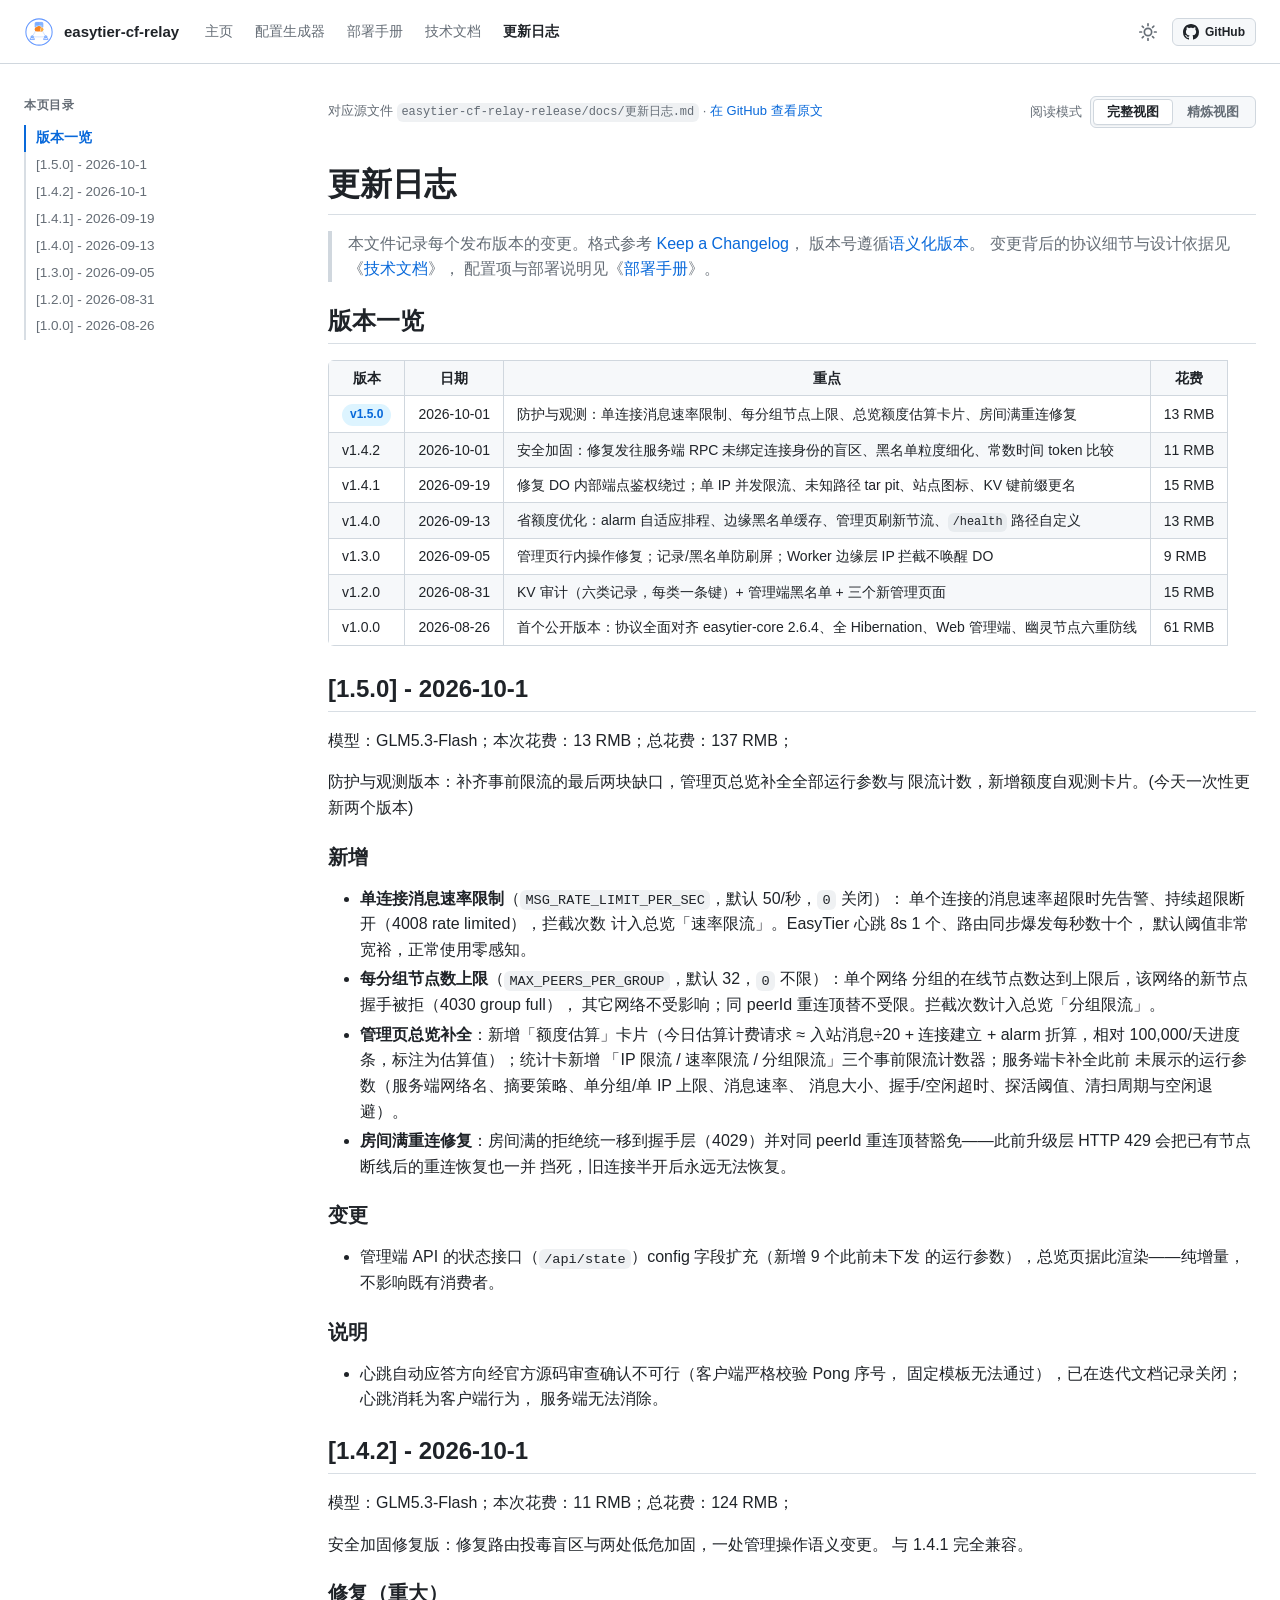
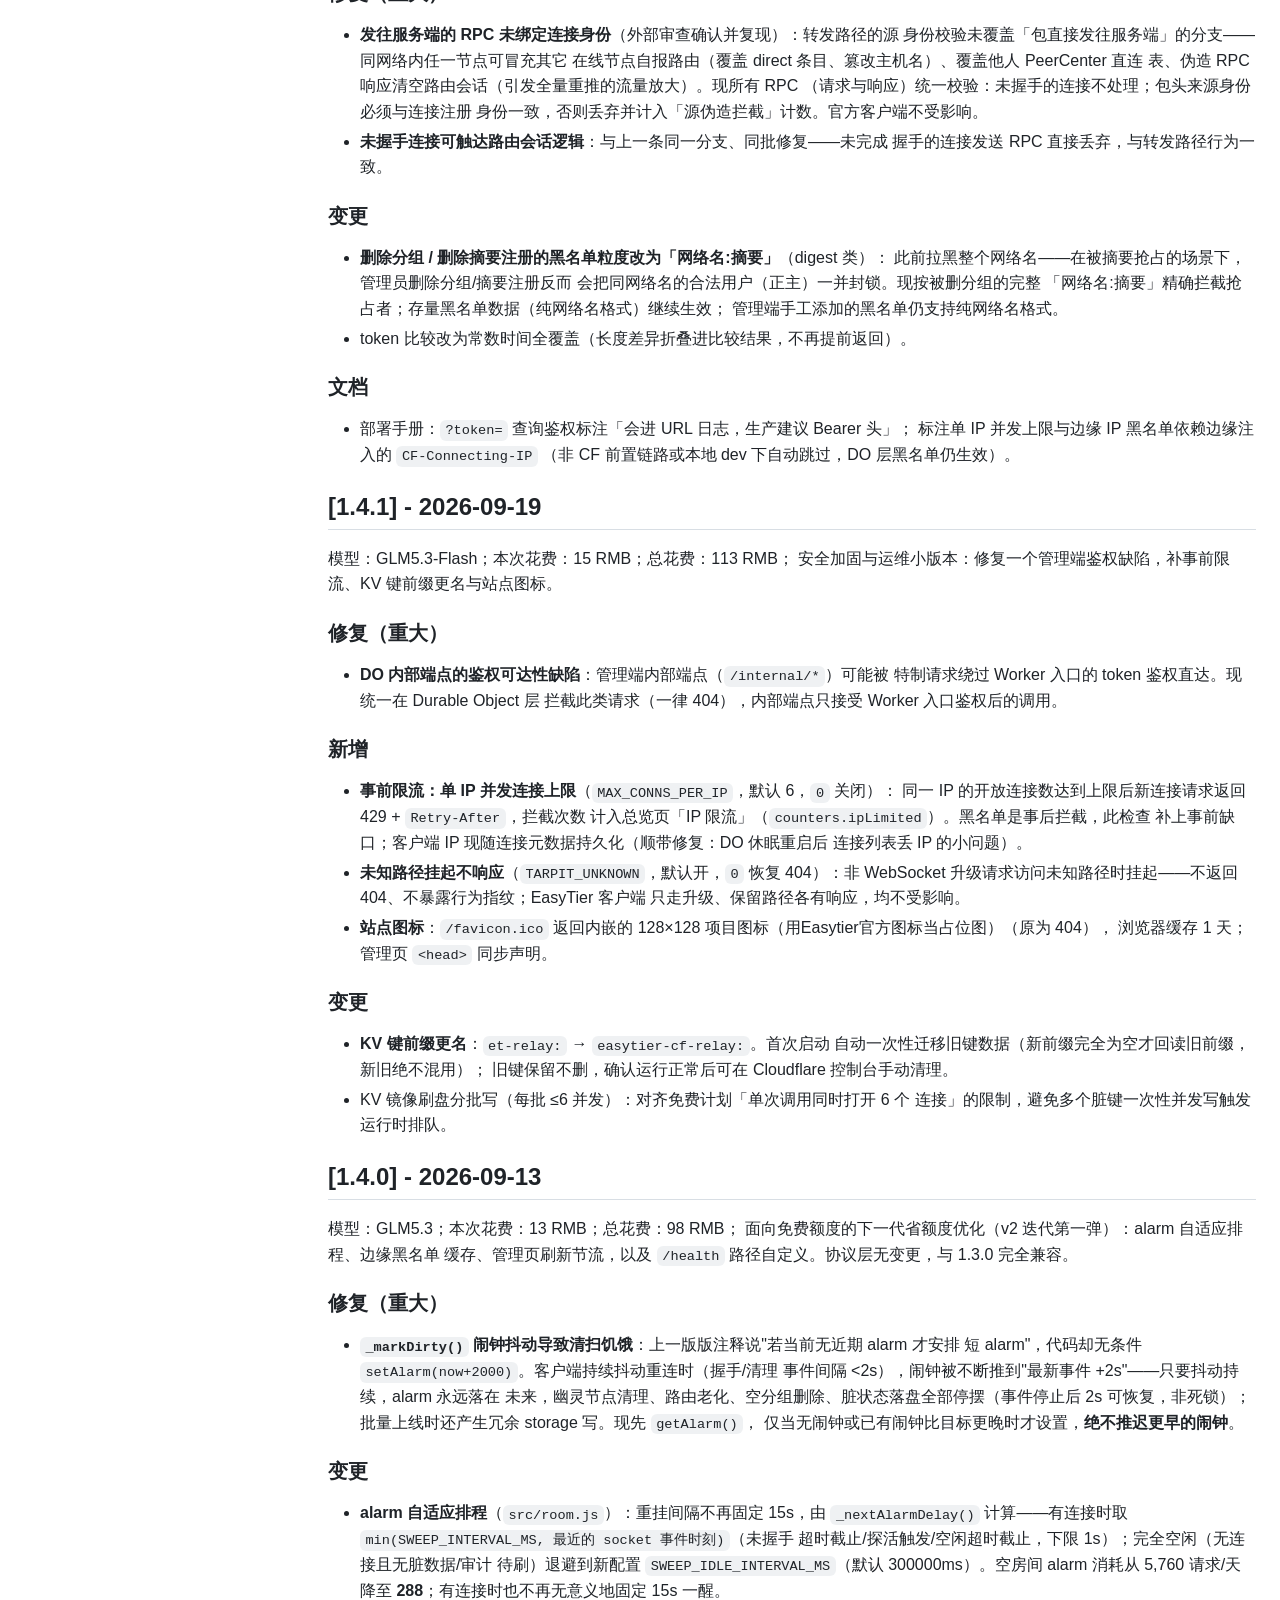
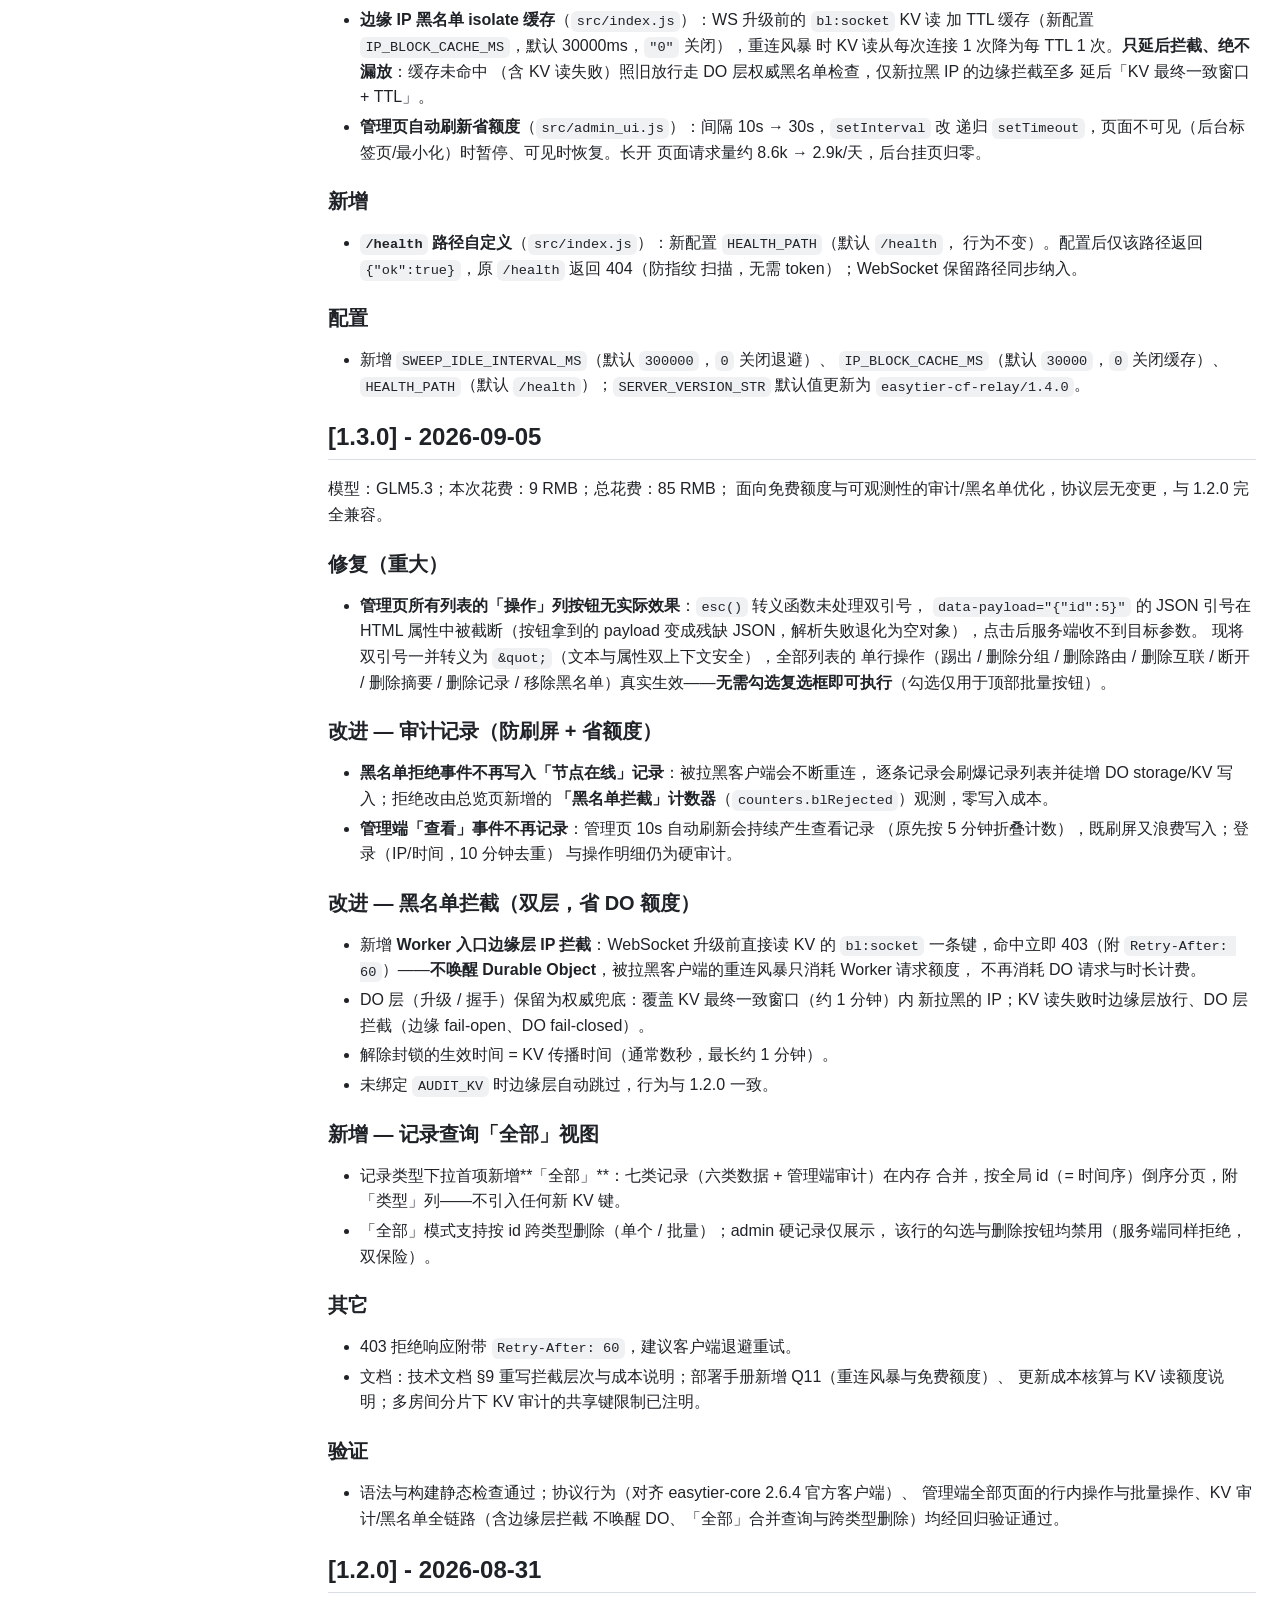
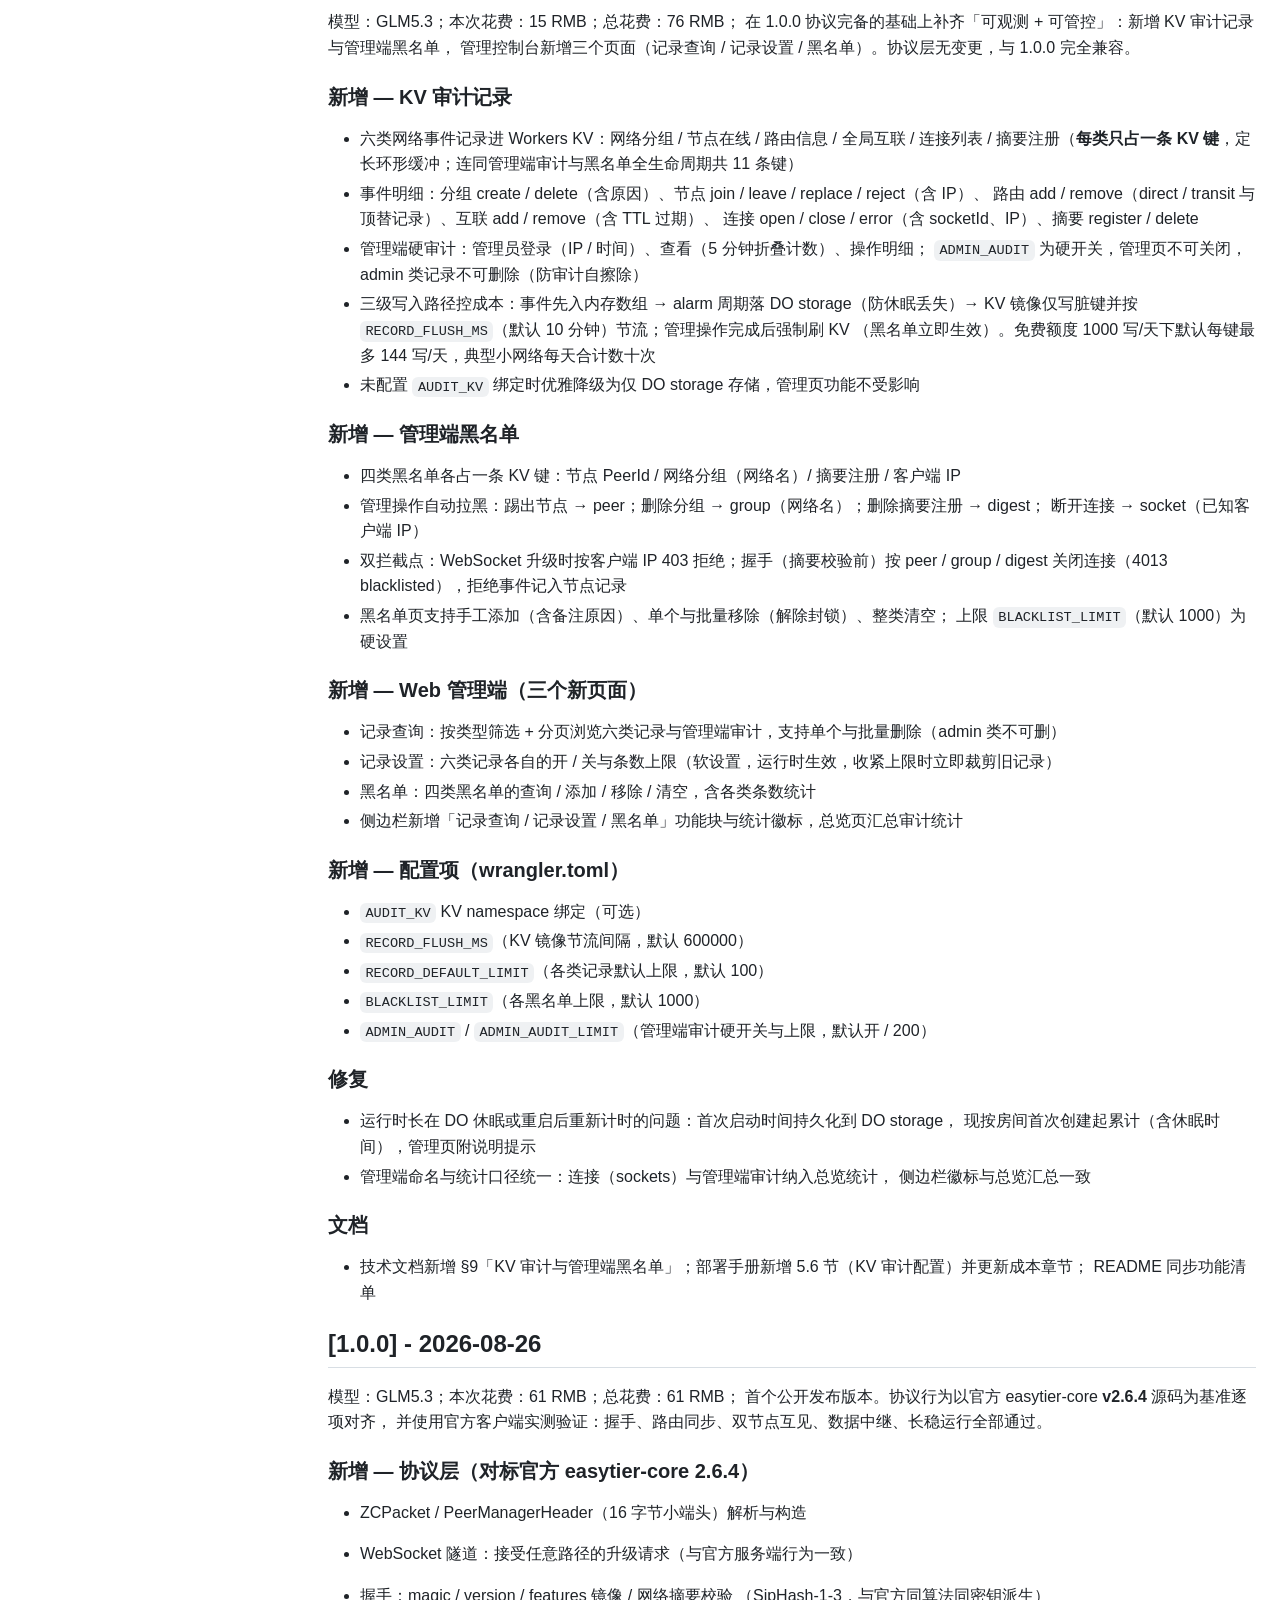
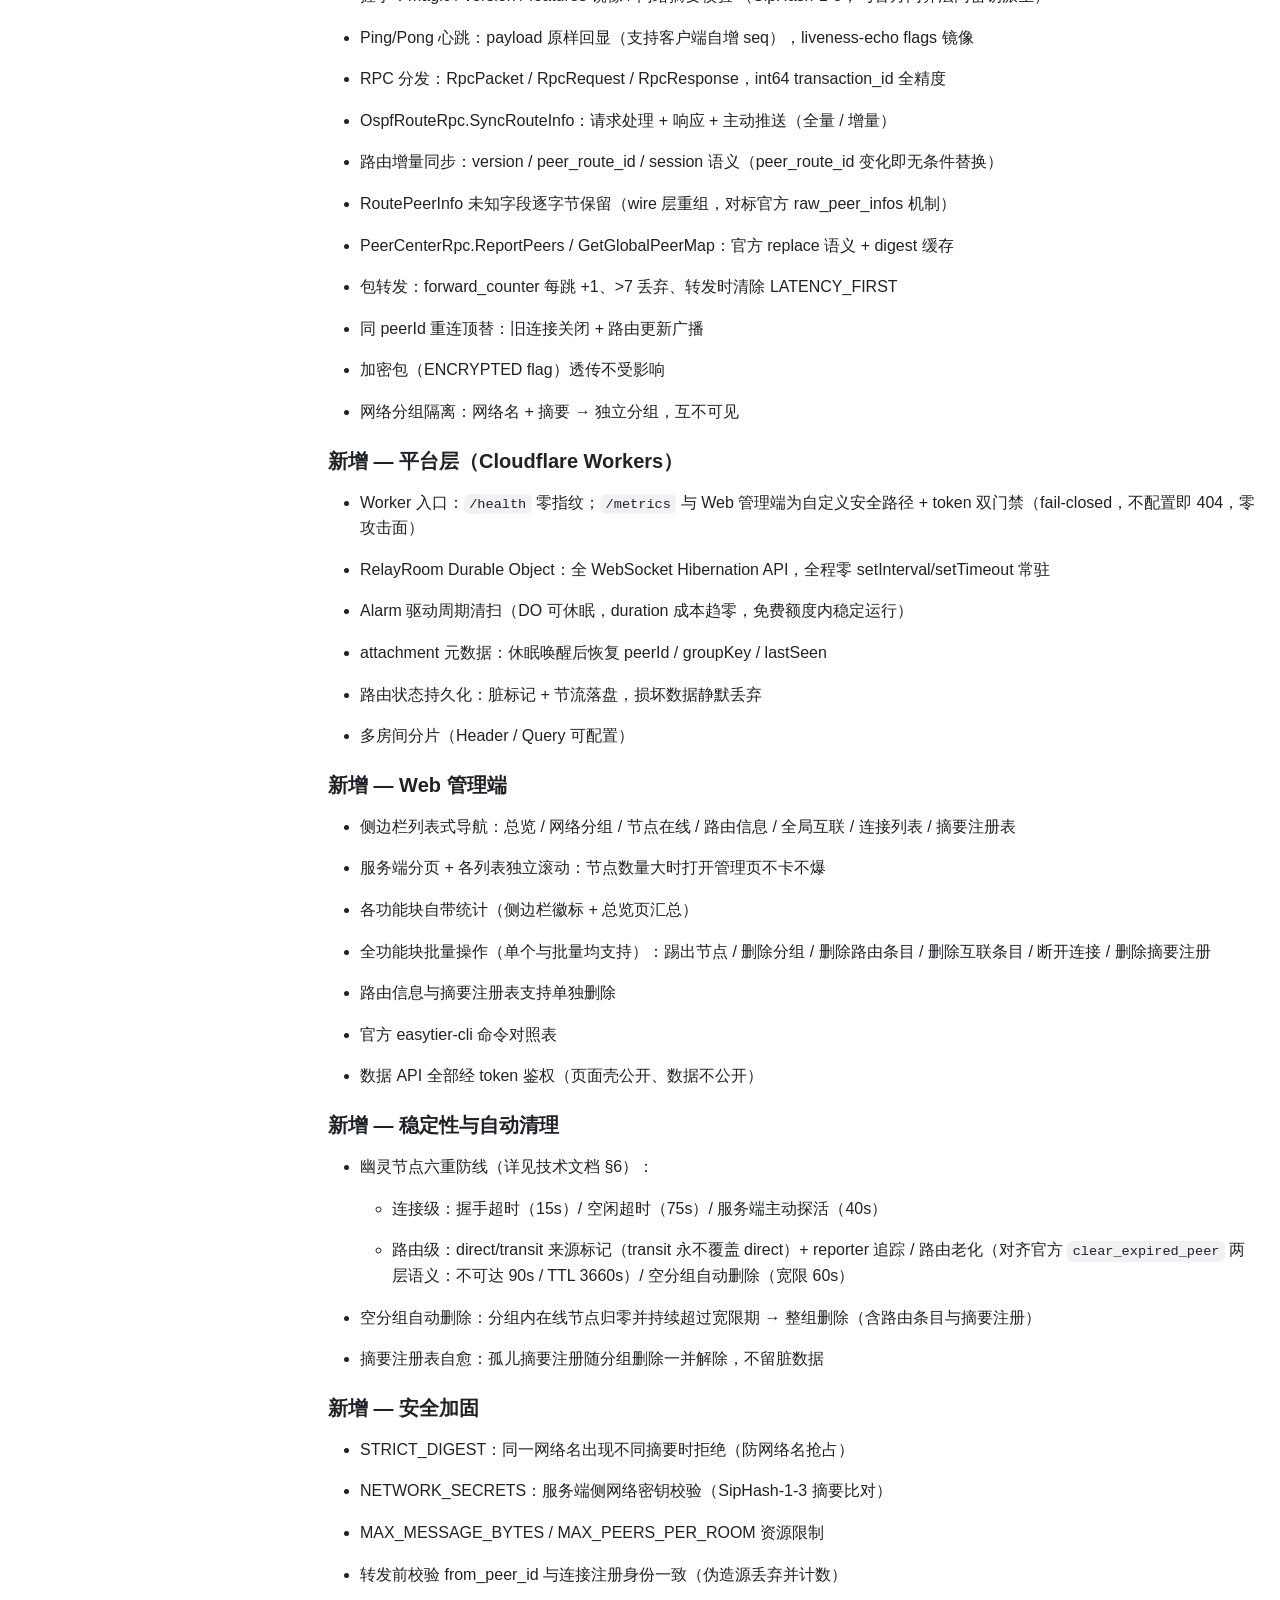
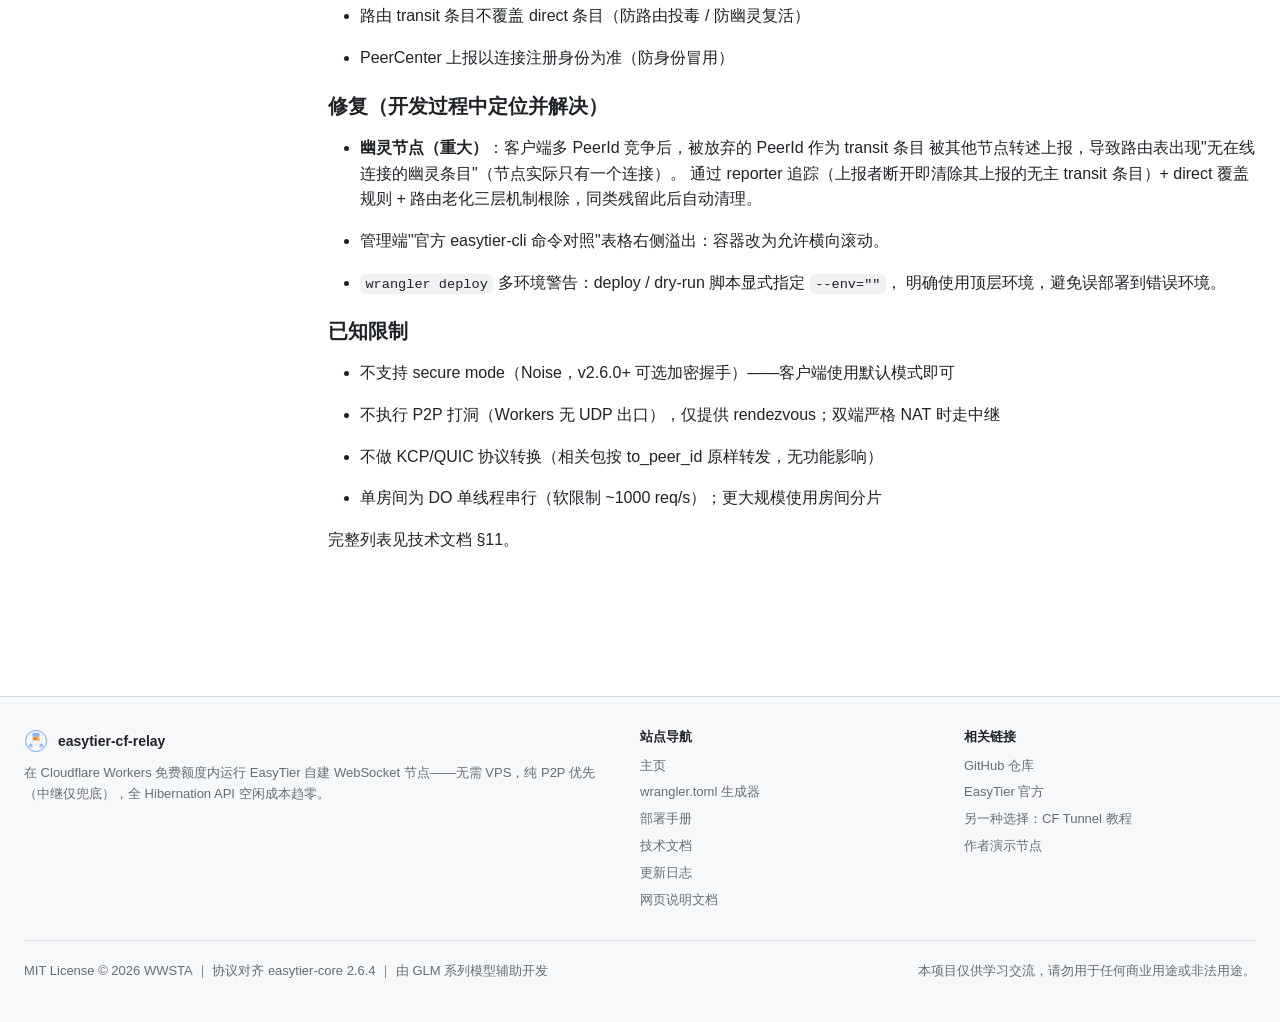
==== changelog.html @ b80a3a97 "Add files via upload" ====
<!DOCTYPE html>
<html lang="zh-CN">
<head>
<meta charset="UTF-8">
<meta name="viewport" content="width=device-width, initial-scale=1">
<title>更新日志 — easytier-cf-relay</title>
<meta name="description" content="EasyTier Cloudflare Relay 各版本变更明细（v1.0.0 ~ v1.5.0），Keep a Changelog 格式。">
<link rel="icon" href="favicon.ico">
<link rel="icon" type="image/svg+xml" href="assets/logo.svg">
<script src="js/theme.js"></script>
<link rel="stylesheet" href="css/variables.css">
<link rel="stylesheet" href="css/base.css">
<link rel="stylesheet" href="css/components.css">
<link rel="stylesheet" href="css/layout.css">
</head>
<body>

<header class="site-header">
  <div class="header-inner">
    <a class="brand" href="index.html">
      <img src="assets/logo.svg" alt="EasyTier CF Relay 图标" width="30" height="30">
      <span>easytier-cf-relay</span>
    </a>
    <nav class="site-nav" aria-label="站点导航">
        <a href="index.html">主页</a>
        <a href="generator.html">配置生成器</a>
        <a href="deploy.html">部署手册</a>
        <a href="technical.html">技术文档</a>
        <a href="changelog.html" class="active" aria-current="page">更新日志</a>
    </nav>
    <div class="header-actions">
      <button class="icon-btn theme-toggle" type="button" data-theme-toggle aria-label="切换主题" title="切换主题">
        <svg class="icon-sun" viewBox="0 0 16 16" width="18" height="18" fill="currentColor" aria-hidden="true"><path d="M8 12a4 4 0 1 1 0-8 4 4 0 0 1 0 8Zm0-1.5a2.5 2.5 0 1 0 0-5 2.5 2.5 0 0 0 0 5ZM8 0a.75.75 0 0 1 .75.75v1.5a.75.75 0 0 1-1.5 0V.75A.75.75 0 0 1 8 0Zm0 13a.75.75 0 0 1 .75.75v1.5a.75.75 0 0 1-1.5 0v-1.5A.75.75 0 0 1 8 13ZM0 8a.75.75 0 0 1 .75-.75h1.5a.75.75 0 0 1 0 1.5H.75A.75.75 0 0 1 0 8Zm13 0a.75.75 0 0 1 .75-.75h1.5a.75.75 0 0 1 0 1.5h-1.5A.75.75 0 0 1 13 8Z"/><path d="M2.343 2.343a.75.75 0 0 1 1.06 0l1.061 1.06a.75.75 0 0 1-1.06 1.061l-1.06-1.06a.75.75 0 0 1 0-1.06Zm9.193 9.193a.75.75 0 0 1 1.06 0l1.061 1.06a.75.75 0 0 1-1.06 1.06l-1.061-1.06a.75.75 0 0 1 0-1.06ZM2.343 13.657a.75.75 0 0 1 0-1.06l1.06-1.061a.75.75 0 0 1 1.061 1.06l-1.06 1.061a.75.75 0 0 1-1.06 0Zm9.193-9.193a.75.75 0 0 1 0-1.06l1.06-1.061a.75.75 0 1 1 1.06 1.06l-1.06 1.061a.75.75 0 0 1-1.06 0Z"/></svg>
        <svg class="icon-moon" viewBox="0 0 16 16" width="18" height="18" fill="currentColor" aria-hidden="true"><path d="M12.63 2.75A7 7 0 1 0 12.63 13.25 5.5 5.5 0 1 1 12.63 2.75Z"/></svg>
      </button>
      <a class="btn btn-sm github-btn" href="https://github.com/WWSTA/easytier-cf-relay" target="_blank" rel="noopener noreferrer">
        <svg viewBox="0 0 16 16" width="16" height="16" fill="currentColor" aria-hidden="true"><path d="M8 0c4.42 0 8 3.58 8 8a8.013 8.013 0 0 1-5.45 7.59c-.4.08-.55-.17-.55-.38 0-.27.01-1.13.01-2.2 0-.75-.25-1.23-.54-1.48 1.78-.2 3.65-.88 3.65-3.95 0-.88-.31-1.59-.82-2.15.08-.2.36-1.02-.08-2.12 0 0-.67-.22-2.2.82-.64-.18-1.32-.27-2-.27-.68 0-1.36.09-2 .27-1.53-1.03-2.2-.82-2.2-.82-.44 1.1-.16 1.92-.08 2.12-.51.56-.82 1.28-.82 2.15 0 3.06 1.86 3.75 3.64 3.95-.23.2-.44.55-.51 1.07-.46.21-1.61.55-2.33-.66-.15-.24-.6-.83-1.23-.82-.67.01-.27.38.01.53.34.19.73.9.82 1.13.16.45.68 1.31 2.69.94 0 .67.01 1.3.01 1.49 0 .21-.15.45-.55.38A7.995 7.995 0 0 1 0 8c0-4.42 3.58-8 8-8Z"/></svg><span class="github-label">GitHub</span>
      </a>
      <button class="icon-btn nav-toggle" type="button" data-nav-toggle aria-label="展开导航" aria-expanded="false">
        <svg viewBox="0 0 16 16" width="18" height="18" fill="currentColor" aria-hidden="true"><path d="M1 2.75A.75.75 0 0 1 1.75 2h12.5a.75.75 0 0 1 0 1.5H1.75A.75.75 0 0 1 1 2.75Zm0 5A.75.75 0 0 1 1.75 7h12.5a.75.75 0 0 1 0 1.5H1.75A.75.75 0 0 1 1 7.75ZM1.75 12h12.5a.75.75 0 0 1 0 1.5H1.75a.75.75 0 0 1 0-1.5Z"/></svg>
      </button>
    </div>
  </div>
</header>

<div class="doc-layout">
  <aside class="doc-sidebar" aria-label="本页目录">
    <p class="toc-title">本页目录</p>
    <ul>
          <li class="toc-h2"><a href="#version-overview">版本一览</a></li>
          <li class="toc-h2"><a href="#150-2026-10-1">[1.5.0] - 2026-10-1</a></li>
          <li class="toc-h2 toc-extended"><a href="#142-2026-10-1">[1.4.2] - 2026-10-1</a></li>
          <li class="toc-h2 toc-extended"><a href="#141-2026-09-19">[1.4.1] - 2026-09-19</a></li>
          <li class="toc-h2 toc-extended"><a href="#140-2026-09-13">[1.4.0] - 2026-09-13</a></li>
          <li class="toc-h2 toc-extended"><a href="#130-2026-09-05">[1.3.0] - 2026-09-05</a></li>
          <li class="toc-h2 toc-extended"><a href="#120-2026-08-31">[1.2.0] - 2026-08-31</a></li>
          <li class="toc-h2 toc-extended"><a href="#100-2026-08-26">[1.0.0] - 2026-08-26</a></li>
    </ul>
  </aside>

  <main class="doc-article markdown-body">
    <div class="doc-toolbar">
      <div class="doc-meta">
        对应源文件 <code>easytier-cf-relay-release/docs/更新日志.md</code> ·
        <a href="https://github.com/WWSTA/easytier-cf-relay/blob/main/docs/%E6%9B%B4%E6%96%B0%E6%97%A5%E5%BF%97.md" target="_blank" rel="noopener noreferrer">在 GitHub 查看原文</a>
      </div>
      <div class="view-switch">
        <span>阅读模式</span>
        <div class="segmented" data-doc-view role="group" aria-label="阅读模式">
          <button type="button" data-view="full" class="active" aria-pressed="true">完整视图</button>
          <button type="button" data-view="refined" aria-pressed="false">精炼视图</button>
        </div>
      </div>
    </div>

<h1 id="更新日志" class="heading-anchor"><a class="anchor" href="#更新日志" aria-label="锚点链接"><svg viewBox="0 0 16 16" width="15" height="15" fill="currentColor" aria-hidden="true"><path d="m7.775 3.275a.75.75 0 0 0 1.06 1.06l1.25-1.25a2 2 0 1 1 2.83 2.83l-2.5 2.5a2 2 0 0 1-2.83 0 .75.75 0 0 0-1.06 1.06 3.5 3.5 0 0 0 4.95 0l2.5-2.5a3.5 3.5 0 0 0-4.95-4.95l-1.25 1.25Zm-4.69 9.64a2 2 0 0 1 0-2.83l2.5-2.5a2 2 0 0 1 2.83 0 .75.75 0 0 0 1.06-1.06 3.5 3.5 0 0 0-4.95 0l-2.5 2.5a3.5 3.5 0 0 0 4.95 4.95l1.25-1.25a.75.75 0 0 0-1.06-1.06l-1.25 1.25a2 2 0 0 1-2.83 0Z"/></svg></a>更新日志</h1>
<blockquote>
<p>本文件记录每个发布版本的变更。格式参考 <a href="https://keepachangelog.com/zh-CN/1.1.0/" target="_blank" rel="noopener noreferrer">Keep a Changelog</a>，
版本号遵循<a href="https://semver.org/lang/zh-CN/" target="_blank" rel="noopener noreferrer">语义化版本</a>。
变更背后的协议细节与设计依据见《<a href="technical.html">技术文档</a>》，
配置项与部署说明见《<a href="deploy.html">部署手册</a>》。</p>
</blockquote>


<h2 id="version-overview" class="heading-anchor"><a class="anchor" href="#version-overview" aria-label="锚点链接"><svg viewBox="0 0 16 16" width="15" height="15" fill="currentColor" aria-hidden="true"><path d="m7.775 3.275a.75.75 0 0 0 1.06 1.06l1.25-1.25a2 2 0 1 1 2.83 2.83l-2.5 2.5a2 2 0 0 1-2.83 0 .75.75 0 0 0-1.06 1.06 3.5 3.5 0 0 0 4.95 0l2.5-2.5a3.5 3.5 0 0 0-4.95-4.95l-1.25 1.25Zm-4.69 9.64a2 2 0 0 1 0-2.83l2.5-2.5a2 2 0 0 1 2.83 0 .75.75 0 0 0 1.06-1.06 3.5 3.5 0 0 0-4.95 0l-2.5 2.5a3.5 3.5 0 0 0 4.95 4.95l1.25-1.25a.75.75 0 0 0-1.06-1.06l-1.25 1.25a2 2 0 0 1-2.83 0Z"/></svg></a>版本一览</h2>

<div class="version-overview">
<div class="table-wrap">
<table>
<thead><tr><th>版本</th><th>日期</th><th>重点</th><th>花费</th></tr></thead>
<tbody>
<tr><td><span class="pill">v1.5.0</span></td><td>2026-10-01</td><td>防护与观测：单连接消息速率限制、每分组节点上限、总览额度估算卡片、房间满重连修复</td><td>13 RMB</td></tr>
<tr><td>v1.4.2</td><td>2026-10-01</td><td>安全加固：修复发往服务端 RPC 未绑定连接身份的盲区、黑名单粒度细化、常数时间 token 比较</td><td>11 RMB</td></tr>
<tr><td>v1.4.1</td><td>2026-09-19</td><td>修复 DO 内部端点鉴权绕过；单 IP 并发限流、未知路径 tar pit、站点图标、KV 键前缀更名</td><td>15 RMB</td></tr>
<tr><td>v1.4.0</td><td>2026-09-13</td><td>省额度优化：alarm 自适应排程、边缘黑名单缓存、管理页刷新节流、<code>/health</code> 路径自定义</td><td>13 RMB</td></tr>
<tr><td>v1.3.0</td><td>2026-09-05</td><td>管理页行内操作修复；记录/黑名单防刷屏；Worker 边缘层 IP 拦截不唤醒 DO</td><td>9 RMB</td></tr>
<tr><td>v1.2.0</td><td>2026-08-31</td><td>KV 审计（六类记录，每类一条键）+ 管理端黑名单 + 三个新管理页面</td><td>15 RMB</td></tr>
<tr><td>v1.0.0</td><td>2026-08-26</td><td>首个公开版本：协议全面对齐 easytier-core 2.6.4、全 Hibernation、Web 管理端、幽灵节点六重防线</td><td>61 RMB</td></tr>
</tbody>
</table>
</div>
</div>

<section class="doc-sec" id="150-2026-10-1-sec">
<h2 id="150-2026-10-1" class="heading-anchor"><a class="anchor" href="#150-2026-10-1" aria-label="锚点链接"><svg viewBox="0 0 16 16" width="15" height="15" fill="currentColor" aria-hidden="true"><path d="m7.775 3.275a.75.75 0 0 0 1.06 1.06l1.25-1.25a2 2 0 1 1 2.83 2.83l-2.5 2.5a2 2 0 0 1-2.83 0 .75.75 0 0 0-1.06 1.06 3.5 3.5 0 0 0 4.95 0l2.5-2.5a3.5 3.5 0 0 0-4.95-4.95l-1.25 1.25Zm-4.69 9.64a2 2 0 0 1 0-2.83l2.5-2.5a2 2 0 0 1 2.83 0 .75.75 0 0 0 1.06-1.06 3.5 3.5 0 0 0-4.95 0l-2.5 2.5a3.5 3.5 0 0 0 4.95 4.95l1.25-1.25a.75.75 0 0 0-1.06-1.06l-1.25 1.25a2 2 0 0 1-2.83 0Z"/></svg></a>[1.5.0] - 2026-10-1</h2>
<p>模型：GLM5.3-Flash；本次花费：13 RMB；总花费：137 RMB；</p>
<p>防护与观测版本：补齐事前限流的最后两块缺口，管理页总览补全全部运行参数与
限流计数，新增额度自观测卡片。(今天一次性更新两个版本)</p>
<h3 id="新增" class="heading-anchor"><a class="anchor" href="#新增" aria-label="锚点链接"><svg viewBox="0 0 16 16" width="15" height="15" fill="currentColor" aria-hidden="true"><path d="m7.775 3.275a.75.75 0 0 0 1.06 1.06l1.25-1.25a2 2 0 1 1 2.83 2.83l-2.5 2.5a2 2 0 0 1-2.83 0 .75.75 0 0 0-1.06 1.06 3.5 3.5 0 0 0 4.95 0l2.5-2.5a3.5 3.5 0 0 0-4.95-4.95l-1.25 1.25Zm-4.69 9.64a2 2 0 0 1 0-2.83l2.5-2.5a2 2 0 0 1 2.83 0 .75.75 0 0 0 1.06-1.06 3.5 3.5 0 0 0-4.95 0l-2.5 2.5a3.5 3.5 0 0 0 4.95 4.95l1.25-1.25a.75.75 0 0 0-1.06-1.06l-1.25 1.25a2 2 0 0 1-2.83 0Z"/></svg></a>新增</h3>
<ul>
<li><strong>单连接消息速率限制</strong>（<code>MSG_RATE_LIMIT_PER_SEC</code>，默认 50/秒，<code>0</code> 关闭）：
单个连接的消息速率超限时先告警、持续超限断开（4008 rate limited），拦截次数
计入总览「速率限流」。EasyTier 心跳 8s 1 个、路由同步爆发每秒数十个，
默认阈值非常宽裕，正常使用零感知。</li>
<li><strong>每分组节点数上限</strong>（<code>MAX_PEERS_PER_GROUP</code>，默认 32，<code>0</code> 不限）：单个网络
分组的在线节点数达到上限后，该网络的新节点握手被拒（4030 group full），
其它网络不受影响；同 peerId 重连顶替不受限。拦截次数计入总览「分组限流」。</li>
<li><strong>管理页总览补全</strong>：新增「额度估算」卡片（今日估算计费请求 ≈ 入站消息÷20 +
连接建立 + alarm 折算，相对 100,000/天进度条，标注为估算值）；统计卡新增
「IP 限流 / 速率限流 / 分组限流」三个事前限流计数器；服务端卡补全此前
未展示的运行参数（服务端网络名、摘要策略、单分组/单 IP 上限、消息速率、
消息大小、握手/空闲超时、探活阈值、清扫周期与空闲退避）。</li>
<li><strong>房间满重连修复</strong>：房间满的拒绝统一移到握手层（4029）并对同 peerId
重连顶替豁免——此前升级层 HTTP 429 会把已有节点断线后的重连恢复也一并
挡死，旧连接半开后永远无法恢复。</li>
</ul>
<h3 id="变更" class="heading-anchor"><a class="anchor" href="#变更" aria-label="锚点链接"><svg viewBox="0 0 16 16" width="15" height="15" fill="currentColor" aria-hidden="true"><path d="m7.775 3.275a.75.75 0 0 0 1.06 1.06l1.25-1.25a2 2 0 1 1 2.83 2.83l-2.5 2.5a2 2 0 0 1-2.83 0 .75.75 0 0 0-1.06 1.06 3.5 3.5 0 0 0 4.95 0l2.5-2.5a3.5 3.5 0 0 0-4.95-4.95l-1.25 1.25Zm-4.69 9.64a2 2 0 0 1 0-2.83l2.5-2.5a2 2 0 0 1 2.83 0 .75.75 0 0 0 1.06-1.06 3.5 3.5 0 0 0-4.95 0l-2.5 2.5a3.5 3.5 0 0 0 4.95 4.95l1.25-1.25a.75.75 0 0 0-1.06-1.06l-1.25 1.25a2 2 0 0 1-2.83 0Z"/></svg></a>变更</h3>
<ul>
<li>管理端 API 的状态接口（<code>/api/state</code>）config 字段扩充（新增 9 个此前未下发
的运行参数），总览页据此渲染——纯增量，不影响既有消费者。</li>
</ul>
<h3 id="说明" class="heading-anchor"><a class="anchor" href="#说明" aria-label="锚点链接"><svg viewBox="0 0 16 16" width="15" height="15" fill="currentColor" aria-hidden="true"><path d="m7.775 3.275a.75.75 0 0 0 1.06 1.06l1.25-1.25a2 2 0 1 1 2.83 2.83l-2.5 2.5a2 2 0 0 1-2.83 0 .75.75 0 0 0-1.06 1.06 3.5 3.5 0 0 0 4.95 0l2.5-2.5a3.5 3.5 0 0 0-4.95-4.95l-1.25 1.25Zm-4.69 9.64a2 2 0 0 1 0-2.83l2.5-2.5a2 2 0 0 1 2.83 0 .75.75 0 0 0 1.06-1.06 3.5 3.5 0 0 0-4.95 0l-2.5 2.5a3.5 3.5 0 0 0 4.95 4.95l1.25-1.25a.75.75 0 0 0-1.06-1.06l-1.25 1.25a2 2 0 0 1-2.83 0Z"/></svg></a>说明</h3>
<ul>
<li>心跳自动应答方向经官方源码审查确认不可行（客户端严格校验 Pong 序号，
固定模板无法通过），已在迭代文档记录关闭；心跳消耗为客户端行为，
服务端无法消除。</li>
</ul>

</section>

<section class="doc-sec sec-extended" id="142-2026-10-1-sec">
<h2 id="142-2026-10-1" class="heading-anchor"><a class="anchor" href="#142-2026-10-1" aria-label="锚点链接"><svg viewBox="0 0 16 16" width="15" height="15" fill="currentColor" aria-hidden="true"><path d="m7.775 3.275a.75.75 0 0 0 1.06 1.06l1.25-1.25a2 2 0 1 1 2.83 2.83l-2.5 2.5a2 2 0 0 1-2.83 0 .75.75 0 0 0-1.06 1.06 3.5 3.5 0 0 0 4.95 0l2.5-2.5a3.5 3.5 0 0 0-4.95-4.95l-1.25 1.25Zm-4.69 9.64a2 2 0 0 1 0-2.83l2.5-2.5a2 2 0 0 1 2.83 0 .75.75 0 0 0 1.06-1.06 3.5 3.5 0 0 0-4.95 0l-2.5 2.5a3.5 3.5 0 0 0 4.95 4.95l1.25-1.25a.75.75 0 0 0-1.06-1.06l-1.25 1.25a2 2 0 0 1-2.83 0Z"/></svg></a>[1.4.2] - 2026-10-1</h2>
<p>模型：GLM5.3-Flash；本次花费：11 RMB；总花费：124 RMB；</p>
<p>安全加固修复版：修复路由投毒盲区与两处低危加固，一处管理操作语义变更。
与 1.4.1 完全兼容。</p>
<h3 id="修复重大" class="heading-anchor"><a class="anchor" href="#修复重大" aria-label="锚点链接"><svg viewBox="0 0 16 16" width="15" height="15" fill="currentColor" aria-hidden="true"><path d="m7.775 3.275a.75.75 0 0 0 1.06 1.06l1.25-1.25a2 2 0 1 1 2.83 2.83l-2.5 2.5a2 2 0 0 1-2.83 0 .75.75 0 0 0-1.06 1.06 3.5 3.5 0 0 0 4.95 0l2.5-2.5a3.5 3.5 0 0 0-4.95-4.95l-1.25 1.25Zm-4.69 9.64a2 2 0 0 1 0-2.83l2.5-2.5a2 2 0 0 1 2.83 0 .75.75 0 0 0 1.06-1.06 3.5 3.5 0 0 0-4.95 0l-2.5 2.5a3.5 3.5 0 0 0 4.95 4.95l1.25-1.25a.75.75 0 0 0-1.06-1.06l-1.25 1.25a2 2 0 0 1-2.83 0Z"/></svg></a>修复（重大）</h3>
<ul>
<li><strong>发往服务端的 RPC 未绑定连接身份</strong>（外部审查确认并复现）：转发路径的源
身份校验未覆盖「包直接发往服务端」的分支——同网络内任一节点可冒充其它
在线节点自报路由（覆盖 direct 条目、篡改主机名）、覆盖他人 PeerCenter 直连
表、伪造 RPC 响应清空路由会话（引发全量重推的流量放大）。现所有 RPC
（请求与响应）统一校验：未握手的连接不处理；包头来源身份必须与连接注册
身份一致，否则丢弃并计入「源伪造拦截」计数。官方客户端不受影响。</li>
<li><strong>未握手连接可触达路由会话逻辑</strong>：与上一条同一分支、同批修复——未完成
握手的连接发送 RPC 直接丢弃，与转发路径行为一致。</li>
</ul>
<h3 id="变更-2" class="heading-anchor"><a class="anchor" href="#变更-2" aria-label="锚点链接"><svg viewBox="0 0 16 16" width="15" height="15" fill="currentColor" aria-hidden="true"><path d="m7.775 3.275a.75.75 0 0 0 1.06 1.06l1.25-1.25a2 2 0 1 1 2.83 2.83l-2.5 2.5a2 2 0 0 1-2.83 0 .75.75 0 0 0-1.06 1.06 3.5 3.5 0 0 0 4.95 0l2.5-2.5a3.5 3.5 0 0 0-4.95-4.95l-1.25 1.25Zm-4.69 9.64a2 2 0 0 1 0-2.83l2.5-2.5a2 2 0 0 1 2.83 0 .75.75 0 0 0 1.06-1.06 3.5 3.5 0 0 0-4.95 0l-2.5 2.5a3.5 3.5 0 0 0 4.95 4.95l1.25-1.25a.75.75 0 0 0-1.06-1.06l-1.25 1.25a2 2 0 0 1-2.83 0Z"/></svg></a>变更</h3>
<ul>
<li><strong>删除分组 / 删除摘要注册的黑名单粒度改为「网络名:摘要」</strong>（digest 类）：
此前拉黑整个网络名——在被摘要抢占的场景下，管理员删除分组/摘要注册反而
会把同网络名的合法用户（正主）一并封锁。现按被删分组的完整
「网络名:摘要」精确拦截抢占者；存量黑名单数据（纯网络名格式）继续生效；
管理端手工添加的黑名单仍支持纯网络名格式。</li>
<li>token 比较改为常数时间全覆盖（长度差异折叠进比较结果，不再提前返回）。</li>
</ul>
<h3 id="文档" class="heading-anchor"><a class="anchor" href="#文档" aria-label="锚点链接"><svg viewBox="0 0 16 16" width="15" height="15" fill="currentColor" aria-hidden="true"><path d="m7.775 3.275a.75.75 0 0 0 1.06 1.06l1.25-1.25a2 2 0 1 1 2.83 2.83l-2.5 2.5a2 2 0 0 1-2.83 0 .75.75 0 0 0-1.06 1.06 3.5 3.5 0 0 0 4.95 0l2.5-2.5a3.5 3.5 0 0 0-4.95-4.95l-1.25 1.25Zm-4.69 9.64a2 2 0 0 1 0-2.83l2.5-2.5a2 2 0 0 1 2.83 0 .75.75 0 0 0 1.06-1.06 3.5 3.5 0 0 0-4.95 0l-2.5 2.5a3.5 3.5 0 0 0 4.95 4.95l1.25-1.25a.75.75 0 0 0-1.06-1.06l-1.25 1.25a2 2 0 0 1-2.83 0Z"/></svg></a>文档</h3>
<ul>
<li>部署手册：<code>?token=</code> 查询鉴权标注「会进 URL 日志，生产建议 Bearer 头」；
标注单 IP 并发上限与边缘 IP 黑名单依赖边缘注入的 <code>CF-Connecting-IP</code>
（非 CF 前置链路或本地 dev 下自动跳过，DO 层黑名单仍生效）。</li>
</ul>

</section>

<section class="doc-sec sec-extended" id="141-2026-09-19-sec">
<h2 id="141-2026-09-19" class="heading-anchor"><a class="anchor" href="#141-2026-09-19" aria-label="锚点链接"><svg viewBox="0 0 16 16" width="15" height="15" fill="currentColor" aria-hidden="true"><path d="m7.775 3.275a.75.75 0 0 0 1.06 1.06l1.25-1.25a2 2 0 1 1 2.83 2.83l-2.5 2.5a2 2 0 0 1-2.83 0 .75.75 0 0 0-1.06 1.06 3.5 3.5 0 0 0 4.95 0l2.5-2.5a3.5 3.5 0 0 0-4.95-4.95l-1.25 1.25Zm-4.69 9.64a2 2 0 0 1 0-2.83l2.5-2.5a2 2 0 0 1 2.83 0 .75.75 0 0 0 1.06-1.06 3.5 3.5 0 0 0-4.95 0l-2.5 2.5a3.5 3.5 0 0 0 4.95 4.95l1.25-1.25a.75.75 0 0 0-1.06-1.06l-1.25 1.25a2 2 0 0 1-2.83 0Z"/></svg></a>[1.4.1] - 2026-09-19</h2>
<p>模型：GLM5.3-Flash；本次花费：15 RMB；总花费：113 RMB；
安全加固与运维小版本：修复一个管理端鉴权缺陷，补事前限流、KV 键前缀更名与站点图标。</p>
<h3 id="修复重大-2" class="heading-anchor"><a class="anchor" href="#修复重大-2" aria-label="锚点链接"><svg viewBox="0 0 16 16" width="15" height="15" fill="currentColor" aria-hidden="true"><path d="m7.775 3.275a.75.75 0 0 0 1.06 1.06l1.25-1.25a2 2 0 1 1 2.83 2.83l-2.5 2.5a2 2 0 0 1-2.83 0 .75.75 0 0 0-1.06 1.06 3.5 3.5 0 0 0 4.95 0l2.5-2.5a3.5 3.5 0 0 0-4.95-4.95l-1.25 1.25Zm-4.69 9.64a2 2 0 0 1 0-2.83l2.5-2.5a2 2 0 0 1 2.83 0 .75.75 0 0 0 1.06-1.06 3.5 3.5 0 0 0-4.95 0l-2.5 2.5a3.5 3.5 0 0 0 4.95 4.95l1.25-1.25a.75.75 0 0 0-1.06-1.06l-1.25 1.25a2 2 0 0 1-2.83 0Z"/></svg></a>修复（重大）</h3>
<ul>
<li><strong>DO 内部端点的鉴权可达性缺陷</strong>：管理端内部端点（<code>/internal/*</code>）可能被
特制请求绕过 Worker 入口的 token 鉴权直达。现统一在 Durable Object 层
拦截此类请求（一律 404），内部端点只接受 Worker 入口鉴权后的调用。</li>
</ul>
<h3 id="新增-2" class="heading-anchor"><a class="anchor" href="#新增-2" aria-label="锚点链接"><svg viewBox="0 0 16 16" width="15" height="15" fill="currentColor" aria-hidden="true"><path d="m7.775 3.275a.75.75 0 0 0 1.06 1.06l1.25-1.25a2 2 0 1 1 2.83 2.83l-2.5 2.5a2 2 0 0 1-2.83 0 .75.75 0 0 0-1.06 1.06 3.5 3.5 0 0 0 4.95 0l2.5-2.5a3.5 3.5 0 0 0-4.95-4.95l-1.25 1.25Zm-4.69 9.64a2 2 0 0 1 0-2.83l2.5-2.5a2 2 0 0 1 2.83 0 .75.75 0 0 0 1.06-1.06 3.5 3.5 0 0 0-4.95 0l-2.5 2.5a3.5 3.5 0 0 0 4.95 4.95l1.25-1.25a.75.75 0 0 0-1.06-1.06l-1.25 1.25a2 2 0 0 1-2.83 0Z"/></svg></a>新增</h3>
<ul>
<li><strong>事前限流：单 IP 并发连接上限</strong>（<code>MAX_CONNS_PER_IP</code>，默认 6，<code>0</code> 关闭）：
同一 IP 的开放连接数达到上限后新连接请求返回 429 + <code>Retry-After</code>，拦截次数
计入总览页「IP 限流」（<code>counters.ipLimited</code>）。黑名单是事后拦截，此检查
补上事前缺口；客户端 IP 现随连接元数据持久化（顺带修复：DO 休眠重启后
连接列表丢 IP 的小问题）。</li>
<li><strong>未知路径挂起不响应</strong>（<code>TARPIT_UNKNOWN</code>，默认开，<code>0</code> 恢复 404）：非 WebSocket
升级请求访问未知路径时挂起——不返回 404、不暴露行为指纹；EasyTier 客户端
只走升级、保留路径各有响应，均不受影响。</li>
<li><strong>站点图标</strong>：<code>/favicon.ico</code> 返回内嵌的 128×128 项目图标（用Easytier官方图标当占位图）（原为 404），
浏览器缓存 1 天；管理页 <code>&lt;head&gt;</code> 同步声明。</li>
</ul>
<h3 id="变更-3" class="heading-anchor"><a class="anchor" href="#变更-3" aria-label="锚点链接"><svg viewBox="0 0 16 16" width="15" height="15" fill="currentColor" aria-hidden="true"><path d="m7.775 3.275a.75.75 0 0 0 1.06 1.06l1.25-1.25a2 2 0 1 1 2.83 2.83l-2.5 2.5a2 2 0 0 1-2.83 0 .75.75 0 0 0-1.06 1.06 3.5 3.5 0 0 0 4.95 0l2.5-2.5a3.5 3.5 0 0 0-4.95-4.95l-1.25 1.25Zm-4.69 9.64a2 2 0 0 1 0-2.83l2.5-2.5a2 2 0 0 1 2.83 0 .75.75 0 0 0 1.06-1.06 3.5 3.5 0 0 0-4.95 0l-2.5 2.5a3.5 3.5 0 0 0 4.95 4.95l1.25-1.25a.75.75 0 0 0-1.06-1.06l-1.25 1.25a2 2 0 0 1-2.83 0Z"/></svg></a>变更</h3>
<ul>
<li><strong>KV 键前缀更名</strong>：<code>et-relay:</code> → <code>easytier-cf-relay:</code>。首次启动
自动一次性迁移旧键数据（新前缀完全为空才回读旧前缀，新旧绝不混用）；
旧键保留不删，确认运行正常后可在 Cloudflare 控制台手动清理。</li>
<li>KV 镜像刷盘分批写（每批 ≤6 并发）：对齐免费计划「单次调用同时打开 6 个
连接」的限制，避免多个脏键一次性并发写触发运行时排队。</li>
</ul>

</section>

<section class="doc-sec sec-extended" id="140-2026-09-13-sec">
<h2 id="140-2026-09-13" class="heading-anchor"><a class="anchor" href="#140-2026-09-13" aria-label="锚点链接"><svg viewBox="0 0 16 16" width="15" height="15" fill="currentColor" aria-hidden="true"><path d="m7.775 3.275a.75.75 0 0 0 1.06 1.06l1.25-1.25a2 2 0 1 1 2.83 2.83l-2.5 2.5a2 2 0 0 1-2.83 0 .75.75 0 0 0-1.06 1.06 3.5 3.5 0 0 0 4.95 0l2.5-2.5a3.5 3.5 0 0 0-4.95-4.95l-1.25 1.25Zm-4.69 9.64a2 2 0 0 1 0-2.83l2.5-2.5a2 2 0 0 1 2.83 0 .75.75 0 0 0 1.06-1.06 3.5 3.5 0 0 0-4.95 0l-2.5 2.5a3.5 3.5 0 0 0 4.95 4.95l1.25-1.25a.75.75 0 0 0-1.06-1.06l-1.25 1.25a2 2 0 0 1-2.83 0Z"/></svg></a>[1.4.0] - 2026-09-13</h2>
<p>模型：GLM5.3；本次花费：13 RMB；总花费：98 RMB；
面向免费额度的下一代省额度优化（v2 迭代第一弹）：alarm 自适应排程、边缘黑名单
缓存、管理页刷新节流，以及 <code>/health</code> 路径自定义。协议层无变更，与 1.3.0 完全兼容。</p>
<h3 id="修复重大-3" class="heading-anchor"><a class="anchor" href="#修复重大-3" aria-label="锚点链接"><svg viewBox="0 0 16 16" width="15" height="15" fill="currentColor" aria-hidden="true"><path d="m7.775 3.275a.75.75 0 0 0 1.06 1.06l1.25-1.25a2 2 0 1 1 2.83 2.83l-2.5 2.5a2 2 0 0 1-2.83 0 .75.75 0 0 0-1.06 1.06 3.5 3.5 0 0 0 4.95 0l2.5-2.5a3.5 3.5 0 0 0-4.95-4.95l-1.25 1.25Zm-4.69 9.64a2 2 0 0 1 0-2.83l2.5-2.5a2 2 0 0 1 2.83 0 .75.75 0 0 0 1.06-1.06 3.5 3.5 0 0 0-4.95 0l-2.5 2.5a3.5 3.5 0 0 0 4.95 4.95l1.25-1.25a.75.75 0 0 0-1.06-1.06l-1.25 1.25a2 2 0 0 1-2.83 0Z"/></svg></a>修复（重大）</h3>
<ul>
<li><strong><code>_markDirty()</code> 闹钟抖动导致清扫饥饿</strong>：上一版版注释说&quot;若当前无近期 alarm 才安排
短 alarm&quot;，代码却无条件 <code>setAlarm(now+2000)</code>。客户端持续抖动重连时（握手/清理
事件间隔 &lt;2s），闹钟被不断推到&quot;最新事件 +2s&quot;——只要抖动持续，alarm 永远落在
未来，幽灵节点清理、路由老化、空分组删除、脏状态落盘全部停摆（事件停止后
2s 可恢复，非死锁）；批量上线时还产生冗余 storage 写。现先 <code>getAlarm()</code>，
仅当无闹钟或已有闹钟比目标更晚时才设置，<strong>绝不推迟更早的闹钟</strong>。</li>
</ul>
<h3 id="变更-4" class="heading-anchor"><a class="anchor" href="#变更-4" aria-label="锚点链接"><svg viewBox="0 0 16 16" width="15" height="15" fill="currentColor" aria-hidden="true"><path d="m7.775 3.275a.75.75 0 0 0 1.06 1.06l1.25-1.25a2 2 0 1 1 2.83 2.83l-2.5 2.5a2 2 0 0 1-2.83 0 .75.75 0 0 0-1.06 1.06 3.5 3.5 0 0 0 4.95 0l2.5-2.5a3.5 3.5 0 0 0-4.95-4.95l-1.25 1.25Zm-4.69 9.64a2 2 0 0 1 0-2.83l2.5-2.5a2 2 0 0 1 2.83 0 .75.75 0 0 0 1.06-1.06 3.5 3.5 0 0 0-4.95 0l-2.5 2.5a3.5 3.5 0 0 0 4.95 4.95l1.25-1.25a.75.75 0 0 0-1.06-1.06l-1.25 1.25a2 2 0 0 1-2.83 0Z"/></svg></a>变更</h3>
<ul>
<li><strong>alarm 自适应排程</strong>（<code>src/room.js</code>）：重挂间隔不再固定 15s，由 <code>_nextAlarmDelay()</code>
计算——有连接时取 <code>min(SWEEP_INTERVAL_MS, 最近的 socket 事件时刻)</code>（未握手
超时截止/探活触发/空闲超时截止，下限 1s）；完全空闲（无连接且无脏数据/审计
待刷）退避到新配置 <code>SWEEP_IDLE_INTERVAL_MS</code>（默认 300000ms）。空房间 alarm
消耗从 5,760 请求/天降至 <strong>288</strong>；有连接时也不再无意义地固定 15s 一醒。</li>
<li><strong>边缘 IP 黑名单 isolate 缓存</strong>（<code>src/index.js</code>）：WS 升级前的 <code>bl:socket</code> KV 读
加 TTL 缓存（新配置 <code>IP_BLOCK_CACHE_MS</code>，默认 30000ms，<code>&quot;0&quot;</code> 关闭），重连风暴
时 KV 读从每次连接 1 次降为每 TTL 1 次。<strong>只延后拦截、绝不漏放</strong>：缓存未命中
（含 KV 读失败）照旧放行走 DO 层权威黑名单检查，仅新拉黑 IP 的边缘拦截至多
延后「KV 最终一致窗口 + TTL」。</li>
<li><strong>管理页自动刷新省额度</strong>（<code>src/admin_ui.js</code>）：间隔 10s → 30s，<code>setInterval</code> 改
递归 <code>setTimeout</code>，页面不可见（后台标签页/最小化）时暂停、可见时恢复。长开
页面请求量约 8.6k → 2.9k/天，后台挂页归零。</li>
</ul>
<h3 id="新增-3" class="heading-anchor"><a class="anchor" href="#新增-3" aria-label="锚点链接"><svg viewBox="0 0 16 16" width="15" height="15" fill="currentColor" aria-hidden="true"><path d="m7.775 3.275a.75.75 0 0 0 1.06 1.06l1.25-1.25a2 2 0 1 1 2.83 2.83l-2.5 2.5a2 2 0 0 1-2.83 0 .75.75 0 0 0-1.06 1.06 3.5 3.5 0 0 0 4.95 0l2.5-2.5a3.5 3.5 0 0 0-4.95-4.95l-1.25 1.25Zm-4.69 9.64a2 2 0 0 1 0-2.83l2.5-2.5a2 2 0 0 1 2.83 0 .75.75 0 0 0 1.06-1.06 3.5 3.5 0 0 0-4.95 0l-2.5 2.5a3.5 3.5 0 0 0 4.95 4.95l1.25-1.25a.75.75 0 0 0-1.06-1.06l-1.25 1.25a2 2 0 0 1-2.83 0Z"/></svg></a>新增</h3>
<ul>
<li><strong><code>/health</code> 路径自定义</strong>（<code>src/index.js</code>）：新配置 <code>HEALTH_PATH</code>（默认 <code>/health</code>，
行为不变）。配置后仅该路径返回 <code>{&quot;ok&quot;:true}</code>，原 <code>/health</code> 返回 404（防指纹
扫描，无需 token）；WebSocket 保留路径同步纳入。</li>
</ul>
<h3 id="配置" class="heading-anchor"><a class="anchor" href="#配置" aria-label="锚点链接"><svg viewBox="0 0 16 16" width="15" height="15" fill="currentColor" aria-hidden="true"><path d="m7.775 3.275a.75.75 0 0 0 1.06 1.06l1.25-1.25a2 2 0 1 1 2.83 2.83l-2.5 2.5a2 2 0 0 1-2.83 0 .75.75 0 0 0-1.06 1.06 3.5 3.5 0 0 0 4.95 0l2.5-2.5a3.5 3.5 0 0 0-4.95-4.95l-1.25 1.25Zm-4.69 9.64a2 2 0 0 1 0-2.83l2.5-2.5a2 2 0 0 1 2.83 0 .75.75 0 0 0 1.06-1.06 3.5 3.5 0 0 0-4.95 0l-2.5 2.5a3.5 3.5 0 0 0 4.95 4.95l1.25-1.25a.75.75 0 0 0-1.06-1.06l-1.25 1.25a2 2 0 0 1-2.83 0Z"/></svg></a>配置</h3>
<ul>
<li>新增 <code>SWEEP_IDLE_INTERVAL_MS</code>（默认 <code>300000</code>，<code>0</code> 关闭退避）、
<code>IP_BLOCK_CACHE_MS</code>（默认 <code>30000</code>，<code>0</code> 关闭缓存）、<code>HEALTH_PATH</code>（默认
<code>/health</code>）；<code>SERVER_VERSION_STR</code> 默认值更新为 <code>easytier-cf-relay/1.4.0</code>。</li>
</ul>

</section>

<section class="doc-sec sec-extended" id="130-2026-09-05-sec">
<h2 id="130-2026-09-05" class="heading-anchor"><a class="anchor" href="#130-2026-09-05" aria-label="锚点链接"><svg viewBox="0 0 16 16" width="15" height="15" fill="currentColor" aria-hidden="true"><path d="m7.775 3.275a.75.75 0 0 0 1.06 1.06l1.25-1.25a2 2 0 1 1 2.83 2.83l-2.5 2.5a2 2 0 0 1-2.83 0 .75.75 0 0 0-1.06 1.06 3.5 3.5 0 0 0 4.95 0l2.5-2.5a3.5 3.5 0 0 0-4.95-4.95l-1.25 1.25Zm-4.69 9.64a2 2 0 0 1 0-2.83l2.5-2.5a2 2 0 0 1 2.83 0 .75.75 0 0 0 1.06-1.06 3.5 3.5 0 0 0-4.95 0l-2.5 2.5a3.5 3.5 0 0 0 4.95 4.95l1.25-1.25a.75.75 0 0 0-1.06-1.06l-1.25 1.25a2 2 0 0 1-2.83 0Z"/></svg></a>[1.3.0] - 2026-09-05</h2>
<p>模型：GLM5.3；本次花费：9 RMB；总花费：85 RMB；
面向免费额度与可观测性的审计/黑名单优化，协议层无变更，与 1.2.0 完全兼容。</p>
<h3 id="修复重大-4" class="heading-anchor"><a class="anchor" href="#修复重大-4" aria-label="锚点链接"><svg viewBox="0 0 16 16" width="15" height="15" fill="currentColor" aria-hidden="true"><path d="m7.775 3.275a.75.75 0 0 0 1.06 1.06l1.25-1.25a2 2 0 1 1 2.83 2.83l-2.5 2.5a2 2 0 0 1-2.83 0 .75.75 0 0 0-1.06 1.06 3.5 3.5 0 0 0 4.95 0l2.5-2.5a3.5 3.5 0 0 0-4.95-4.95l-1.25 1.25Zm-4.69 9.64a2 2 0 0 1 0-2.83l2.5-2.5a2 2 0 0 1 2.83 0 .75.75 0 0 0 1.06-1.06 3.5 3.5 0 0 0-4.95 0l-2.5 2.5a3.5 3.5 0 0 0 4.95 4.95l1.25-1.25a.75.75 0 0 0-1.06-1.06l-1.25 1.25a2 2 0 0 1-2.83 0Z"/></svg></a>修复（重大）</h3>
<ul>
<li><strong>管理页所有列表的「操作」列按钮无实际效果</strong>：<code>esc()</code> 转义函数未处理双引号，
<code>data-payload=&quot;{&quot;id&quot;:5}&quot;</code> 的 JSON 引号在 HTML 属性中被截断（按钮拿到的 payload
变成残缺 JSON，解析失败退化为空对象），点击后服务端收不到目标参数。
现将双引号一并转义为 <code>&amp;quot;</code>（文本与属性双上下文安全），全部列表的
单行操作（踢出 / 删除分组 / 删除路由 / 删除互联 / 断开 / 删除摘要 / 删除记录 /
移除黑名单）真实生效——<strong>无需勾选复选框即可执行</strong>（勾选仅用于顶部批量按钮）。</li>
</ul>
<h3 id="改进-审计记录防刷屏-省额度" class="heading-anchor"><a class="anchor" href="#改进-审计记录防刷屏-省额度" aria-label="锚点链接"><svg viewBox="0 0 16 16" width="15" height="15" fill="currentColor" aria-hidden="true"><path d="m7.775 3.275a.75.75 0 0 0 1.06 1.06l1.25-1.25a2 2 0 1 1 2.83 2.83l-2.5 2.5a2 2 0 0 1-2.83 0 .75.75 0 0 0-1.06 1.06 3.5 3.5 0 0 0 4.95 0l2.5-2.5a3.5 3.5 0 0 0-4.95-4.95l-1.25 1.25Zm-4.69 9.64a2 2 0 0 1 0-2.83l2.5-2.5a2 2 0 0 1 2.83 0 .75.75 0 0 0 1.06-1.06 3.5 3.5 0 0 0-4.95 0l-2.5 2.5a3.5 3.5 0 0 0 4.95 4.95l1.25-1.25a.75.75 0 0 0-1.06-1.06l-1.25 1.25a2 2 0 0 1-2.83 0Z"/></svg></a>改进 — 审计记录（防刷屏 + 省额度）</h3>
<ul>
<li><strong>黑名单拒绝事件不再写入「节点在线」记录</strong>：被拉黑客户端会不断重连，
逐条记录会刷爆记录列表并徒增 DO storage/KV 写入；拒绝改由总览页新增的
<strong>「黑名单拦截」计数器</strong>（<code>counters.blRejected</code>）观测，零写入成本。</li>
<li><strong>管理端「查看」事件不再记录</strong>：管理页 10s 自动刷新会持续产生查看记录
（原先按 5 分钟折叠计数），既刷屏又浪费写入；登录（IP/时间，10 分钟去重）
与操作明细仍为硬审计。</li>
</ul>
<h3 id="改进-黑名单拦截双层省-do-额度" class="heading-anchor"><a class="anchor" href="#改进-黑名单拦截双层省-do-额度" aria-label="锚点链接"><svg viewBox="0 0 16 16" width="15" height="15" fill="currentColor" aria-hidden="true"><path d="m7.775 3.275a.75.75 0 0 0 1.06 1.06l1.25-1.25a2 2 0 1 1 2.83 2.83l-2.5 2.5a2 2 0 0 1-2.83 0 .75.75 0 0 0-1.06 1.06 3.5 3.5 0 0 0 4.95 0l2.5-2.5a3.5 3.5 0 0 0-4.95-4.95l-1.25 1.25Zm-4.69 9.64a2 2 0 0 1 0-2.83l2.5-2.5a2 2 0 0 1 2.83 0 .75.75 0 0 0 1.06-1.06 3.5 3.5 0 0 0-4.95 0l-2.5 2.5a3.5 3.5 0 0 0 4.95 4.95l1.25-1.25a.75.75 0 0 0-1.06-1.06l-1.25 1.25a2 2 0 0 1-2.83 0Z"/></svg></a>改进 — 黑名单拦截（双层，省 DO 额度）</h3>
<ul>
<li>新增 <strong>Worker 入口边缘层 IP 拦截</strong>：WebSocket 升级前直接读 KV 的
<code>bl:socket</code> 一条键，命中立即 403（附 <code>Retry-After: 60</code>）——<strong>不唤醒
Durable Object</strong>，被拉黑客户端的重连风暴只消耗 Worker 请求额度，
不再消耗 DO 请求与时长计费。</li>
<li>DO 层（升级 / 握手）保留为权威兜底：覆盖 KV 最终一致窗口（约 1 分钟）内
新拉黑的 IP；KV 读失败时边缘层放行、DO 层拦截（边缘 fail-open、DO fail-closed）。</li>
<li>解除封锁的生效时间 = KV 传播时间（通常数秒，最长约 1 分钟）。</li>
<li>未绑定 <code>AUDIT_KV</code> 时边缘层自动跳过，行为与 1.2.0 一致。</li>
</ul>
<h3 id="新增-记录查询全部视图" class="heading-anchor"><a class="anchor" href="#新增-记录查询全部视图" aria-label="锚点链接"><svg viewBox="0 0 16 16" width="15" height="15" fill="currentColor" aria-hidden="true"><path d="m7.775 3.275a.75.75 0 0 0 1.06 1.06l1.25-1.25a2 2 0 1 1 2.83 2.83l-2.5 2.5a2 2 0 0 1-2.83 0 .75.75 0 0 0-1.06 1.06 3.5 3.5 0 0 0 4.95 0l2.5-2.5a3.5 3.5 0 0 0-4.95-4.95l-1.25 1.25Zm-4.69 9.64a2 2 0 0 1 0-2.83l2.5-2.5a2 2 0 0 1 2.83 0 .75.75 0 0 0 1.06-1.06 3.5 3.5 0 0 0-4.95 0l-2.5 2.5a3.5 3.5 0 0 0 4.95 4.95l1.25-1.25a.75.75 0 0 0-1.06-1.06l-1.25 1.25a2 2 0 0 1-2.83 0Z"/></svg></a>新增 — 记录查询「全部」视图</h3>
<ul>
<li>记录类型下拉首项新增**「全部」**：七类记录（六类数据 + 管理端审计）在内存
合并，按全局 id（= 时间序）倒序分页，附「类型」列——不引入任何新 KV 键。</li>
<li>「全部」模式支持按 id 跨类型删除（单个 / 批量）；admin 硬记录仅展示，
该行的勾选与删除按钮均禁用（服务端同样拒绝，双保险）。</li>
</ul>
<h3 id="其它" class="heading-anchor"><a class="anchor" href="#其它" aria-label="锚点链接"><svg viewBox="0 0 16 16" width="15" height="15" fill="currentColor" aria-hidden="true"><path d="m7.775 3.275a.75.75 0 0 0 1.06 1.06l1.25-1.25a2 2 0 1 1 2.83 2.83l-2.5 2.5a2 2 0 0 1-2.83 0 .75.75 0 0 0-1.06 1.06 3.5 3.5 0 0 0 4.95 0l2.5-2.5a3.5 3.5 0 0 0-4.95-4.95l-1.25 1.25Zm-4.69 9.64a2 2 0 0 1 0-2.83l2.5-2.5a2 2 0 0 1 2.83 0 .75.75 0 0 0 1.06-1.06 3.5 3.5 0 0 0-4.95 0l-2.5 2.5a3.5 3.5 0 0 0 4.95 4.95l1.25-1.25a.75.75 0 0 0-1.06-1.06l-1.25 1.25a2 2 0 0 1-2.83 0Z"/></svg></a>其它</h3>
<ul>
<li>403 拒绝响应附带 <code>Retry-After: 60</code>，建议客户端退避重试。</li>
<li>文档：技术文档 §9 重写拦截层次与成本说明；部署手册新增 Q11（重连风暴与免费额度）、
更新成本核算与 KV 读额度说明；多房间分片下 KV 审计的共享键限制已注明。</li>
</ul>
<h3 id="验证" class="heading-anchor"><a class="anchor" href="#验证" aria-label="锚点链接"><svg viewBox="0 0 16 16" width="15" height="15" fill="currentColor" aria-hidden="true"><path d="m7.775 3.275a.75.75 0 0 0 1.06 1.06l1.25-1.25a2 2 0 1 1 2.83 2.83l-2.5 2.5a2 2 0 0 1-2.83 0 .75.75 0 0 0-1.06 1.06 3.5 3.5 0 0 0 4.95 0l2.5-2.5a3.5 3.5 0 0 0-4.95-4.95l-1.25 1.25Zm-4.69 9.64a2 2 0 0 1 0-2.83l2.5-2.5a2 2 0 0 1 2.83 0 .75.75 0 0 0 1.06-1.06 3.5 3.5 0 0 0-4.95 0l-2.5 2.5a3.5 3.5 0 0 0 4.95 4.95l1.25-1.25a.75.75 0 0 0-1.06-1.06l-1.25 1.25a2 2 0 0 1-2.83 0Z"/></svg></a>验证</h3>
<ul>
<li>语法与构建静态检查通过；协议行为（对齐 easytier-core 2.6.4 官方客户端）、
管理端全部页面的行内操作与批量操作、KV 审计/黑名单全链路（含边缘层拦截
不唤醒 DO、「全部」合并查询与跨类型删除）均经回归验证通过。</li>
</ul>

</section>

<section class="doc-sec sec-extended" id="120-2026-08-31-sec">
<h2 id="120-2026-08-31" class="heading-anchor"><a class="anchor" href="#120-2026-08-31" aria-label="锚点链接"><svg viewBox="0 0 16 16" width="15" height="15" fill="currentColor" aria-hidden="true"><path d="m7.775 3.275a.75.75 0 0 0 1.06 1.06l1.25-1.25a2 2 0 1 1 2.83 2.83l-2.5 2.5a2 2 0 0 1-2.83 0 .75.75 0 0 0-1.06 1.06 3.5 3.5 0 0 0 4.95 0l2.5-2.5a3.5 3.5 0 0 0-4.95-4.95l-1.25 1.25Zm-4.69 9.64a2 2 0 0 1 0-2.83l2.5-2.5a2 2 0 0 1 2.83 0 .75.75 0 0 0 1.06-1.06 3.5 3.5 0 0 0-4.95 0l-2.5 2.5a3.5 3.5 0 0 0 4.95 4.95l1.25-1.25a.75.75 0 0 0-1.06-1.06l-1.25 1.25a2 2 0 0 1-2.83 0Z"/></svg></a>[1.2.0] - 2026-08-31</h2>
<p>模型：GLM5.3；本次花费：15 RMB；总花费：76 RMB；
在 1.0.0 协议完备的基础上补齐「可观测 + 可管控」：新增 KV 审计记录与管理端黑名单，
管理控制台新增三个页面（记录查询 / 记录设置 / 黑名单）。协议层无变更，与 1.0.0 完全兼容。</p>
<h3 id="新增-kv-审计记录" class="heading-anchor"><a class="anchor" href="#新增-kv-审计记录" aria-label="锚点链接"><svg viewBox="0 0 16 16" width="15" height="15" fill="currentColor" aria-hidden="true"><path d="m7.775 3.275a.75.75 0 0 0 1.06 1.06l1.25-1.25a2 2 0 1 1 2.83 2.83l-2.5 2.5a2 2 0 0 1-2.83 0 .75.75 0 0 0-1.06 1.06 3.5 3.5 0 0 0 4.95 0l2.5-2.5a3.5 3.5 0 0 0-4.95-4.95l-1.25 1.25Zm-4.69 9.64a2 2 0 0 1 0-2.83l2.5-2.5a2 2 0 0 1 2.83 0 .75.75 0 0 0 1.06-1.06 3.5 3.5 0 0 0-4.95 0l-2.5 2.5a3.5 3.5 0 0 0 4.95 4.95l1.25-1.25a.75.75 0 0 0-1.06-1.06l-1.25 1.25a2 2 0 0 1-2.83 0Z"/></svg></a>新增 — KV 审计记录</h3>
<ul>
<li>六类网络事件记录进 Workers KV：网络分组 / 节点在线 / 路由信息 / 全局互联 / 连接列表 /
摘要注册（<strong>每类只占一条 KV 键</strong>，定长环形缓冲；连同管理端审计与黑名单全生命周期共 11 条键）</li>
<li>事件明细：分组 create / delete（含原因）、节点 join / leave / replace / reject（含 IP）、
路由 add / remove（direct / transit 与顶替记录）、互联 add / remove（含 TTL 过期）、
连接 open / close / error（含 socketId、IP）、摘要 register / delete</li>
<li>管理端硬审计：管理员登录（IP / 时间）、查看（5 分钟折叠计数）、操作明细；
<code>ADMIN_AUDIT</code> 为硬开关，管理页不可关闭，admin 类记录不可删除（防审计自擦除）</li>
<li>三级写入路径控成本：事件先入内存数组 → alarm 周期落 DO storage（防休眠丢失）→
KV 镜像仅写脏键并按 <code>RECORD_FLUSH_MS</code>（默认 10 分钟）节流；管理操作完成后强制刷 KV
（黑名单立即生效）。免费额度 1000 写/天下默认每键最多 144 写/天，典型小网络每天合计数十次</li>
<li>未配置 <code>AUDIT_KV</code> 绑定时优雅降级为仅 DO storage 存储，管理页功能不受影响</li>
</ul>
<h3 id="新增-管理端黑名单" class="heading-anchor"><a class="anchor" href="#新增-管理端黑名单" aria-label="锚点链接"><svg viewBox="0 0 16 16" width="15" height="15" fill="currentColor" aria-hidden="true"><path d="m7.775 3.275a.75.75 0 0 0 1.06 1.06l1.25-1.25a2 2 0 1 1 2.83 2.83l-2.5 2.5a2 2 0 0 1-2.83 0 .75.75 0 0 0-1.06 1.06 3.5 3.5 0 0 0 4.95 0l2.5-2.5a3.5 3.5 0 0 0-4.95-4.95l-1.25 1.25Zm-4.69 9.64a2 2 0 0 1 0-2.83l2.5-2.5a2 2 0 0 1 2.83 0 .75.75 0 0 0 1.06-1.06 3.5 3.5 0 0 0-4.95 0l-2.5 2.5a3.5 3.5 0 0 0 4.95 4.95l1.25-1.25a.75.75 0 0 0-1.06-1.06l-1.25 1.25a2 2 0 0 1-2.83 0Z"/></svg></a>新增 — 管理端黑名单</h3>
<ul>
<li>四类黑名单各占一条 KV 键：节点 PeerId / 网络分组（网络名）/ 摘要注册 / 客户端 IP</li>
<li>管理操作自动拉黑：踢出节点 → peer；删除分组 → group（网络名）；删除摘要注册 → digest；
断开连接 → socket（已知客户端 IP）</li>
<li>双拦截点：WebSocket 升级时按客户端 IP 403 拒绝；握手（摘要校验前）按 peer / group / digest
关闭连接（4013 blacklisted），拒绝事件记入节点记录</li>
<li>黑名单页支持手工添加（含备注原因）、单个与批量移除（解除封锁）、整类清空；
上限 <code>BLACKLIST_LIMIT</code>（默认 1000）为硬设置</li>
</ul>
<h3 id="新增-web-管理端三个新页面" class="heading-anchor"><a class="anchor" href="#新增-web-管理端三个新页面" aria-label="锚点链接"><svg viewBox="0 0 16 16" width="15" height="15" fill="currentColor" aria-hidden="true"><path d="m7.775 3.275a.75.75 0 0 0 1.06 1.06l1.25-1.25a2 2 0 1 1 2.83 2.83l-2.5 2.5a2 2 0 0 1-2.83 0 .75.75 0 0 0-1.06 1.06 3.5 3.5 0 0 0 4.95 0l2.5-2.5a3.5 3.5 0 0 0-4.95-4.95l-1.25 1.25Zm-4.69 9.64a2 2 0 0 1 0-2.83l2.5-2.5a2 2 0 0 1 2.83 0 .75.75 0 0 0 1.06-1.06 3.5 3.5 0 0 0-4.95 0l-2.5 2.5a3.5 3.5 0 0 0 4.95 4.95l1.25-1.25a.75.75 0 0 0-1.06-1.06l-1.25 1.25a2 2 0 0 1-2.83 0Z"/></svg></a>新增 — Web 管理端（三个新页面）</h3>
<ul>
<li>记录查询：按类型筛选 + 分页浏览六类记录与管理端审计，支持单个与批量删除（admin 类不可删）</li>
<li>记录设置：六类记录各自的开 / 关与条数上限（软设置，运行时生效，收紧上限时立即裁剪旧记录）</li>
<li>黑名单：四类黑名单的查询 / 添加 / 移除 / 清空，含各类条数统计</li>
<li>侧边栏新增「记录查询 / 记录设置 / 黑名单」功能块与统计徽标，总览页汇总审计统计</li>
</ul>
<h3 id="新增-配置项wranglertoml" class="heading-anchor"><a class="anchor" href="#新增-配置项wranglertoml" aria-label="锚点链接"><svg viewBox="0 0 16 16" width="15" height="15" fill="currentColor" aria-hidden="true"><path d="m7.775 3.275a.75.75 0 0 0 1.06 1.06l1.25-1.25a2 2 0 1 1 2.83 2.83l-2.5 2.5a2 2 0 0 1-2.83 0 .75.75 0 0 0-1.06 1.06 3.5 3.5 0 0 0 4.95 0l2.5-2.5a3.5 3.5 0 0 0-4.95-4.95l-1.25 1.25Zm-4.69 9.64a2 2 0 0 1 0-2.83l2.5-2.5a2 2 0 0 1 2.83 0 .75.75 0 0 0 1.06-1.06 3.5 3.5 0 0 0-4.95 0l-2.5 2.5a3.5 3.5 0 0 0 4.95 4.95l1.25-1.25a.75.75 0 0 0-1.06-1.06l-1.25 1.25a2 2 0 0 1-2.83 0Z"/></svg></a>新增 — 配置项（wrangler.toml）</h3>
<ul>
<li><code>AUDIT_KV</code> KV namespace 绑定（可选）</li>
<li><code>RECORD_FLUSH_MS</code>（KV 镜像节流间隔，默认 600000）</li>
<li><code>RECORD_DEFAULT_LIMIT</code>（各类记录默认上限，默认 100）</li>
<li><code>BLACKLIST_LIMIT</code>（各黑名单上限，默认 1000）</li>
<li><code>ADMIN_AUDIT</code> / <code>ADMIN_AUDIT_LIMIT</code>（管理端审计硬开关与上限，默认开 / 200）</li>
</ul>
<h3 id="修复" class="heading-anchor"><a class="anchor" href="#修复" aria-label="锚点链接"><svg viewBox="0 0 16 16" width="15" height="15" fill="currentColor" aria-hidden="true"><path d="m7.775 3.275a.75.75 0 0 0 1.06 1.06l1.25-1.25a2 2 0 1 1 2.83 2.83l-2.5 2.5a2 2 0 0 1-2.83 0 .75.75 0 0 0-1.06 1.06 3.5 3.5 0 0 0 4.95 0l2.5-2.5a3.5 3.5 0 0 0-4.95-4.95l-1.25 1.25Zm-4.69 9.64a2 2 0 0 1 0-2.83l2.5-2.5a2 2 0 0 1 2.83 0 .75.75 0 0 0 1.06-1.06 3.5 3.5 0 0 0-4.95 0l-2.5 2.5a3.5 3.5 0 0 0 4.95 4.95l1.25-1.25a.75.75 0 0 0-1.06-1.06l-1.25 1.25a2 2 0 0 1-2.83 0Z"/></svg></a>修复</h3>
<ul>
<li>运行时长在 DO 休眠或重启后重新计时的问题：首次启动时间持久化到 DO storage，
现按房间首次创建起累计（含休眠时间），管理页附说明提示</li>
<li>管理端命名与统计口径统一：连接（sockets）与管理端审计纳入总览统计，
侧边栏徽标与总览汇总一致</li>
</ul>
<h3 id="文档-2" class="heading-anchor"><a class="anchor" href="#文档-2" aria-label="锚点链接"><svg viewBox="0 0 16 16" width="15" height="15" fill="currentColor" aria-hidden="true"><path d="m7.775 3.275a.75.75 0 0 0 1.06 1.06l1.25-1.25a2 2 0 1 1 2.83 2.83l-2.5 2.5a2 2 0 0 1-2.83 0 .75.75 0 0 0-1.06 1.06 3.5 3.5 0 0 0 4.95 0l2.5-2.5a3.5 3.5 0 0 0-4.95-4.95l-1.25 1.25Zm-4.69 9.64a2 2 0 0 1 0-2.83l2.5-2.5a2 2 0 0 1 2.83 0 .75.75 0 0 0 1.06-1.06 3.5 3.5 0 0 0-4.95 0l-2.5 2.5a3.5 3.5 0 0 0 4.95 4.95l1.25-1.25a.75.75 0 0 0-1.06-1.06l-1.25 1.25a2 2 0 0 1-2.83 0Z"/></svg></a>文档</h3>
<ul>
<li>技术文档新增 §9「KV 审计与管理端黑名单」；部署手册新增 5.6 节（KV 审计配置）并更新成本章节；
README 同步功能清单</li>
</ul>

</section>

<section class="doc-sec sec-extended" id="100-2026-08-26-sec">
<h2 id="100-2026-08-26" class="heading-anchor"><a class="anchor" href="#100-2026-08-26" aria-label="锚点链接"><svg viewBox="0 0 16 16" width="15" height="15" fill="currentColor" aria-hidden="true"><path d="m7.775 3.275a.75.75 0 0 0 1.06 1.06l1.25-1.25a2 2 0 1 1 2.83 2.83l-2.5 2.5a2 2 0 0 1-2.83 0 .75.75 0 0 0-1.06 1.06 3.5 3.5 0 0 0 4.95 0l2.5-2.5a3.5 3.5 0 0 0-4.95-4.95l-1.25 1.25Zm-4.69 9.64a2 2 0 0 1 0-2.83l2.5-2.5a2 2 0 0 1 2.83 0 .75.75 0 0 0 1.06-1.06 3.5 3.5 0 0 0-4.95 0l-2.5 2.5a3.5 3.5 0 0 0 4.95 4.95l1.25-1.25a.75.75 0 0 0-1.06-1.06l-1.25 1.25a2 2 0 0 1-2.83 0Z"/></svg></a>[1.0.0] - 2026-08-26</h2>
<p>模型：GLM5.3；本次花费：61 RMB；总花费：61 RMB；
首个公开发布版本。协议行为以官方 easytier-core <strong>v2.6.4</strong> 源码为基准逐项对齐，
并使用官方客户端实测验证：握手、路由同步、双节点互见、数据中继、长稳运行全部通过。</p>
<h3 id="新增-协议层对标官方-easytier-core-264" class="heading-anchor"><a class="anchor" href="#新增-协议层对标官方-easytier-core-264" aria-label="锚点链接"><svg viewBox="0 0 16 16" width="15" height="15" fill="currentColor" aria-hidden="true"><path d="m7.775 3.275a.75.75 0 0 0 1.06 1.06l1.25-1.25a2 2 0 1 1 2.83 2.83l-2.5 2.5a2 2 0 0 1-2.83 0 .75.75 0 0 0-1.06 1.06 3.5 3.5 0 0 0 4.95 0l2.5-2.5a3.5 3.5 0 0 0-4.95-4.95l-1.25 1.25Zm-4.69 9.64a2 2 0 0 1 0-2.83l2.5-2.5a2 2 0 0 1 2.83 0 .75.75 0 0 0 1.06-1.06 3.5 3.5 0 0 0-4.95 0l-2.5 2.5a3.5 3.5 0 0 0 4.95 4.95l1.25-1.25a.75.75 0 0 0-1.06-1.06l-1.25 1.25a2 2 0 0 1-2.83 0Z"/></svg></a>新增 — 协议层（对标官方 easytier-core 2.6.4）</h3>
<ul>
<li><p>ZCPacket / PeerManagerHeader（16 字节小端头）解析与构造</p>
</li>
<li><p>WebSocket 隧道：接受任意路径的升级请求（与官方服务端行为一致）</p>
</li>
<li><p>握手：magic / version / features 镜像 / 网络摘要校验
（SipHash-1-3，与官方同算法同密钥派生）</p>
</li>
<li><p>Ping/Pong 心跳：payload 原样回显（支持客户端自增 seq），liveness-echo flags 镜像</p>
</li>
<li><p>RPC 分发：RpcPacket / RpcRequest / RpcResponse，int64 transaction_id 全精度</p>
</li>
<li><p>OspfRouteRpc.SyncRouteInfo：请求处理 + 响应 + 主动推送（全量 / 增量）</p>
</li>
<li><p>路由增量同步：version / peer_route_id / session 语义（peer_route_id 变化即无条件替换）</p>
</li>
<li><p>RoutePeerInfo 未知字段逐字节保留（wire 层重组，对标官方 raw_peer_infos 机制）</p>
</li>
<li><p>PeerCenterRpc.ReportPeers / GetGlobalPeerMap：官方 replace 语义 + digest 缓存</p>
</li>
<li><p>包转发：forward_counter 每跳 +1、&gt;7 丢弃、转发时清除 LATENCY_FIRST</p>
</li>
<li><p>同 peerId 重连顶替：旧连接关闭 + 路由更新广播</p>
</li>
<li><p>加密包（ENCRYPTED flag）透传不受影响</p>
</li>
<li><p>网络分组隔离：网络名 + 摘要 → 独立分组，互不可见</p>
</li>
</ul>
<h3 id="新增-平台层cloudflare-workers" class="heading-anchor"><a class="anchor" href="#新增-平台层cloudflare-workers" aria-label="锚点链接"><svg viewBox="0 0 16 16" width="15" height="15" fill="currentColor" aria-hidden="true"><path d="m7.775 3.275a.75.75 0 0 0 1.06 1.06l1.25-1.25a2 2 0 1 1 2.83 2.83l-2.5 2.5a2 2 0 0 1-2.83 0 .75.75 0 0 0-1.06 1.06 3.5 3.5 0 0 0 4.95 0l2.5-2.5a3.5 3.5 0 0 0-4.95-4.95l-1.25 1.25Zm-4.69 9.64a2 2 0 0 1 0-2.83l2.5-2.5a2 2 0 0 1 2.83 0 .75.75 0 0 0 1.06-1.06 3.5 3.5 0 0 0-4.95 0l-2.5 2.5a3.5 3.5 0 0 0 4.95 4.95l1.25-1.25a.75.75 0 0 0-1.06-1.06l-1.25 1.25a2 2 0 0 1-2.83 0Z"/></svg></a>新增 — 平台层（Cloudflare Workers）</h3>
<ul>
<li><p>Worker 入口：<code>/health</code> 零指纹；<code>/metrics</code> 与 Web 管理端为自定义安全路径 + token
双门禁（fail-closed，不配置即 404，零攻击面）</p>
</li>
<li><p>RelayRoom Durable Object：全 WebSocket Hibernation API，全程零 setInterval/setTimeout 常驻</p>
</li>
<li><p>Alarm 驱动周期清扫（DO 可休眠，duration 成本趋零，免费额度内稳定运行）</p>
</li>
<li><p>attachment 元数据：休眠唤醒后恢复 peerId / groupKey / lastSeen</p>
</li>
<li><p>路由状态持久化：脏标记 + 节流落盘，损坏数据静默丢弃</p>
</li>
<li><p>多房间分片（Header / Query 可配置）</p>
</li>
</ul>
<h3 id="新增-web-管理端" class="heading-anchor"><a class="anchor" href="#新增-web-管理端" aria-label="锚点链接"><svg viewBox="0 0 16 16" width="15" height="15" fill="currentColor" aria-hidden="true"><path d="m7.775 3.275a.75.75 0 0 0 1.06 1.06l1.25-1.25a2 2 0 1 1 2.83 2.83l-2.5 2.5a2 2 0 0 1-2.83 0 .75.75 0 0 0-1.06 1.06 3.5 3.5 0 0 0 4.95 0l2.5-2.5a3.5 3.5 0 0 0-4.95-4.95l-1.25 1.25Zm-4.69 9.64a2 2 0 0 1 0-2.83l2.5-2.5a2 2 0 0 1 2.83 0 .75.75 0 0 0 1.06-1.06 3.5 3.5 0 0 0-4.95 0l-2.5 2.5a3.5 3.5 0 0 0 4.95 4.95l1.25-1.25a.75.75 0 0 0-1.06-1.06l-1.25 1.25a2 2 0 0 1-2.83 0Z"/></svg></a>新增 — Web 管理端</h3>
<ul>
<li><p>侧边栏列表式导航：总览 / 网络分组 / 节点在线 / 路由信息 / 全局互联 / 连接列表 / 摘要注册表</p>
</li>
<li><p>服务端分页 + 各列表独立滚动：节点数量大时打开管理页不卡不爆</p>
</li>
<li><p>各功能块自带统计（侧边栏徽标 + 总览页汇总）</p>
</li>
<li><p>全功能块批量操作（单个与批量均支持）：踢出节点 / 删除分组 / 删除路由条目 /
删除互联条目 / 断开连接 / 删除摘要注册</p>
</li>
<li><p>路由信息与摘要注册表支持单独删除</p>
</li>
<li><p>官方 easytier-cli 命令对照表</p>
</li>
<li><p>数据 API 全部经 token 鉴权（页面壳公开、数据不公开）</p>
</li>
</ul>
<h3 id="新增-稳定性与自动清理" class="heading-anchor"><a class="anchor" href="#新增-稳定性与自动清理" aria-label="锚点链接"><svg viewBox="0 0 16 16" width="15" height="15" fill="currentColor" aria-hidden="true"><path d="m7.775 3.275a.75.75 0 0 0 1.06 1.06l1.25-1.25a2 2 0 1 1 2.83 2.83l-2.5 2.5a2 2 0 0 1-2.83 0 .75.75 0 0 0-1.06 1.06 3.5 3.5 0 0 0 4.95 0l2.5-2.5a3.5 3.5 0 0 0-4.95-4.95l-1.25 1.25Zm-4.69 9.64a2 2 0 0 1 0-2.83l2.5-2.5a2 2 0 0 1 2.83 0 .75.75 0 0 0 1.06-1.06 3.5 3.5 0 0 0-4.95 0l-2.5 2.5a3.5 3.5 0 0 0 4.95 4.95l1.25-1.25a.75.75 0 0 0-1.06-1.06l-1.25 1.25a2 2 0 0 1-2.83 0Z"/></svg></a>新增 — 稳定性与自动清理</h3>
<ul>
<li><p>幽灵节点六重防线（详见技术文档 §6）：</p>
<ul>
<li><p>连接级：握手超时（15s）/ 空闲超时（75s）/ 服务端主动探活（40s）</p>
</li>
<li><p>路由级：direct/transit 来源标记（transit 永不覆盖 direct）+ reporter 追踪 /
路由老化（对齐官方 <code>clear_expired_peer</code> 两层语义：不可达 90s / TTL 3660s）/
空分组自动删除（宽限 60s）</p>
</li>
</ul>
</li>
<li><p>空分组自动删除：分组内在线节点归零并持续超过宽限期 → 整组删除（含路由条目与摘要注册）</p>
</li>
<li><p>摘要注册表自愈：孤儿摘要注册随分组删除一并解除，不留脏数据</p>
</li>
</ul>
<h3 id="新增-安全加固" class="heading-anchor"><a class="anchor" href="#新增-安全加固" aria-label="锚点链接"><svg viewBox="0 0 16 16" width="15" height="15" fill="currentColor" aria-hidden="true"><path d="m7.775 3.275a.75.75 0 0 0 1.06 1.06l1.25-1.25a2 2 0 1 1 2.83 2.83l-2.5 2.5a2 2 0 0 1-2.83 0 .75.75 0 0 0-1.06 1.06 3.5 3.5 0 0 0 4.95 0l2.5-2.5a3.5 3.5 0 0 0-4.95-4.95l-1.25 1.25Zm-4.69 9.64a2 2 0 0 1 0-2.83l2.5-2.5a2 2 0 0 1 2.83 0 .75.75 0 0 0 1.06-1.06 3.5 3.5 0 0 0-4.95 0l-2.5 2.5a3.5 3.5 0 0 0 4.95 4.95l1.25-1.25a.75.75 0 0 0-1.06-1.06l-1.25 1.25a2 2 0 0 1-2.83 0Z"/></svg></a>新增 — 安全加固</h3>
<ul>
<li><p>STRICT_DIGEST：同一网络名出现不同摘要时拒绝（防网络名抢占）</p>
</li>
<li><p>NETWORK_SECRETS：服务端侧网络密钥校验（SipHash-1-3 摘要比对）</p>
</li>
<li><p>MAX_MESSAGE_BYTES / MAX_PEERS_PER_ROOM 资源限制</p>
</li>
<li><p>转发前校验 from_peer_id 与连接注册身份一致（伪造源丢弃并计数）</p>
</li>
<li><p>路由 transit 条目不覆盖 direct 条目（防路由投毒 / 防幽灵复活）</p>
</li>
<li><p>PeerCenter 上报以连接注册身份为准（防身份冒用）</p>
</li>
</ul>
<h3 id="修复开发过程中定位并解决" class="heading-anchor"><a class="anchor" href="#修复开发过程中定位并解决" aria-label="锚点链接"><svg viewBox="0 0 16 16" width="15" height="15" fill="currentColor" aria-hidden="true"><path d="m7.775 3.275a.75.75 0 0 0 1.06 1.06l1.25-1.25a2 2 0 1 1 2.83 2.83l-2.5 2.5a2 2 0 0 1-2.83 0 .75.75 0 0 0-1.06 1.06 3.5 3.5 0 0 0 4.95 0l2.5-2.5a3.5 3.5 0 0 0-4.95-4.95l-1.25 1.25Zm-4.69 9.64a2 2 0 0 1 0-2.83l2.5-2.5a2 2 0 0 1 2.83 0 .75.75 0 0 0 1.06-1.06 3.5 3.5 0 0 0-4.95 0l-2.5 2.5a3.5 3.5 0 0 0 4.95 4.95l1.25-1.25a.75.75 0 0 0-1.06-1.06l-1.25 1.25a2 2 0 0 1-2.83 0Z"/></svg></a>修复（开发过程中定位并解决）</h3>
<ul>
<li><p><strong>幽灵节点（重大）</strong>：客户端多 PeerId 竞争后，被放弃的 PeerId 作为 transit 条目
被其他节点转述上报，导致路由表出现&quot;无在线连接的幽灵条目&quot;（节点实际只有一个连接）。
通过 reporter 追踪（上报者断开即清除其上报的无主 transit 条目）+ direct 覆盖规则 +
路由老化三层机制根除，同类残留此后自动清理。</p>
</li>
<li><p>管理端&quot;官方 easytier-cli 命令对照&quot;表格右侧溢出：容器改为允许横向滚动。</p>
</li>
<li><p><code>wrangler deploy</code> 多环境警告：deploy / dry-run 脚本显式指定 <code>--env=&quot;&quot;</code>，
明确使用顶层环境，避免误部署到错误环境。</p>
</li>
</ul>
<h3 id="已知限制" class="heading-anchor"><a class="anchor" href="#已知限制" aria-label="锚点链接"><svg viewBox="0 0 16 16" width="15" height="15" fill="currentColor" aria-hidden="true"><path d="m7.775 3.275a.75.75 0 0 0 1.06 1.06l1.25-1.25a2 2 0 1 1 2.83 2.83l-2.5 2.5a2 2 0 0 1-2.83 0 .75.75 0 0 0-1.06 1.06 3.5 3.5 0 0 0 4.95 0l2.5-2.5a3.5 3.5 0 0 0-4.95-4.95l-1.25 1.25Zm-4.69 9.64a2 2 0 0 1 0-2.83l2.5-2.5a2 2 0 0 1 2.83 0 .75.75 0 0 0 1.06-1.06 3.5 3.5 0 0 0-4.95 0l-2.5 2.5a3.5 3.5 0 0 0 4.95 4.95l1.25-1.25a.75.75 0 0 0-1.06-1.06l-1.25 1.25a2 2 0 0 1-2.83 0Z"/></svg></a>已知限制</h3>
<ul>
<li><p>不支持 secure mode（Noise，v2.6.0+ 可选加密握手）——客户端使用默认模式即可</p>
</li>
<li><p>不执行 P2P 打洞（Workers 无 UDP 出口），仅提供 rendezvous；双端严格 NAT 时走中继</p>
</li>
<li><p>不做 KCP/QUIC 协议转换（相关包按 to_peer_id 原样转发，无功能影响）</p>
</li>
<li><p>单房间为 DO 单线程串行（软限制 ~1000 req/s）；更大规模使用房间分片</p>
</li>
</ul>
<p>完整列表见技术文档 §11。</p>

</section>
  </main>
</div>

<footer class="site-footer">
  <div class="container">
    <div class="footer-grid">
      <div>
        <div class="footer-brand">
          <img src="assets/logo.svg" alt="" width="24" height="24">
          <span>easytier-cf-relay</span>
        </div>
        <p class="mb-0">在 Cloudflare Workers 免费额度内运行 EasyTier 自建 WebSocket 节点——无需 VPS，纯 P2P 优先（中继仅兜底），全 Hibernation API 空闲成本趋零。</p>
      </div>
      <div>
        <h4>站点导航</h4>
        <ul>
          <li><a href="index.html">主页</a></li>
          <li><a href="generator.html">wrangler.toml 生成器</a></li>
          <li><a href="deploy.html">部署手册</a></li>
          <li><a href="technical.html">技术文档</a></li>
          <li><a href="changelog.html">更新日志</a></li>
          <li><a href="网页说明文档.md">网页说明文档</a></li>
        </ul>
      </div>
      <div>
        <h4>相关链接</h4>
        <ul>
          <li><a href="https://github.com/WWSTA/easytier-cf-relay" target="_blank" rel="noopener noreferrer">GitHub 仓库</a></li>
          <li><a href="https://github.com/EasyTier/EasyTier" target="_blank" rel="noopener noreferrer">EasyTier 官方</a></li>
          <li><a href="https://github.com/orgs/EasyTier/discussions/2512" target="_blank" rel="noopener noreferrer">另一种选择：CF Tunnel 教程</a></li>
          <li><a href="https://ouret.ccwu.cc/" target="_blank" rel="noopener noreferrer">作者演示节点</a></li>
        </ul>
      </div>
    </div>
    <div class="footer-bottom">
      <span>MIT License © 2026 WWSTA ｜ 协议对齐 easytier-core 2.6.4 ｜ 由 GLM 系列模型辅助开发</span>
      <span>本项目仅供学习交流，请勿用于任何商业用途或非法用途。</span>
    </div>
  </div>
</footer>

<script src="js/main.js"></script>
</body>
</html>
---- css/variables.css ----
/* ==========================================================================
   variables.css — 明/暗双主题变量
   配色对齐 GitHub Primer（light / dark），由 <html data-theme="..."> 驱动
   ========================================================================== */

:root {
  color-scheme: light;

  /* 背景 */
  --bg-default: #ffffff;
  --bg-subtle: #f6f8fa;
  --bg-inset: #f6f8fa;
  --bg-muted: rgba(175, 184, 193, 0.2);
  --bg-header: rgba(255, 255, 255, 0.85);
  --bg-overlay: #ffffff;

  /* 边框 */
  --border-default: #d0d7de;
  --border-muted: #d8dee4;

  /* 文本 */
  --fg-default: #1f2328;
  --fg-muted: #656d76;
  --fg-subtle: #6e7781;
  --fg-on-emphasis: #ffffff;

  /* 强调色（蓝） */
  --accent-fg: #0969da;
  --accent-emphasis: #0969da;
  --accent-muted: rgba(84, 174, 255, 0.4);
  --accent-subtle: #ddf4ff;

  /* 成功（绿） */
  --success-fg: #1a7f37;
  --success-emphasis: #1f883d;
  --success-subtle: #dafbe1;

  /* 注意（黄） */
  --attention-fg: #9a6700;
  --attention-subtle: #fff8c5;

  /* 危险（红） */
  --danger-fg: #d1242f;
  --danger-emphasis: #cf222e;
  --danger-subtle: #ffebe9;

  /* 已完成（紫） */
  --done-fg: #8250df;
  --done-subtle: #fbefff;

  /* 代码 */
  --code-bg: rgba(175, 184, 193, 0.2);
  --code-block-bg: #f6f8fa;

  /* 阴影 */
  --shadow-small: 0 1px 0 rgba(31, 35, 40, 0.04);
  --shadow-medium: 0 3px 6px rgba(140, 149, 159, 0.15);
  --shadow-large: 0 8px 24px rgba(140, 149, 159, 0.2);

  /* 装饰 */
  --hero-glow-a: rgba(9, 105, 218, 0.1);
  --hero-glow-b: rgba(130, 80, 223, 0.1);

  /* 字体 */
  --font-sans: -apple-system, BlinkMacSystemFont, "Segoe UI", "Noto Sans", "PingFang SC",
    "Hiragino Sans GB", "Microsoft YaHei", "Noto Sans SC", Helvetica, Arial, sans-serif,
    "Apple Color Emoji", "Segoe UI Emoji";
  --font-mono: ui-monospace, SFMono-Regular, "SF Mono", Menlo, Consolas, "Liberation Mono",
    "Sarasa Mono SC", "Microsoft YaHei Mono", monospace;

  /* 布局 */
  --header-height: 64px;
  --container-max: 1280px;
  --radius: 6px;
  --radius-lg: 12px;
}

html[data-theme="dark"] {
  color-scheme: dark;

  --bg-default: #0d1117;
  --bg-subtle: #161b22;
  --bg-inset: #010409;
  --bg-muted: rgba(110, 118, 129, 0.4);
  --bg-header: rgba(13, 17, 23, 0.85);
  --bg-overlay: #161b22;

  --border-default: #30363d;
  --border-muted: #21262d;

  --fg-default: #e6edf3;
  --fg-muted: #8b949e;
  --fg-subtle: #7d8590;
  --fg-on-emphasis: #ffffff;

  --accent-fg: #58a6ff;
  --accent-emphasis: #1f6feb;
  --accent-muted: rgba(56, 139, 253, 0.4);
  --accent-subtle: rgba(56, 139, 253, 0.15);

  --success-fg: #3fb950;
  --success-emphasis: #238636;
  --success-subtle: rgba(46, 160, 67, 0.15);

  --attention-fg: #d29922;
  --attention-subtle: rgba(187, 128, 9, 0.15);

  --danger-fg: #f85149;
  --danger-emphasis: #da3633;
  --danger-subtle: rgba(248, 81, 73, 0.1);

  --done-fg: #a371f7;
  --done-subtle: rgba(163, 113, 247, 0.15);

  --code-bg: rgba(110, 118, 129, 0.4);
  --code-block-bg: #161b22;

  --shadow-small: 0 0 transparent;
  --shadow-medium: 0 3px 6px rgba(1, 4, 9, 0.5);
  --shadow-large: 0 8px 24px rgba(1, 4, 9, 0.6);

  --hero-glow-a: rgba(56, 139, 253, 0.14);
  --hero-glow-b: rgba(163, 113, 247, 0.12);
}
---- css/base.css ----
/* ==========================================================================
   base.css — 重置、排版基础、Markdown 内容样式（GitHub 风格）
   ========================================================================== */

*,
*::before,
*::after {
  box-sizing: border-box;
}

html {
  scroll-behavior: smooth;
  -webkit-text-size-adjust: 100%;
}

body {
  margin: 0;
  font-family: var(--font-sans);
  font-size: 16px;
  line-height: 1.6;
  color: var(--fg-default);
  background: var(--bg-default);
  word-wrap: break-word;
  transition: background-color 0.2s ease, color 0.2s ease;
}

::selection {
  background: var(--accent-subtle);
}

a {
  color: var(--accent-fg);
  text-decoration: none;
}

a:hover {
  text-decoration: underline;
}

img {
  max-width: 100%;
  height: auto;
}

hr {
  height: 1px;
  margin: 24px 0;
  border: 0;
  background: var(--border-default);
}

/* --------------------------------------------------------------------------
   标题（GitHub markdown 风格：h1/h2 带底部分隔线）
   -------------------------------------------------------------------------- */

h1,
h2,
h3,
h4,
h5,
h6 {
  margin: 24px 0 16px;
  font-weight: 600;
  line-height: 1.25;
}

h1 {
  font-size: 2em;
  padding-bottom: 0.3em;
  border-bottom: 1px solid var(--border-muted);
}

h2 {
  font-size: 1.5em;
  padding-bottom: 0.3em;
  border-bottom: 1px solid var(--border-muted);
}

h3 {
  font-size: 1.25em;
}

h4 {
  font-size: 1em;
}

h5 {
  font-size: 0.875em;
}

h6 {
  font-size: 0.85em;
  color: var(--fg-muted);
}

p {
  margin: 0 0 16px;
}

ul,
ol {
  margin: 0 0 16px;
  padding-left: 2em;
}

li + li {
  margin-top: 0.25em;
}

li > ul,
li > ol {
  margin-top: 0.25em;
  margin-bottom: 0;
}

/* GitHub 风格任务列表 */
li.task-list-item {
  list-style: none;
  margin-left: -1.4em;
}

li.task-list-item input[type="checkbox"] {
  margin-right: 0.5em;
  vertical-align: middle;
}

/* --------------------------------------------------------------------------
   代码（行内 + 代码块）
   -------------------------------------------------------------------------- */

code,
kbd,
samp {
  font-family: var(--font-mono);
  font-size: 0.85em;
}

:not(pre) > code {
  padding: 0.2em 0.4em;
  margin: 0;
  background: var(--code-bg);
  border-radius: var(--radius);
  white-space: break-spaces;
}

kbd {
  display: inline-block;
  padding: 3px 5px;
  font-size: 11px;
  line-height: 10px;
  color: var(--fg-default);
  background: var(--bg-subtle);
  border: 1px solid var(--border-default);
  border-bottom-width: 2px;
  border-radius: var(--radius);
}

pre {
  margin: 0;
  overflow: auto;
  font-family: var(--font-mono);
  font-size: 85%;
  line-height: 1.55;
  tab-size: 2;
}

pre code {
  display: block;
  padding: 16px;
  overflow: visible;
  background: transparent;
  border: 0;
  white-space: pre;
}

/* --------------------------------------------------------------------------
   引用
   -------------------------------------------------------------------------- */

blockquote {
  margin: 0 0 16px;
  padding: 0 1em;
  color: var(--fg-muted);
  border-left: 0.25em solid var(--border-default);
}

blockquote > :first-child {
  margin-top: 0;
}

blockquote > :last-child {
  margin-bottom: 0;
}

/* --------------------------------------------------------------------------
   表格（GitHub markdown 表格）
   -------------------------------------------------------------------------- */

.table-wrap {
  margin: 0 0 16px;
  overflow-x: auto;
  border-radius: var(--radius);
}

table {
  border-spacing: 0;
  border-collapse: collapse;
  width: max-content;
  max-width: 100%;
  font-size: 14px;
}

th,
td {
  padding: 6px 13px;
  border: 1px solid var(--border-default);
}

th {
  font-weight: 600;
  background: var(--bg-subtle);
}

tr:nth-child(2n) td {
  background: var(--bg-subtle);
}

tr {
  background: transparent;
}

/* --------------------------------------------------------------------------
   文章内容区（文档页 / 主页正文）
   -------------------------------------------------------------------------- */

.markdown-body {
  font-size: 16px;
  line-height: 1.6;
}

.markdown-body > :first-child {
  margin-top: 0;
}

.markdown-body h1:first-child {
  margin-top: 0;
}

/* 标题滚动定位补偿（吸顶导航高度） */
.markdown-body h1,
.markdown-body h2,
.markdown-body h3,
.markdown-body h4,
.doc-sec {
  scroll-margin-top: calc(var(--header-height) + 16px);
}

/* 标题悬停锚点（GitHub 风格链图标） */
.heading-anchor {
  position: relative;
}

.heading-anchor .anchor {
  position: absolute;
  left: -0.85em;
  width: 0.85em;
  padding-right: 4px;
  color: var(--fg-muted);
  opacity: 0;
  text-decoration: none;
  font-weight: 400;
}

.heading-anchor:hover .anchor,
.heading-anchor .anchor:focus {
  opacity: 1;
}

.heading-anchor .anchor:hover {
  text-decoration: none;
  color: var(--accent-fg);
}

/* --------------------------------------------------------------------------
   滚动条（贴近 GitHub）
   -------------------------------------------------------------------------- */

* {
  scrollbar-width: thin;
  scrollbar-color: var(--bg-muted) transparent;
}

*::-webkit-scrollbar {
  width: 8px;
  height: 8px;
}

*::-webkit-scrollbar-thumb {
  background: var(--bg-muted);
  border-radius: 4px;
}

*::-webkit-scrollbar-track {
  background: transparent;
}
---- css/components.css ----
/* ==========================================================================
   components.css — 通用组件：徽章 / 按钮 / 卡片 / 代码块 / Alert / 选项卡 …
   ========================================================================== */

/* --------------------------------------------------------------------------
   徽章
   -------------------------------------------------------------------------- */

.badges {
  display: flex;
  flex-wrap: wrap;
  gap: 8px;
  align-items: center;
}

.badge {
  display: inline-flex;
  align-items: center;
  gap: 5px;
  padding: 3px 10px;
  font-size: 12px;
  font-weight: 600;
  line-height: 18px;
  color: var(--fg-default);
  background: var(--bg-subtle);
  border: 1px solid var(--border-default);
  border-radius: 999px;
  white-space: nowrap;
}

.badge .dot {
  width: 8px;
  height: 8px;
  border-radius: 50%;
  background: var(--fg-muted);
}

.badge.badge-blue {
  color: var(--accent-fg);
  border-color: var(--accent-muted);
  background: var(--accent-subtle);
}

.badge.badge-blue .dot {
  background: var(--accent-fg);
}

.badge.badge-green {
  color: var(--success-fg);
  border-color: rgba(74, 194, 107, 0.4);
  background: var(--success-subtle);
}

.badge.badge-green .dot {
  background: var(--success-fg);
}

.badge.badge-purple {
  color: var(--done-fg);
  border-color: rgba(163, 113, 247, 0.4);
  background: var(--done-subtle);
}

.badge.badge-purple .dot {
  background: var(--done-fg);
}

.badge.badge-yellow {
  color: var(--attention-fg);
  border-color: rgba(212, 167, 44, 0.4);
  background: var(--attention-subtle);
}

.badge.badge-yellow .dot {
  background: var(--attention-fg);
}

.badge.badge-red {
  color: var(--danger-fg);
  border-color: rgba(248, 81, 73, 0.4);
  background: var(--danger-subtle);
}

.badge.badge-red .dot {
  background: var(--danger-fg);
}

.badge svg {
  width: 13px;
  height: 13px;
  flex: none;
}

/* --------------------------------------------------------------------------
   按钮
   -------------------------------------------------------------------------- */

.btn {
  display: inline-flex;
  align-items: center;
  justify-content: center;
  gap: 6px;
  padding: 5px 16px;
  font-family: inherit;
  font-size: 14px;
  font-weight: 600;
  line-height: 20px;
  color: var(--fg-default);
  background: var(--bg-subtle);
  border: 1px solid var(--border-default);
  border-radius: var(--radius);
  cursor: pointer;
  user-select: none;
  transition: background-color 0.15s ease, border-color 0.15s ease;
  white-space: nowrap;
}

.btn:hover {
  background: var(--bg-muted);
  text-decoration: none;
}

.btn:active {
  opacity: 0.85;
}

.btn svg {
  width: 16px;
  height: 16px;
  flex: none;
}

.btn.btn-primary {
  color: var(--fg-on-emphasis);
  background: var(--success-emphasis);
  border-color: rgba(31, 35, 40, 0.15);
}

.btn.btn-primary:hover {
  background: var(--success-fg);
}

html[data-theme="dark"] .btn.btn-primary:hover {
  background: #2ea043;
}

.btn.btn-accent {
  color: var(--fg-on-emphasis);
  background: var(--accent-emphasis);
  border-color: rgba(31, 35, 40, 0.15);
}

.btn.btn-accent:hover {
  background: var(--accent-fg);
}

.btn.btn-lg {
  padding: 9px 20px;
  font-size: 16px;
}

.btn.btn-sm {
  padding: 3px 10px;
  font-size: 12px;
}

.btn[disabled] {
  opacity: 0.5;
  cursor: not-allowed;
  pointer-events: none;
}

/* --------------------------------------------------------------------------
   卡片
   -------------------------------------------------------------------------- */

.card {
  padding: 16px;
  background: var(--bg-default);
  border: 1px solid var(--border-default);
  border-radius: var(--radius-lg);
  transition: border-color 0.15s ease, box-shadow 0.15s ease, transform 0.15s ease;
}

.card:hover {
  border-color: var(--accent-muted);
  box-shadow: var(--shadow-medium);
}

.card-link {
  display: block;
  color: inherit;
  text-decoration: none;
}

.card-link:hover {
  text-decoration: none;
}

.card h3 {
  margin: 0 0 8px;
  font-size: 16px;
}

.card p {
  margin: 0;
  font-size: 14px;
  color: var(--fg-muted);
}

/* 特性卡片（九宫格） */
.feature-card {
  position: relative;
  padding: 20px;
}

.feature-card .feature-icon {
  display: inline-flex;
  align-items: center;
  justify-content: center;
  width: 40px;
  height: 40px;
  margin-bottom: 12px;
  color: var(--accent-fg);
  background: var(--accent-subtle);
  border: 1px solid var(--accent-muted);
  border-radius: 10px;
}

.feature-card .feature-icon svg {
  width: 22px;
  height: 22px;
}

.feature-card h3 {
  font-size: 16px;
  margin: 0 0 8px;
}

.feature-card p {
  font-size: 14px;
  color: var(--fg-muted);
  margin: 0;
}

.feature-card .feature-more {
  display: inline-flex;
  align-items: center;
  gap: 4px;
  margin-top: 10px;
  font-size: 13px;
  font-weight: 600;
  color: var(--accent-fg);
}

/* --------------------------------------------------------------------------
   代码块（带语言标签 + 复制按钮）
   -------------------------------------------------------------------------- */

.code-block {
  position: relative;
  margin: 0 0 16px;
  background: var(--code-block-bg);
  border: 1px solid var(--border-default);
  border-radius: var(--radius);
  overflow: hidden;
}

.code-block .code-head {
  display: flex;
  align-items: center;
  justify-content: space-between;
  padding: 6px 10px 6px 14px;
  border-bottom: 1px solid var(--border-default);
  background: var(--bg-subtle);
}

html[data-theme="dark"] .code-block .code-head {
  background: rgba(110, 118, 129, 0.1);
}

.code-block .code-lang {
  font-family: var(--font-mono);
  font-size: 12px;
  color: var(--fg-muted);
  text-transform: lowercase;
}

.copy-btn {
  display: inline-flex;
  align-items: center;
  gap: 5px;
  padding: 3px 10px;
  font-family: inherit;
  font-size: 12px;
  font-weight: 500;
  color: var(--fg-muted);
  background: transparent;
  border: 1px solid var(--border-default);
  border-radius: var(--radius);
  cursor: pointer;
  transition: color 0.15s ease, border-color 0.15s ease;
}

.copy-btn:hover {
  color: var(--fg-default);
  border-color: var(--fg-muted);
}

.copy-btn.copied {
  color: var(--success-fg);
  border-color: var(--success-fg);
}

.copy-btn svg {
  width: 13px;
  height: 13px;
}

.code-block pre {
  max-height: 560px;
}

/* 代码块内的简单 TOML/JSON 着色（生成器预览与文档代码通用） */
.tok-c {
  color: var(--fg-muted);
  font-style: italic;
}

.tok-k {
  color: var(--danger-fg);
}

.tok-s {
  color: var(--accent-fg);
}

.tok-n {
  color: var(--done-fg);
}

.tok-b {
  color: var(--attention-fg);
}

.tok-h {
  color: var(--success-fg);
  font-weight: 600;
}

/* --------------------------------------------------------------------------
   GitHub 风格 Alert
   -------------------------------------------------------------------------- */

.alert {
  margin: 0 0 16px;
  padding: 8px 16px;
  font-size: 14px;
  border: 1px solid;
  border-left-width: 4px;
  border-radius: var(--radius);
}

.alert .alert-title {
  display: flex;
  align-items: center;
  gap: 6px;
  margin: 0 0 4px;
  font-weight: 600;
}

.alert .alert-title svg {
  width: 16px;
  height: 16px;
  flex: none;
}

.alert p {
  margin: 0 0 8px;
}

.alert > :last-child {
  margin-bottom: 0;
}

.alert-note {
  border-color: var(--border-default) var(--border-default) var(--border-default) var(--accent-emphasis);
  background: transparent;
}

.alert-note .alert-title {
  color: var(--accent-fg);
}

.alert-tip {
  border-color: var(--border-default) var(--border-default) var(--border-default) var(--success-emphasis);
}

.alert-tip .alert-title {
  color: var(--success-fg);
}

.alert-important {
  border-color: var(--border-default) var(--border-default) var(--border-default) var(--done-fg);
}

.alert-important .alert-title {
  color: var(--done-fg);
}

.alert-warning {
  border-color: var(--border-default) var(--border-default) var(--border-default) #d4a72c;
}

.alert-warning .alert-title {
  color: var(--attention-fg);
}

.alert-caution {
  border-color: var(--border-default) var(--border-default) var(--border-default) var(--danger-emphasis);
}

.alert-caution .alert-title {
  color: var(--danger-fg);
}

/* --------------------------------------------------------------------------
   分段开关（文档「完整 / 精炼」切换）
   -------------------------------------------------------------------------- */

.segmented {
  display: inline-flex;
  padding: 2px;
  background: var(--bg-subtle);
  border: 1px solid var(--border-default);
  border-radius: var(--radius);
}

.segmented button {
  padding: 4px 14px;
  font-family: inherit;
  font-size: 13px;
  font-weight: 600;
  color: var(--fg-muted);
  background: transparent;
  border: 0;
  border-radius: 4px;
  cursor: pointer;
  transition: color 0.15s ease, background-color 0.15s ease;
}

.segmented button:hover {
  color: var(--fg-default);
}

.segmented button.active {
  color: var(--fg-default);
  background: var(--bg-default);
  box-shadow: var(--shadow-small);
  border: 1px solid var(--border-default);
  padding: 3px 13px;
}

/* --------------------------------------------------------------------------
   标签页（客户端接入方式等）
   -------------------------------------------------------------------------- */

.tabs {
  margin: 0 0 16px;
  border: 1px solid var(--border-default);
  border-radius: var(--radius-lg);
  overflow: hidden;
}

.tabs .tab-nav {
  display: flex;
  gap: 0;
  padding: 0 8px;
  background: var(--bg-subtle);
  border-bottom: 1px solid var(--border-default);
  overflow-x: auto;
}

.tabs .tab-nav button {
  position: relative;
  padding: 10px 14px;
  font-family: inherit;
  font-size: 14px;
  font-weight: 600;
  color: var(--fg-muted);
  background: transparent;
  border: 0;
  cursor: pointer;
  white-space: nowrap;
}

.tabs .tab-nav button:hover {
  color: var(--fg-default);
}

.tabs .tab-nav button.active {
  color: var(--fg-default);
}

.tabs .tab-nav button.active::after {
  content: "";
  position: absolute;
  left: 10px;
  right: 10px;
  bottom: -1px;
  height: 2px;
  background: var(--accent-emphasis);
  border-radius: 2px;
}

.tabs .tab-panel {
  display: none;
  padding: 16px;
}

.tabs .tab-panel.active {
  display: block;
}

/* --------------------------------------------------------------------------
   统计数字卡
   -------------------------------------------------------------------------- */

.stat {
  padding: 16px;
  text-align: center;
  background: var(--bg-default);
  border: 1px solid var(--border-default);
  border-radius: var(--radius-lg);
}

.stat .stat-value {
  font-size: 28px;
  font-weight: 700;
  line-height: 1.2;
  color: var(--accent-fg);
  font-variant-numeric: tabular-nums;
}

.stat .stat-label {
  margin-top: 4px;
  font-size: 13px;
  color: var(--fg-muted);
}

.stat.stat-green .stat-value {
  color: var(--success-fg);
}

.stat.stat-purple .stat-value {
  color: var(--done-fg);
}

.stat.stat-yellow .stat-value {
  color: var(--attention-fg);
}

/* --------------------------------------------------------------------------
   标签 pill / 分隔条 / 图片框 / 工具类
   -------------------------------------------------------------------------- */

.pill {
  display: inline-block;
  padding: 1px 8px;
  font-size: 12px;
  font-weight: 600;
  color: var(--accent-fg);
  background: var(--accent-subtle);
  border-radius: 999px;
}

.image-frame {
  margin: 0 0 16px;
  padding: 8px;
  background: var(--bg-subtle);
  border: 1px solid var(--border-default);
  border-radius: var(--radius-lg);
}

.image-frame img {
  display: block;
  width: 100%;
  border-radius: var(--radius);
}

.image-frame figcaption {
  margin-top: 8px;
  font-size: 13px;
  color: var(--fg-muted);
  text-align: center;
}

.divider {
  height: 1px;
  margin: 32px 0;
  background: var(--border-default);
  border: 0;
}

.muted {
  color: var(--fg-muted);
}

.small {
  font-size: 13px;
}

.mt-0 {
  margin-top: 0;
}

.mb-0 {
  margin-bottom: 0;
}

.mb-8 {
  margin-bottom: 8px;
}

.mb-16 {
  margin-bottom: 16px;
}

.mb-24 {
  margin-bottom: 24px;
}

.mb-32 {
  margin-bottom: 32px;
}

.hidden {
  display: none !important;
}

/* 文档「精炼视图」：隐藏进阶章节与其目录项 */
body.view-refined .sec-extended,
body.view-refined .toc-extended {
  display: none;
}
---- css/layout.css ----
/* ==========================================================================
   layout.css — 站点框架：导航 / Hero / 内容布局 / 文档侧栏 / Footer / 响应式
   ========================================================================== */

/* --------------------------------------------------------------------------
   顶部导航
   -------------------------------------------------------------------------- */

.site-header {
  position: sticky;
  top: 0;
  z-index: 100;
  height: var(--header-height);
  background: var(--bg-header);
  -webkit-backdrop-filter: saturate(180%) blur(12px);
  backdrop-filter: saturate(180%) blur(12px);
  border-bottom: 1px solid var(--border-default);
}

.site-header .header-inner {
  display: flex;
  align-items: center;
  gap: 16px;
  height: 100%;
  max-width: var(--container-max);
  margin: 0 auto;
  padding: 0 24px;
}

.brand {
  display: inline-flex;
  align-items: center;
  gap: 10px;
  color: var(--fg-default);
  font-weight: 700;
  font-size: 15px;
  text-decoration: none;
  white-space: nowrap;
}

.brand:hover {
  text-decoration: none;
}

.brand img {
  width: 30px;
  height: 30px;
  border-radius: 6px;
}

.site-nav {
  display: flex;
  align-items: center;
  gap: 2px;
  flex: 1;
  min-width: 0;
  overflow-x: auto;
  scrollbar-width: none;
}

.site-nav::-webkit-scrollbar {
  display: none;
}

.site-nav a {
  position: relative;
  padding: 6px 10px;
  font-size: 14px;
  font-weight: 500;
  color: var(--fg-muted);
  border-radius: var(--radius);
  text-decoration: none;
  white-space: nowrap;
}

.site-nav a:hover {
  color: var(--fg-default);
  background: var(--bg-muted);
  text-decoration: none;
}

.site-nav a.active {
  color: var(--fg-default);
  font-weight: 600;
}

.site-nav a.active::after {
  content: "";
  position: absolute;
  left: 10px;
  right: 10px;
  bottom: -15px;
  height: 2px;
  background: var(--attention-fg);
  border-radius: 2px;
}

html[data-theme="dark"] .site-nav a.active::after {
  background: #f78166;
}

.header-actions {
  display: flex;
  align-items: center;
  gap: 8px;
  margin-left: auto;
}

.icon-btn {
  display: inline-flex;
  align-items: center;
  justify-content: center;
  width: 32px;
  height: 32px;
  padding: 0;
  color: var(--fg-muted);
  background: transparent;
  border: 1px solid transparent;
  border-radius: var(--radius);
  cursor: pointer;
  transition: color 0.15s ease, background-color 0.15s ease;
}

.icon-btn:hover {
  color: var(--fg-default);
  background: var(--bg-muted);
}

.icon-btn svg {
  width: 18px;
  height: 18px;
}

/* 明暗切换：两个图标按当前主题显示其一 */
.theme-toggle .icon-moon {
  display: none;
}

.theme-toggle .icon-sun {
  display: block;
}

html[data-theme="dark"] .theme-toggle .icon-moon {
  display: block;
}

html[data-theme="dark"] .theme-toggle .icon-sun {
  display: none;
}

.nav-toggle {
  display: none;
}

/* --------------------------------------------------------------------------
   通用容器 / 区块
   -------------------------------------------------------------------------- */

.container {
  max-width: var(--container-max);
  margin: 0 auto;
  padding: 0 24px;
}

.container-narrow {
  max-width: 1012px;
  margin: 0 auto;
  padding: 0 24px;
}

.section {
  padding: 56px 0 8px;
}

.section-head {
  margin-bottom: 24px;
}

.section-head h2 {
  margin: 0 0 6px;
  padding: 0;
  border: 0;
  font-size: 26px;
}

.section-head p {
  margin: 0;
  color: var(--fg-muted);
  font-size: 15px;
}

/* --------------------------------------------------------------------------
   Hero
   -------------------------------------------------------------------------- */

.hero {
  position: relative;
  padding: 72px 0 40px;
  overflow: hidden;
  text-align: center;
}

.hero::before {
  content: "";
  position: absolute;
  inset: -40% -20% auto;
  height: 520px;
  background:
    radial-gradient(closest-side, var(--hero-glow-a), transparent) 30% 40% / 60% 90% no-repeat,
    radial-gradient(closest-side, var(--hero-glow-b), transparent) 72% 30% / 52% 80% no-repeat;
  pointer-events: none;
}

.hero > .container {
  position: relative;
}

.hero-logo {
  width: 72px;
  height: 72px;
  margin-bottom: 18px;
  border-radius: 16px;
  box-shadow: var(--shadow-medium);
}

.hero h1 {
  margin: 0 0 12px;
  padding: 0;
  border: 0;
  font-size: 44px;
  line-height: 1.15;
  letter-spacing: -0.02em;
}

.hero .hero-tagline {
  max-width: 760px;
  margin: 0 auto 20px;
  font-size: 18px;
  color: var(--fg-muted);
}

.hero .badges {
  justify-content: center;
  margin-bottom: 26px;
}

.hero-actions {
  display: flex;
  flex-wrap: wrap;
  justify-content: center;
  gap: 12px;
  margin-bottom: 8px;
}

.hero-note {
  max-width: 760px;
  margin: 26px auto 0;
  text-align: left;
}

/* Hero 下方的关键数字 */
.hero-stats {
  display: grid;
  grid-template-columns: repeat(4, 1fr);
  gap: 16px;
  max-width: 900px;
  margin: 36px auto 0;
}

/* --------------------------------------------------------------------------
   网格
   -------------------------------------------------------------------------- */

.grid {
  display: grid;
  gap: 16px;
}

.grid-2 {
  grid-template-columns: repeat(2, 1fr);
}

.grid-3 {
  grid-template-columns: repeat(3, 1fr);
}

.grid-4 {
  grid-template-columns: repeat(4, 1fr);
}

/* --------------------------------------------------------------------------
   架构图（纯 CSS 三层）
   -------------------------------------------------------------------------- */

.arch {
  display: flex;
  flex-direction: column;
  align-items: center;
  gap: 0;
  max-width: 820px;
  margin: 0 auto;
}

.arch-node {
  width: 100%;
  padding: 16px 20px;
  background: var(--bg-subtle);
  border: 1px solid var(--border-default);
  border-radius: var(--radius-lg);
  text-align: center;
}

.arch-node .arch-title {
  font-weight: 700;
  font-size: 15px;
  margin-bottom: 4px;
}

.arch-node .arch-desc {
  font-size: 13px;
  color: var(--fg-muted);
}

.arch-node.arch-accent {
  border-color: var(--accent-muted);
  background: var(--accent-subtle);
}

.arch-arrow {
  display: flex;
  flex-direction: column;
  align-items: center;
  padding: 6px 0;
  color: var(--fg-muted);
  font-size: 12px;
  line-height: 1.4;
}

.arch-arrow svg {
  width: 18px;
  height: 18px;
}

.arch-split {
  display: grid;
  grid-template-columns: 1fr 1fr;
  gap: 16px;
  width: 100%;
}

/* --------------------------------------------------------------------------
   文档页布局（侧栏目录 + 正文）
   -------------------------------------------------------------------------- */

.doc-layout {
  display: grid;
  grid-template-columns: 264px minmax(0, 1fr);
  gap: 40px;
  align-items: start;
  max-width: var(--container-max);
  margin: 0 auto;
  padding: 32px 24px 64px;
}

.doc-sidebar {
  position: sticky;
  top: calc(var(--header-height) + 24px);
  max-height: calc(100vh - var(--header-height) - 48px);
  overflow-y: auto;
  padding-right: 8px;
  font-size: 13.5px;
}

.doc-sidebar .toc-title {
  margin: 0 0 10px;
  font-size: 12px;
  font-weight: 700;
  letter-spacing: 0.06em;
  text-transform: uppercase;
  color: var(--fg-muted);
}

.doc-sidebar ul {
  margin: 0;
  padding: 0;
  list-style: none;
}

.doc-sidebar li {
  margin: 0;
}

.doc-sidebar a {
  display: block;
  padding: 4px 10px;
  color: var(--fg-muted);
  border-left: 2px solid var(--border-muted);
  text-decoration: none;
  line-height: 1.4;
}

.doc-sidebar a:hover {
  color: var(--fg-default);
  text-decoration: none;
}

.doc-sidebar a.active {
  color: var(--accent-fg);
  border-left-color: var(--accent-emphasis);
  font-weight: 600;
}

.doc-sidebar .toc-h3 a {
  padding-left: 24px;
  font-size: 12.8px;
}

.doc-toolbar {
  display: flex;
  flex-wrap: wrap;
  align-items: center;
  justify-content: space-between;
  gap: 12px;
  margin: 0 0 20px;
  padding-bottom: 16px;
}

.doc-toolbar .doc-meta {
  font-size: 13px;
  color: var(--fg-muted);
}

.doc-toolbar .doc-meta code {
  font-size: 12px;
}

.doc-toolbar .view-switch {
  display: flex;
  align-items: center;
  gap: 8px;
  font-size: 13px;
  color: var(--fg-muted);
}

.doc-article {
  min-width: 0;
}

/* Markdown 文章：首个 h1 贴顶（工具栏在其上方） */
.doc-article h1:first-of-type {
  margin-top: 0;
}

/* 版本一览（更新日志页顶部摘要表格，两种视图都显示） */
.version-overview {
  margin: 0 0 28px;
}

/* --------------------------------------------------------------------------
   页脚
   -------------------------------------------------------------------------- */

.site-footer {
  margin-top: 64px;
  padding: 32px 0 40px;
  border-top: 1px solid var(--border-default);
  background: var(--bg-subtle);
  font-size: 13px;
  color: var(--fg-muted);
}

.site-footer .footer-grid {
  display: grid;
  grid-template-columns: 2fr 1fr 1fr;
  gap: 32px;
  margin-bottom: 24px;
}

.site-footer .footer-brand {
  display: flex;
  align-items: center;
  gap: 10px;
  margin-bottom: 10px;
  font-weight: 700;
  font-size: 14px;
  color: var(--fg-default);
}

.site-footer .footer-brand img {
  width: 24px;
  height: 24px;
  border-radius: 5px;
}

.site-footer h4 {
  margin: 0 0 10px;
  font-size: 13px;
  color: var(--fg-default);
}

.site-footer ul {
  margin: 0;
  padding: 0;
  list-style: none;
}

.site-footer li {
  margin: 0 0 6px;
}

.site-footer a {
  color: var(--fg-muted);
}

.site-footer a:hover {
  color: var(--accent-fg);
}

.site-footer .footer-bottom {
  padding-top: 20px;
  border-top: 1px solid var(--border-muted);
  display: flex;
  flex-wrap: wrap;
  gap: 8px 24px;
  justify-content: space-between;
}

/* --------------------------------------------------------------------------
   响应式
   -------------------------------------------------------------------------- */

@media (max-width: 1080px) {
  .grid-4 {
    grid-template-columns: repeat(2, 1fr);
  }

  .doc-layout {
    grid-template-columns: 220px minmax(0, 1fr);
    gap: 28px;
  }
}

@media (max-width: 960px) {
  .grid-3 {
    grid-template-columns: repeat(2, 1fr);
  }

  .doc-layout {
    grid-template-columns: 1fr;
    padding-top: 20px;
  }

  .doc-sidebar {
    position: static;
    max-height: none;
    border: 1px solid var(--border-default);
    border-radius: var(--radius-lg);
    padding: 14px 16px;
    background: var(--bg-subtle);
  }

  .site-footer .footer-grid {
    grid-template-columns: 1fr 1fr;
  }
}

@media (max-width: 768px) {
  .container,
  .container-narrow {
    padding: 0 16px;
  }

  .hero {
    padding: 48px 0 32px;
  }

  .hero h1 {
    font-size: 32px;
  }

  .hero .hero-tagline {
    font-size: 16px;
  }

  .hero-stats {
    grid-template-columns: repeat(2, 1fr);
  }

  .grid-2,
  .grid-3,
  .grid-4 {
    grid-template-columns: 1fr;
  }

  .section {
    padding: 40px 0 8px;
  }

  /* 导航折叠 */
  .nav-toggle {
    display: inline-flex;
  }

  .site-nav {
    position: fixed;
    top: var(--header-height);
    left: 0;
    right: 0;
    z-index: 99;
    flex-direction: column;
    align-items: stretch;
    gap: 0;
    padding: 8px;
    background: var(--bg-overlay);
    border-bottom: 1px solid var(--border-default);
    box-shadow: var(--shadow-large);
    display: none;
  }

  .site-nav.open {
    display: flex;
  }

  .site-nav a {
    padding: 10px 12px;
    border-radius: var(--radius);
  }

  .site-nav a.active::after {
    display: none;
  }

  .brand span {
    display: none;
  }

  .github-btn .github-label {
    display: none;
  }

  .arch-split {
    grid-template-columns: 1fr;
  }

  .site-footer .footer-grid {
    grid-template-columns: 1fr;
  }
}
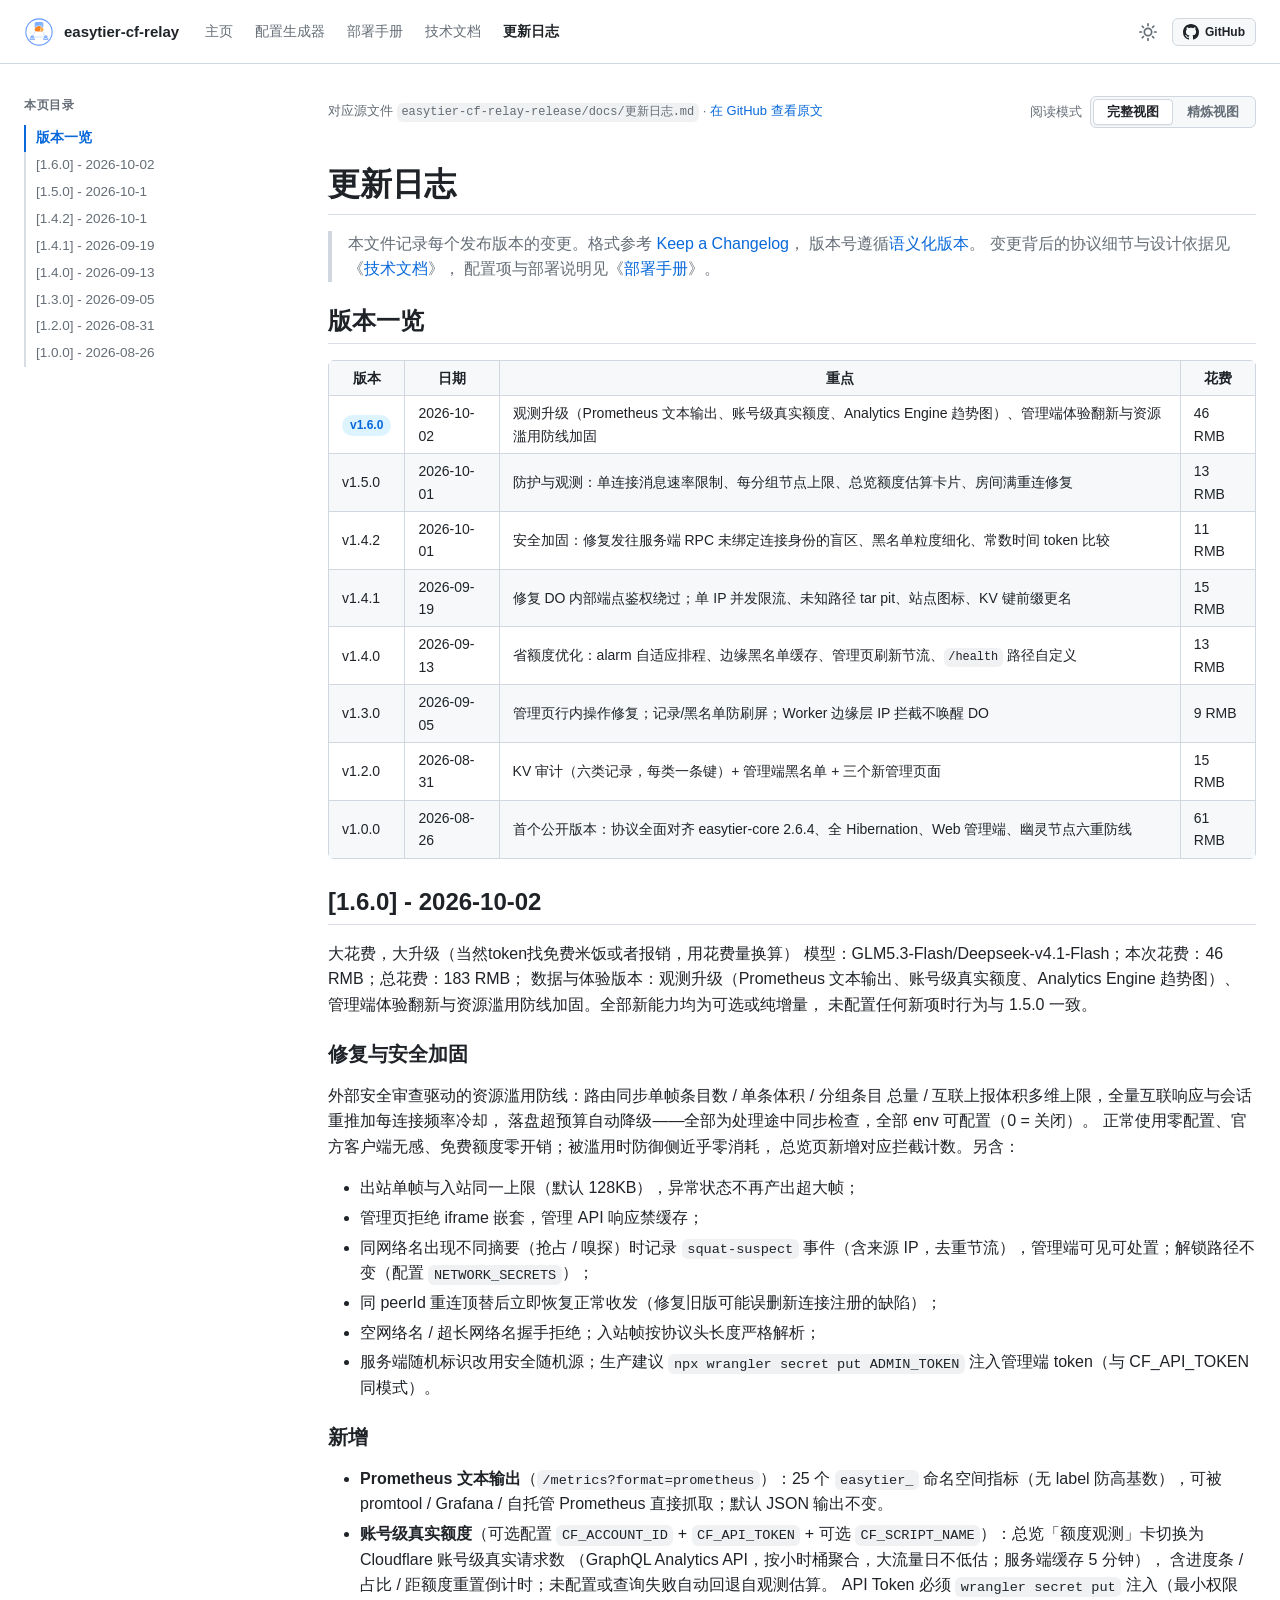
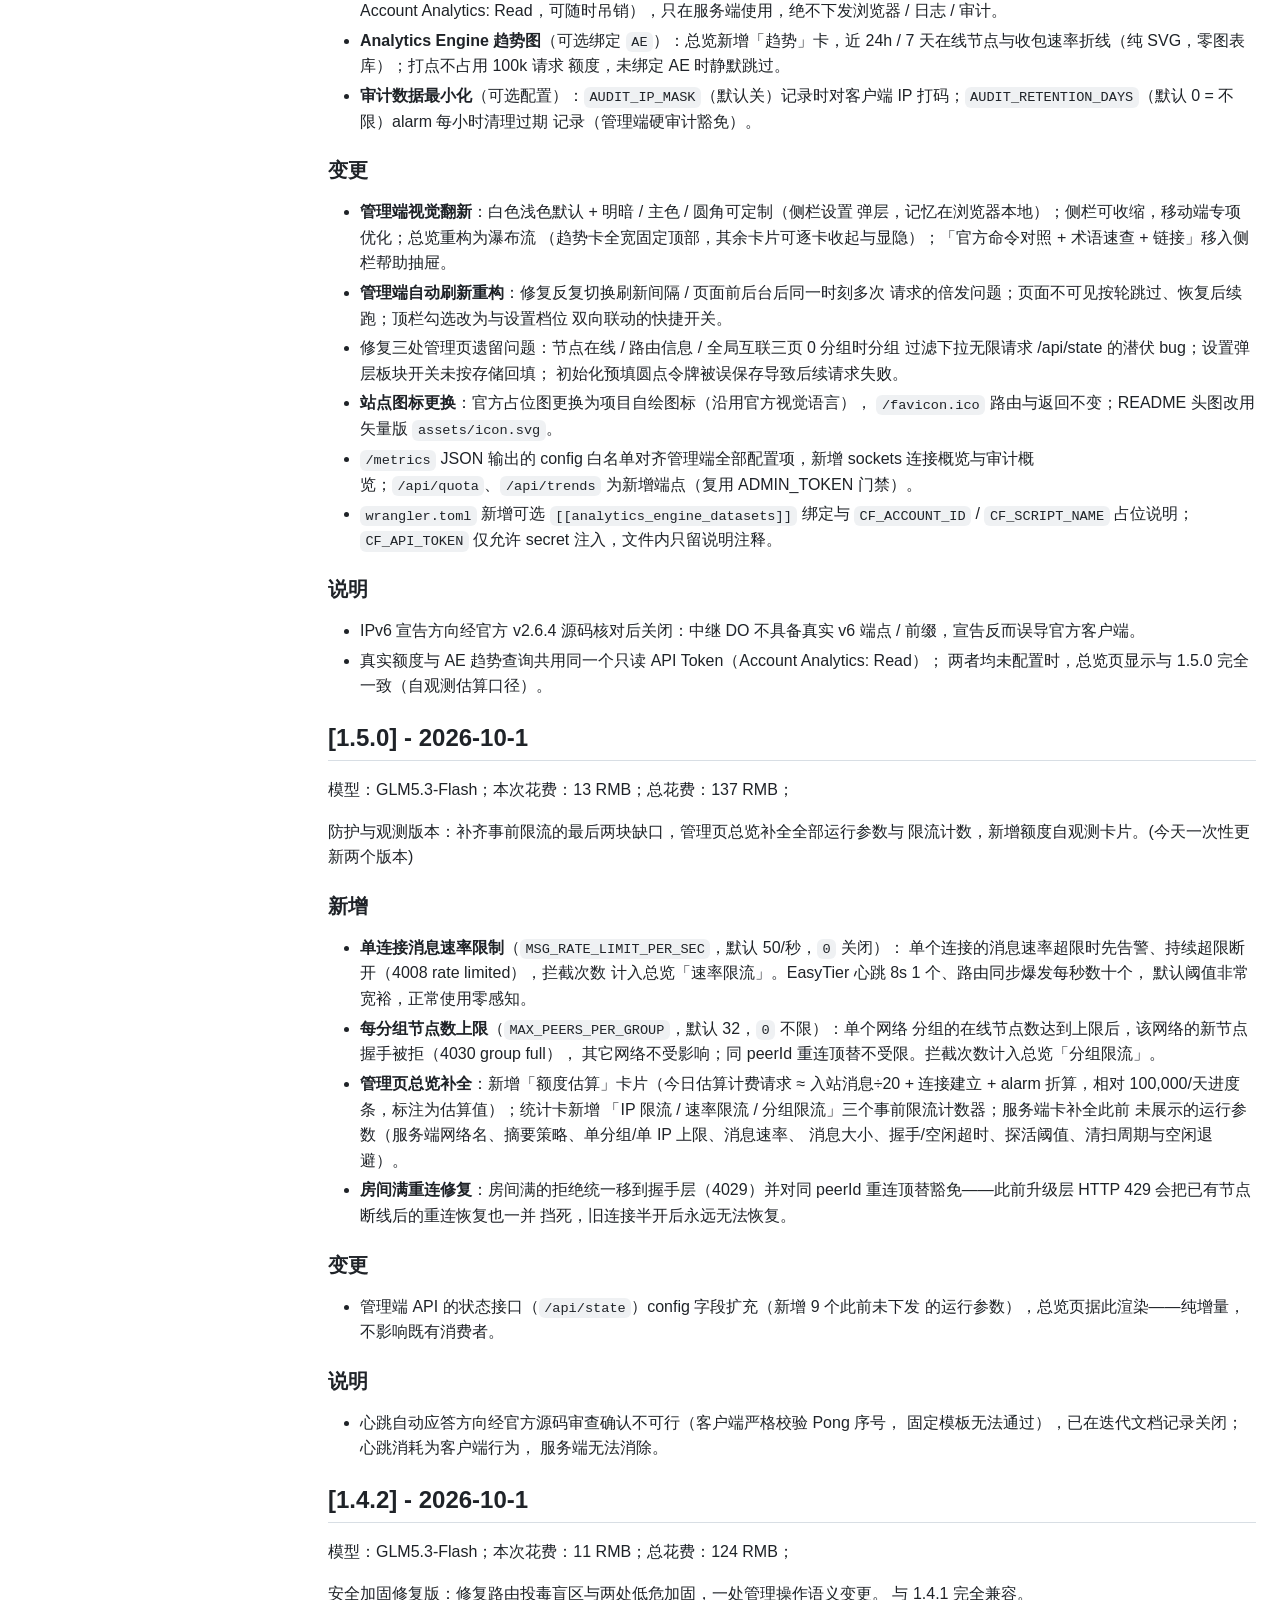
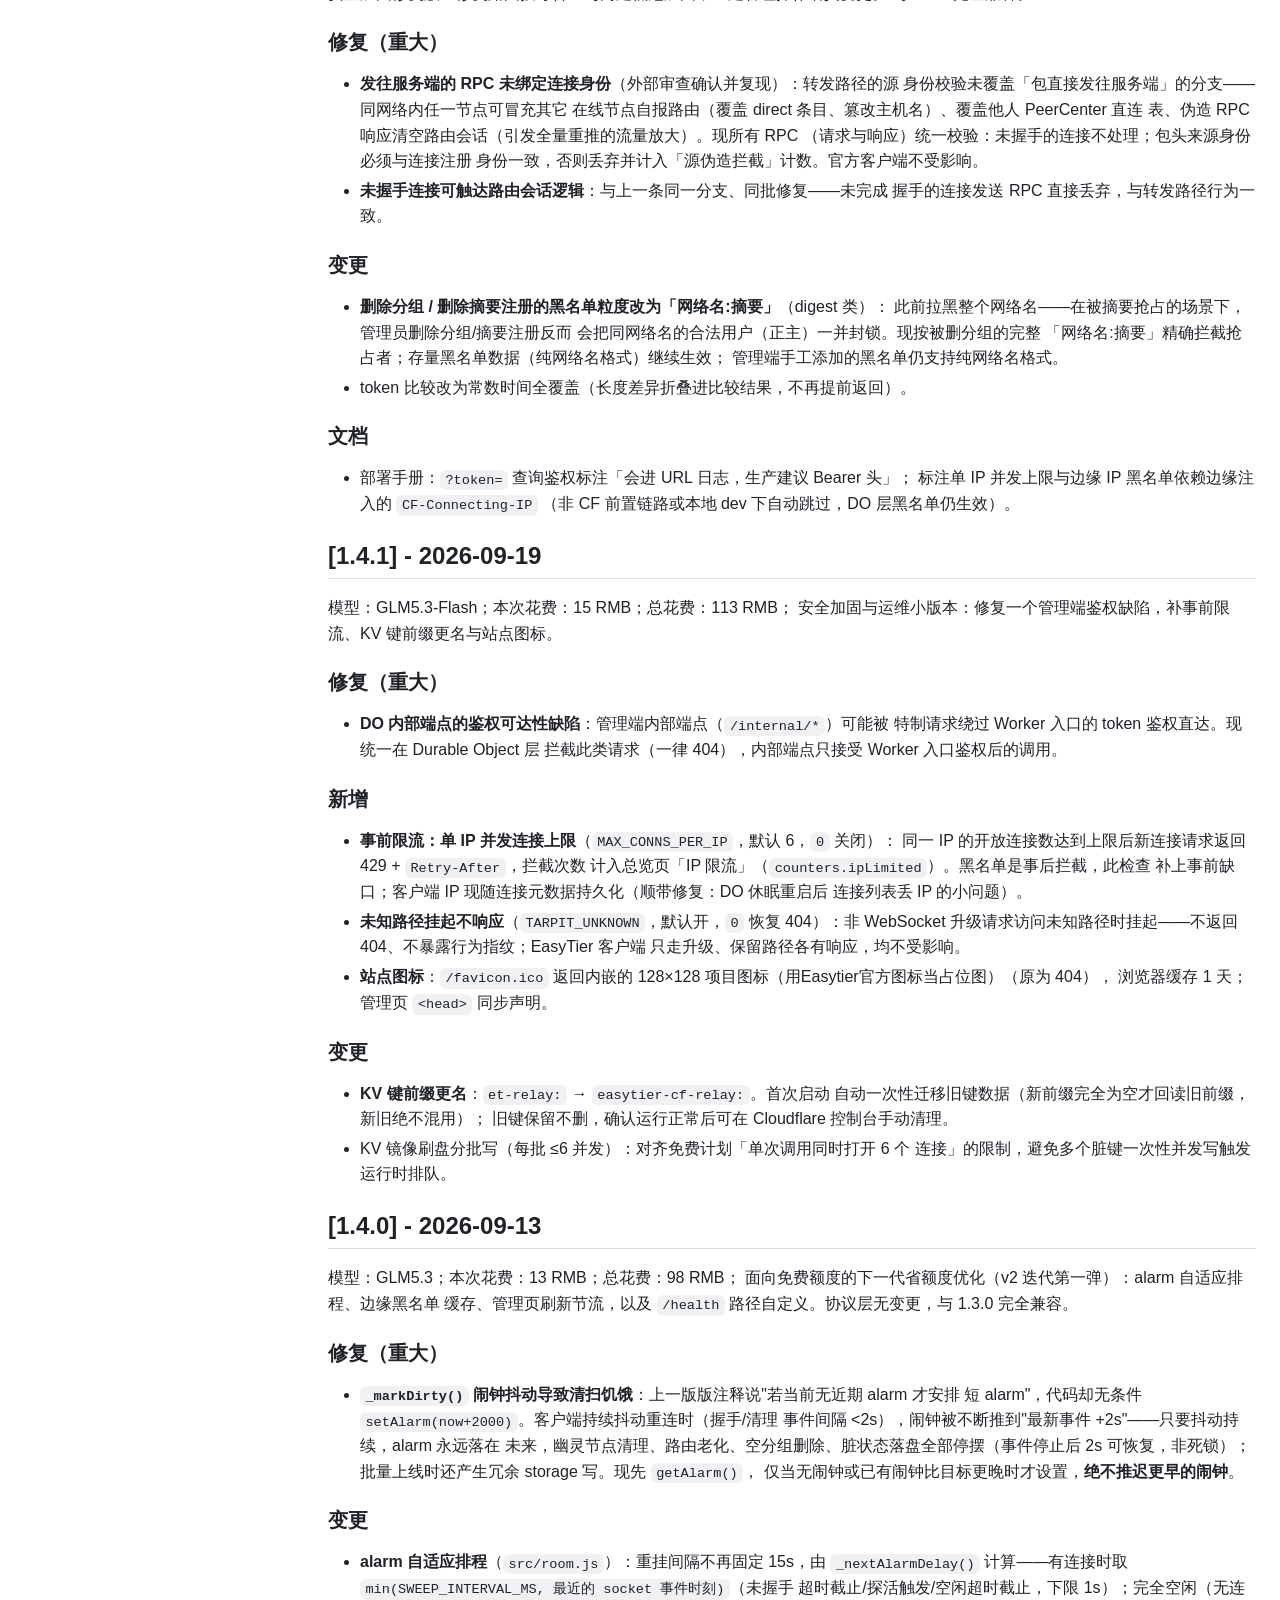
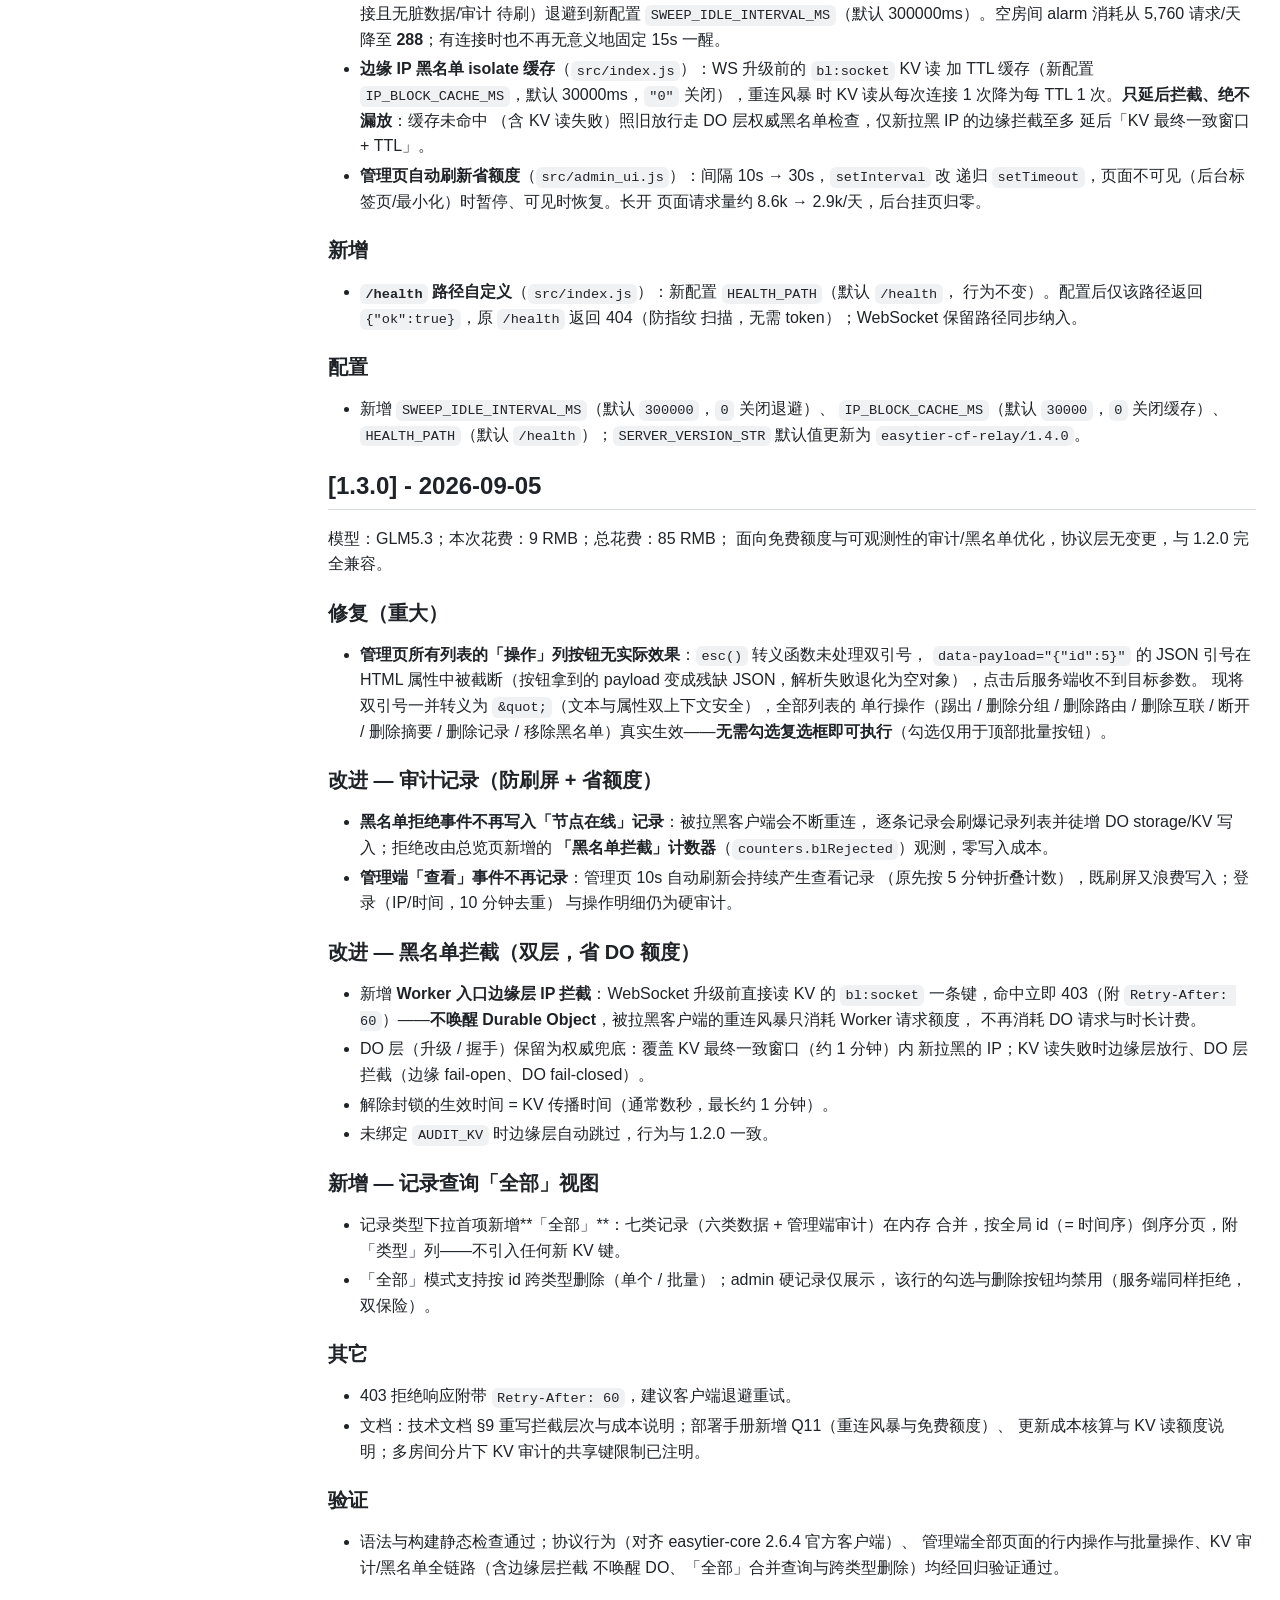
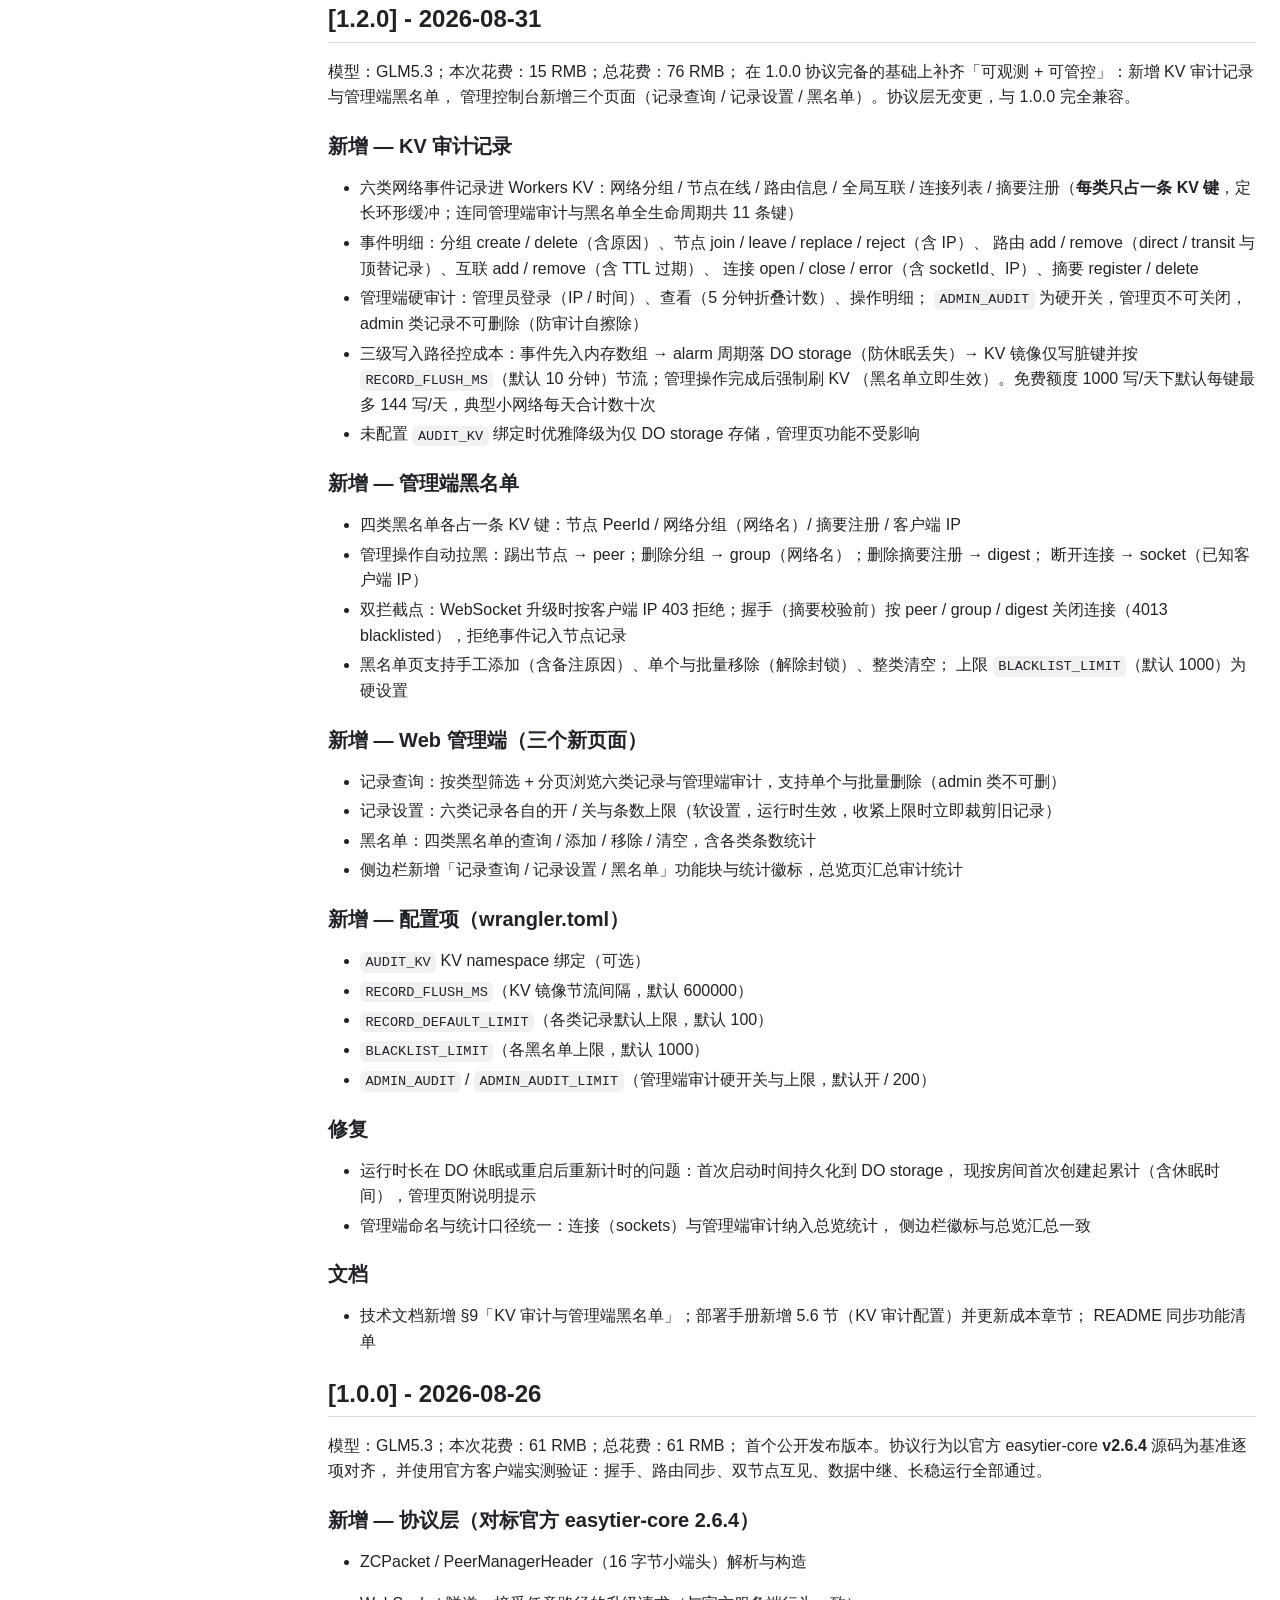
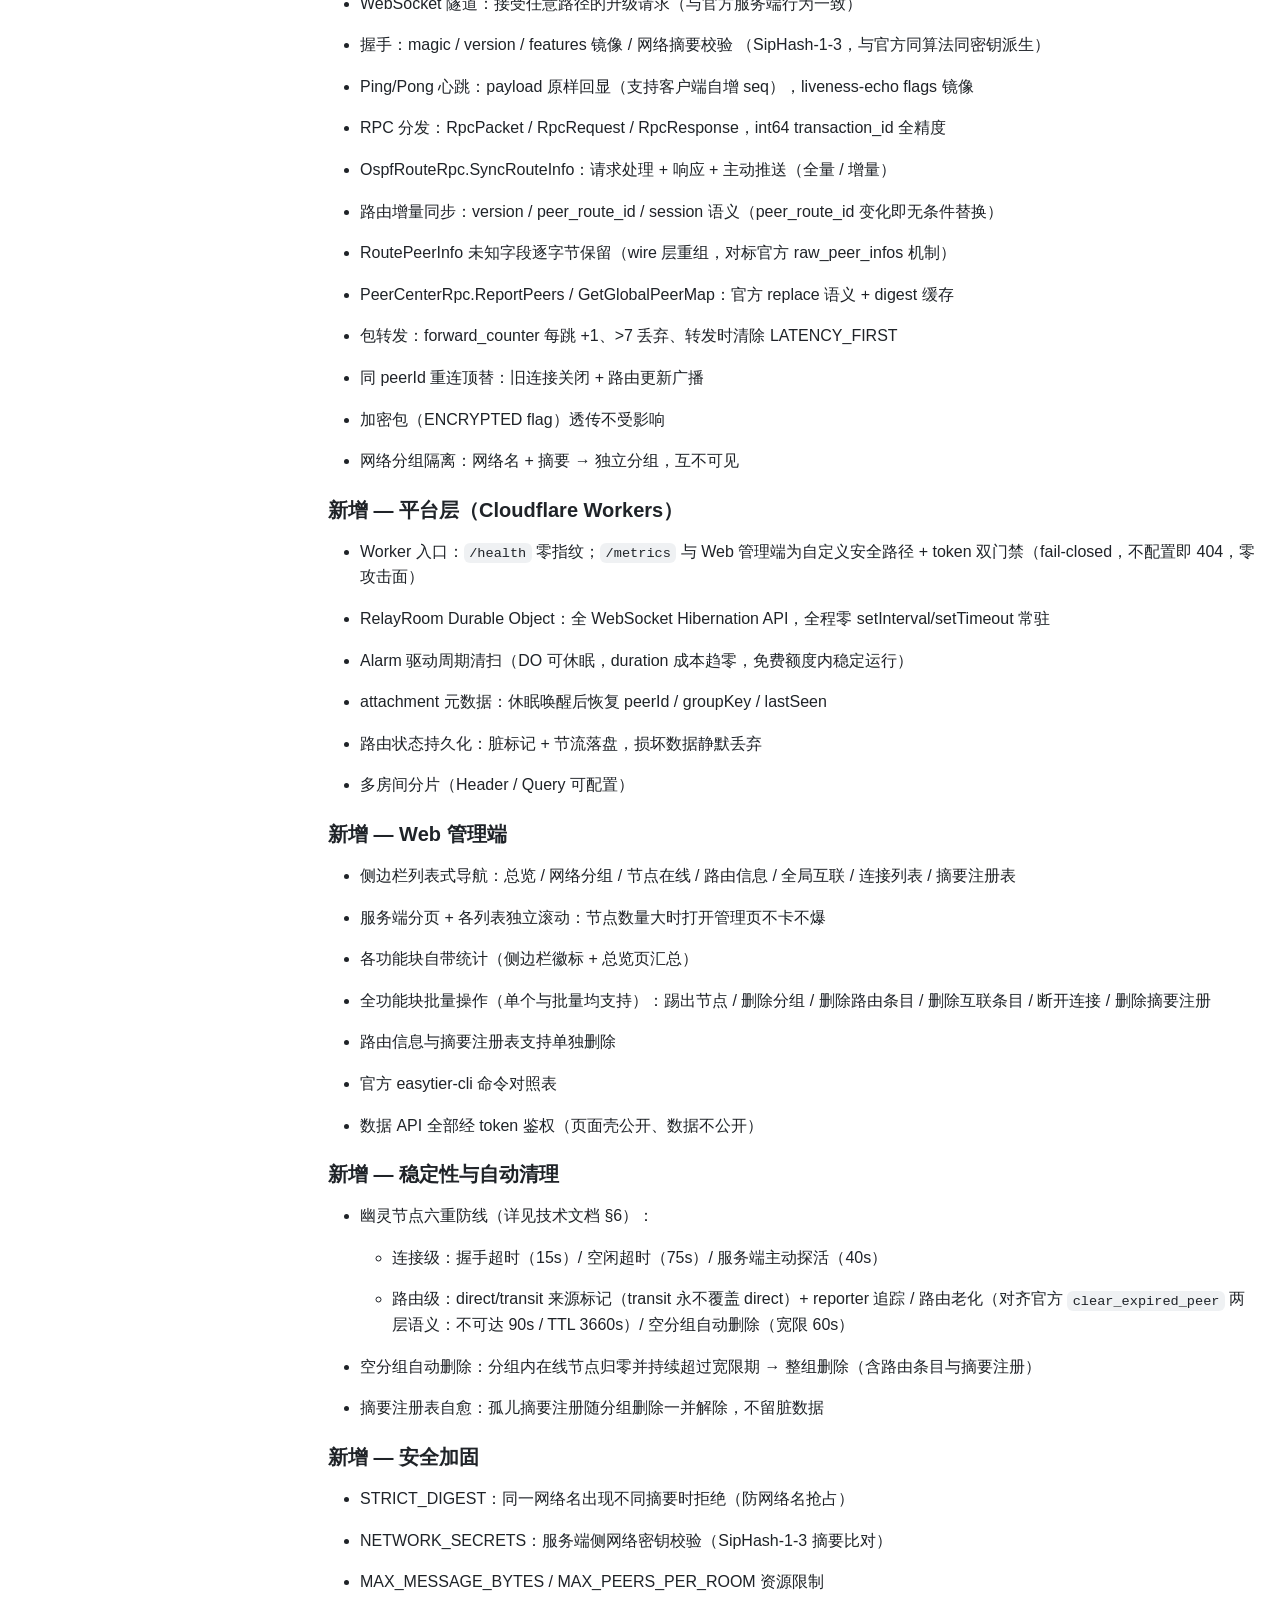
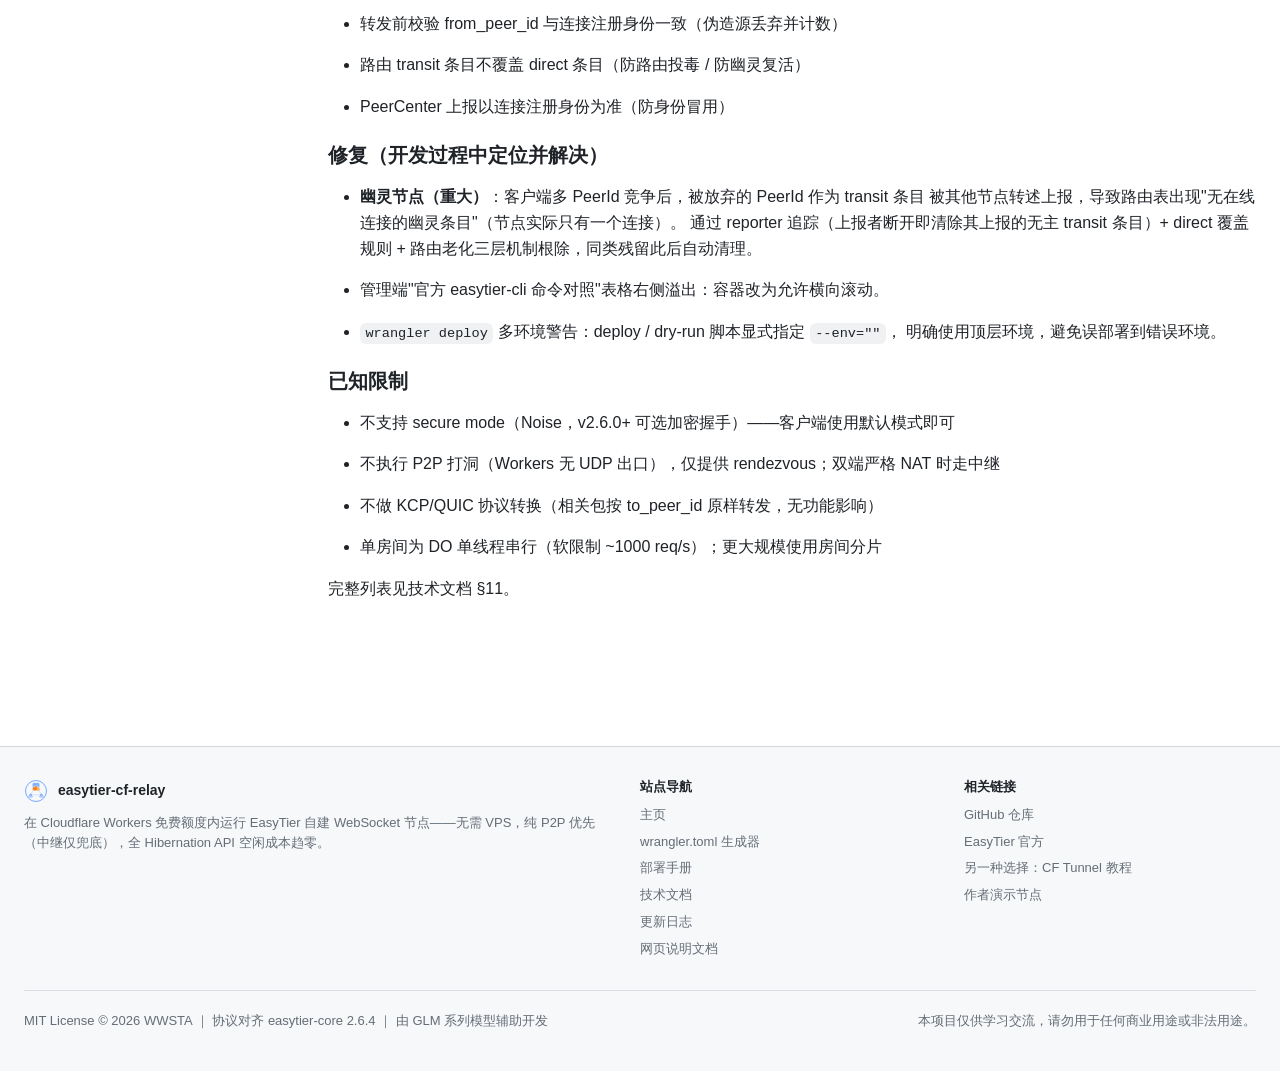
==== commit 7c253270: "同步到V1.6.0" ====
--- a/changelog.html
+++ b/changelog.html
@@ -4,7 +4,7 @@
 <meta charset="UTF-8">
 <meta name="viewport" content="width=device-width, initial-scale=1">
 <title>更新日志 — easytier-cf-relay</title>
-<meta name="description" content="EasyTier Cloudflare Relay 各版本变更明细（v1.0.0 ~ v1.5.0），Keep a Changelog 格式。">
+<meta name="description" content="EasyTier Cloudflare Relay 各版本变更明细（v1.0.0 ~ v1.6.0），Keep a Changelog 格式。">
 <link rel="icon" href="favicon.ico">
 <link rel="icon" type="image/svg+xml" href="assets/logo.svg">
 <script src="js/theme.js"></script>
@@ -48,7 +48,8 @@
     <p class="toc-title">本页目录</p>
     <ul>
           <li class="toc-h2"><a href="#version-overview">版本一览</a></li>
-          <li class="toc-h2"><a href="#150-2026-10-1">[1.5.0] - 2026-10-1</a></li>
+          <li class="toc-h2"><a href="#160-2026-10-02">[1.6.0] - 2026-10-02</a></li>
+          <li class="toc-h2 toc-extended"><a href="#150-2026-10-1">[1.5.0] - 2026-10-1</a></li>
           <li class="toc-h2 toc-extended"><a href="#142-2026-10-1">[1.4.2] - 2026-10-1</a></li>
           <li class="toc-h2 toc-extended"><a href="#141-2026-09-19">[1.4.1] - 2026-09-19</a></li>
           <li class="toc-h2 toc-extended"><a href="#140-2026-09-13">[1.4.0] - 2026-09-13</a></li>
@@ -89,7 +90,8 @@
 <table>
 <thead><tr><th>版本</th><th>日期</th><th>重点</th><th>花费</th></tr></thead>
 <tbody>
-<tr><td><span class="pill">v1.5.0</span></td><td>2026-10-01</td><td>防护与观测：单连接消息速率限制、每分组节点上限、总览额度估算卡片、房间满重连修复</td><td>13 RMB</td></tr>
+<tr><td><span class="pill">v1.6.0</span></td><td>2026-10-02</td><td>观测升级（Prometheus 文本输出、账号级真实额度、Analytics Engine 趋势图）、管理端体验翻新与资源滥用防线加固</td><td>46 RMB</td></tr>
+<tr><td>v1.5.0</td><td>2026-10-01</td><td>防护与观测：单连接消息速率限制、每分组节点上限、总览额度估算卡片、房间满重连修复</td><td>13 RMB</td></tr>
 <tr><td>v1.4.2</td><td>2026-10-01</td><td>安全加固：修复发往服务端 RPC 未绑定连接身份的盲区、黑名单粒度细化、常数时间 token 比较</td><td>11 RMB</td></tr>
 <tr><td>v1.4.1</td><td>2026-09-19</td><td>修复 DO 内部端点鉴权绕过；单 IP 并发限流、未知路径 tar pit、站点图标、KV 键前缀更名</td><td>15 RMB</td></tr>
 <tr><td>v1.4.0</td><td>2026-09-13</td><td>省额度优化：alarm 自适应排程、边缘黑名单缓存、管理页刷新节流、<code>/health</code> 路径自定义</td><td>13 RMB</td></tr>
@@ -101,12 +103,83 @@
 </div>
 </div>
 
-<section class="doc-sec" id="150-2026-10-1-sec">
+<section class="doc-sec" id="160-2026-10-02-sec">
+<h2 id="160-2026-10-02" class="heading-anchor"><a class="anchor" href="#160-2026-10-02" aria-label="锚点链接"><svg viewBox="0 0 16 16" width="15" height="15" fill="currentColor" aria-hidden="true"><path d="m7.775 3.275a.75.75 0 0 0 1.06 1.06l1.25-1.25a2 2 0 1 1 2.83 2.83l-2.5 2.5a2 2 0 0 1-2.83 0 .75.75 0 0 0-1.06 1.06 3.5 3.5 0 0 0 4.95 0l2.5-2.5a3.5 3.5 0 0 0-4.95-4.95l-1.25 1.25Zm-4.69 9.64a2 2 0 0 1 0-2.83l2.5-2.5a2 2 0 0 1 2.83 0 .75.75 0 0 0 1.06-1.06 3.5 3.5 0 0 0-4.95 0l-2.5 2.5a3.5 3.5 0 0 0 4.95 4.95l1.25-1.25a.75.75 0 0 0-1.06-1.06l-1.25 1.25a2 2 0 0 1-2.83 0Z"/></svg></a>[1.6.0] - 2026-10-02</h2>
+<p>大花费，大升级（当然token找免费米饭或者报销，用花费量换算）
+模型：GLM5.3-Flash/Deepseek-v4.1-Flash；本次花费：46 RMB；总花费：183 RMB；
+数据与体验版本：观测升级（Prometheus 文本输出、账号级真实额度、Analytics Engine
+趋势图）、管理端体验翻新与资源滥用防线加固。全部新能力均为可选或纯增量，
+未配置任何新项时行为与 1.5.0 一致。</p>
+<h3 id="修复与安全加固" class="heading-anchor"><a class="anchor" href="#修复与安全加固" aria-label="锚点链接"><svg viewBox="0 0 16 16" width="15" height="15" fill="currentColor" aria-hidden="true"><path d="m7.775 3.275a.75.75 0 0 0 1.06 1.06l1.25-1.25a2 2 0 1 1 2.83 2.83l-2.5 2.5a2 2 0 0 1-2.83 0 .75.75 0 0 0-1.06 1.06 3.5 3.5 0 0 0 4.95 0l2.5-2.5a3.5 3.5 0 0 0-4.95-4.95l-1.25 1.25Zm-4.69 9.64a2 2 0 0 1 0-2.83l2.5-2.5a2 2 0 0 1 2.83 0 .75.75 0 0 0 1.06-1.06 3.5 3.5 0 0 0-4.95 0l-2.5 2.5a3.5 3.5 0 0 0 4.95 4.95l1.25-1.25a.75.75 0 0 0-1.06-1.06l-1.25 1.25a2 2 0 0 1-2.83 0Z"/></svg></a>修复与安全加固</h3>
+<p>外部安全审查驱动的资源滥用防线：路由同步单帧条目数 / 单条体积 / 分组条目
+总量 / 互联上报体积多维上限，全量互联响应与会话重推加每连接频率冷却，
+落盘超预算自动降级——全部为处理途中同步检查，全部 env 可配置（0 = 关闭）。
+正常使用零配置、官方客户端无感、免费额度零开销；被滥用时防御侧近乎零消耗，
+总览页新增对应拦截计数。另含：</p>
+<ul>
+<li>出站单帧与入站同一上限（默认 128KB），异常状态不再产出超大帧；</li>
+<li>管理页拒绝 iframe 嵌套，管理 API 响应禁缓存；</li>
+<li>同网络名出现不同摘要（抢占 / 嗅探）时记录 <code>squat-suspect</code> 事件（含来源
+IP，去重节流），管理端可见可处置；解锁路径不变（配置 <code>NETWORK_SECRETS</code>）；</li>
+<li>同 peerId 重连顶替后立即恢复正常收发（修复旧版可能误删新连接注册的缺陷）；</li>
+<li>空网络名 / 超长网络名握手拒绝；入站帧按协议头长度严格解析；</li>
+<li>服务端随机标识改用安全随机源；生产建议 <code>npx wrangler secret put ADMIN_TOKEN</code> 注入管理端 token（与 CF_API_TOKEN 同模式）。</li>
+</ul>
+<h3 id="新增" class="heading-anchor"><a class="anchor" href="#新增" aria-label="锚点链接"><svg viewBox="0 0 16 16" width="15" height="15" fill="currentColor" aria-hidden="true"><path d="m7.775 3.275a.75.75 0 0 0 1.06 1.06l1.25-1.25a2 2 0 1 1 2.83 2.83l-2.5 2.5a2 2 0 0 1-2.83 0 .75.75 0 0 0-1.06 1.06 3.5 3.5 0 0 0 4.95 0l2.5-2.5a3.5 3.5 0 0 0-4.95-4.95l-1.25 1.25Zm-4.69 9.64a2 2 0 0 1 0-2.83l2.5-2.5a2 2 0 0 1 2.83 0 .75.75 0 0 0 1.06-1.06 3.5 3.5 0 0 0-4.95 0l-2.5 2.5a3.5 3.5 0 0 0 4.95 4.95l1.25-1.25a.75.75 0 0 0-1.06-1.06l-1.25 1.25a2 2 0 0 1-2.83 0Z"/></svg></a>新增</h3>
+<ul>
+<li><strong>Prometheus 文本输出</strong>（<code>/metrics?format=prometheus</code>）：25 个 <code>easytier_</code>
+命名空间指标（无 label 防高基数），可被 promtool / Grafana / 自托管
+Prometheus 直接抓取；默认 JSON 输出不变。</li>
+<li><strong>账号级真实额度</strong>（可选配置 <code>CF_ACCOUNT_ID</code> + <code>CF_API_TOKEN</code> + 可选
+<code>CF_SCRIPT_NAME</code>）：总览「额度观测」卡切换为 Cloudflare 账号级真实请求数
+（GraphQL Analytics API，按小时桶聚合，大流量日不低估；服务端缓存 5 分钟），
+含进度条 / 占比 / 距额度重置倒计时；未配置或查询失败自动回退自观测估算。
+API Token 必须 <code>wrangler secret put</code> 注入（最小权限 Account Analytics:
+Read，可随时吊销），只在服务端使用，绝不下发浏览器 / 日志 / 审计。</li>
+<li><strong>Analytics Engine 趋势图</strong>（可选绑定 <code>AE</code>）：总览新增「趋势」卡，近 24h /
+7 天在线节点与收包速率折线（纯 SVG，零图表库）；打点不占用 100k 请求
+额度，未绑定 AE 时静默跳过。</li>
+<li><strong>审计数据最小化</strong>（可选配置）：<code>AUDIT_IP_MASK</code>（默认关）记录时对客户端
+IP 打码；<code>AUDIT_RETENTION_DAYS</code>（默认 0 = 不限）alarm 每小时清理过期
+记录（管理端硬审计豁免）。</li>
+</ul>
+<h3 id="变更" class="heading-anchor"><a class="anchor" href="#变更" aria-label="锚点链接"><svg viewBox="0 0 16 16" width="15" height="15" fill="currentColor" aria-hidden="true"><path d="m7.775 3.275a.75.75 0 0 0 1.06 1.06l1.25-1.25a2 2 0 1 1 2.83 2.83l-2.5 2.5a2 2 0 0 1-2.83 0 .75.75 0 0 0-1.06 1.06 3.5 3.5 0 0 0 4.95 0l2.5-2.5a3.5 3.5 0 0 0-4.95-4.95l-1.25 1.25Zm-4.69 9.64a2 2 0 0 1 0-2.83l2.5-2.5a2 2 0 0 1 2.83 0 .75.75 0 0 0 1.06-1.06 3.5 3.5 0 0 0-4.95 0l-2.5 2.5a3.5 3.5 0 0 0 4.95 4.95l1.25-1.25a.75.75 0 0 0-1.06-1.06l-1.25 1.25a2 2 0 0 1-2.83 0Z"/></svg></a>变更</h3>
+<ul>
+<li><strong>管理端视觉翻新</strong>：白色浅色默认 + 明暗 / 主色 / 圆角可定制（侧栏设置
+弹层，记忆在浏览器本地）；侧栏可收缩，移动端专项优化；总览重构为瀑布流
+（趋势卡全宽固定顶部，其余卡片可逐卡收起与显隐）；「官方命令对照 +
+术语速查 + 链接」移入侧栏帮助抽屉。</li>
+<li><strong>管理端自动刷新重构</strong>：修复反复切换刷新间隔 / 页面前后台后同一时刻多次
+请求的倍发问题；页面不可见按轮跳过、恢复后续跑；顶栏勾选改为与设置档位
+双向联动的快捷开关。</li>
+<li>修复三处管理页遗留问题：节点在线 / 路由信息 / 全局互联三页 0 分组时分组
+过滤下拉无限请求 /api/state 的潜伏 bug；设置弹层板块开关未按存储回填；
+初始化预填圆点令牌被误保存导致后续请求失败。</li>
+<li><strong>站点图标更换</strong>：官方占位图更换为项目自绘图标（沿用官方视觉语言），
+<code>/favicon.ico</code> 路由与返回不变；README 头图改用矢量版 <code>assets/icon.svg</code>。</li>
+<li><code>/metrics</code> JSON 输出的 config 白名单对齐管理端全部配置项，新增 sockets
+连接概览与审计概览；<code>/api/quota</code>、<code>/api/trends</code> 为新增端点（复用
+ADMIN_TOKEN 门禁）。</li>
+<li><code>wrangler.toml</code> 新增可选 <code>[[analytics_engine_datasets]]</code> 绑定与
+<code>CF_ACCOUNT_ID</code> / <code>CF_SCRIPT_NAME</code> 占位说明；<code>CF_API_TOKEN</code> 仅允许
+secret 注入，文件内只留说明注释。</li>
+</ul>
+<h3 id="说明" class="heading-anchor"><a class="anchor" href="#说明" aria-label="锚点链接"><svg viewBox="0 0 16 16" width="15" height="15" fill="currentColor" aria-hidden="true"><path d="m7.775 3.275a.75.75 0 0 0 1.06 1.06l1.25-1.25a2 2 0 1 1 2.83 2.83l-2.5 2.5a2 2 0 0 1-2.83 0 .75.75 0 0 0-1.06 1.06 3.5 3.5 0 0 0 4.95 0l2.5-2.5a3.5 3.5 0 0 0-4.95-4.95l-1.25 1.25Zm-4.69 9.64a2 2 0 0 1 0-2.83l2.5-2.5a2 2 0 0 1 2.83 0 .75.75 0 0 0 1.06-1.06 3.5 3.5 0 0 0-4.95 0l-2.5 2.5a3.5 3.5 0 0 0 4.95 4.95l1.25-1.25a.75.75 0 0 0-1.06-1.06l-1.25 1.25a2 2 0 0 1-2.83 0Z"/></svg></a>说明</h3>
+<ul>
+<li>IPv6 宣告方向经官方 v2.6.4 源码核对后关闭：中继 DO 不具备真实 v6 端点 /
+前缀，宣告反而误导官方客户端。</li>
+<li>真实额度与 AE 趋势查询共用同一个只读 API Token（Account Analytics: Read）；
+两者均未配置时，总览页显示与 1.5.0 完全一致（自观测估算口径）。</li>
+</ul>
+
+</section>
+
+<section class="doc-sec sec-extended" id="150-2026-10-1-sec">
 <h2 id="150-2026-10-1" class="heading-anchor"><a class="anchor" href="#150-2026-10-1" aria-label="锚点链接"><svg viewBox="0 0 16 16" width="15" height="15" fill="currentColor" aria-hidden="true"><path d="m7.775 3.275a.75.75 0 0 0 1.06 1.06l1.25-1.25a2 2 0 1 1 2.83 2.83l-2.5 2.5a2 2 0 0 1-2.83 0 .75.75 0 0 0-1.06 1.06 3.5 3.5 0 0 0 4.95 0l2.5-2.5a3.5 3.5 0 0 0-4.95-4.95l-1.25 1.25Zm-4.69 9.64a2 2 0 0 1 0-2.83l2.5-2.5a2 2 0 0 1 2.83 0 .75.75 0 0 0 1.06-1.06 3.5 3.5 0 0 0-4.95 0l-2.5 2.5a3.5 3.5 0 0 0 4.95 4.95l1.25-1.25a.75.75 0 0 0-1.06-1.06l-1.25 1.25a2 2 0 0 1-2.83 0Z"/></svg></a>[1.5.0] - 2026-10-1</h2>
 <p>模型：GLM5.3-Flash；本次花费：13 RMB；总花费：137 RMB；</p>
 <p>防护与观测版本：补齐事前限流的最后两块缺口，管理页总览补全全部运行参数与
 限流计数，新增额度自观测卡片。(今天一次性更新两个版本)</p>
-<h3 id="新增" class="heading-anchor"><a class="anchor" href="#新增" aria-label="锚点链接"><svg viewBox="0 0 16 16" width="15" height="15" fill="currentColor" aria-hidden="true"><path d="m7.775 3.275a.75.75 0 0 0 1.06 1.06l1.25-1.25a2 2 0 1 1 2.83 2.83l-2.5 2.5a2 2 0 0 1-2.83 0 .75.75 0 0 0-1.06 1.06 3.5 3.5 0 0 0 4.95 0l2.5-2.5a3.5 3.5 0 0 0-4.95-4.95l-1.25 1.25Zm-4.69 9.64a2 2 0 0 1 0-2.83l2.5-2.5a2 2 0 0 1 2.83 0 .75.75 0 0 0 1.06-1.06 3.5 3.5 0 0 0-4.95 0l-2.5 2.5a3.5 3.5 0 0 0 4.95 4.95l1.25-1.25a.75.75 0 0 0-1.06-1.06l-1.25 1.25a2 2 0 0 1-2.83 0Z"/></svg></a>新增</h3>
+<h3 id="新增-2" class="heading-anchor"><a class="anchor" href="#新增-2" aria-label="锚点链接"><svg viewBox="0 0 16 16" width="15" height="15" fill="currentColor" aria-hidden="true"><path d="m7.775 3.275a.75.75 0 0 0 1.06 1.06l1.25-1.25a2 2 0 1 1 2.83 2.83l-2.5 2.5a2 2 0 0 1-2.83 0 .75.75 0 0 0-1.06 1.06 3.5 3.5 0 0 0 4.95 0l2.5-2.5a3.5 3.5 0 0 0-4.95-4.95l-1.25 1.25Zm-4.69 9.64a2 2 0 0 1 0-2.83l2.5-2.5a2 2 0 0 1 2.83 0 .75.75 0 0 0 1.06-1.06 3.5 3.5 0 0 0-4.95 0l-2.5 2.5a3.5 3.5 0 0 0 4.95 4.95l1.25-1.25a.75.75 0 0 0-1.06-1.06l-1.25 1.25a2 2 0 0 1-2.83 0Z"/></svg></a>新增</h3>
 <ul>
 <li><strong>单连接消息速率限制</strong>（<code>MSG_RATE_LIMIT_PER_SEC</code>，默认 50/秒，<code>0</code> 关闭）：
 单个连接的消息速率超限时先告警、持续超限断开（4008 rate limited），拦截次数
@@ -124,12 +197,12 @@
 重连顶替豁免——此前升级层 HTTP 429 会把已有节点断线后的重连恢复也一并
 挡死，旧连接半开后永远无法恢复。</li>
 </ul>
-<h3 id="变更" class="heading-anchor"><a class="anchor" href="#变更" aria-label="锚点链接"><svg viewBox="0 0 16 16" width="15" height="15" fill="currentColor" aria-hidden="true"><path d="m7.775 3.275a.75.75 0 0 0 1.06 1.06l1.25-1.25a2 2 0 1 1 2.83 2.83l-2.5 2.5a2 2 0 0 1-2.83 0 .75.75 0 0 0-1.06 1.06 3.5 3.5 0 0 0 4.95 0l2.5-2.5a3.5 3.5 0 0 0-4.95-4.95l-1.25 1.25Zm-4.69 9.64a2 2 0 0 1 0-2.83l2.5-2.5a2 2 0 0 1 2.83 0 .75.75 0 0 0 1.06-1.06 3.5 3.5 0 0 0-4.95 0l-2.5 2.5a3.5 3.5 0 0 0 4.95 4.95l1.25-1.25a.75.75 0 0 0-1.06-1.06l-1.25 1.25a2 2 0 0 1-2.83 0Z"/></svg></a>变更</h3>
+<h3 id="变更-2" class="heading-anchor"><a class="anchor" href="#变更-2" aria-label="锚点链接"><svg viewBox="0 0 16 16" width="15" height="15" fill="currentColor" aria-hidden="true"><path d="m7.775 3.275a.75.75 0 0 0 1.06 1.06l1.25-1.25a2 2 0 1 1 2.83 2.83l-2.5 2.5a2 2 0 0 1-2.83 0 .75.75 0 0 0-1.06 1.06 3.5 3.5 0 0 0 4.95 0l2.5-2.5a3.5 3.5 0 0 0-4.95-4.95l-1.25 1.25Zm-4.69 9.64a2 2 0 0 1 0-2.83l2.5-2.5a2 2 0 0 1 2.83 0 .75.75 0 0 0 1.06-1.06 3.5 3.5 0 0 0-4.95 0l-2.5 2.5a3.5 3.5 0 0 0 4.95 4.95l1.25-1.25a.75.75 0 0 0-1.06-1.06l-1.25 1.25a2 2 0 0 1-2.83 0Z"/></svg></a>变更</h3>
 <ul>
 <li>管理端 API 的状态接口（<code>/api/state</code>）config 字段扩充（新增 9 个此前未下发
 的运行参数），总览页据此渲染——纯增量，不影响既有消费者。</li>
 </ul>
-<h3 id="说明" class="heading-anchor"><a class="anchor" href="#说明" aria-label="锚点链接"><svg viewBox="0 0 16 16" width="15" height="15" fill="currentColor" aria-hidden="true"><path d="m7.775 3.275a.75.75 0 0 0 1.06 1.06l1.25-1.25a2 2 0 1 1 2.83 2.83l-2.5 2.5a2 2 0 0 1-2.83 0 .75.75 0 0 0-1.06 1.06 3.5 3.5 0 0 0 4.95 0l2.5-2.5a3.5 3.5 0 0 0-4.95-4.95l-1.25 1.25Zm-4.69 9.64a2 2 0 0 1 0-2.83l2.5-2.5a2 2 0 0 1 2.83 0 .75.75 0 0 0 1.06-1.06 3.5 3.5 0 0 0-4.95 0l-2.5 2.5a3.5 3.5 0 0 0 4.95 4.95l1.25-1.25a.75.75 0 0 0-1.06-1.06l-1.25 1.25a2 2 0 0 1-2.83 0Z"/></svg></a>说明</h3>
+<h3 id="说明-2" class="heading-anchor"><a class="anchor" href="#说明-2" aria-label="锚点链接"><svg viewBox="0 0 16 16" width="15" height="15" fill="currentColor" aria-hidden="true"><path d="m7.775 3.275a.75.75 0 0 0 1.06 1.06l1.25-1.25a2 2 0 1 1 2.83 2.83l-2.5 2.5a2 2 0 0 1-2.83 0 .75.75 0 0 0-1.06 1.06 3.5 3.5 0 0 0 4.95 0l2.5-2.5a3.5 3.5 0 0 0-4.95-4.95l-1.25 1.25Zm-4.69 9.64a2 2 0 0 1 0-2.83l2.5-2.5a2 2 0 0 1 2.83 0 .75.75 0 0 0 1.06-1.06 3.5 3.5 0 0 0-4.95 0l-2.5 2.5a3.5 3.5 0 0 0 4.95 4.95l1.25-1.25a.75.75 0 0 0-1.06-1.06l-1.25 1.25a2 2 0 0 1-2.83 0Z"/></svg></a>说明</h3>
 <ul>
 <li>心跳自动应答方向经官方源码审查确认不可行（客户端严格校验 Pong 序号，
 固定模板无法通过），已在迭代文档记录关闭；心跳消耗为客户端行为，
@@ -154,7 +227,7 @@
 <li><strong>未握手连接可触达路由会话逻辑</strong>：与上一条同一分支、同批修复——未完成
 握手的连接发送 RPC 直接丢弃，与转发路径行为一致。</li>
 </ul>
-<h3 id="变更-2" class="heading-anchor"><a class="anchor" href="#变更-2" aria-label="锚点链接"><svg viewBox="0 0 16 16" width="15" height="15" fill="currentColor" aria-hidden="true"><path d="m7.775 3.275a.75.75 0 0 0 1.06 1.06l1.25-1.25a2 2 0 1 1 2.83 2.83l-2.5 2.5a2 2 0 0 1-2.83 0 .75.75 0 0 0-1.06 1.06 3.5 3.5 0 0 0 4.95 0l2.5-2.5a3.5 3.5 0 0 0-4.95-4.95l-1.25 1.25Zm-4.69 9.64a2 2 0 0 1 0-2.83l2.5-2.5a2 2 0 0 1 2.83 0 .75.75 0 0 0 1.06-1.06 3.5 3.5 0 0 0-4.95 0l-2.5 2.5a3.5 3.5 0 0 0 4.95 4.95l1.25-1.25a.75.75 0 0 0-1.06-1.06l-1.25 1.25a2 2 0 0 1-2.83 0Z"/></svg></a>变更</h3>
+<h3 id="变更-3" class="heading-anchor"><a class="anchor" href="#变更-3" aria-label="锚点链接"><svg viewBox="0 0 16 16" width="15" height="15" fill="currentColor" aria-hidden="true"><path d="m7.775 3.275a.75.75 0 0 0 1.06 1.06l1.25-1.25a2 2 0 1 1 2.83 2.83l-2.5 2.5a2 2 0 0 1-2.83 0 .75.75 0 0 0-1.06 1.06 3.5 3.5 0 0 0 4.95 0l2.5-2.5a3.5 3.5 0 0 0-4.95-4.95l-1.25 1.25Zm-4.69 9.64a2 2 0 0 1 0-2.83l2.5-2.5a2 2 0 0 1 2.83 0 .75.75 0 0 0 1.06-1.06 3.5 3.5 0 0 0-4.95 0l-2.5 2.5a3.5 3.5 0 0 0 4.95 4.95l1.25-1.25a.75.75 0 0 0-1.06-1.06l-1.25 1.25a2 2 0 0 1-2.83 0Z"/></svg></a>变更</h3>
 <ul>
 <li><strong>删除分组 / 删除摘要注册的黑名单粒度改为「网络名:摘要」</strong>（digest 类）：
 此前拉黑整个网络名——在被摘要抢占的场景下，管理员删除分组/摘要注册反而
@@ -182,7 +255,7 @@
 特制请求绕过 Worker 入口的 token 鉴权直达。现统一在 Durable Object 层
 拦截此类请求（一律 404），内部端点只接受 Worker 入口鉴权后的调用。</li>
 </ul>
-<h3 id="新增-2" class="heading-anchor"><a class="anchor" href="#新增-2" aria-label="锚点链接"><svg viewBox="0 0 16 16" width="15" height="15" fill="currentColor" aria-hidden="true"><path d="m7.775 3.275a.75.75 0 0 0 1.06 1.06l1.25-1.25a2 2 0 1 1 2.83 2.83l-2.5 2.5a2 2 0 0 1-2.83 0 .75.75 0 0 0-1.06 1.06 3.5 3.5 0 0 0 4.95 0l2.5-2.5a3.5 3.5 0 0 0-4.95-4.95l-1.25 1.25Zm-4.69 9.64a2 2 0 0 1 0-2.83l2.5-2.5a2 2 0 0 1 2.83 0 .75.75 0 0 0 1.06-1.06 3.5 3.5 0 0 0-4.95 0l-2.5 2.5a3.5 3.5 0 0 0 4.95 4.95l1.25-1.25a.75.75 0 0 0-1.06-1.06l-1.25 1.25a2 2 0 0 1-2.83 0Z"/></svg></a>新增</h3>
+<h3 id="新增-3" class="heading-anchor"><a class="anchor" href="#新增-3" aria-label="锚点链接"><svg viewBox="0 0 16 16" width="15" height="15" fill="currentColor" aria-hidden="true"><path d="m7.775 3.275a.75.75 0 0 0 1.06 1.06l1.25-1.25a2 2 0 1 1 2.83 2.83l-2.5 2.5a2 2 0 0 1-2.83 0 .75.75 0 0 0-1.06 1.06 3.5 3.5 0 0 0 4.95 0l2.5-2.5a3.5 3.5 0 0 0-4.95-4.95l-1.25 1.25Zm-4.69 9.64a2 2 0 0 1 0-2.83l2.5-2.5a2 2 0 0 1 2.83 0 .75.75 0 0 0 1.06-1.06 3.5 3.5 0 0 0-4.95 0l-2.5 2.5a3.5 3.5 0 0 0 4.95 4.95l1.25-1.25a.75.75 0 0 0-1.06-1.06l-1.25 1.25a2 2 0 0 1-2.83 0Z"/></svg></a>新增</h3>
 <ul>
 <li><strong>事前限流：单 IP 并发连接上限</strong>（<code>MAX_CONNS_PER_IP</code>，默认 6，<code>0</code> 关闭）：
 同一 IP 的开放连接数达到上限后新连接请求返回 429 + <code>Retry-After</code>，拦截次数
@@ -195,7 +268,7 @@
 <li><strong>站点图标</strong>：<code>/favicon.ico</code> 返回内嵌的 128×128 项目图标（用Easytier官方图标当占位图）（原为 404），
 浏览器缓存 1 天；管理页 <code>&lt;head&gt;</code> 同步声明。</li>
 </ul>
-<h3 id="变更-3" class="heading-anchor"><a class="anchor" href="#变更-3" aria-label="锚点链接"><svg viewBox="0 0 16 16" width="15" height="15" fill="currentColor" aria-hidden="true"><path d="m7.775 3.275a.75.75 0 0 0 1.06 1.06l1.25-1.25a2 2 0 1 1 2.83 2.83l-2.5 2.5a2 2 0 0 1-2.83 0 .75.75 0 0 0-1.06 1.06 3.5 3.5 0 0 0 4.95 0l2.5-2.5a3.5 3.5 0 0 0-4.95-4.95l-1.25 1.25Zm-4.69 9.64a2 2 0 0 1 0-2.83l2.5-2.5a2 2 0 0 1 2.83 0 .75.75 0 0 0 1.06-1.06 3.5 3.5 0 0 0-4.95 0l-2.5 2.5a3.5 3.5 0 0 0 4.95 4.95l1.25-1.25a.75.75 0 0 0-1.06-1.06l-1.25 1.25a2 2 0 0 1-2.83 0Z"/></svg></a>变更</h3>
+<h3 id="变更-4" class="heading-anchor"><a class="anchor" href="#变更-4" aria-label="锚点链接"><svg viewBox="0 0 16 16" width="15" height="15" fill="currentColor" aria-hidden="true"><path d="m7.775 3.275a.75.75 0 0 0 1.06 1.06l1.25-1.25a2 2 0 1 1 2.83 2.83l-2.5 2.5a2 2 0 0 1-2.83 0 .75.75 0 0 0-1.06 1.06 3.5 3.5 0 0 0 4.95 0l2.5-2.5a3.5 3.5 0 0 0-4.95-4.95l-1.25 1.25Zm-4.69 9.64a2 2 0 0 1 0-2.83l2.5-2.5a2 2 0 0 1 2.83 0 .75.75 0 0 0 1.06-1.06 3.5 3.5 0 0 0-4.95 0l-2.5 2.5a3.5 3.5 0 0 0 4.95 4.95l1.25-1.25a.75.75 0 0 0-1.06-1.06l-1.25 1.25a2 2 0 0 1-2.83 0Z"/></svg></a>变更</h3>
 <ul>
 <li><strong>KV 键前缀更名</strong>：<code>et-relay:</code> → <code>easytier-cf-relay:</code>。首次启动
 自动一次性迁移旧键数据（新前缀完全为空才回读旧前缀，新旧绝不混用）；
@@ -220,7 +293,7 @@
 2s 可恢复，非死锁）；批量上线时还产生冗余 storage 写。现先 <code>getAlarm()</code>，
 仅当无闹钟或已有闹钟比目标更晚时才设置，<strong>绝不推迟更早的闹钟</strong>。</li>
 </ul>
-<h3 id="变更-4" class="heading-anchor"><a class="anchor" href="#变更-4" aria-label="锚点链接"><svg viewBox="0 0 16 16" width="15" height="15" fill="currentColor" aria-hidden="true"><path d="m7.775 3.275a.75.75 0 0 0 1.06 1.06l1.25-1.25a2 2 0 1 1 2.83 2.83l-2.5 2.5a2 2 0 0 1-2.83 0 .75.75 0 0 0-1.06 1.06 3.5 3.5 0 0 0 4.95 0l2.5-2.5a3.5 3.5 0 0 0-4.95-4.95l-1.25 1.25Zm-4.69 9.64a2 2 0 0 1 0-2.83l2.5-2.5a2 2 0 0 1 2.83 0 .75.75 0 0 0 1.06-1.06 3.5 3.5 0 0 0-4.95 0l-2.5 2.5a3.5 3.5 0 0 0 4.95 4.95l1.25-1.25a.75.75 0 0 0-1.06-1.06l-1.25 1.25a2 2 0 0 1-2.83 0Z"/></svg></a>变更</h3>
+<h3 id="变更-5" class="heading-anchor"><a class="anchor" href="#变更-5" aria-label="锚点链接"><svg viewBox="0 0 16 16" width="15" height="15" fill="currentColor" aria-hidden="true"><path d="m7.775 3.275a.75.75 0 0 0 1.06 1.06l1.25-1.25a2 2 0 1 1 2.83 2.83l-2.5 2.5a2 2 0 0 1-2.83 0 .75.75 0 0 0-1.06 1.06 3.5 3.5 0 0 0 4.95 0l2.5-2.5a3.5 3.5 0 0 0-4.95-4.95l-1.25 1.25Zm-4.69 9.64a2 2 0 0 1 0-2.83l2.5-2.5a2 2 0 0 1 2.83 0 .75.75 0 0 0 1.06-1.06 3.5 3.5 0 0 0-4.95 0l-2.5 2.5a3.5 3.5 0 0 0 4.95 4.95l1.25-1.25a.75.75 0 0 0-1.06-1.06l-1.25 1.25a2 2 0 0 1-2.83 0Z"/></svg></a>变更</h3>
 <ul>
 <li><strong>alarm 自适应排程</strong>（<code>src/room.js</code>）：重挂间隔不再固定 15s，由 <code>_nextAlarmDelay()</code>
 计算——有连接时取 <code>min(SWEEP_INTERVAL_MS, 最近的 socket 事件时刻)</code>（未握手
@@ -236,7 +309,7 @@
 递归 <code>setTimeout</code>，页面不可见（后台标签页/最小化）时暂停、可见时恢复。长开
 页面请求量约 8.6k → 2.9k/天，后台挂页归零。</li>
 </ul>
-<h3 id="新增-3" class="heading-anchor"><a class="anchor" href="#新增-3" aria-label="锚点链接"><svg viewBox="0 0 16 16" width="15" height="15" fill="currentColor" aria-hidden="true"><path d="m7.775 3.275a.75.75 0 0 0 1.06 1.06l1.25-1.25a2 2 0 1 1 2.83 2.83l-2.5 2.5a2 2 0 0 1-2.83 0 .75.75 0 0 0-1.06 1.06 3.5 3.5 0 0 0 4.95 0l2.5-2.5a3.5 3.5 0 0 0-4.95-4.95l-1.25 1.25Zm-4.69 9.64a2 2 0 0 1 0-2.83l2.5-2.5a2 2 0 0 1 2.83 0 .75.75 0 0 0 1.06-1.06 3.5 3.5 0 0 0-4.95 0l-2.5 2.5a3.5 3.5 0 0 0 4.95 4.95l1.25-1.25a.75.75 0 0 0-1.06-1.06l-1.25 1.25a2 2 0 0 1-2.83 0Z"/></svg></a>新增</h3>
+<h3 id="新增-4" class="heading-anchor"><a class="anchor" href="#新增-4" aria-label="锚点链接"><svg viewBox="0 0 16 16" width="15" height="15" fill="currentColor" aria-hidden="true"><path d="m7.775 3.275a.75.75 0 0 0 1.06 1.06l1.25-1.25a2 2 0 1 1 2.83 2.83l-2.5 2.5a2 2 0 0 1-2.83 0 .75.75 0 0 0-1.06 1.06 3.5 3.5 0 0 0 4.95 0l2.5-2.5a3.5 3.5 0 0 0-4.95-4.95l-1.25 1.25Zm-4.69 9.64a2 2 0 0 1 0-2.83l2.5-2.5a2 2 0 0 1 2.83 0 .75.75 0 0 0 1.06-1.06 3.5 3.5 0 0 0-4.95 0l-2.5 2.5a3.5 3.5 0 0 0 4.95 4.95l1.25-1.25a.75.75 0 0 0-1.06-1.06l-1.25 1.25a2 2 0 0 1-2.83 0Z"/></svg></a>新增</h3>
 <ul>
 <li><strong><code>/health</code> 路径自定义</strong>（<code>src/index.js</code>）：新配置 <code>HEALTH_PATH</code>（默认 <code>/health</code>，
 行为不变）。配置后仅该路径返回 <code>{&quot;ok&quot;:true}</code>，原 <code>/health</code> 返回 404（防指纹
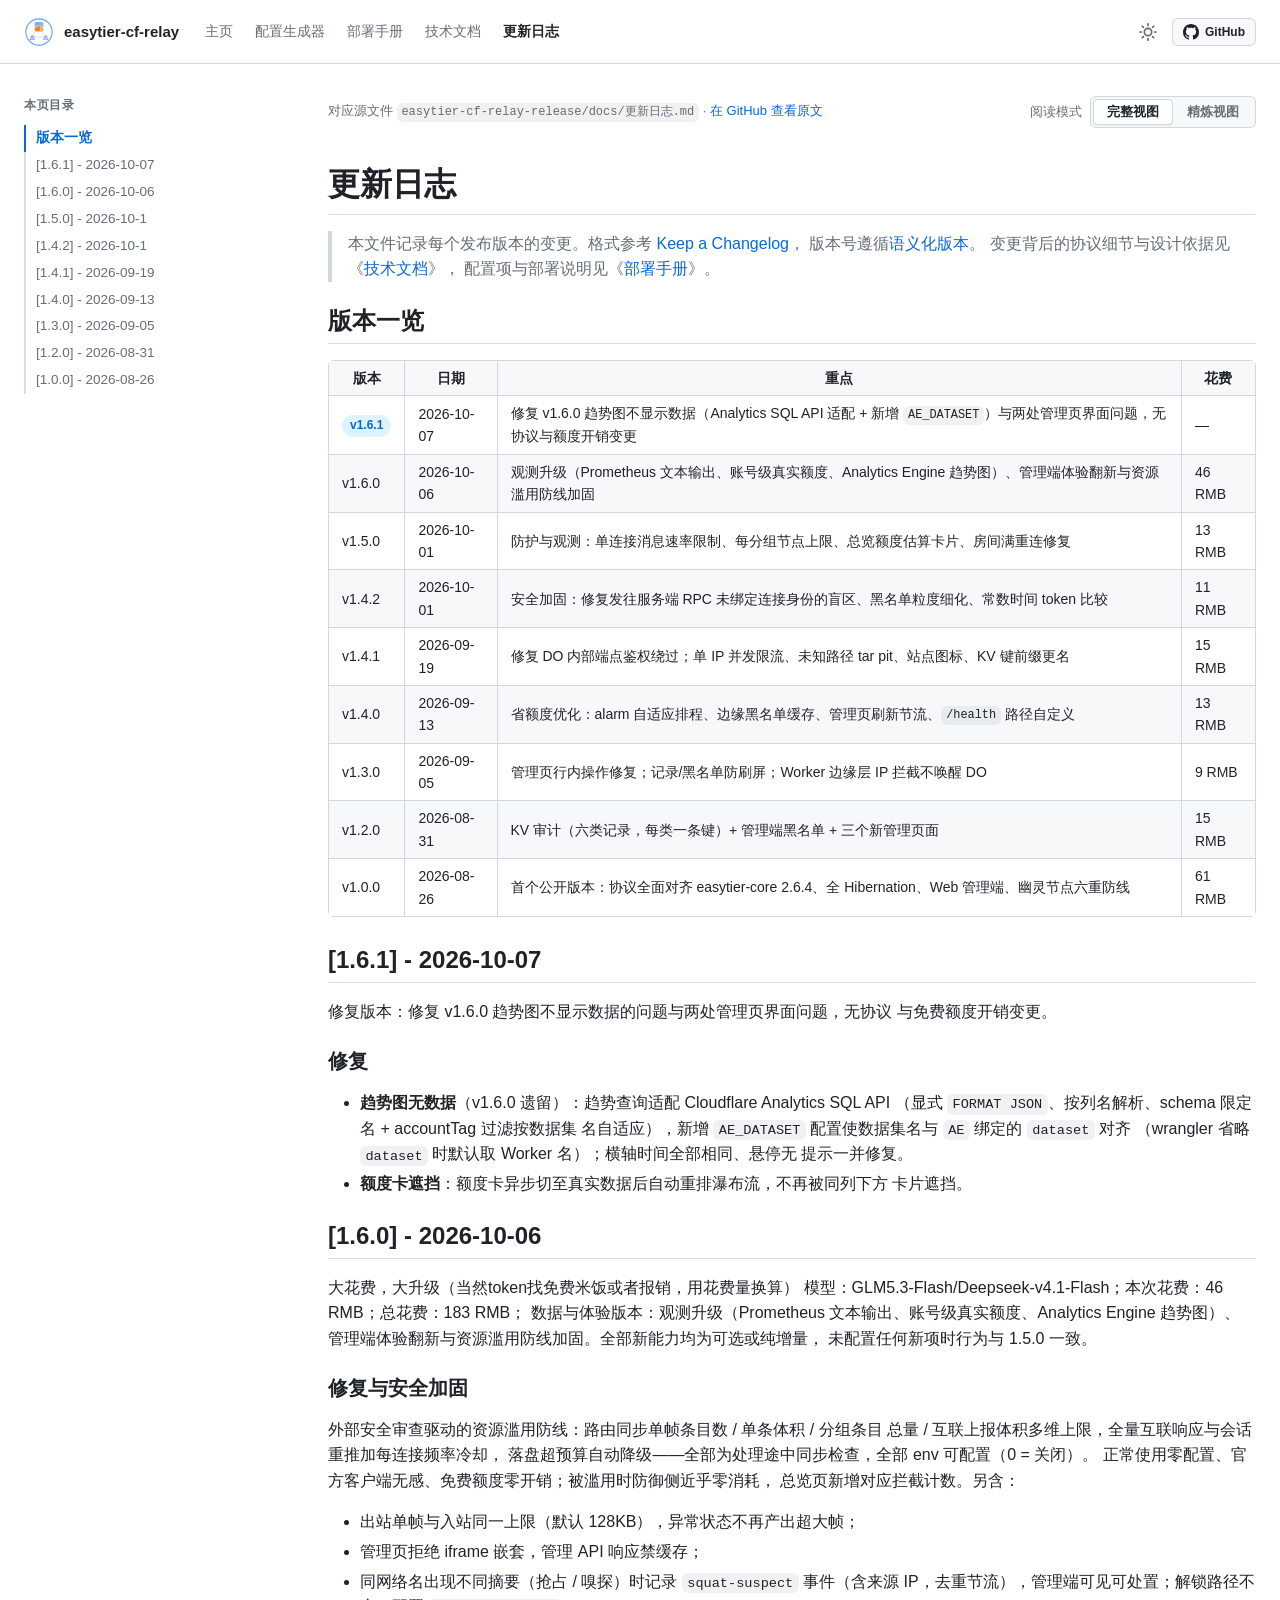
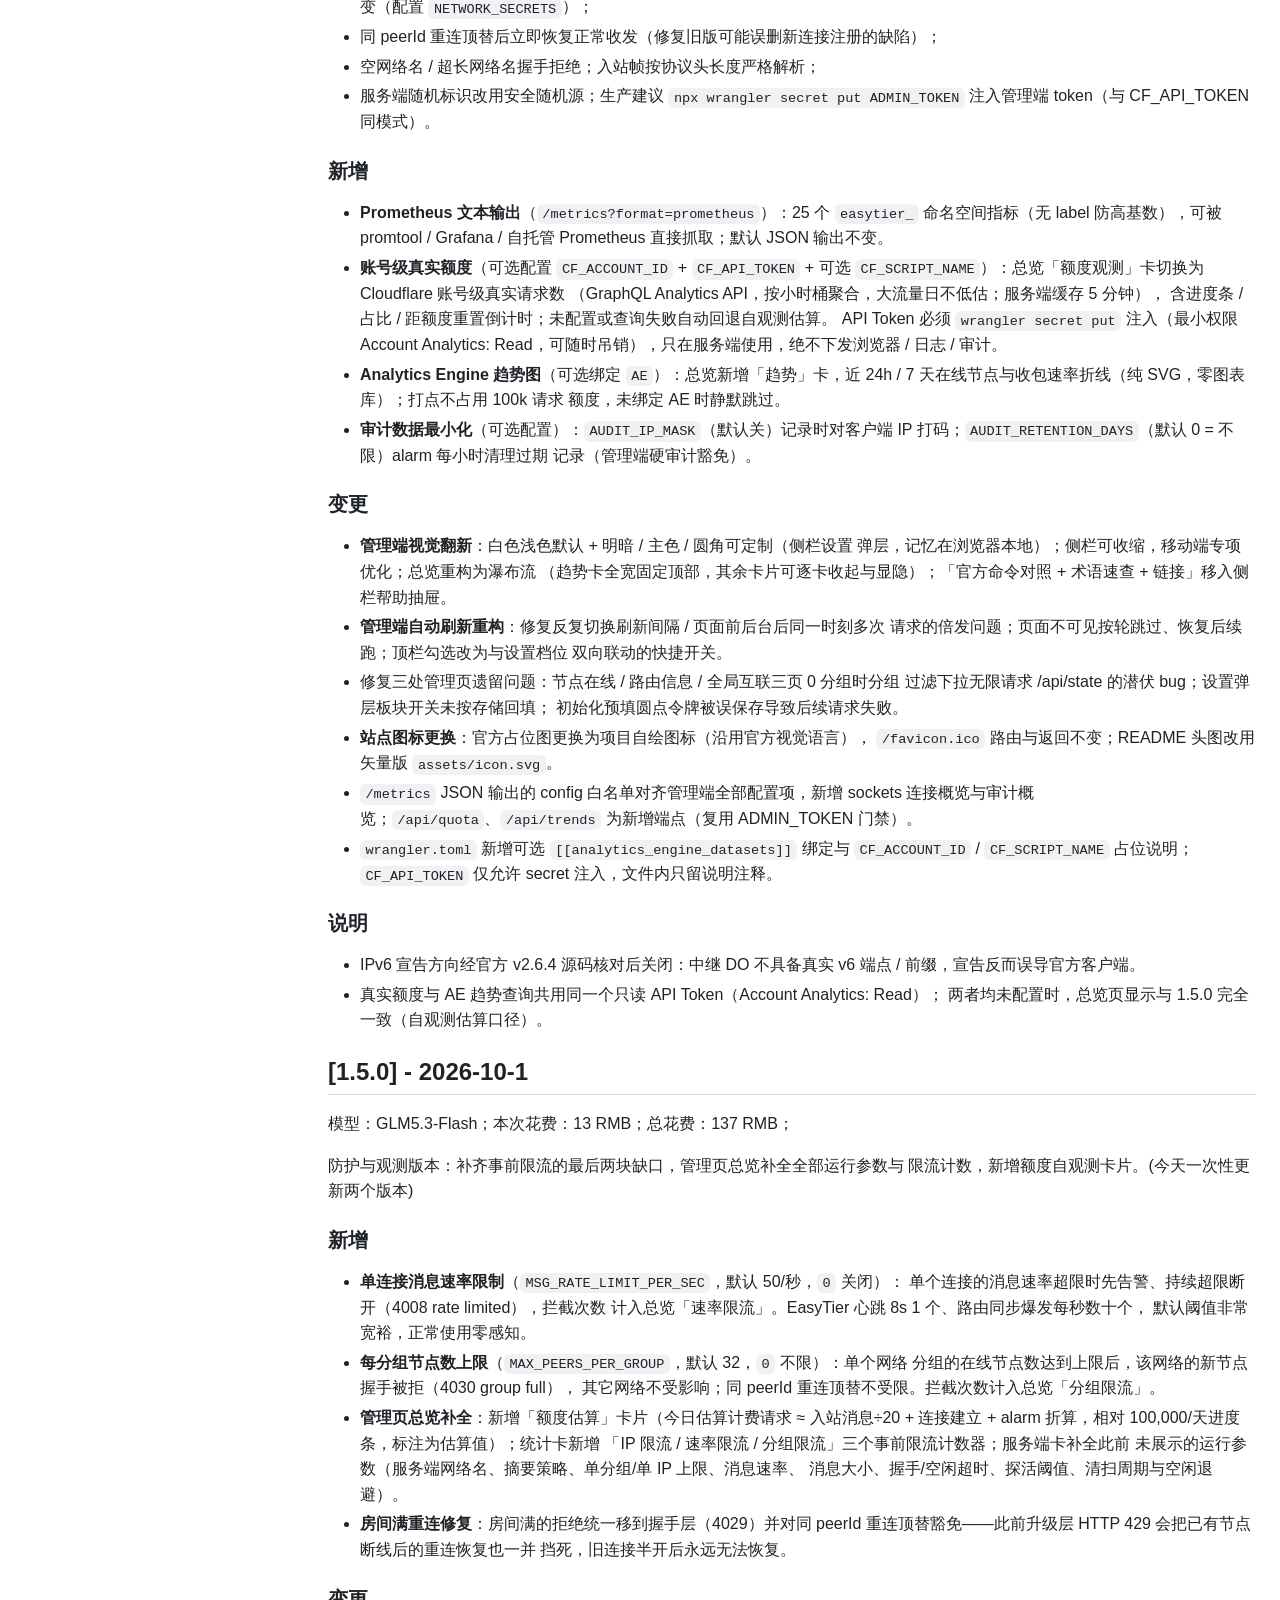
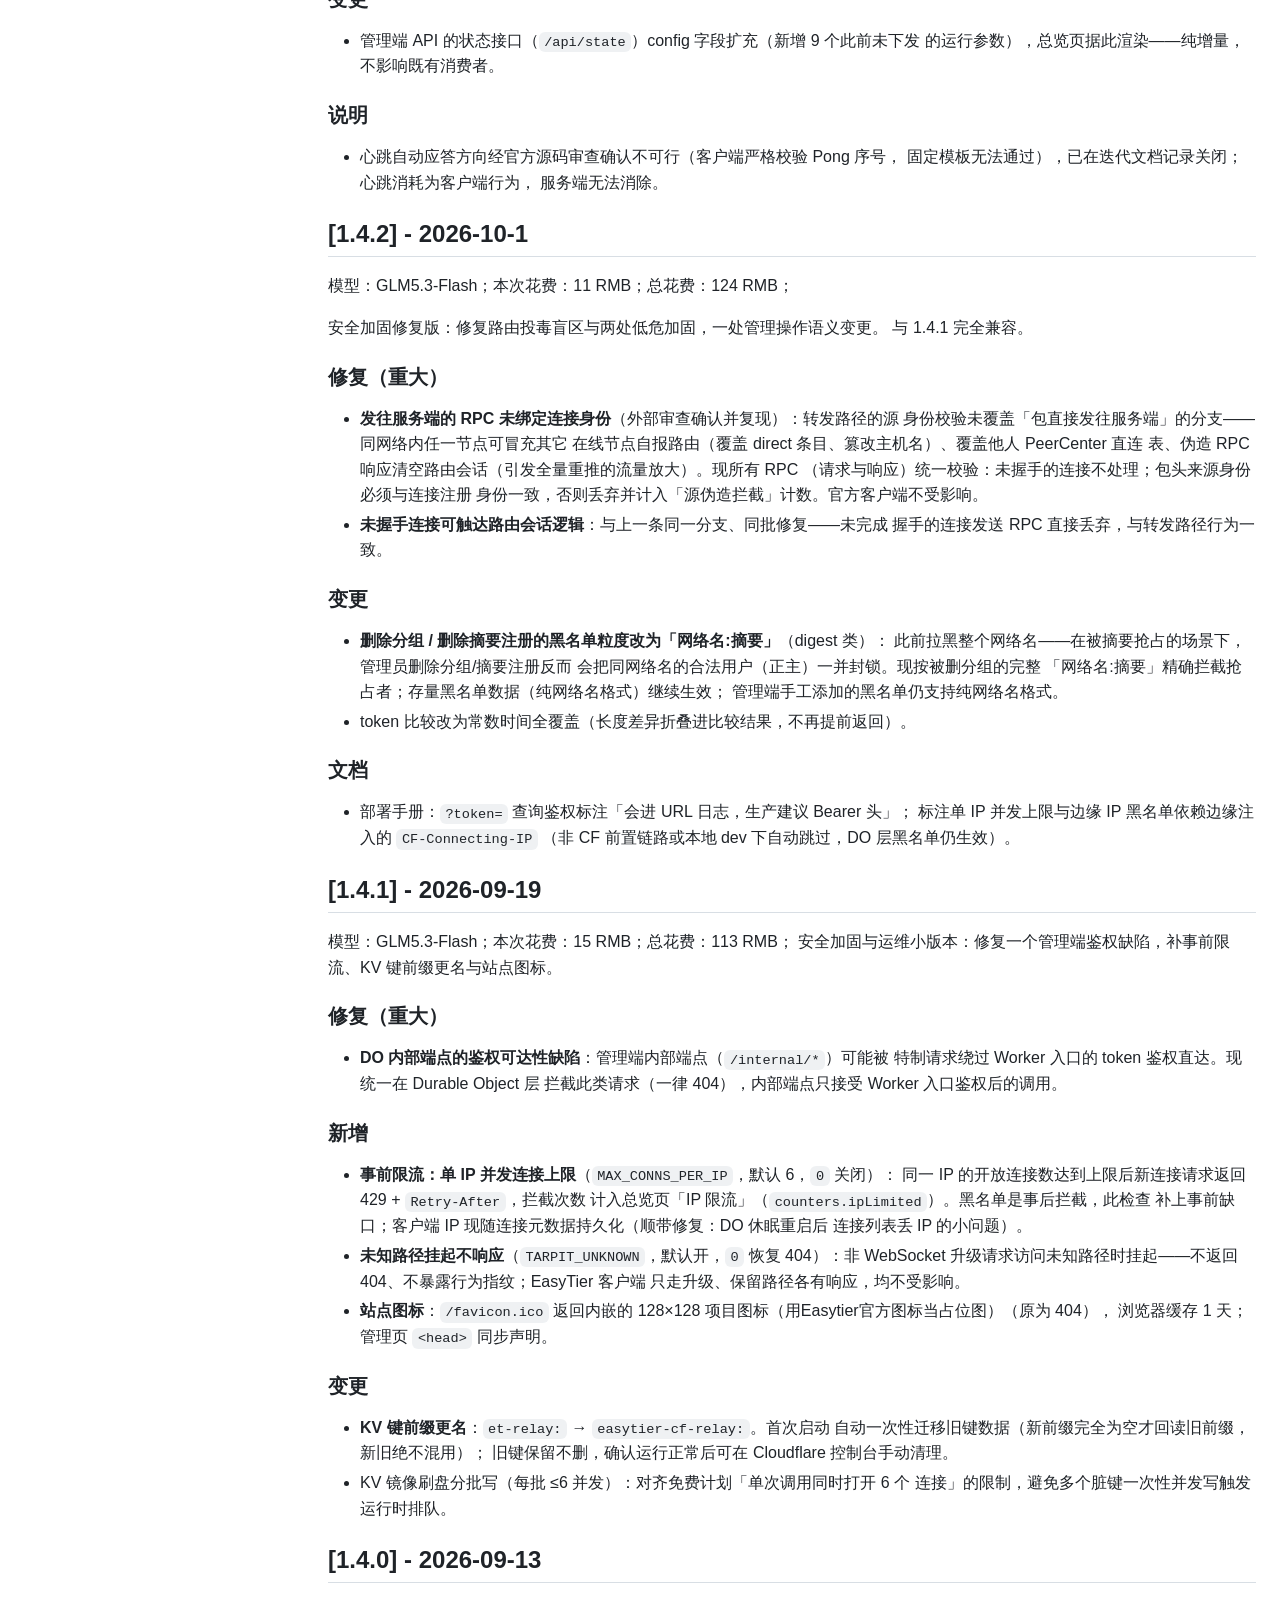
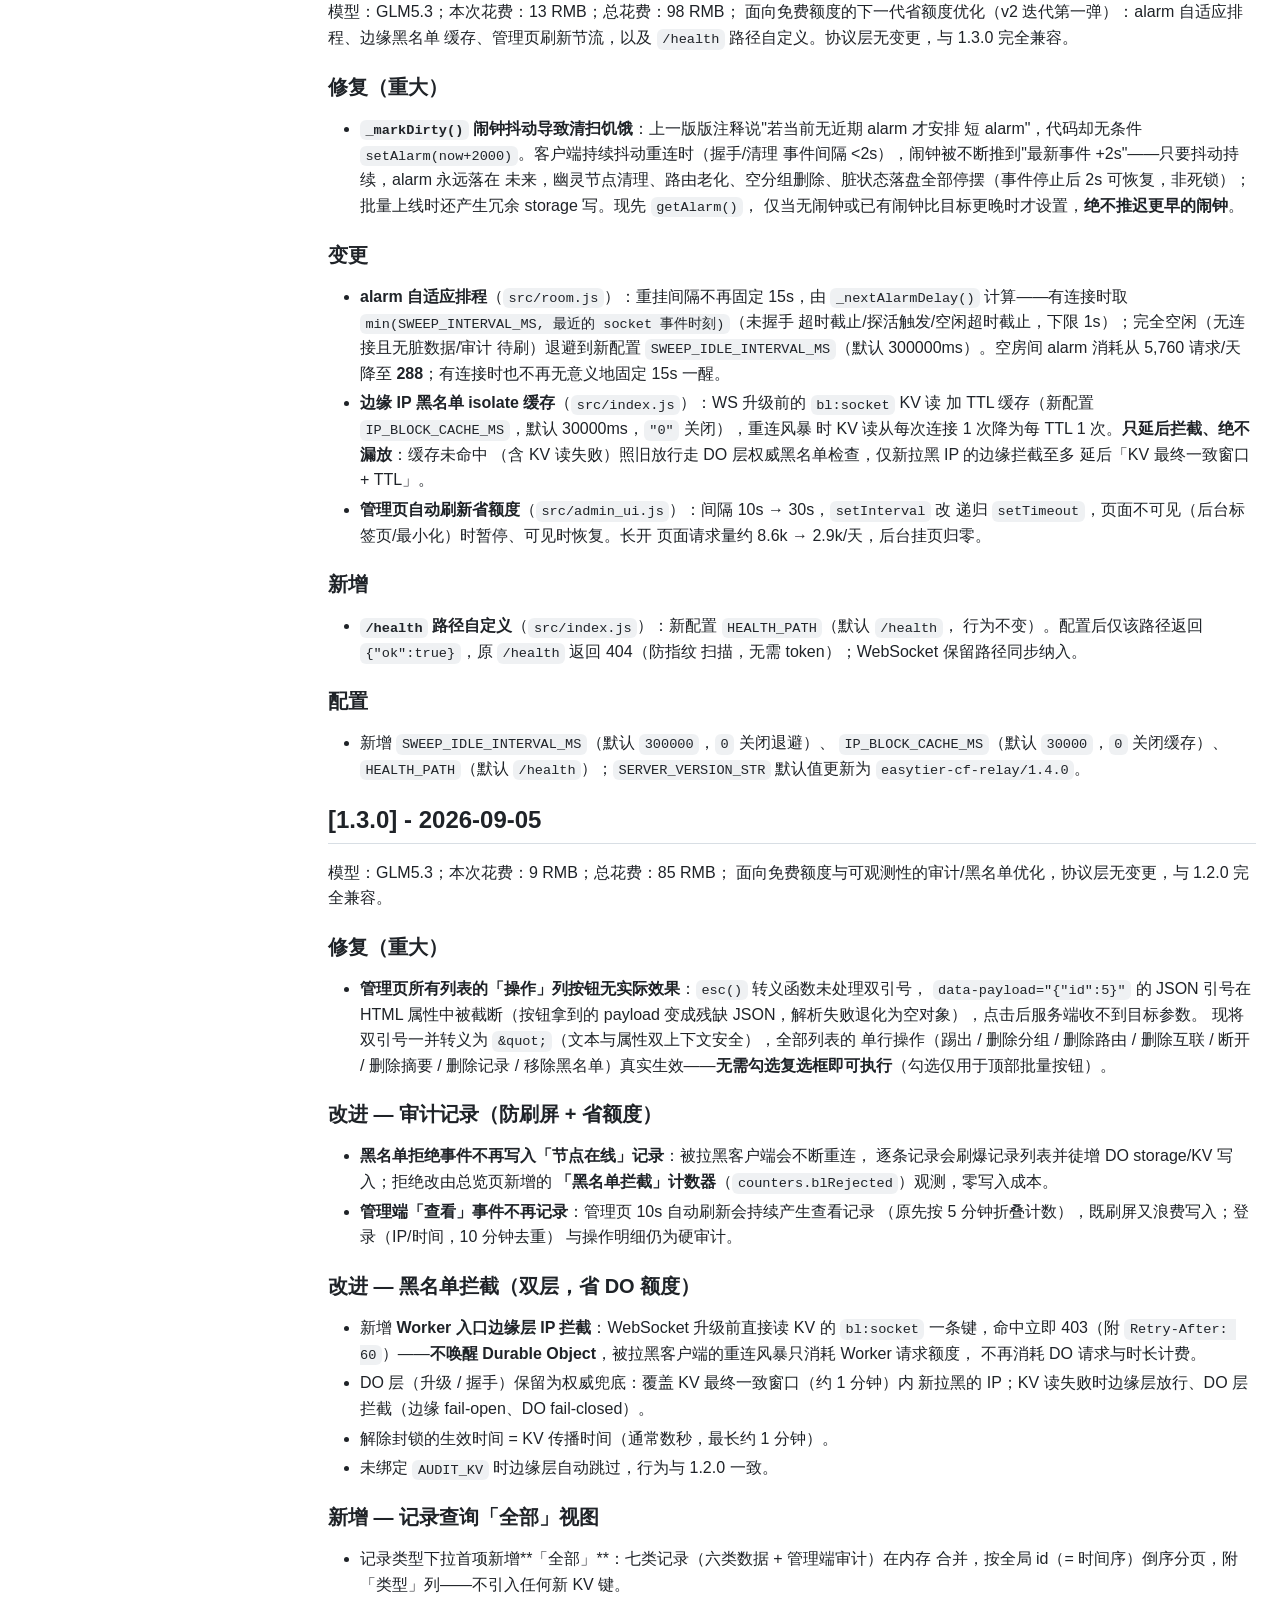
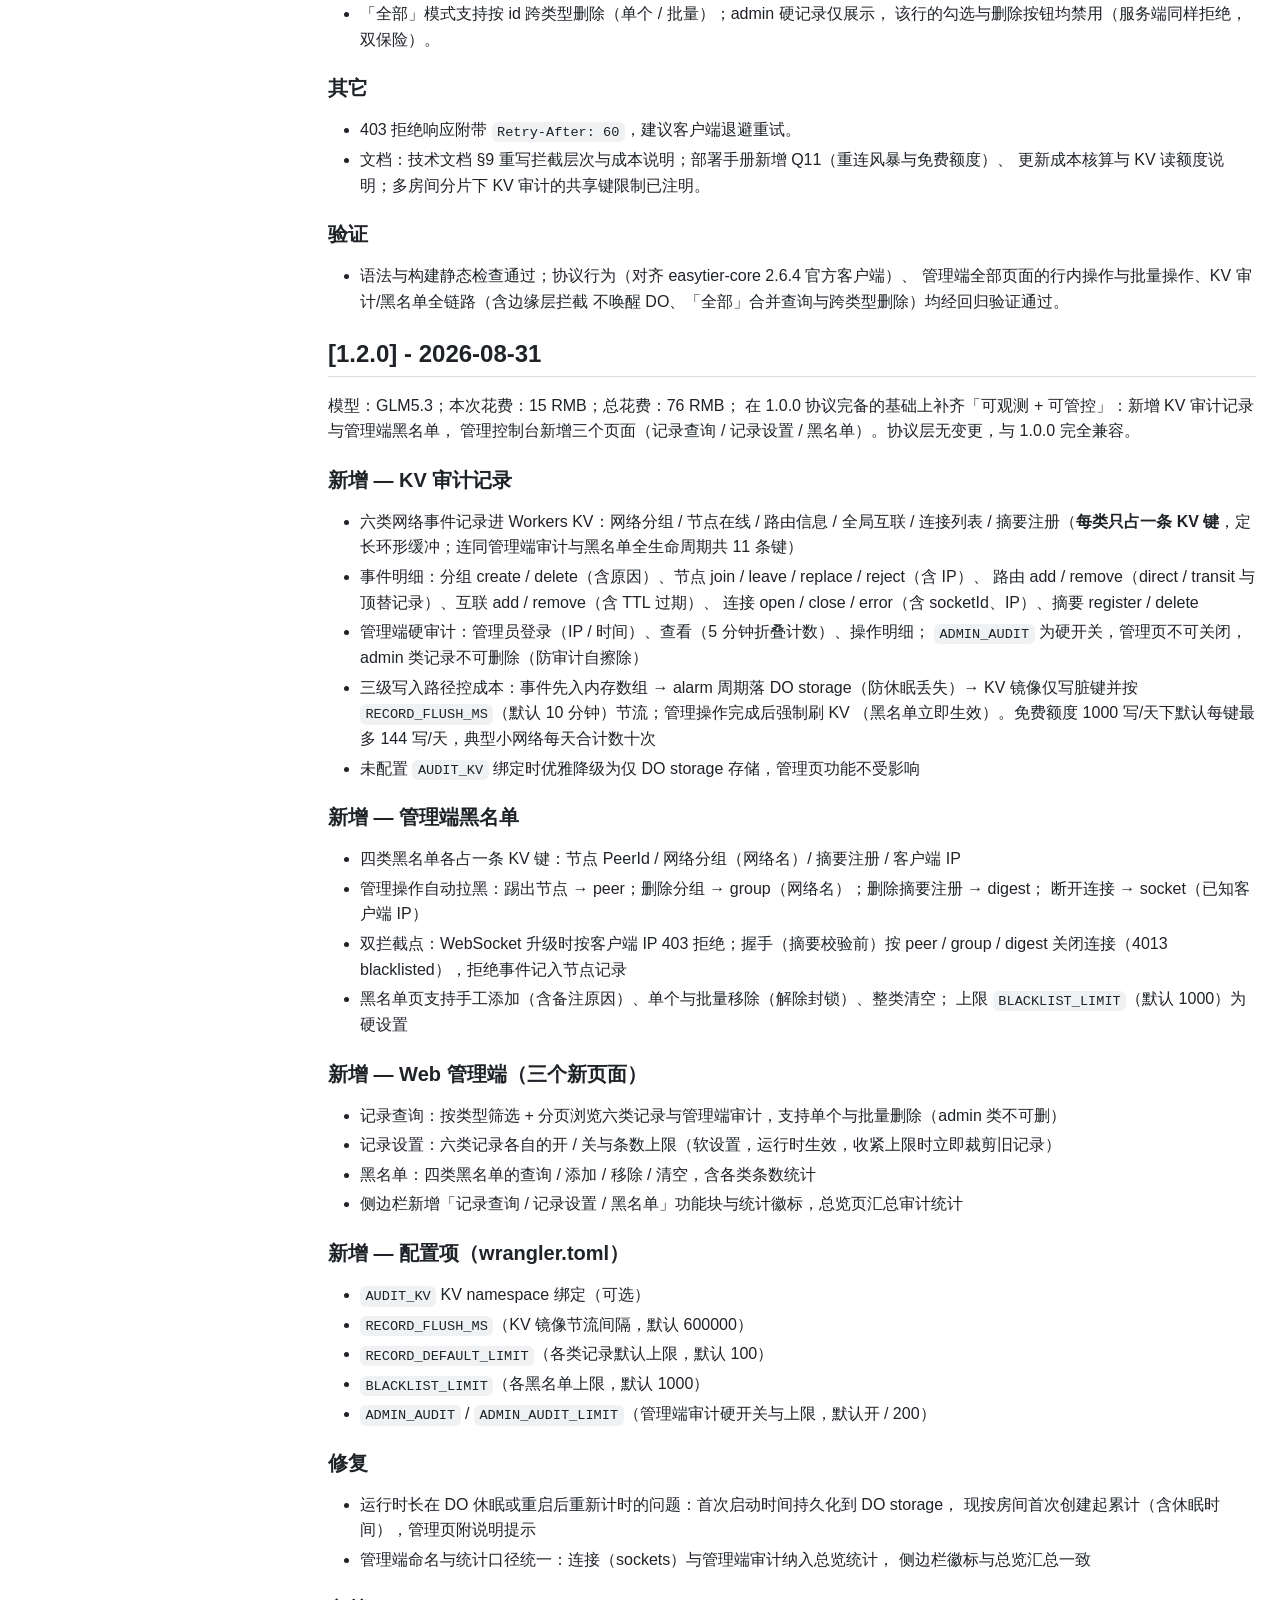
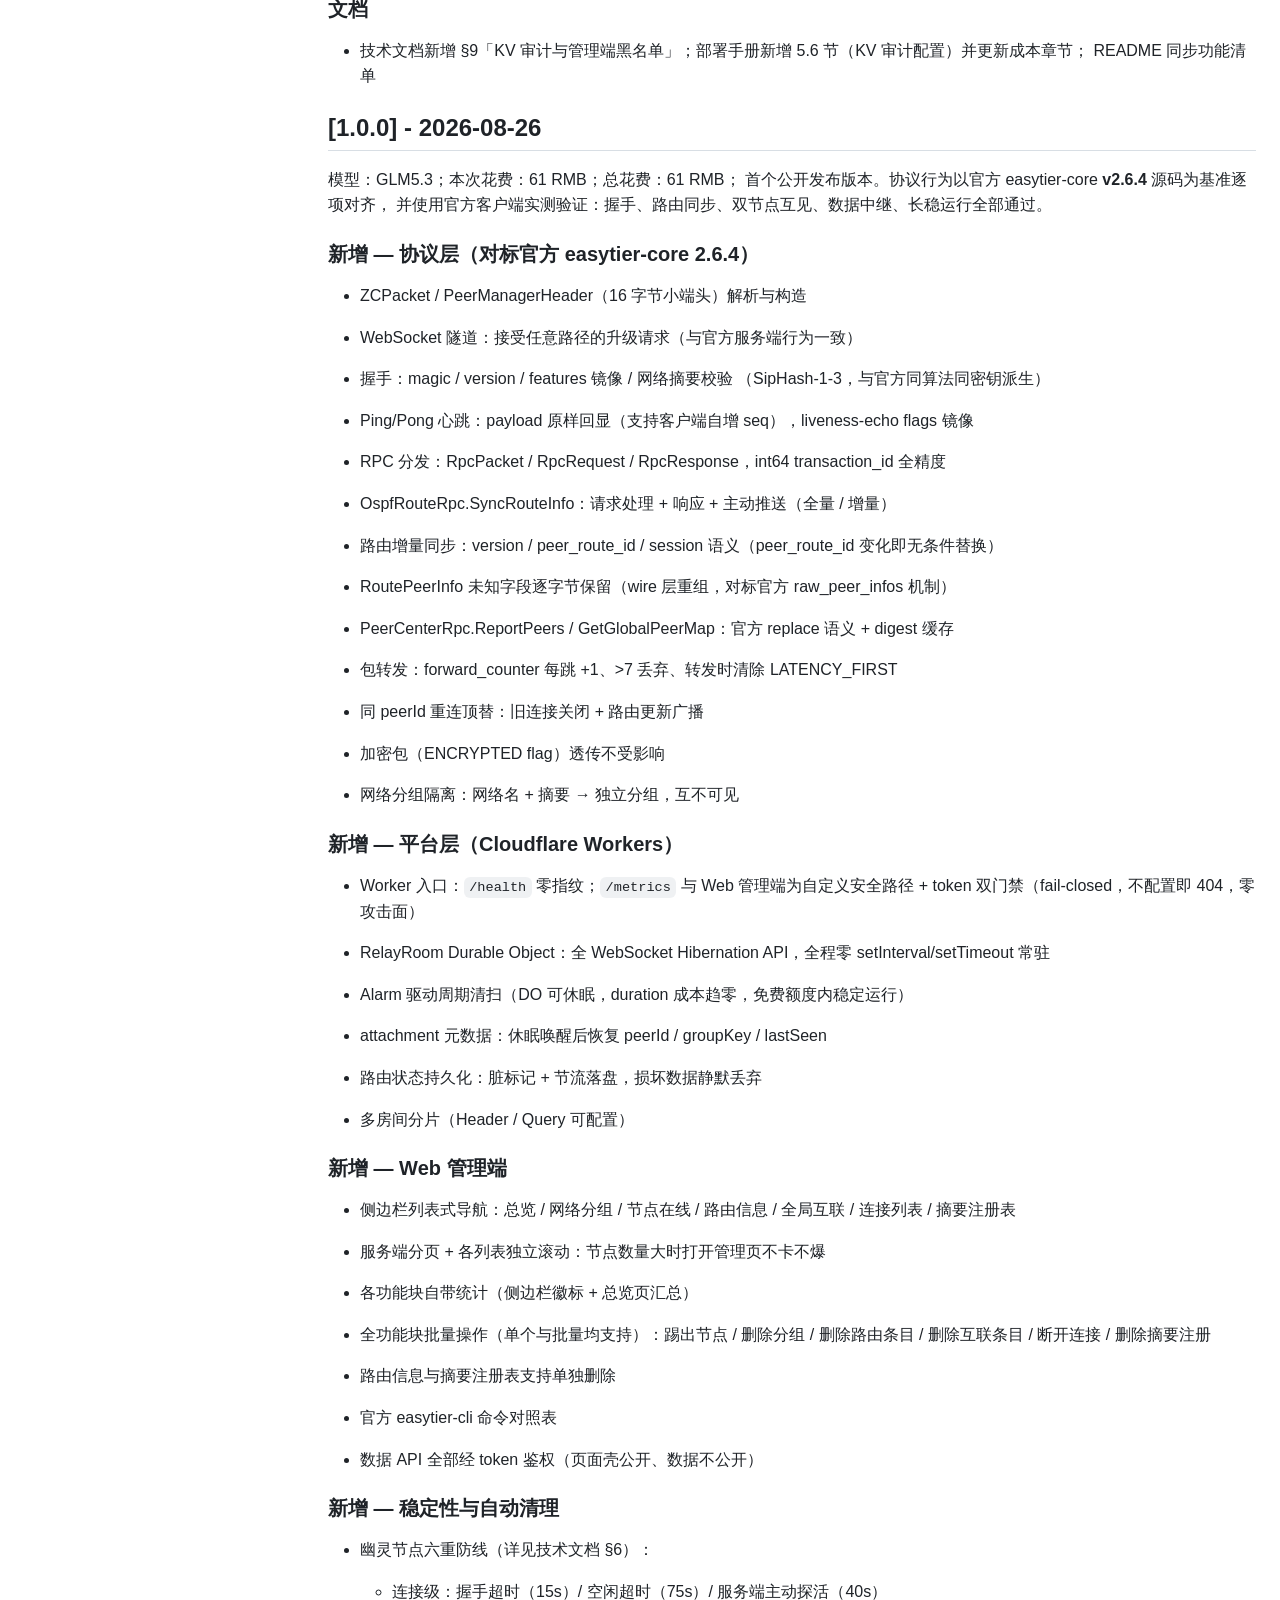
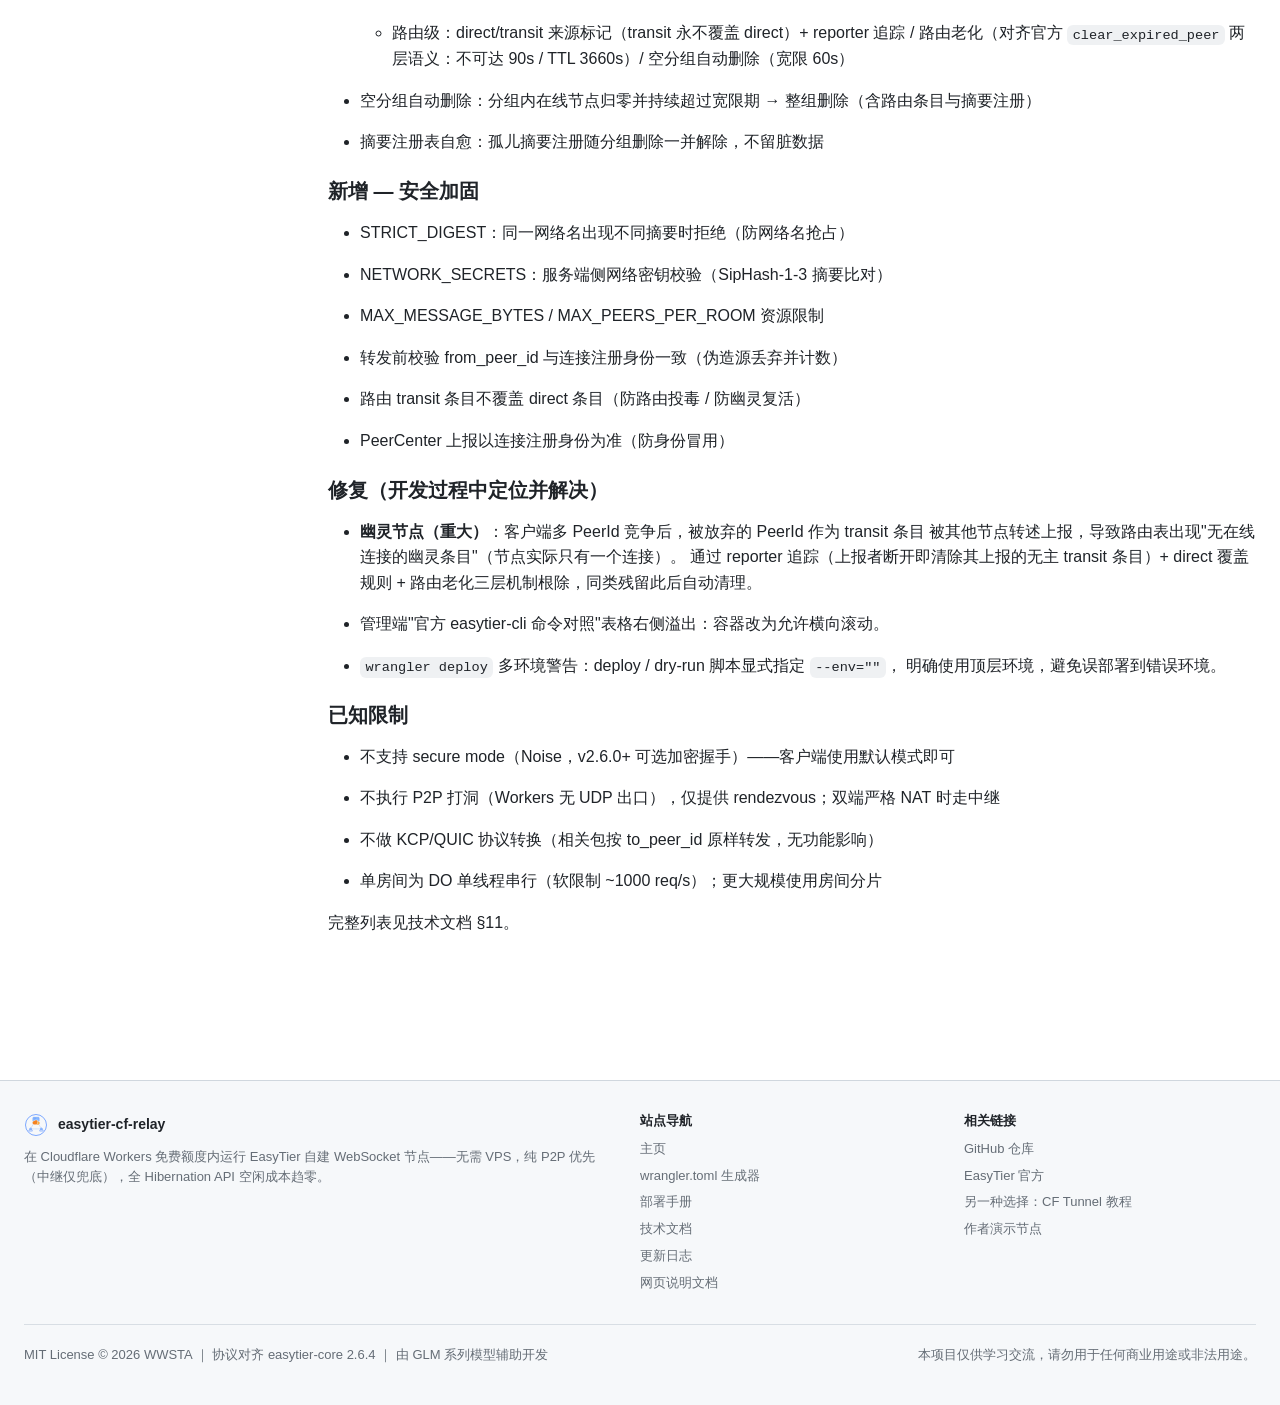
==== commit 6327894d: "随着版本更新到V1.6.1" ====
--- a/changelog.html
+++ b/changelog.html
@@ -4,7 +4,7 @@
 <meta charset="UTF-8">
 <meta name="viewport" content="width=device-width, initial-scale=1">
 <title>更新日志 — easytier-cf-relay</title>
-<meta name="description" content="EasyTier Cloudflare Relay 各版本变更明细（v1.0.0 ~ v1.6.0），Keep a Changelog 格式。">
+<meta name="description" content="EasyTier Cloudflare Relay 各版本变更明细（v1.0.0 ~ v1.6.1），Keep a Changelog 格式。">
 <link rel="icon" href="favicon.ico">
 <link rel="icon" type="image/svg+xml" href="assets/logo.svg">
 <script src="js/theme.js"></script>
@@ -48,7 +48,8 @@
     <p class="toc-title">本页目录</p>
     <ul>
           <li class="toc-h2"><a href="#version-overview">版本一览</a></li>
-          <li class="toc-h2"><a href="#160-2026-10-02">[1.6.0] - 2026-10-02</a></li>
+          <li class="toc-h2"><a href="#161-2026-10-07">[1.6.1] - 2026-10-07</a></li>
+          <li class="toc-h2 toc-extended"><a href="#160-2026-10-06">[1.6.0] - 2026-10-06</a></li>
           <li class="toc-h2 toc-extended"><a href="#150-2026-10-1">[1.5.0] - 2026-10-1</a></li>
           <li class="toc-h2 toc-extended"><a href="#142-2026-10-1">[1.4.2] - 2026-10-1</a></li>
           <li class="toc-h2 toc-extended"><a href="#141-2026-09-19">[1.4.1] - 2026-09-19</a></li>
@@ -90,7 +91,8 @@
 <table>
 <thead><tr><th>版本</th><th>日期</th><th>重点</th><th>花费</th></tr></thead>
 <tbody>
-<tr><td><span class="pill">v1.6.0</span></td><td>2026-10-02</td><td>观测升级（Prometheus 文本输出、账号级真实额度、Analytics Engine 趋势图）、管理端体验翻新与资源滥用防线加固</td><td>46 RMB</td></tr>
+<tr><td><span class="pill">v1.6.1</span></td><td>2026-10-07</td><td>修复 v1.6.0 趋势图不显示数据（Analytics SQL API 适配 + 新增 <code>AE_DATASET</code>）与两处管理页界面问题，无协议与额度开销变更</td><td>—</td></tr>
+<tr><td>v1.6.0</td><td>2026-10-06</td><td>观测升级（Prometheus 文本输出、账号级真实额度、Analytics Engine 趋势图）、管理端体验翻新与资源滥用防线加固</td><td>46 RMB</td></tr>
 <tr><td>v1.5.0</td><td>2026-10-01</td><td>防护与观测：单连接消息速率限制、每分组节点上限、总览额度估算卡片、房间满重连修复</td><td>13 RMB</td></tr>
 <tr><td>v1.4.2</td><td>2026-10-01</td><td>安全加固：修复发往服务端 RPC 未绑定连接身份的盲区、黑名单粒度细化、常数时间 token 比较</td><td>11 RMB</td></tr>
 <tr><td>v1.4.1</td><td>2026-09-19</td><td>修复 DO 内部端点鉴权绕过；单 IP 并发限流、未知路径 tar pit、站点图标、KV 键前缀更名</td><td>15 RMB</td></tr>
@@ -103,8 +105,25 @@
 </div>
 </div>
 
-<section class="doc-sec" id="160-2026-10-02-sec">
-<h2 id="160-2026-10-02" class="heading-anchor"><a class="anchor" href="#160-2026-10-02" aria-label="锚点链接"><svg viewBox="0 0 16 16" width="15" height="15" fill="currentColor" aria-hidden="true"><path d="m7.775 3.275a.75.75 0 0 0 1.06 1.06l1.25-1.25a2 2 0 1 1 2.83 2.83l-2.5 2.5a2 2 0 0 1-2.83 0 .75.75 0 0 0-1.06 1.06 3.5 3.5 0 0 0 4.95 0l2.5-2.5a3.5 3.5 0 0 0-4.95-4.95l-1.25 1.25Zm-4.69 9.64a2 2 0 0 1 0-2.83l2.5-2.5a2 2 0 0 1 2.83 0 .75.75 0 0 0 1.06-1.06 3.5 3.5 0 0 0-4.95 0l-2.5 2.5a3.5 3.5 0 0 0 4.95 4.95l1.25-1.25a.75.75 0 0 0-1.06-1.06l-1.25 1.25a2 2 0 0 1-2.83 0Z"/></svg></a>[1.6.0] - 2026-10-02</h2>
+<section class="doc-sec" id="161-2026-10-07-sec">
+<h2 id="161-2026-10-07" class="heading-anchor"><a class="anchor" href="#161-2026-10-07" aria-label="锚点链接"><svg viewBox="0 0 16 16" width="15" height="15" fill="currentColor" aria-hidden="true"><path d="m7.775 3.275a.75.75 0 0 0 1.06 1.06l1.25-1.25a2 2 0 1 1 2.83 2.83l-2.5 2.5a2 2 0 0 1-2.83 0 .75.75 0 0 0-1.06 1.06 3.5 3.5 0 0 0 4.95 0l2.5-2.5a3.5 3.5 0 0 0-4.95-4.95l-1.25 1.25Zm-4.69 9.64a2 2 0 0 1 0-2.83l2.5-2.5a2 2 0 0 1 2.83 0 .75.75 0 0 0 1.06-1.06 3.5 3.5 0 0 0-4.95 0l-2.5 2.5a3.5 3.5 0 0 0 4.95 4.95l1.25-1.25a.75.75 0 0 0-1.06-1.06l-1.25 1.25a2 2 0 0 1-2.83 0Z"/></svg></a>[1.6.1] - 2026-10-07</h2>
+<p>修复版本：修复 v1.6.0 趋势图不显示数据的问题与两处管理页界面问题，无协议
+与免费额度开销变更。</p>
+<h3 id="修复" class="heading-anchor"><a class="anchor" href="#修复" aria-label="锚点链接"><svg viewBox="0 0 16 16" width="15" height="15" fill="currentColor" aria-hidden="true"><path d="m7.775 3.275a.75.75 0 0 0 1.06 1.06l1.25-1.25a2 2 0 1 1 2.83 2.83l-2.5 2.5a2 2 0 0 1-2.83 0 .75.75 0 0 0-1.06 1.06 3.5 3.5 0 0 0 4.95 0l2.5-2.5a3.5 3.5 0 0 0-4.95-4.95l-1.25 1.25Zm-4.69 9.64a2 2 0 0 1 0-2.83l2.5-2.5a2 2 0 0 1 2.83 0 .75.75 0 0 0 1.06-1.06 3.5 3.5 0 0 0-4.95 0l-2.5 2.5a3.5 3.5 0 0 0 4.95 4.95l1.25-1.25a.75.75 0 0 0-1.06-1.06l-1.25 1.25a2 2 0 0 1-2.83 0Z"/></svg></a>修复</h3>
+<ul>
+<li><strong>趋势图无数据</strong>（v1.6.0 遗留）：趋势查询适配 Cloudflare Analytics SQL API
+（显式 <code>FORMAT JSON</code>、按列名解析、schema 限定名 + accountTag 过滤按数据集
+名自适应），新增 <code>AE_DATASET</code> 配置使数据集名与 <code>AE</code> 绑定的 <code>dataset</code> 对齐
+（wrangler 省略 <code>dataset</code> 时默认取 Worker 名）；横轴时间全部相同、悬停无
+提示一并修复。</li>
+<li><strong>额度卡遮挡</strong>：额度卡异步切至真实数据后自动重排瀑布流，不再被同列下方
+卡片遮挡。</li>
+</ul>
+
+</section>
+
+<section class="doc-sec sec-extended" id="160-2026-10-06-sec">
+<h2 id="160-2026-10-06" class="heading-anchor"><a class="anchor" href="#160-2026-10-06" aria-label="锚点链接"><svg viewBox="0 0 16 16" width="15" height="15" fill="currentColor" aria-hidden="true"><path d="m7.775 3.275a.75.75 0 0 0 1.06 1.06l1.25-1.25a2 2 0 1 1 2.83 2.83l-2.5 2.5a2 2 0 0 1-2.83 0 .75.75 0 0 0-1.06 1.06 3.5 3.5 0 0 0 4.95 0l2.5-2.5a3.5 3.5 0 0 0-4.95-4.95l-1.25 1.25Zm-4.69 9.64a2 2 0 0 1 0-2.83l2.5-2.5a2 2 0 0 1 2.83 0 .75.75 0 0 0 1.06-1.06 3.5 3.5 0 0 0-4.95 0l-2.5 2.5a3.5 3.5 0 0 0 4.95 4.95l1.25-1.25a.75.75 0 0 0-1.06-1.06l-1.25 1.25a2 2 0 0 1-2.83 0Z"/></svg></a>[1.6.0] - 2026-10-06</h2>
 <p>大花费，大升级（当然token找免费米饭或者报销，用花费量换算）
 模型：GLM5.3-Flash/Deepseek-v4.1-Flash；本次花费：46 RMB；总花费：183 RMB；
 数据与体验版本：观测升级（Prometheus 文本输出、账号级真实额度、Analytics Engine
@@ -423,7 +442,7 @@
 <li><code>BLACKLIST_LIMIT</code>（各黑名单上限，默认 1000）</li>
 <li><code>ADMIN_AUDIT</code> / <code>ADMIN_AUDIT_LIMIT</code>（管理端审计硬开关与上限，默认开 / 200）</li>
 </ul>
-<h3 id="修复" class="heading-anchor"><a class="anchor" href="#修复" aria-label="锚点链接"><svg viewBox="0 0 16 16" width="15" height="15" fill="currentColor" aria-hidden="true"><path d="m7.775 3.275a.75.75 0 0 0 1.06 1.06l1.25-1.25a2 2 0 1 1 2.83 2.83l-2.5 2.5a2 2 0 0 1-2.83 0 .75.75 0 0 0-1.06 1.06 3.5 3.5 0 0 0 4.95 0l2.5-2.5a3.5 3.5 0 0 0-4.95-4.95l-1.25 1.25Zm-4.69 9.64a2 2 0 0 1 0-2.83l2.5-2.5a2 2 0 0 1 2.83 0 .75.75 0 0 0 1.06-1.06 3.5 3.5 0 0 0-4.95 0l-2.5 2.5a3.5 3.5 0 0 0 4.95 4.95l1.25-1.25a.75.75 0 0 0-1.06-1.06l-1.25 1.25a2 2 0 0 1-2.83 0Z"/></svg></a>修复</h3>
+<h3 id="修复-2" class="heading-anchor"><a class="anchor" href="#修复-2" aria-label="锚点链接"><svg viewBox="0 0 16 16" width="15" height="15" fill="currentColor" aria-hidden="true"><path d="m7.775 3.275a.75.75 0 0 0 1.06 1.06l1.25-1.25a2 2 0 1 1 2.83 2.83l-2.5 2.5a2 2 0 0 1-2.83 0 .75.75 0 0 0-1.06 1.06 3.5 3.5 0 0 0 4.95 0l2.5-2.5a3.5 3.5 0 0 0-4.95-4.95l-1.25 1.25Zm-4.69 9.64a2 2 0 0 1 0-2.83l2.5-2.5a2 2 0 0 1 2.83 0 .75.75 0 0 0 1.06-1.06 3.5 3.5 0 0 0-4.95 0l-2.5 2.5a3.5 3.5 0 0 0 4.95 4.95l1.25-1.25a.75.75 0 0 0-1.06-1.06l-1.25 1.25a2 2 0 0 1-2.83 0Z"/></svg></a>修复</h3>
 <ul>
 <li>运行时长在 DO 休眠或重启后重新计时的问题：首次启动时间持久化到 DO storage，
 现按房间首次创建起累计（含休眠时间），管理页附说明提示</li>
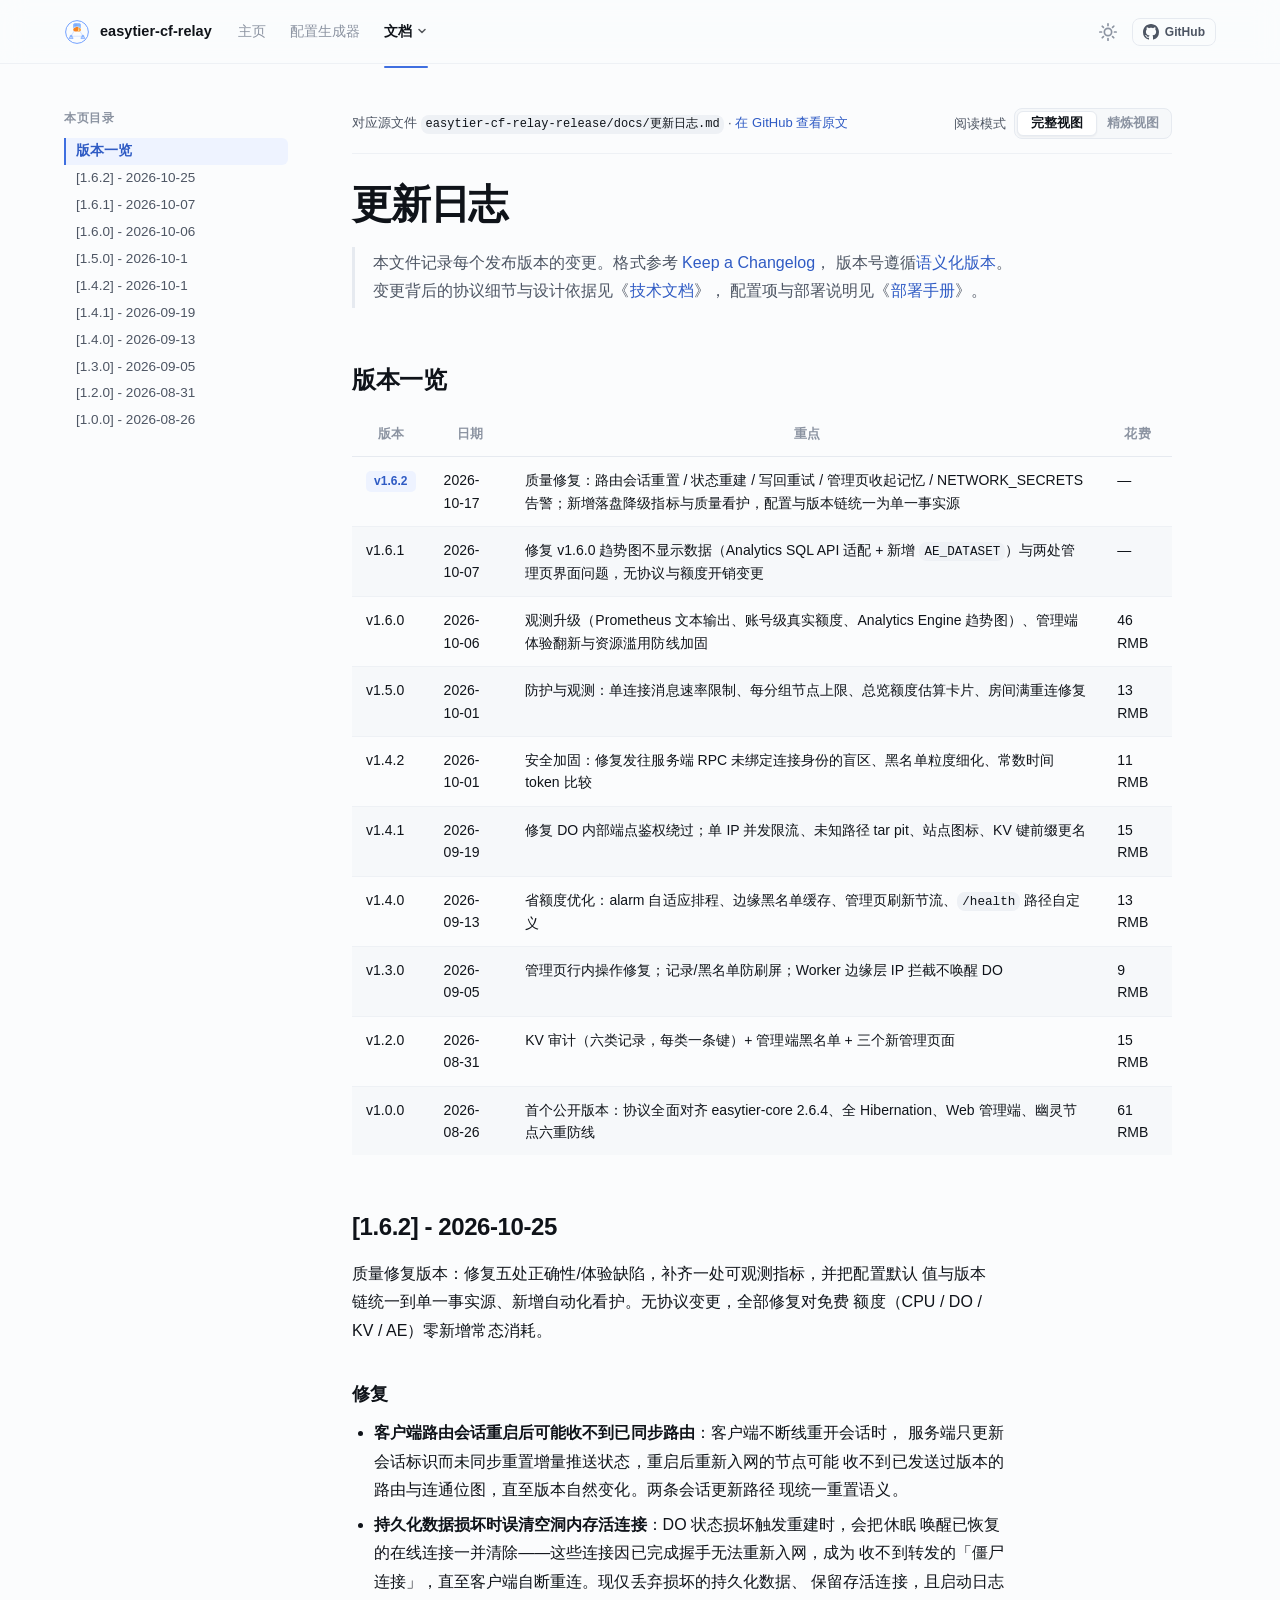
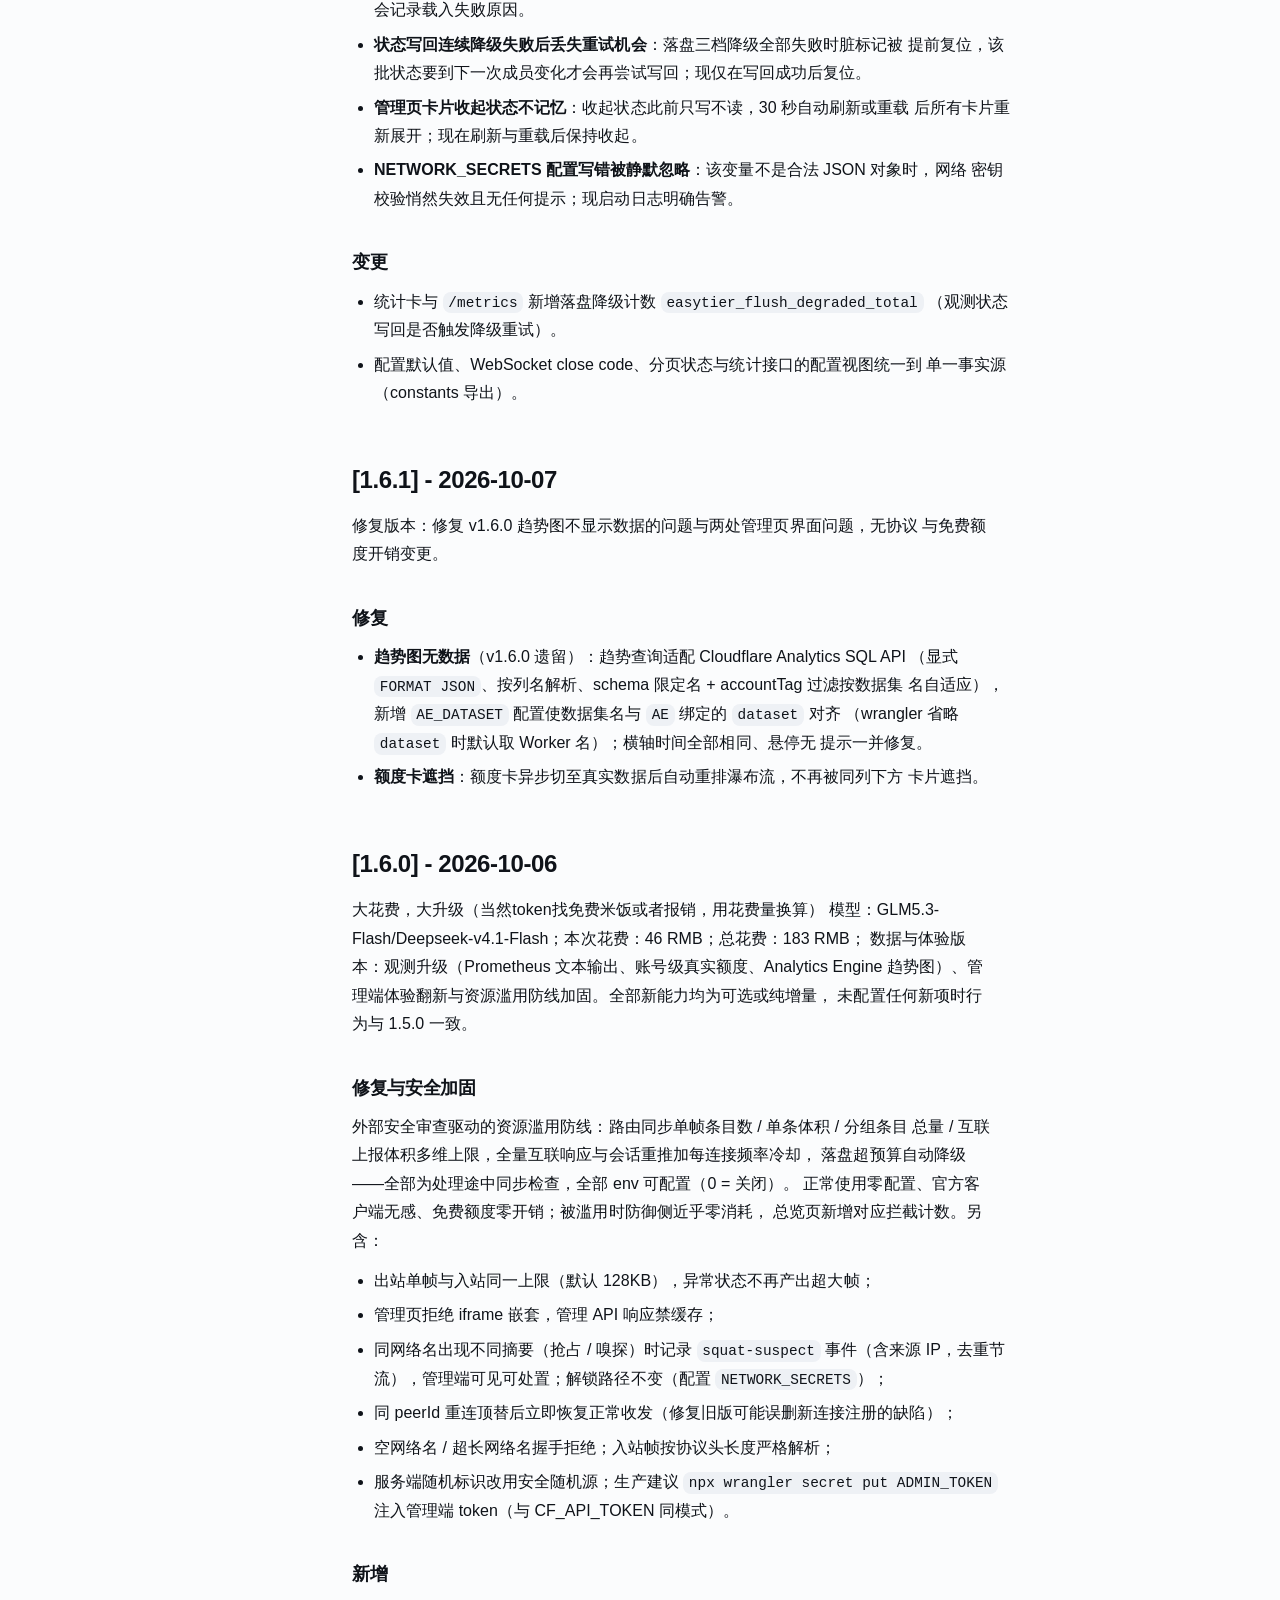
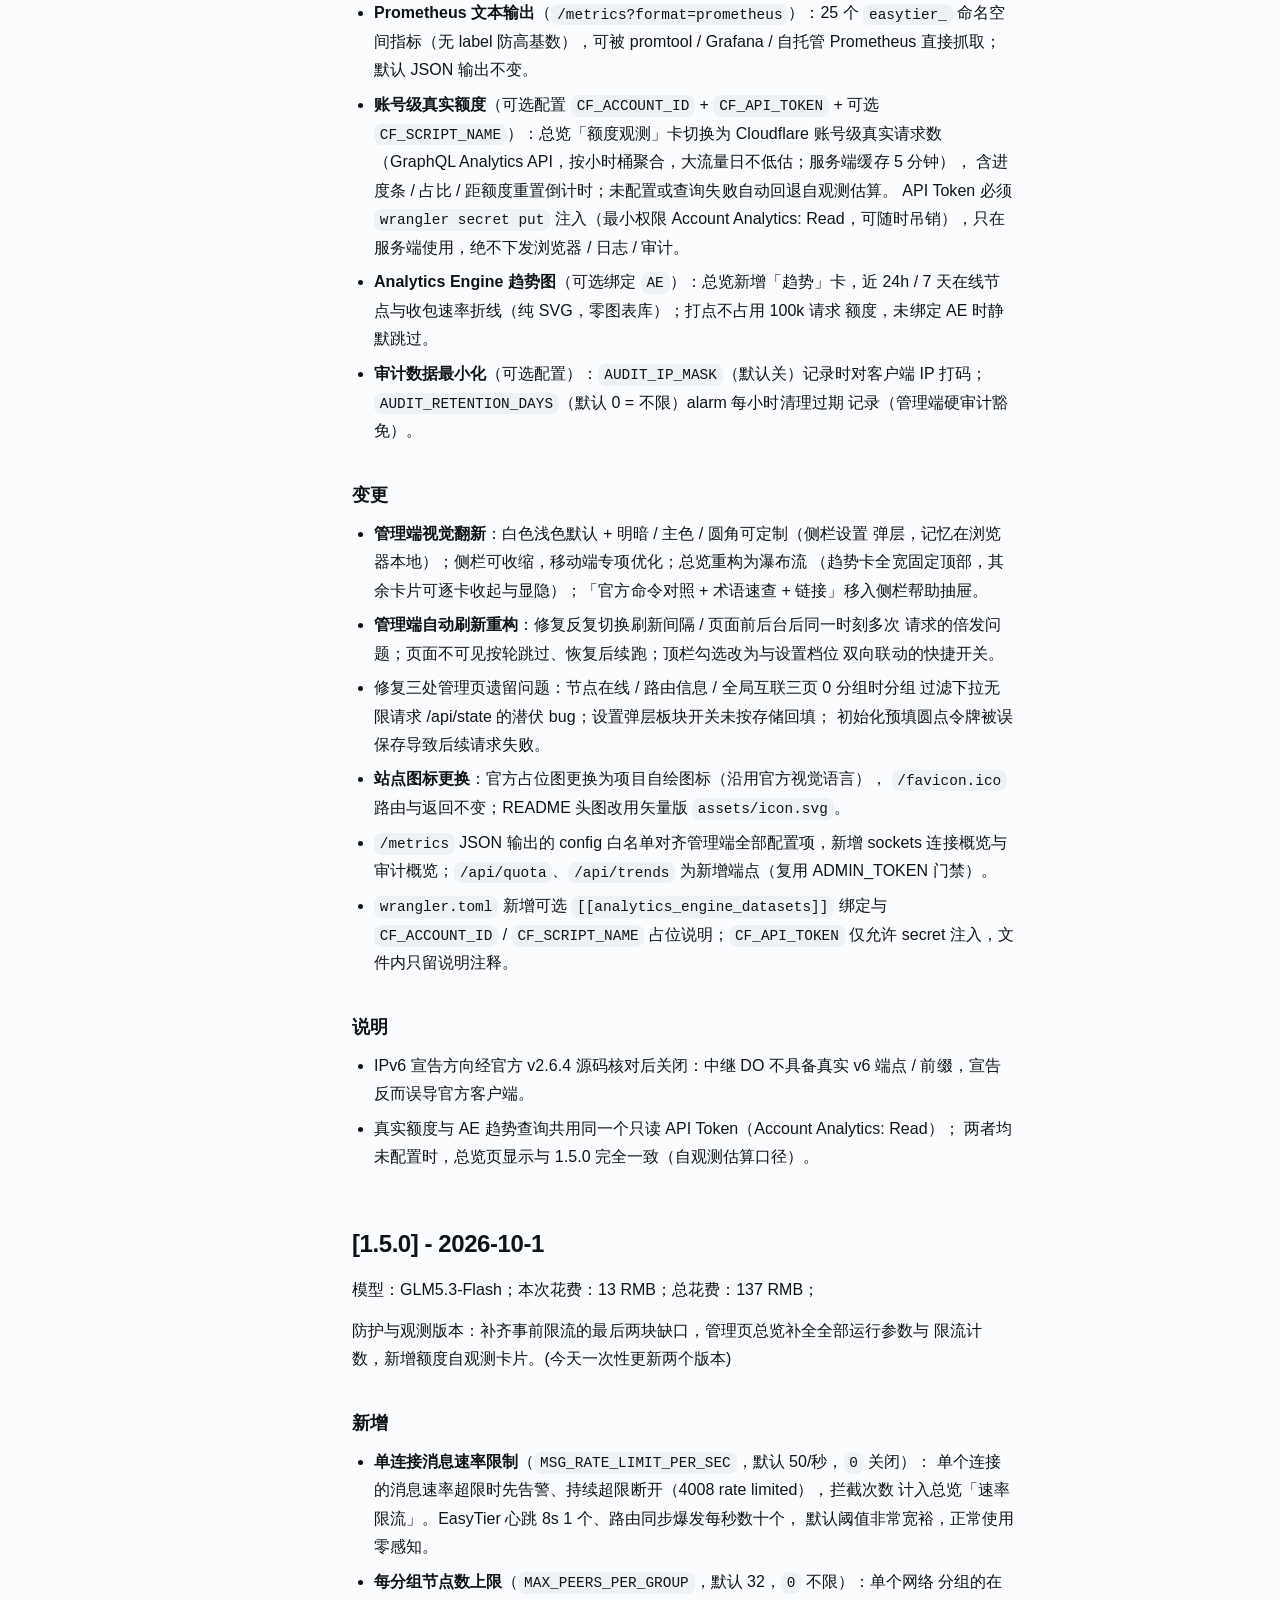
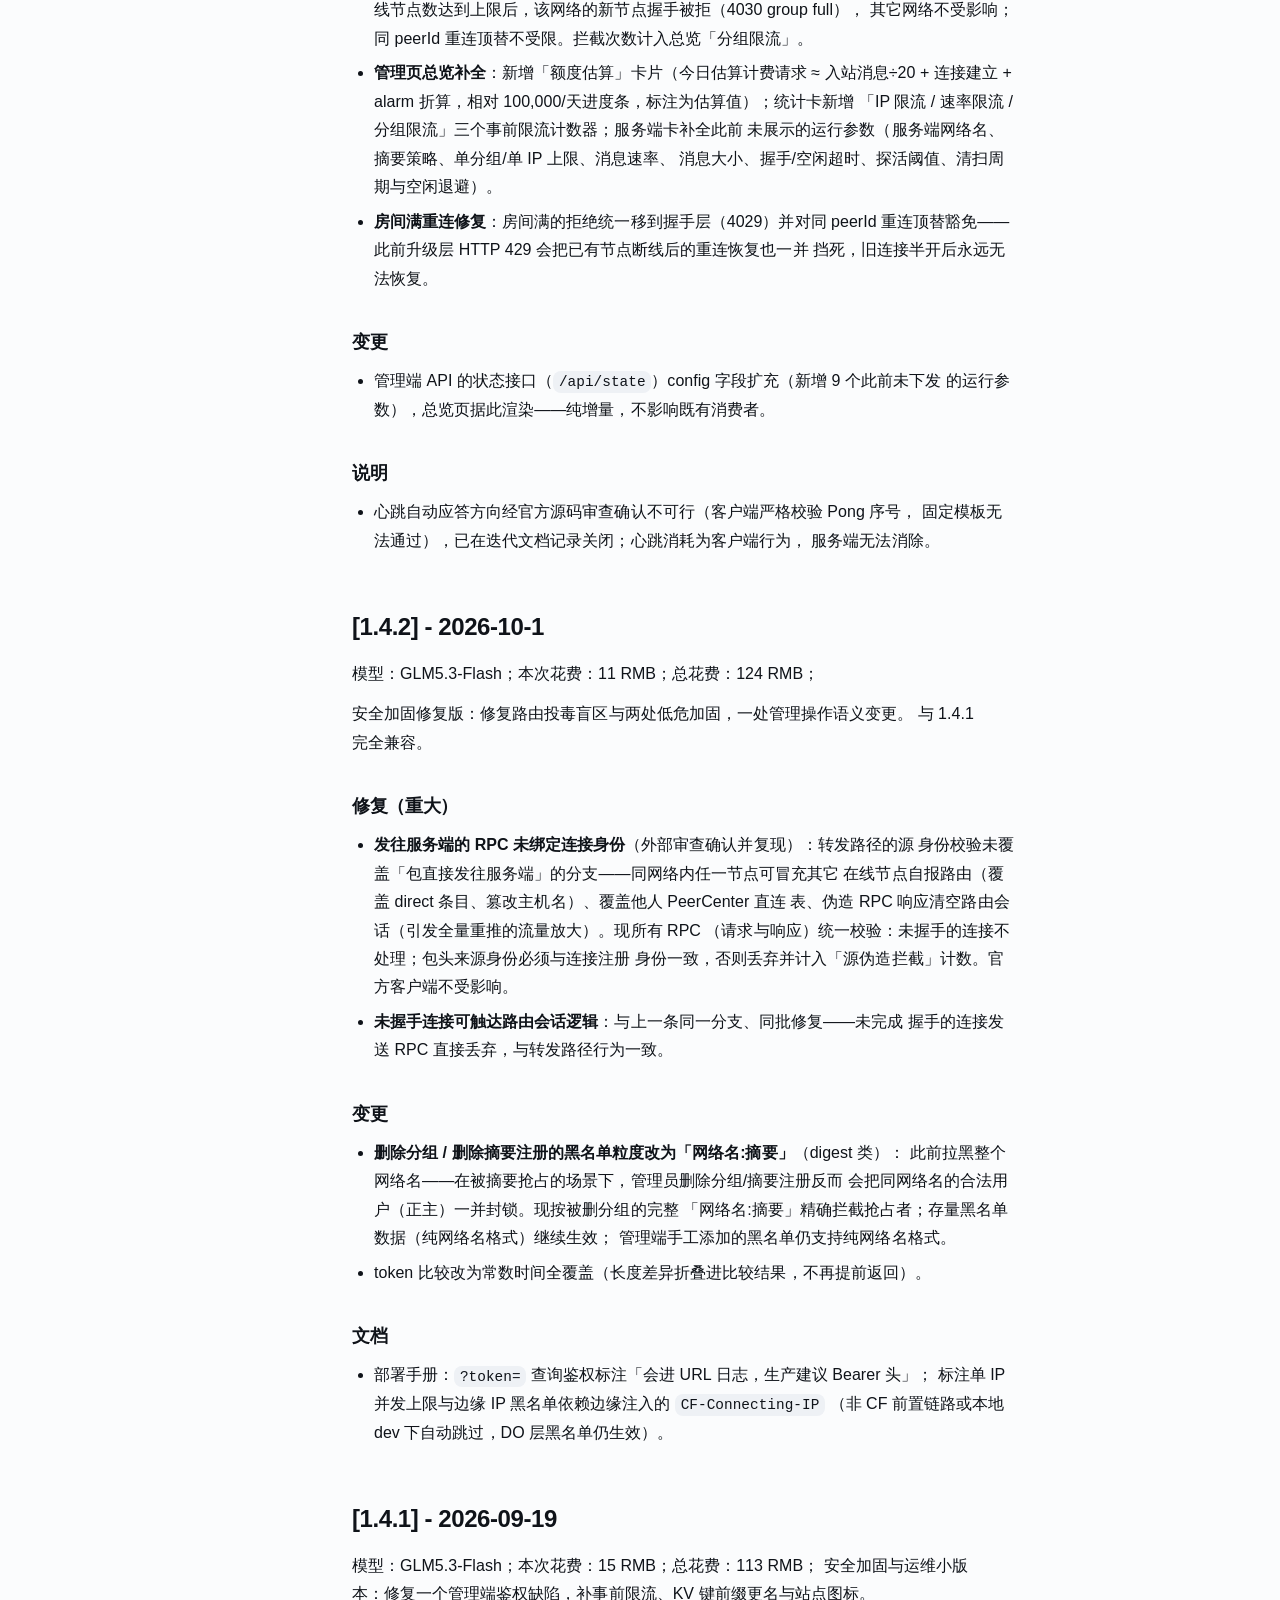
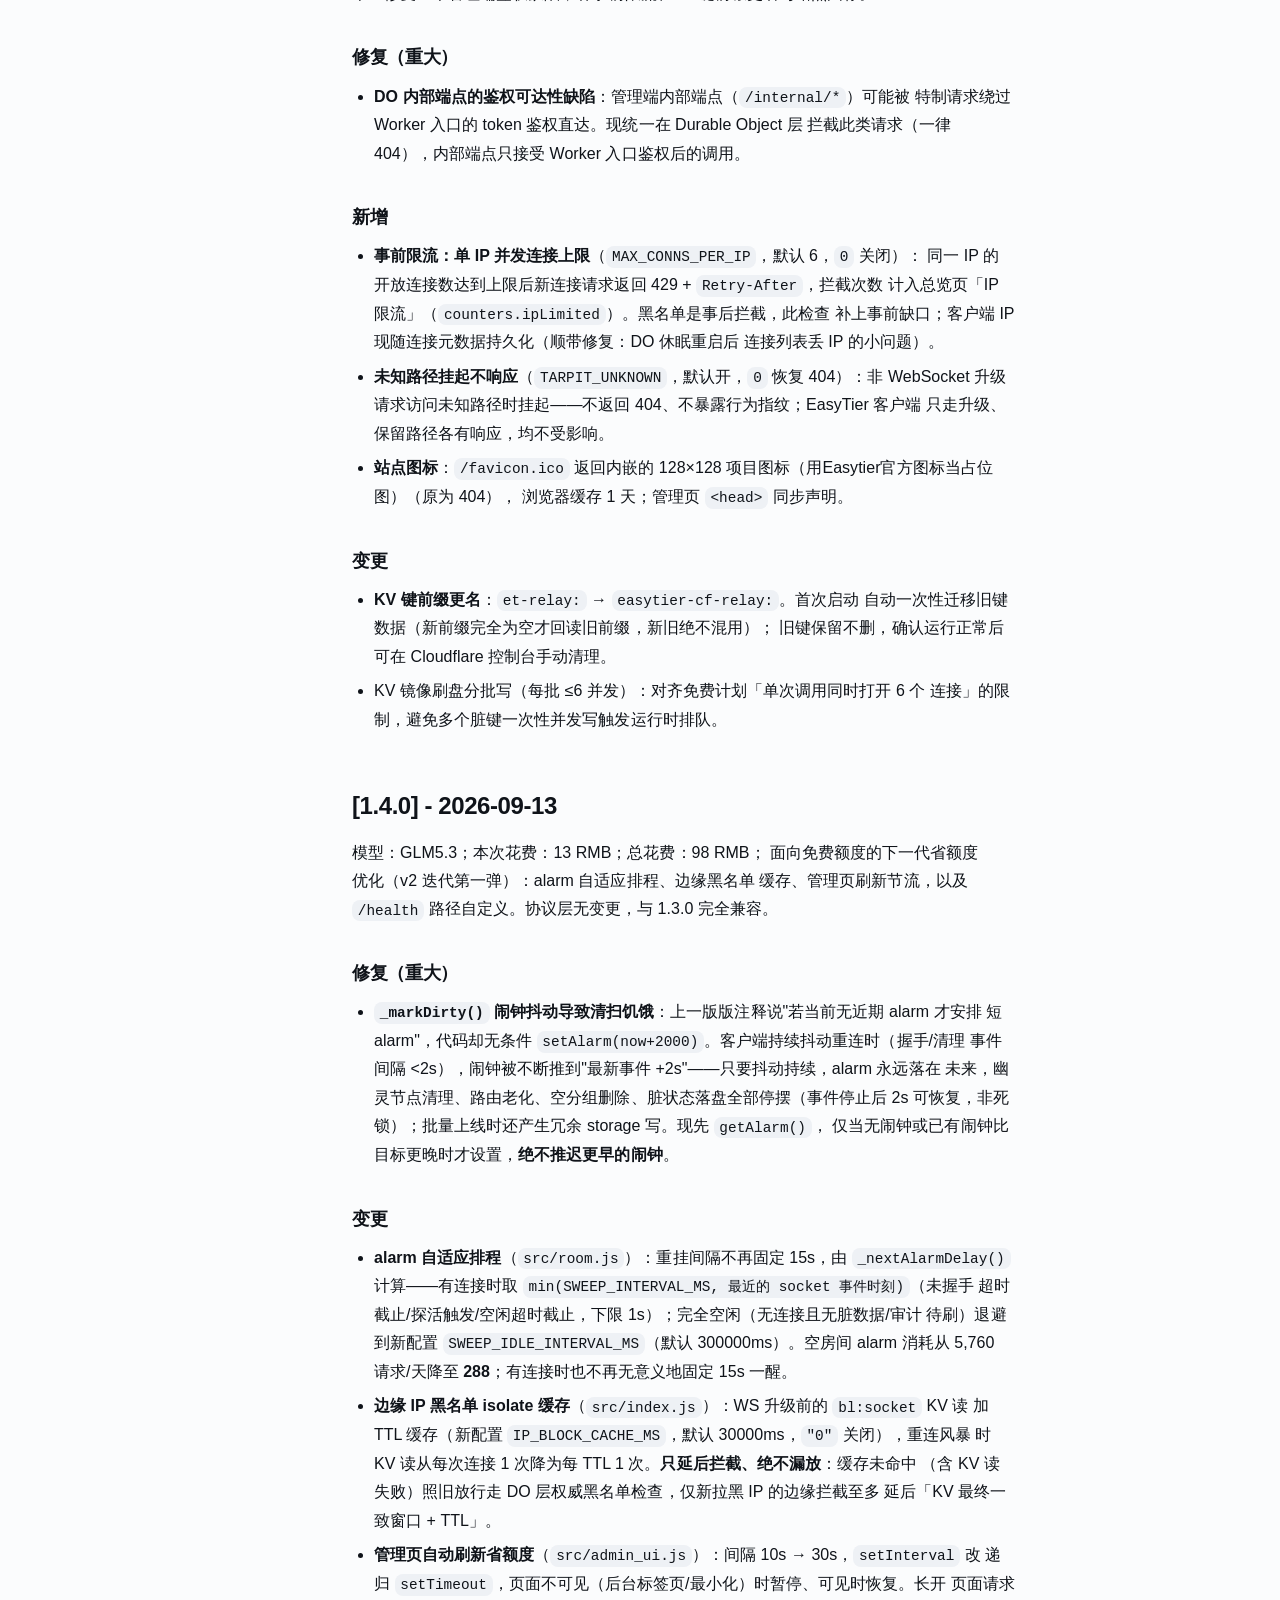
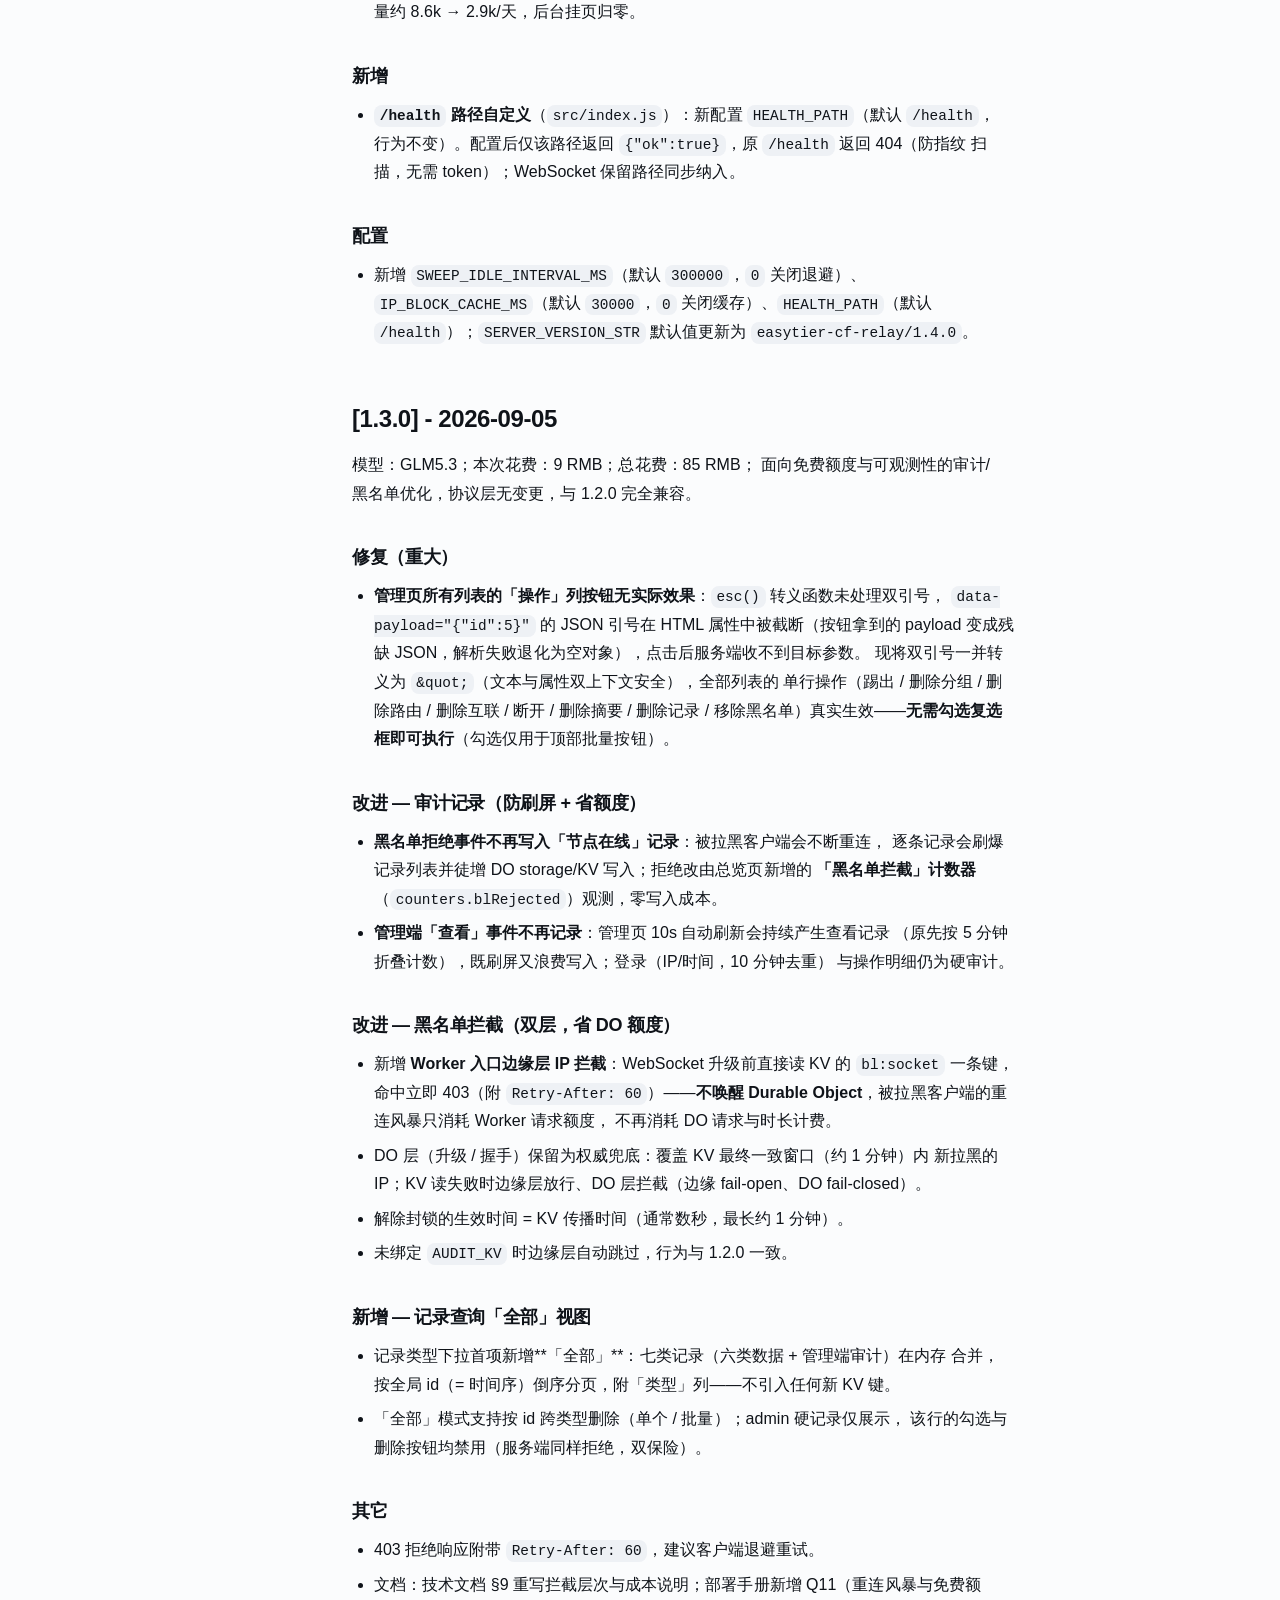
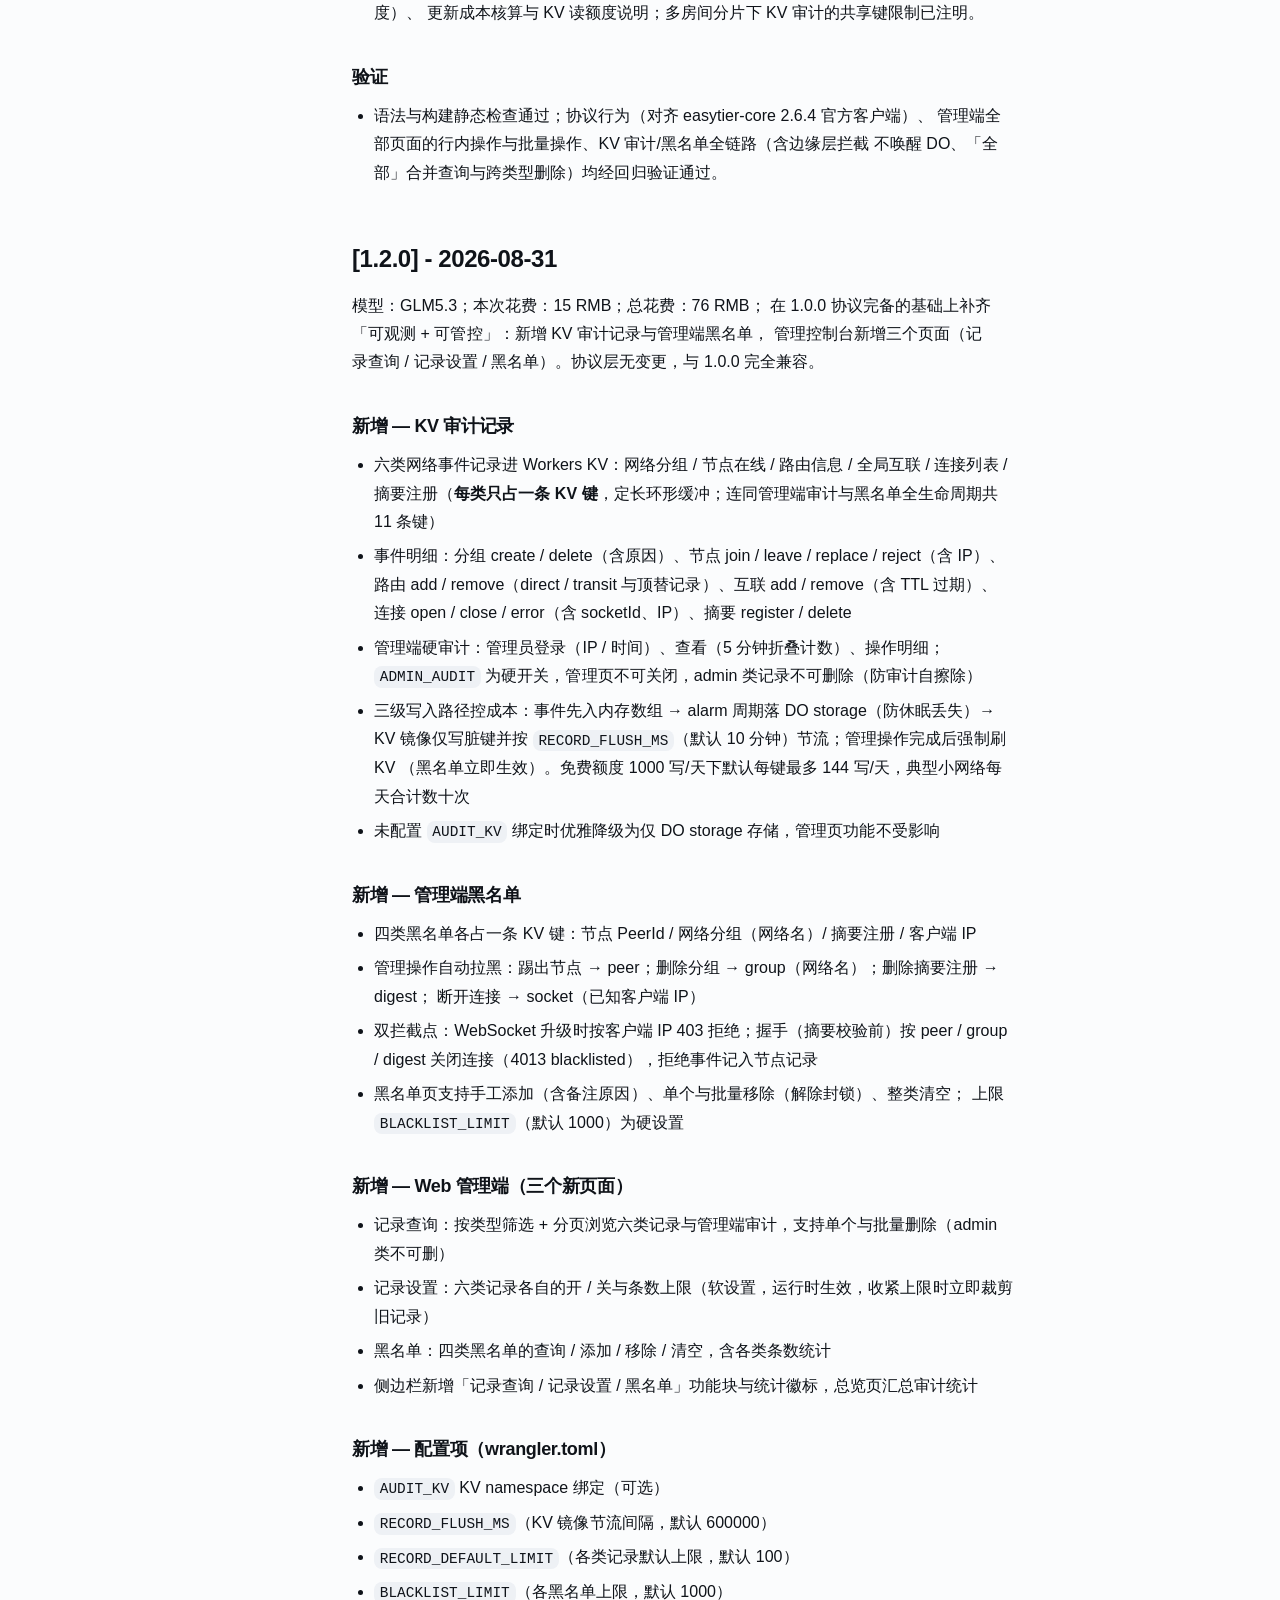
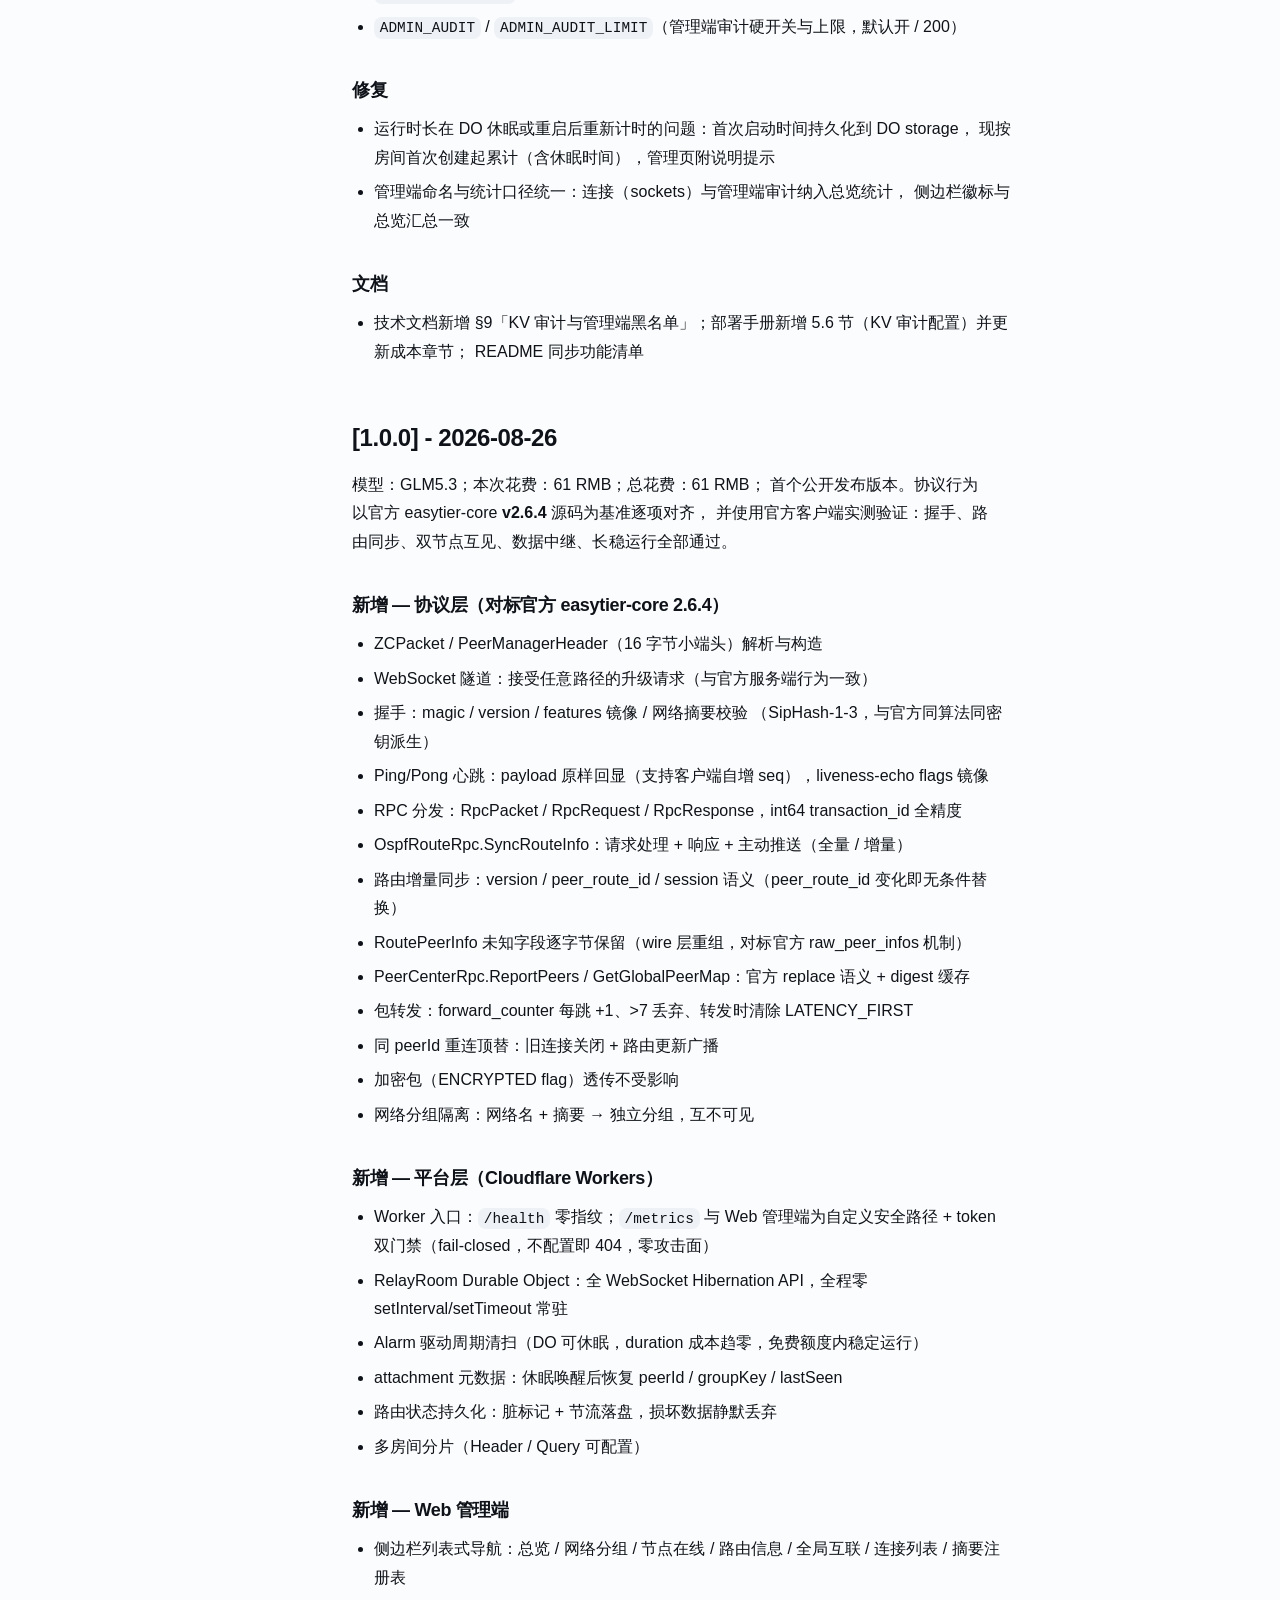
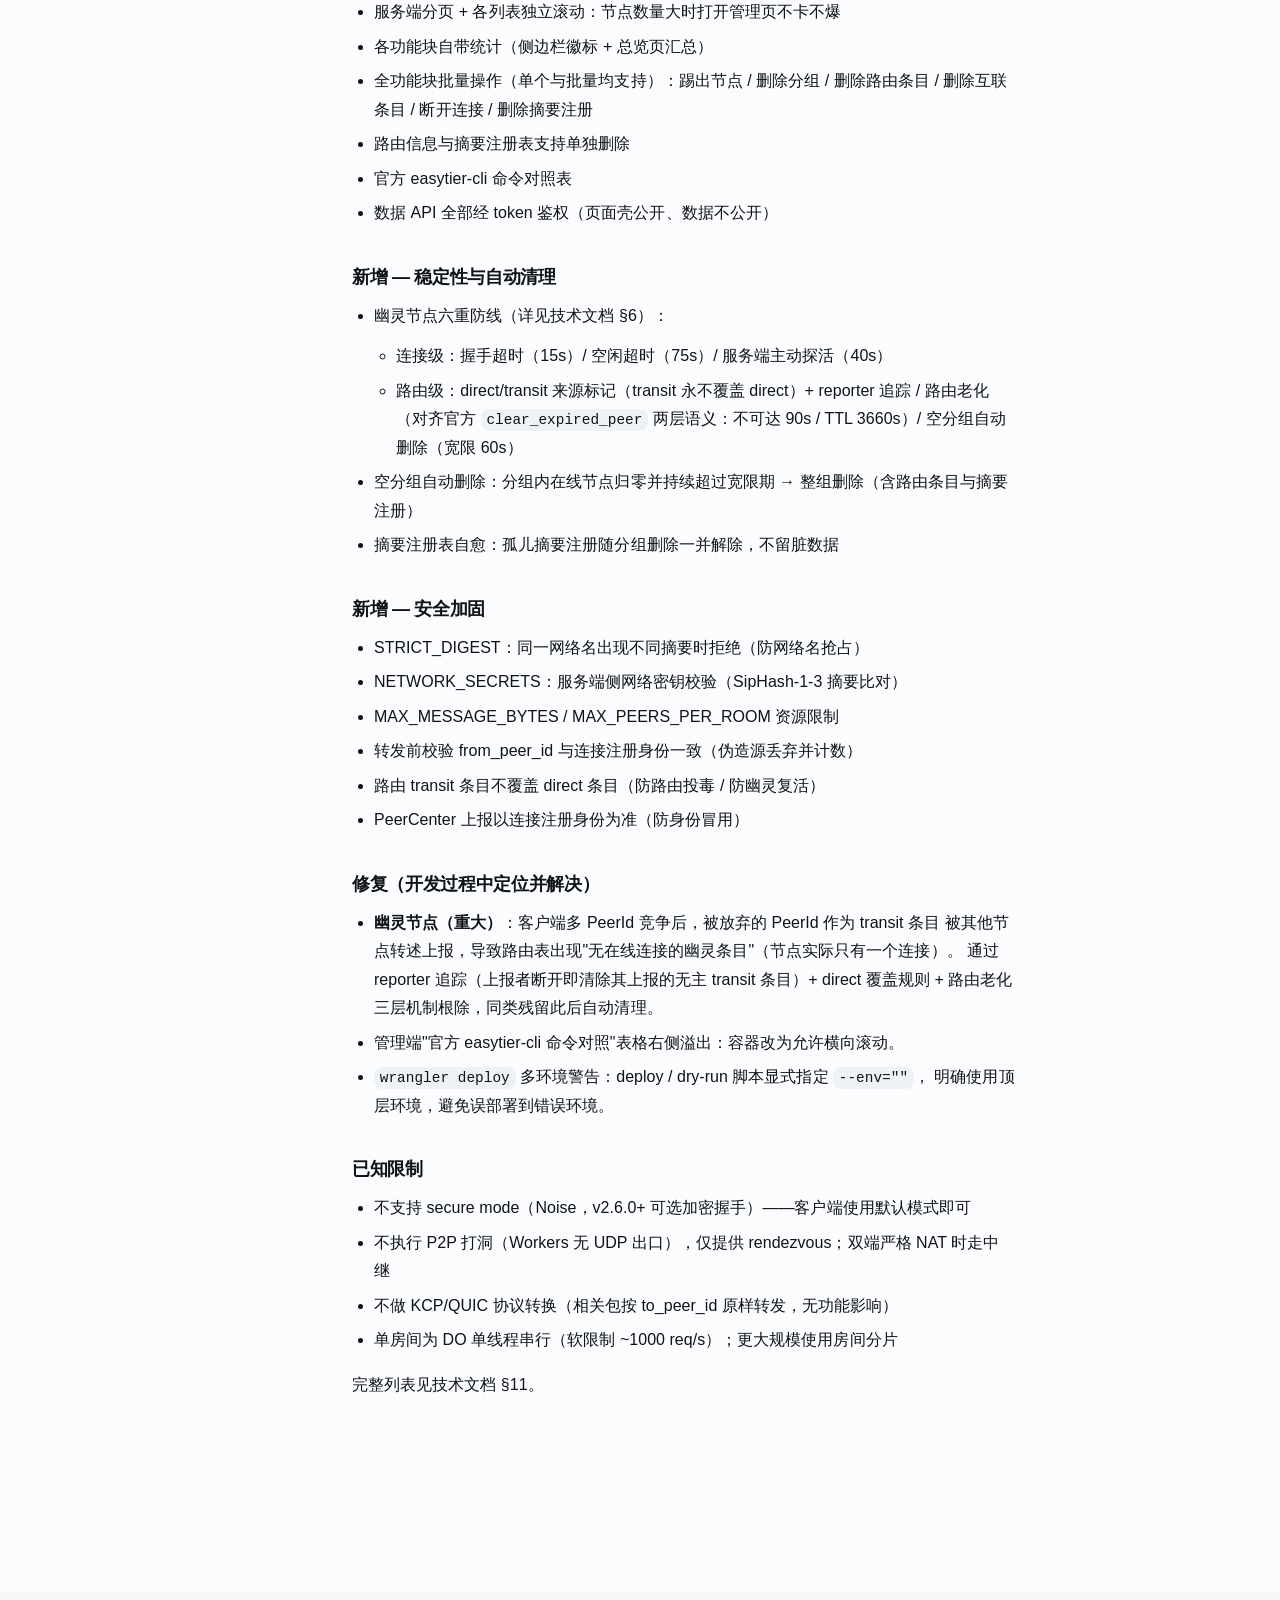
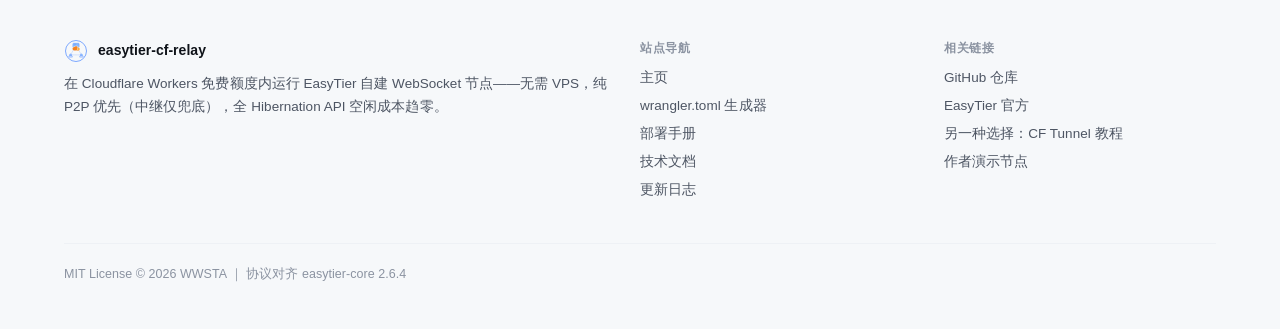
==== commit 0d3f43e4: "大更新（配合V1.6.2，花了我3周时间设计）" ====
--- a/changelog.html
+++ b/changelog.html
@@ -4,7 +4,7 @@
 <meta charset="UTF-8">
 <meta name="viewport" content="width=device-width, initial-scale=1">
 <title>更新日志 — easytier-cf-relay</title>
-<meta name="description" content="EasyTier Cloudflare Relay 各版本变更明细（v1.0.0 ~ v1.6.1），Keep a Changelog 格式。">
+<meta name="description" content="EasyTier Cloudflare Relay 各版本变更明细（v1.0.0 ~ v1.6.2），Keep a Changelog 格式。">
 <link rel="icon" href="favicon.ico">
 <link rel="icon" type="image/svg+xml" href="assets/logo.svg">
 <script src="js/theme.js"></script>
@@ -12,6 +12,7 @@
 <link rel="stylesheet" href="css/base.css">
 <link rel="stylesheet" href="css/components.css">
 <link rel="stylesheet" href="css/layout.css">
+<link rel="stylesheet" href="css/brand.css">
 </head>
 <body>
 
@@ -24,9 +25,14 @@
     <nav class="site-nav" aria-label="站点导航">
         <a href="index.html">主页</a>
         <a href="generator.html">配置生成器</a>
+        <details class="nav-dropdown">
+        <summary class="active" aria-current="true">文档 <svg viewBox="0 0 12 12" width="12" height="12" fill="none" stroke="currentColor" stroke-width="1.5" stroke-linecap="round" stroke-linejoin="round" aria-hidden="true"><path d="M3 4.5 6 7.5l3-3"/></svg></summary>
+        <div class="nav-dropdown-menu">
         <a href="deploy.html">部署手册</a>
         <a href="technical.html">技术文档</a>
         <a href="changelog.html" class="active" aria-current="page">更新日志</a>
+        </div>
+        </details>
     </nav>
     <div class="header-actions">
       <button class="icon-btn theme-toggle" type="button" data-theme-toggle aria-label="切换主题" title="切换主题">
@@ -48,7 +54,8 @@
     <p class="toc-title">本页目录</p>
     <ul>
           <li class="toc-h2"><a href="#version-overview">版本一览</a></li>
-          <li class="toc-h2"><a href="#161-2026-10-07">[1.6.1] - 2026-10-07</a></li>
+          <li class="toc-h2"><a href="#162-2026-10-25">[1.6.2] - 2026-10-25</a></li>
+          <li class="toc-h2 toc-extended"><a href="#161-2026-10-07">[1.6.1] - 2026-10-07</a></li>
           <li class="toc-h2 toc-extended"><a href="#160-2026-10-06">[1.6.0] - 2026-10-06</a></li>
           <li class="toc-h2 toc-extended"><a href="#150-2026-10-1">[1.5.0] - 2026-10-1</a></li>
           <li class="toc-h2 toc-extended"><a href="#142-2026-10-1">[1.4.2] - 2026-10-1</a></li>
@@ -91,7 +98,8 @@
 <table>
 <thead><tr><th>版本</th><th>日期</th><th>重点</th><th>花费</th></tr></thead>
 <tbody>
-<tr><td><span class="pill">v1.6.1</span></td><td>2026-10-07</td><td>修复 v1.6.0 趋势图不显示数据（Analytics SQL API 适配 + 新增 <code>AE_DATASET</code>）与两处管理页界面问题，无协议与额度开销变更</td><td>—</td></tr>
+<tr><td><span class="pill">v1.6.2</span></td><td>2026-10-17</td><td>质量修复：路由会话重置 / 状态重建 / 写回重试 / 管理页收起记忆 / NETWORK_SECRETS 告警；新增落盘降级指标与质量看护，配置与版本链统一为单一事实源</td><td>—</td></tr>
+<tr><td>v1.6.1</td><td>2026-10-07</td><td>修复 v1.6.0 趋势图不显示数据（Analytics SQL API 适配 + 新增 <code>AE_DATASET</code>）与两处管理页界面问题，无协议与额度开销变更</td><td>—</td></tr>
 <tr><td>v1.6.0</td><td>2026-10-06</td><td>观测升级（Prometheus 文本输出、账号级真实额度、Analytics Engine 趋势图）、管理端体验翻新与资源滥用防线加固</td><td>46 RMB</td></tr>
 <tr><td>v1.5.0</td><td>2026-10-01</td><td>防护与观测：单连接消息速率限制、每分组节点上限、总览额度估算卡片、房间满重连修复</td><td>13 RMB</td></tr>
 <tr><td>v1.4.2</td><td>2026-10-01</td><td>安全加固：修复发往服务端 RPC 未绑定连接身份的盲区、黑名单粒度细化、常数时间 token 比较</td><td>11 RMB</td></tr>
@@ -105,11 +113,43 @@
 </div>
 </div>
 
-<section class="doc-sec" id="161-2026-10-07-sec">
+<section class="doc-sec" id="162-2026-10-25-sec">
+<h2 id="162-2026-10-25" class="heading-anchor"><a class="anchor" href="#162-2026-10-25" aria-label="锚点链接"><svg viewBox="0 0 16 16" width="15" height="15" fill="currentColor" aria-hidden="true"><path d="m7.775 3.275a.75.75 0 0 0 1.06 1.06l1.25-1.25a2 2 0 1 1 2.83 2.83l-2.5 2.5a2 2 0 0 1-2.83 0 .75.75 0 0 0-1.06 1.06 3.5 3.5 0 0 0 4.95 0l2.5-2.5a3.5 3.5 0 0 0-4.95-4.95l-1.25 1.25Zm-4.69 9.64a2 2 0 0 1 0-2.83l2.5-2.5a2 2 0 0 1 2.83 0 .75.75 0 0 0 1.06-1.06 3.5 3.5 0 0 0-4.95 0l-2.5 2.5a3.5 3.5 0 0 0 4.95 4.95l1.25-1.25a.75.75 0 0 0-1.06-1.06l-1.25 1.25a2 2 0 0 1-2.83 0Z"/></svg></a>[1.6.2] - 2026-10-25</h2>
+<p>质量修复版本：修复五处正确性/体验缺陷，补齐一处可观测指标，并把配置默认
+值与版本链统一到单一事实源、新增自动化看护。无协议变更，全部修复对免费
+额度（CPU / DO / KV / AE）零新增常态消耗。</p>
+<h3 id="修复" class="heading-anchor"><a class="anchor" href="#修复" aria-label="锚点链接"><svg viewBox="0 0 16 16" width="15" height="15" fill="currentColor" aria-hidden="true"><path d="m7.775 3.275a.75.75 0 0 0 1.06 1.06l1.25-1.25a2 2 0 1 1 2.83 2.83l-2.5 2.5a2 2 0 0 1-2.83 0 .75.75 0 0 0-1.06 1.06 3.5 3.5 0 0 0 4.95 0l2.5-2.5a3.5 3.5 0 0 0-4.95-4.95l-1.25 1.25Zm-4.69 9.64a2 2 0 0 1 0-2.83l2.5-2.5a2 2 0 0 1 2.83 0 .75.75 0 0 0 1.06-1.06 3.5 3.5 0 0 0-4.95 0l-2.5 2.5a3.5 3.5 0 0 0 4.95 4.95l1.25-1.25a.75.75 0 0 0-1.06-1.06l-1.25 1.25a2 2 0 0 1-2.83 0Z"/></svg></a>修复</h3>
+<ul>
+<li><strong>客户端路由会话重启后可能收不到已同步路由</strong>：客户端不断线重开会话时，
+服务端只更新会话标识而未同步重置增量推送状态，重启后重新入网的节点可能
+收不到已发送过版本的路由与连通位图，直至版本自然变化。两条会话更新路径
+现统一重置语义。</li>
+<li><strong>持久化数据损坏时误清空洞内存活连接</strong>：DO 状态损坏触发重建时，会把休眠
+唤醒已恢复的在线连接一并清除——这些连接因已完成握手无法重新入网，成为
+收不到转发的「僵尸连接」，直至客户端自断重连。现仅丢弃损坏的持久化数据、
+保留存活连接，且启动日志会记录载入失败原因。</li>
+<li><strong>状态写回连续降级失败后丢失重试机会</strong>：落盘三档降级全部失败时脏标记被
+提前复位，该批状态要到下一次成员变化才会再尝试写回；现仅在写回成功后复位。</li>
+<li><strong>管理页卡片收起状态不记忆</strong>：收起状态此前只写不读，30 秒自动刷新或重载
+后所有卡片重新展开；现在刷新与重载后保持收起。</li>
+<li><strong>NETWORK_SECRETS 配置写错被静默忽略</strong>：该变量不是合法 JSON 对象时，网络
+密钥校验悄然失效且无任何提示；现启动日志明确告警。</li>
+</ul>
+<h3 id="变更" class="heading-anchor"><a class="anchor" href="#变更" aria-label="锚点链接"><svg viewBox="0 0 16 16" width="15" height="15" fill="currentColor" aria-hidden="true"><path d="m7.775 3.275a.75.75 0 0 0 1.06 1.06l1.25-1.25a2 2 0 1 1 2.83 2.83l-2.5 2.5a2 2 0 0 1-2.83 0 .75.75 0 0 0-1.06 1.06 3.5 3.5 0 0 0 4.95 0l2.5-2.5a3.5 3.5 0 0 0-4.95-4.95l-1.25 1.25Zm-4.69 9.64a2 2 0 0 1 0-2.83l2.5-2.5a2 2 0 0 1 2.83 0 .75.75 0 0 0 1.06-1.06 3.5 3.5 0 0 0-4.95 0l-2.5 2.5a3.5 3.5 0 0 0 4.95 4.95l1.25-1.25a.75.75 0 0 0-1.06-1.06l-1.25 1.25a2 2 0 0 1-2.83 0Z"/></svg></a>变更</h3>
+<ul>
+<li>统计卡与 <code>/metrics</code> 新增落盘降级计数 <code>easytier_flush_degraded_total</code>
+（观测状态写回是否触发降级重试）。</li>
+<li>配置默认值、WebSocket close code、分页状态与统计接口的配置视图统一到
+单一事实源（constants 导出）。</li>
+</ul>
+
+</section>
+
+<section class="doc-sec sec-extended" id="161-2026-10-07-sec">
 <h2 id="161-2026-10-07" class="heading-anchor"><a class="anchor" href="#161-2026-10-07" aria-label="锚点链接"><svg viewBox="0 0 16 16" width="15" height="15" fill="currentColor" aria-hidden="true"><path d="m7.775 3.275a.75.75 0 0 0 1.06 1.06l1.25-1.25a2 2 0 1 1 2.83 2.83l-2.5 2.5a2 2 0 0 1-2.83 0 .75.75 0 0 0-1.06 1.06 3.5 3.5 0 0 0 4.95 0l2.5-2.5a3.5 3.5 0 0 0-4.95-4.95l-1.25 1.25Zm-4.69 9.64a2 2 0 0 1 0-2.83l2.5-2.5a2 2 0 0 1 2.83 0 .75.75 0 0 0 1.06-1.06 3.5 3.5 0 0 0-4.95 0l-2.5 2.5a3.5 3.5 0 0 0 4.95 4.95l1.25-1.25a.75.75 0 0 0-1.06-1.06l-1.25 1.25a2 2 0 0 1-2.83 0Z"/></svg></a>[1.6.1] - 2026-10-07</h2>
 <p>修复版本：修复 v1.6.0 趋势图不显示数据的问题与两处管理页界面问题，无协议
 与免费额度开销变更。</p>
-<h3 id="修复" class="heading-anchor"><a class="anchor" href="#修复" aria-label="锚点链接"><svg viewBox="0 0 16 16" width="15" height="15" fill="currentColor" aria-hidden="true"><path d="m7.775 3.275a.75.75 0 0 0 1.06 1.06l1.25-1.25a2 2 0 1 1 2.83 2.83l-2.5 2.5a2 2 0 0 1-2.83 0 .75.75 0 0 0-1.06 1.06 3.5 3.5 0 0 0 4.95 0l2.5-2.5a3.5 3.5 0 0 0-4.95-4.95l-1.25 1.25Zm-4.69 9.64a2 2 0 0 1 0-2.83l2.5-2.5a2 2 0 0 1 2.83 0 .75.75 0 0 0 1.06-1.06 3.5 3.5 0 0 0-4.95 0l-2.5 2.5a3.5 3.5 0 0 0 4.95 4.95l1.25-1.25a.75.75 0 0 0-1.06-1.06l-1.25 1.25a2 2 0 0 1-2.83 0Z"/></svg></a>修复</h3>
+<h3 id="修复-2" class="heading-anchor"><a class="anchor" href="#修复-2" aria-label="锚点链接"><svg viewBox="0 0 16 16" width="15" height="15" fill="currentColor" aria-hidden="true"><path d="m7.775 3.275a.75.75 0 0 0 1.06 1.06l1.25-1.25a2 2 0 1 1 2.83 2.83l-2.5 2.5a2 2 0 0 1-2.83 0 .75.75 0 0 0-1.06 1.06 3.5 3.5 0 0 0 4.95 0l2.5-2.5a3.5 3.5 0 0 0-4.95-4.95l-1.25 1.25Zm-4.69 9.64a2 2 0 0 1 0-2.83l2.5-2.5a2 2 0 0 1 2.83 0 .75.75 0 0 0 1.06-1.06 3.5 3.5 0 0 0-4.95 0l-2.5 2.5a3.5 3.5 0 0 0 4.95 4.95l1.25-1.25a.75.75 0 0 0-1.06-1.06l-1.25 1.25a2 2 0 0 1-2.83 0Z"/></svg></a>修复</h3>
 <ul>
 <li><strong>趋势图无数据</strong>（v1.6.0 遗留）：趋势查询适配 Cloudflare Analytics SQL API
 （显式 <code>FORMAT JSON</code>、按列名解析、schema 限定名 + accountTag 过滤按数据集
@@ -162,7 +202,7 @@
 IP 打码；<code>AUDIT_RETENTION_DAYS</code>（默认 0 = 不限）alarm 每小时清理过期
 记录（管理端硬审计豁免）。</li>
 </ul>
-<h3 id="变更" class="heading-anchor"><a class="anchor" href="#变更" aria-label="锚点链接"><svg viewBox="0 0 16 16" width="15" height="15" fill="currentColor" aria-hidden="true"><path d="m7.775 3.275a.75.75 0 0 0 1.06 1.06l1.25-1.25a2 2 0 1 1 2.83 2.83l-2.5 2.5a2 2 0 0 1-2.83 0 .75.75 0 0 0-1.06 1.06 3.5 3.5 0 0 0 4.95 0l2.5-2.5a3.5 3.5 0 0 0-4.95-4.95l-1.25 1.25Zm-4.69 9.64a2 2 0 0 1 0-2.83l2.5-2.5a2 2 0 0 1 2.83 0 .75.75 0 0 0 1.06-1.06 3.5 3.5 0 0 0-4.95 0l-2.5 2.5a3.5 3.5 0 0 0 4.95 4.95l1.25-1.25a.75.75 0 0 0-1.06-1.06l-1.25 1.25a2 2 0 0 1-2.83 0Z"/></svg></a>变更</h3>
+<h3 id="变更-2" class="heading-anchor"><a class="anchor" href="#变更-2" aria-label="锚点链接"><svg viewBox="0 0 16 16" width="15" height="15" fill="currentColor" aria-hidden="true"><path d="m7.775 3.275a.75.75 0 0 0 1.06 1.06l1.25-1.25a2 2 0 1 1 2.83 2.83l-2.5 2.5a2 2 0 0 1-2.83 0 .75.75 0 0 0-1.06 1.06 3.5 3.5 0 0 0 4.95 0l2.5-2.5a3.5 3.5 0 0 0-4.95-4.95l-1.25 1.25Zm-4.69 9.64a2 2 0 0 1 0-2.83l2.5-2.5a2 2 0 0 1 2.83 0 .75.75 0 0 0 1.06-1.06 3.5 3.5 0 0 0-4.95 0l-2.5 2.5a3.5 3.5 0 0 0 4.95 4.95l1.25-1.25a.75.75 0 0 0-1.06-1.06l-1.25 1.25a2 2 0 0 1-2.83 0Z"/></svg></a>变更</h3>
 <ul>
 <li><strong>管理端视觉翻新</strong>：白色浅色默认 + 明暗 / 主色 / 圆角可定制（侧栏设置
 弹层，记忆在浏览器本地）；侧栏可收缩，移动端专项优化；总览重构为瀑布流
@@ -216,7 +256,7 @@
 重连顶替豁免——此前升级层 HTTP 429 会把已有节点断线后的重连恢复也一并
 挡死，旧连接半开后永远无法恢复。</li>
 </ul>
-<h3 id="变更-2" class="heading-anchor"><a class="anchor" href="#变更-2" aria-label="锚点链接"><svg viewBox="0 0 16 16" width="15" height="15" fill="currentColor" aria-hidden="true"><path d="m7.775 3.275a.75.75 0 0 0 1.06 1.06l1.25-1.25a2 2 0 1 1 2.83 2.83l-2.5 2.5a2 2 0 0 1-2.83 0 .75.75 0 0 0-1.06 1.06 3.5 3.5 0 0 0 4.95 0l2.5-2.5a3.5 3.5 0 0 0-4.95-4.95l-1.25 1.25Zm-4.69 9.64a2 2 0 0 1 0-2.83l2.5-2.5a2 2 0 0 1 2.83 0 .75.75 0 0 0 1.06-1.06 3.5 3.5 0 0 0-4.95 0l-2.5 2.5a3.5 3.5 0 0 0 4.95 4.95l1.25-1.25a.75.75 0 0 0-1.06-1.06l-1.25 1.25a2 2 0 0 1-2.83 0Z"/></svg></a>变更</h3>
+<h3 id="变更-3" class="heading-anchor"><a class="anchor" href="#变更-3" aria-label="锚点链接"><svg viewBox="0 0 16 16" width="15" height="15" fill="currentColor" aria-hidden="true"><path d="m7.775 3.275a.75.75 0 0 0 1.06 1.06l1.25-1.25a2 2 0 1 1 2.83 2.83l-2.5 2.5a2 2 0 0 1-2.83 0 .75.75 0 0 0-1.06 1.06 3.5 3.5 0 0 0 4.95 0l2.5-2.5a3.5 3.5 0 0 0-4.95-4.95l-1.25 1.25Zm-4.69 9.64a2 2 0 0 1 0-2.83l2.5-2.5a2 2 0 0 1 2.83 0 .75.75 0 0 0 1.06-1.06 3.5 3.5 0 0 0-4.95 0l-2.5 2.5a3.5 3.5 0 0 0 4.95 4.95l1.25-1.25a.75.75 0 0 0-1.06-1.06l-1.25 1.25a2 2 0 0 1-2.83 0Z"/></svg></a>变更</h3>
 <ul>
 <li>管理端 API 的状态接口（<code>/api/state</code>）config 字段扩充（新增 9 个此前未下发
 的运行参数），总览页据此渲染——纯增量，不影响既有消费者。</li>
@@ -246,7 +286,7 @@
 <li><strong>未握手连接可触达路由会话逻辑</strong>：与上一条同一分支、同批修复——未完成
 握手的连接发送 RPC 直接丢弃，与转发路径行为一致。</li>
 </ul>
-<h3 id="变更-3" class="heading-anchor"><a class="anchor" href="#变更-3" aria-label="锚点链接"><svg viewBox="0 0 16 16" width="15" height="15" fill="currentColor" aria-hidden="true"><path d="m7.775 3.275a.75.75 0 0 0 1.06 1.06l1.25-1.25a2 2 0 1 1 2.83 2.83l-2.5 2.5a2 2 0 0 1-2.83 0 .75.75 0 0 0-1.06 1.06 3.5 3.5 0 0 0 4.95 0l2.5-2.5a3.5 3.5 0 0 0-4.95-4.95l-1.25 1.25Zm-4.69 9.64a2 2 0 0 1 0-2.83l2.5-2.5a2 2 0 0 1 2.83 0 .75.75 0 0 0 1.06-1.06 3.5 3.5 0 0 0-4.95 0l-2.5 2.5a3.5 3.5 0 0 0 4.95 4.95l1.25-1.25a.75.75 0 0 0-1.06-1.06l-1.25 1.25a2 2 0 0 1-2.83 0Z"/></svg></a>变更</h3>
+<h3 id="变更-4" class="heading-anchor"><a class="anchor" href="#变更-4" aria-label="锚点链接"><svg viewBox="0 0 16 16" width="15" height="15" fill="currentColor" aria-hidden="true"><path d="m7.775 3.275a.75.75 0 0 0 1.06 1.06l1.25-1.25a2 2 0 1 1 2.83 2.83l-2.5 2.5a2 2 0 0 1-2.83 0 .75.75 0 0 0-1.06 1.06 3.5 3.5 0 0 0 4.95 0l2.5-2.5a3.5 3.5 0 0 0-4.95-4.95l-1.25 1.25Zm-4.69 9.64a2 2 0 0 1 0-2.83l2.5-2.5a2 2 0 0 1 2.83 0 .75.75 0 0 0 1.06-1.06 3.5 3.5 0 0 0-4.95 0l-2.5 2.5a3.5 3.5 0 0 0 4.95 4.95l1.25-1.25a.75.75 0 0 0-1.06-1.06l-1.25 1.25a2 2 0 0 1-2.83 0Z"/></svg></a>变更</h3>
 <ul>
 <li><strong>删除分组 / 删除摘要注册的黑名单粒度改为「网络名:摘要」</strong>（digest 类）：
 此前拉黑整个网络名——在被摘要抢占的场景下，管理员删除分组/摘要注册反而
@@ -287,7 +327,7 @@
 <li><strong>站点图标</strong>：<code>/favicon.ico</code> 返回内嵌的 128×128 项目图标（用Easytier官方图标当占位图）（原为 404），
 浏览器缓存 1 天；管理页 <code>&lt;head&gt;</code> 同步声明。</li>
 </ul>
-<h3 id="变更-4" class="heading-anchor"><a class="anchor" href="#变更-4" aria-label="锚点链接"><svg viewBox="0 0 16 16" width="15" height="15" fill="currentColor" aria-hidden="true"><path d="m7.775 3.275a.75.75 0 0 0 1.06 1.06l1.25-1.25a2 2 0 1 1 2.83 2.83l-2.5 2.5a2 2 0 0 1-2.83 0 .75.75 0 0 0-1.06 1.06 3.5 3.5 0 0 0 4.95 0l2.5-2.5a3.5 3.5 0 0 0-4.95-4.95l-1.25 1.25Zm-4.69 9.64a2 2 0 0 1 0-2.83l2.5-2.5a2 2 0 0 1 2.83 0 .75.75 0 0 0 1.06-1.06 3.5 3.5 0 0 0-4.95 0l-2.5 2.5a3.5 3.5 0 0 0 4.95 4.95l1.25-1.25a.75.75 0 0 0-1.06-1.06l-1.25 1.25a2 2 0 0 1-2.83 0Z"/></svg></a>变更</h3>
+<h3 id="变更-5" class="heading-anchor"><a class="anchor" href="#变更-5" aria-label="锚点链接"><svg viewBox="0 0 16 16" width="15" height="15" fill="currentColor" aria-hidden="true"><path d="m7.775 3.275a.75.75 0 0 0 1.06 1.06l1.25-1.25a2 2 0 1 1 2.83 2.83l-2.5 2.5a2 2 0 0 1-2.83 0 .75.75 0 0 0-1.06 1.06 3.5 3.5 0 0 0 4.95 0l2.5-2.5a3.5 3.5 0 0 0-4.95-4.95l-1.25 1.25Zm-4.69 9.64a2 2 0 0 1 0-2.83l2.5-2.5a2 2 0 0 1 2.83 0 .75.75 0 0 0 1.06-1.06 3.5 3.5 0 0 0-4.95 0l-2.5 2.5a3.5 3.5 0 0 0 4.95 4.95l1.25-1.25a.75.75 0 0 0-1.06-1.06l-1.25 1.25a2 2 0 0 1-2.83 0Z"/></svg></a>变更</h3>
 <ul>
 <li><strong>KV 键前缀更名</strong>：<code>et-relay:</code> → <code>easytier-cf-relay:</code>。首次启动
 自动一次性迁移旧键数据（新前缀完全为空才回读旧前缀，新旧绝不混用）；
@@ -312,7 +352,7 @@
 2s 可恢复，非死锁）；批量上线时还产生冗余 storage 写。现先 <code>getAlarm()</code>，
 仅当无闹钟或已有闹钟比目标更晚时才设置，<strong>绝不推迟更早的闹钟</strong>。</li>
 </ul>
-<h3 id="变更-5" class="heading-anchor"><a class="anchor" href="#变更-5" aria-label="锚点链接"><svg viewBox="0 0 16 16" width="15" height="15" fill="currentColor" aria-hidden="true"><path d="m7.775 3.275a.75.75 0 0 0 1.06 1.06l1.25-1.25a2 2 0 1 1 2.83 2.83l-2.5 2.5a2 2 0 0 1-2.83 0 .75.75 0 0 0-1.06 1.06 3.5 3.5 0 0 0 4.95 0l2.5-2.5a3.5 3.5 0 0 0-4.95-4.95l-1.25 1.25Zm-4.69 9.64a2 2 0 0 1 0-2.83l2.5-2.5a2 2 0 0 1 2.83 0 .75.75 0 0 0 1.06-1.06 3.5 3.5 0 0 0-4.95 0l-2.5 2.5a3.5 3.5 0 0 0 4.95 4.95l1.25-1.25a.75.75 0 0 0-1.06-1.06l-1.25 1.25a2 2 0 0 1-2.83 0Z"/></svg></a>变更</h3>
+<h3 id="变更-6" class="heading-anchor"><a class="anchor" href="#变更-6" aria-label="锚点链接"><svg viewBox="0 0 16 16" width="15" height="15" fill="currentColor" aria-hidden="true"><path d="m7.775 3.275a.75.75 0 0 0 1.06 1.06l1.25-1.25a2 2 0 1 1 2.83 2.83l-2.5 2.5a2 2 0 0 1-2.83 0 .75.75 0 0 0-1.06 1.06 3.5 3.5 0 0 0 4.95 0l2.5-2.5a3.5 3.5 0 0 0-4.95-4.95l-1.25 1.25Zm-4.69 9.64a2 2 0 0 1 0-2.83l2.5-2.5a2 2 0 0 1 2.83 0 .75.75 0 0 0 1.06-1.06 3.5 3.5 0 0 0-4.95 0l-2.5 2.5a3.5 3.5 0 0 0 4.95 4.95l1.25-1.25a.75.75 0 0 0-1.06-1.06l-1.25 1.25a2 2 0 0 1-2.83 0Z"/></svg></a>变更</h3>
 <ul>
 <li><strong>alarm 自适应排程</strong>（<code>src/room.js</code>）：重挂间隔不再固定 15s，由 <code>_nextAlarmDelay()</code>
 计算——有连接时取 <code>min(SWEEP_INTERVAL_MS, 最近的 socket 事件时刻)</code>（未握手
@@ -442,7 +482,7 @@
 <li><code>BLACKLIST_LIMIT</code>（各黑名单上限，默认 1000）</li>
 <li><code>ADMIN_AUDIT</code> / <code>ADMIN_AUDIT_LIMIT</code>（管理端审计硬开关与上限，默认开 / 200）</li>
 </ul>
-<h3 id="修复-2" class="heading-anchor"><a class="anchor" href="#修复-2" aria-label="锚点链接"><svg viewBox="0 0 16 16" width="15" height="15" fill="currentColor" aria-hidden="true"><path d="m7.775 3.275a.75.75 0 0 0 1.06 1.06l1.25-1.25a2 2 0 1 1 2.83 2.83l-2.5 2.5a2 2 0 0 1-2.83 0 .75.75 0 0 0-1.06 1.06 3.5 3.5 0 0 0 4.95 0l2.5-2.5a3.5 3.5 0 0 0-4.95-4.95l-1.25 1.25Zm-4.69 9.64a2 2 0 0 1 0-2.83l2.5-2.5a2 2 0 0 1 2.83 0 .75.75 0 0 0 1.06-1.06 3.5 3.5 0 0 0-4.95 0l-2.5 2.5a3.5 3.5 0 0 0 4.95 4.95l1.25-1.25a.75.75 0 0 0-1.06-1.06l-1.25 1.25a2 2 0 0 1-2.83 0Z"/></svg></a>修复</h3>
+<h3 id="修复-3" class="heading-anchor"><a class="anchor" href="#修复-3" aria-label="锚点链接"><svg viewBox="0 0 16 16" width="15" height="15" fill="currentColor" aria-hidden="true"><path d="m7.775 3.275a.75.75 0 0 0 1.06 1.06l1.25-1.25a2 2 0 1 1 2.83 2.83l-2.5 2.5a2 2 0 0 1-2.83 0 .75.75 0 0 0-1.06 1.06 3.5 3.5 0 0 0 4.95 0l2.5-2.5a3.5 3.5 0 0 0-4.95-4.95l-1.25 1.25Zm-4.69 9.64a2 2 0 0 1 0-2.83l2.5-2.5a2 2 0 0 1 2.83 0 .75.75 0 0 0 1.06-1.06 3.5 3.5 0 0 0-4.95 0l-2.5 2.5a3.5 3.5 0 0 0 4.95 4.95l1.25-1.25a.75.75 0 0 0-1.06-1.06l-1.25 1.25a2 2 0 0 1-2.83 0Z"/></svg></a>修复</h3>
 <ul>
 <li>运行时长在 DO 休眠或重启后重新计时的问题：首次启动时间持久化到 DO storage，
 现按房间首次创建起累计（含休眠时间），管理页附说明提示</li>
@@ -606,7 +646,6 @@
           <li><a href="deploy.html">部署手册</a></li>
           <li><a href="technical.html">技术文档</a></li>
           <li><a href="changelog.html">更新日志</a></li>
-          <li><a href="网页说明文档.md">网页说明文档</a></li>
         </ul>
       </div>
       <div>
@@ -620,8 +659,7 @@
       </div>
     </div>
     <div class="footer-bottom">
-      <span>MIT License © 2026 WWSTA ｜ 协议对齐 easytier-core 2.6.4 ｜ 由 GLM 系列模型辅助开发</span>
-      <span>本项目仅供学习交流，请勿用于任何商业用途或非法用途。</span>
+      <span>MIT License © 2026 WWSTA ｜ 协议对齐 easytier-core 2.6.4</span>
     </div>
   </div>
 </footer>
--- a/css/brand.css
+++ b/css/brand.css
@@ -0,0 +1,1006 @@
+/* ==========================================================================
+   brand.css · 站点设计系统（按《人人都是 UI 设计师》的 20 条军规重建）
+   --------------------------------------------------------------------------
+   设计基调（规则 01）：冷静、工程感、可信——中性无衬线、小圆角、克制的蓝。
+   做法（规则 02）：先灰度后上色。层级由「字号 + 字重 + 颜色」三者共同承担
+   （规则 03/04），颜色只用于主操作与状态（规则 06/14）。
+   空间：从过度留白收回（规则 07）、内容不拉满（规则 08）、组间距>组内距（规则 09）。
+   排版：行长 45-75 字符、行高与字号成反比（规则 11）、混排基线对齐（规则 12）。
+   细节：浅底深字（规则 14）、色彩之外再加形状（规则 15）、强调色边框（规则 16）、
+        图标不放大而是加容器（规则 18）、能不用边框就不用（规则 19）。
+
+   说明：原有 variables/base/components/layout/generator.css 仍保留（保证所有组件
+   都有基础样式），本文件最后加载，负责把整套视觉语言替换掉。
+   ========================================================================== */
+
+/* --------------------------------------------------------------------------
+   1. 色阶（规则 13：中性灰 10 档 + 品牌蓝 8 档 + 语义色各 4 档）
+   -------------------------------------------------------------------------- */
+:root {
+  color-scheme: light;
+
+  /* 中性灰：页面底 → 卡片 → 细线 → 正文 → 辅助 → 弱化 */
+  --bg-default: #fbfcfd;
+  --bg-subtle: #f6f8fa;
+  --bg-inset: #f1f4f8;
+  --bg-muted: #eaeef4;
+  --bg-header: rgba(251, 252, 253, .82);
+  --bg-overlay: #ffffff;
+  --border-default: #e6eaf0;
+  --border-muted: #eef1f5;
+  --fg-default: #0f1319;
+  --fg-muted: #4d5563;
+  --fg-subtle: #8b93a1;
+  --fg-on-emphasis: #ffffff;
+
+  /* 品牌蓝：500 是品牌色，600 作主按钮，700 作正文链接（对比度足够） */
+  --brand-50: #eef3ff;
+  --brand-100: #dbe6ff;
+  --brand-200: #c3d3ff;
+  --brand-300: #9bb5ff;
+  --brand-500: #6699ff;
+  --brand-600: #3f6fe0;
+  --brand-700: #2f5bc4;
+  --brand-800: #254a9e;
+
+  --accent-fg: var(--brand-700);
+  --accent-emphasis: var(--brand-600);
+  --accent-muted: var(--brand-200);
+  --accent-subtle: var(--brand-50);
+
+  /* 语义色：浅底 + 深字（规则 14） */
+  --success-fg: #14724b;   --success-emphasis: #0f7b52;   --success-subtle: #e8f6ef;
+  --attention-fg: #8a5a00; --attention-subtle: #fff6e5;
+  --danger-fg: #a4231a;    --danger-emphasis: #b42318;    --danger-subtle: #fdecea;
+  --done-fg: #5b3fbf;      --done-subtle: #f2eeff;
+
+  /* 代码 */
+  --code-bg: #eef1f5;
+  --code-block-bg: #f6f8fa;
+
+  /* 阴影：只用来托起层级，不用来描边（规则 19） */
+  --shadow-small: 0 1px 2px rgba(16, 24, 40, .05);
+  --shadow-medium: 0 12px 32px -18px rgba(16, 24, 40, .28);
+  --shadow-large: 0 28px 64px -32px rgba(16, 24, 40, .34);
+
+  /* 布局尺度（规则 07/08：留白充足，但内容不拉满） */
+  --header-height: 64px;
+  --container-max: 1200px;
+  --radius: 8px;
+  --radius-lg: 14px;
+
+  --hero-glow-a: rgba(63, 111, 224, .10);
+  --hero-glow-b: rgba(245, 130, 32, .07);
+}
+
+html[data-theme="dark"] {
+  color-scheme: dark;
+
+  --bg-default: #0a0e15;
+  --bg-subtle: #10151f;
+  --bg-inset: #151c28;
+  --bg-muted: #1c2431;
+  --bg-header: rgba(10, 14, 21, .82);
+  --bg-overlay: #111722;
+  --border-default: #232c3b;
+  --border-muted: #1a2230;
+  --fg-default: #e9eef7;
+  --fg-muted: #a3adbd;
+  --fg-subtle: #6f7b8d;
+  --fg-on-emphasis: #ffffff;
+
+  --brand-50: #16223c;
+  --brand-100: #1a2a4a;
+  --brand-200: #24365c;
+  --brand-300: #3d5a94;
+  --brand-500: #7aa6ff;
+  --brand-600: #6699ff;
+  --brand-700: #9bb5ff;
+  --brand-800: #b9cbff;
+
+  --accent-fg: var(--brand-700);
+  --accent-emphasis: var(--brand-600);
+  --accent-muted: var(--brand-300);
+  --accent-subtle: var(--brand-50);
+
+  --success-fg: #5fd3a4;   --success-emphasis: #2f9e70;   --success-subtle: #0f2a20;
+  --attention-fg: #f0c46a; --attention-subtle: #2a2213;
+  --danger-fg: #ff9b91;    --danger-emphasis: #d9534a;    --danger-subtle: #2b1614;
+  --done-fg: #b9a5ff;      --done-subtle: #201a33;
+
+  --code-bg: #1a2230;
+  --code-block-bg: #0f1621;
+
+  --shadow-small: 0 1px 2px rgba(0, 0, 0, .35);
+  --shadow-medium: 0 16px 40px -20px rgba(0, 0, 0, .65);
+  --shadow-large: 0 32px 72px -36px rgba(0, 0, 0, .75);
+}
+
+/* --------------------------------------------------------------------------
+   2. 排版（规则 03/11：字号不滥用，层级交给字重与颜色；行长与行高联动）
+   -------------------------------------------------------------------------- */
+body {
+  background: var(--bg-default);
+  color: var(--fg-default);
+  font-size: 16px;
+  line-height: 1.7;
+  letter-spacing: .002em;
+}
+
+h1, h2, h3, h4, h5, h6 {
+  color: var(--fg-default);
+  letter-spacing: -.018em;
+}
+
+h1 {
+  font-size: 52px;
+  line-height: 1.06;
+  font-weight: 680;
+  letter-spacing: -.03em;
+  border: 0;
+  padding: 0;
+  margin: 0 0 18px;
+}
+
+h2 {
+  font-size: 27px;
+  line-height: 1.3;
+  font-weight: 650;
+  border: 0;
+  padding: 0;
+  margin: 0 0 10px;
+}
+
+h3 {
+  font-size: 17.5px;
+  line-height: 1.45;
+  font-weight: 600;
+  margin: 0 0 8px;
+}
+
+h4 {
+  font-size: 14px;
+  line-height: 1.5;
+  font-weight: 600;
+  letter-spacing: 0;
+  margin: 0 0 10px;
+}
+
+p { margin: 0 0 12px; }
+p:last-child { margin-bottom: 0; }
+
+a { color: var(--accent-fg); text-decoration: none; }
+a:hover { color: var(--brand-800); text-decoration: underline; text-underline-offset: 3px; }
+
+strong { font-weight: 650; }
+
+.muted { color: var(--fg-muted); }
+.small { font-size: 13.5px; line-height: 1.65; }
+
+/* 行内代码：不再抢眼（规则 03） */
+code {
+  background: var(--code-bg);
+  color: var(--fg-default);
+  border-radius: 5px;
+  padding: .12em .38em;
+  font-size: .9em;
+}
+
+/* 段落行长（规则 11：45-75 字符） */
+.markdown-body p,
+.markdown-body li,
+.section-head p,
+.hero .hero-tagline {
+  max-width: 72ch;
+}
+
+/* --------------------------------------------------------------------------
+   3. 容器与区块（规则 07/08/09）
+   -------------------------------------------------------------------------- */
+.container {
+  max-width: var(--container-max);
+  padding: 0 24px;
+}
+.container-narrow { max-width: 960px; }
+
+.section { padding: 80px 0 0; }
+
+/* 组间距 > 组内距：标题块与内容拉开，标题内部收紧（规则 09） */
+.section-head { margin: 0 0 30px; text-align: center; }
+.section-head h2 { margin-bottom: 8px; }
+.section-head p {
+  color: var(--fg-muted);
+  font-size: 15.5px;
+  line-height: 1.7;
+  margin: 0 auto;
+}
+
+.grid { gap: 20px; }
+/* 栅格子项允许收缩：否则两栏里的长命令行会把整页撑宽（规则 08） */
+.grid > * { min-width: 0; }
+.code-block pre { overflow-x: auto; }
+
+/* --------------------------------------------------------------------------
+   4. 顶栏（规则 04：未选中项弱化，当前项靠字重+颜色跳出）
+   -------------------------------------------------------------------------- */
+.site-header {
+  height: var(--header-height);
+  background: var(--bg-header);
+  border-bottom: 1px solid var(--border-muted);
+  backdrop-filter: saturate(180%) blur(12px);
+}
+.header-inner { height: 100%; gap: 28px; }
+
+.brand { gap: 10px; font-size: 14.5px; font-weight: 600; color: var(--fg-default); }
+.brand img { width: 26px; height: 26px; border-radius: 7px; }
+.brand:hover { color: var(--fg-default); text-decoration: none; }
+
+.site-nav { gap: 4px; overflow: visible; }
+.site-nav a {
+  position: relative;
+  padding: 6px 10px;
+  border-radius: 7px;
+  color: var(--fg-subtle);
+  font-size: 14px;
+  font-weight: 500;
+  transition: color .15s, background-color .15s;
+}
+.site-nav a:hover { color: var(--fg-default); background: var(--bg-subtle); text-decoration: none; }
+.site-nav a.active { color: var(--fg-default); font-weight: 600; background: transparent; }
+.site-nav a.active::after {
+  content: ""; position: absolute; left: 10px; right: 10px; bottom: -19px;
+  height: 2px; border-radius: 2px; background: var(--accent-emphasis);
+}
+
+/* 「文档」下拉：与导航项同一套字重/颜色，菜单用浮层而不是常驻链接（规则 04/19） */
+.nav-dropdown { position: relative; display: flex; align-items: center; }
+.nav-dropdown > summary {
+  position: relative;
+  display: inline-flex;
+  align-items: center;
+  gap: 4px;
+  padding: 6px 10px;
+  border-radius: 7px;
+  color: var(--fg-subtle);
+  font-size: 14px;
+  font-weight: 500;
+  white-space: nowrap;
+  cursor: pointer;
+  list-style: none;
+  user-select: none;
+  transition: color .15s, background-color .15s;
+}
+.nav-dropdown > summary::-webkit-details-marker { display: none; }
+.nav-dropdown > summary:hover { color: var(--fg-default); background: var(--bg-subtle); }
+.nav-dropdown > summary.active { color: var(--fg-default); font-weight: 600; }
+.nav-dropdown > summary.active::after {
+  content: ""; position: absolute; left: 10px; right: 10px; bottom: -19px;
+  height: 2px; border-radius: 2px; background: var(--accent-emphasis);
+}
+.nav-dropdown > summary svg { opacity: .7; transition: transform .15s; }
+.nav-dropdown[open] > summary svg { transform: rotate(180deg); }
+.nav-dropdown-menu {
+  position: absolute;
+  top: calc(100% + 16px);
+  left: 0;
+  z-index: 60;
+  display: flex;
+  flex-direction: column;
+  gap: 2px;
+  min-width: 168px;
+  padding: 6px;
+  border-radius: 10px;
+  background: var(--bg-overlay);
+  box-shadow: 0 0 0 1px var(--border-muted), var(--shadow-large);
+}
+.nav-dropdown-menu a { padding: 8px 10px; border-radius: 7px; color: var(--fg-muted); font-size: 14px; }
+.nav-dropdown-menu a:hover { color: var(--fg-default); background: var(--bg-subtle); text-decoration: none; }
+.nav-dropdown-menu a.active { color: var(--accent-fg); background: var(--accent-subtle); font-weight: 600; }
+.nav-dropdown-menu a.active::after { display: none; }
+html[data-theme="dark"] .site-nav a.active::after,
+html[data-theme="dark"] .nav-dropdown > summary.active::after { background: var(--accent-emphasis); }
+html[data-theme="dark"] .nav-dropdown-menu a.active::after { display: none; }
+
+.icon-btn {
+  border: 0;
+  background: transparent;
+  color: var(--fg-subtle);
+  border-radius: 8px;
+}
+.icon-btn:hover { color: var(--fg-default); background: var(--bg-subtle); }
+
+/* 次要按钮：安静（规则 06） */
+.btn, .github-btn {
+  border: 1px solid var(--border-default);
+  background: transparent;
+  color: var(--fg-muted);
+  border-radius: var(--radius);
+  font-weight: 550;
+}
+.btn:hover, .github-btn:hover {
+  color: var(--fg-default);
+  border-color: var(--brand-300);
+  background: var(--bg-subtle);
+}
+.btn.btn-primary {
+  background: var(--accent-emphasis);
+  border-color: var(--accent-emphasis);
+  color: #fff;
+  box-shadow: 0 1px 2px rgba(16, 24, 40, .12);
+}
+.btn.btn-primary:hover {
+  background: var(--brand-700);
+  border-color: var(--brand-700);
+  color: #fff;
+}
+.btn-sm { padding: 4px 11px; font-size: 12.5px; }
+
+/* --------------------------------------------------------------------------
+   5. Hero（规则 04/06/08/16：左文右图，首屏不放按钮，指标只留数字与说明）
+   -------------------------------------------------------------------------- */
+.hero {
+  padding: 88px 0 56px;
+  text-align: left;
+  overflow: visible;
+}
+.hero::before {
+  /* 旧版整页径向光晕：会在窄屏横向溢出，且与舞台光晕重复——关闭（规则 19：能减就减） */
+  display: none;
+}
+.hero > .container {
+  display: flex;
+  align-items: center;
+  gap: 72px;
+  position: relative;
+}
+.hero-copy { flex: 0 0 56%; max-width: 640px; min-width: 0; }
+.hero h1 { margin: 0 0 18px; }
+.hero .hero-tagline {
+  color: var(--fg-muted);
+  font-size: 17.5px;
+  line-height: 1.72;
+  margin: 0 0 26px;
+  max-width: 58ch;
+}
+.hero .hero-tagline strong { color: var(--fg-default); font-weight: 600; }
+
+/* 徽章：浅底深字 + 圆点形状（规则 14/15）；始终与标题左对齐 */
+.hero .badges { justify-content: flex-start; margin-bottom: 26px; }
+.badge {
+  gap: 6px;
+  padding: 3px 9px 3px 8px;
+  border: 0;
+  border-radius: 6px;
+  background: var(--bg-subtle);
+  color: var(--fg-muted);
+  font-size: 12px;
+  font-weight: 550;
+  letter-spacing: .005em;
+}
+.badge .dot, .badge::before { width: 6px; height: 6px; }
+.badge-blue   { background: var(--brand-50);      color: var(--brand-700); }
+.badge-green  { background: var(--success-subtle); color: var(--success-fg); }
+.badge-purple { background: var(--done-subtle);    color: var(--done-fg); }
+.badge-yellow { background: var(--attention-subtle); color: var(--attention-fg); }
+.badge-red    { background: var(--danger-subtle);  color: var(--danger-fg); }
+
+/* 指标：一排安静的数字，不做成四个盒子（规则 19） */
+.hero-stats {
+  display: grid;
+  grid-template-columns: repeat(4, 1fr);
+  gap: 0 28px;
+  max-width: none;
+  margin: 42px 0 0;
+  text-align: left;
+}
+.stat {
+  padding: 0;
+  border: 0;
+  border-radius: 0;
+  background: none;
+  box-shadow: none;
+}
+.stat-value {
+  font-size: 26px;
+  line-height: 1.2;
+  font-weight: 650;
+  letter-spacing: -.025em;
+  color: var(--fg-default);
+}
+.stat-label {
+  margin-top: 4px;
+  font-size: 12.5px;
+  line-height: 1.5;
+  color: var(--fg-subtle);
+}
+/* 语义色不参与：四个数字统一深色，让「字号 + 标签」承担层级（规则 02/04） */
+.hero-stats .stat .stat-value { color: var(--fg-default); }
+
+/* 动画舞台：图标保持自然比例与 380px 的舒适尺寸（规则 18） */
+.hero-stage {
+  position: relative;
+  flex: 1 1 0;
+  min-width: 0;
+  display: flex;
+  align-items: center;
+  justify-content: center;
+  min-height: 440px;
+}
+.hero-glow {
+  position: absolute;
+  width: 380px;
+  max-width: 100%;
+  aspect-ratio: 1 / 1;
+  height: auto;
+  border-radius: 50%;
+  background-image: linear-gradient(45deg, rgba(251, 174, 64, .9) 62%, rgba(102, 153, 255, .9) 32%);
+  filter: blur(64px);
+  opacity: .28;
+  pointer-events: none;
+}
+.hero-anim { position: relative; display: block; width: 380px; height: 380px; }
+
+/* --------------------------------------------------------------------------
+   6. 开始使用（规则 06/16/18/19：卡片不用边框，主卡用顶部强调色条）
+   -------------------------------------------------------------------------- */
+.entries { display: grid; grid-template-columns: 1fr; gap: 20px; }
+.entry {
+  display: flex;
+  flex-direction: column;
+  padding: 26px 24px;
+  border: 0;
+  border-radius: var(--radius-lg);
+  background: var(--bg-overlay);
+  color: inherit;
+  box-shadow: inset 0 3px 0 var(--brand-500), var(--shadow-small);
+  transition: box-shadow .18s, transform .18s;
+}
+.entry:hover {
+  color: inherit;
+  text-decoration: none;
+  box-shadow: inset 0 3px 0 var(--brand-600), var(--shadow-medium);
+  transform: translateY(-2px);
+}
+.entry-icon {
+  display: inline-flex;
+  align-items: center;
+  justify-content: center;
+  width: 48px;
+  height: 48px;
+  margin-bottom: 16px;
+  border: 0;
+  border-radius: 12px;
+  background: var(--accent-subtle);
+  color: var(--accent-fg);
+}
+.entry-icon svg { width: 26px; height: 26px; }
+.entry h3 { margin: 0 0 6px; font-size: 16.5px; }
+.entry p {
+  flex: 1;                     /* 说明长短不一时，底部的入口链接仍能对齐 */
+  color: var(--fg-muted);
+  font-size: 14px;
+  line-height: 1.7;
+}
+.entry p code { white-space: nowrap; }
+.entry-go {
+  margin-top: 16px;
+  font-size: 13.5px;
+  font-weight: 600;
+  color: var(--accent-fg);
+}
+/* 四个入口使用同一档顶部强调条；悬停时统一加深（规则 16） */
+.entry.primary {
+  background: var(--bg-overlay);
+  box-shadow: inset 0 3px 0 var(--brand-500), var(--shadow-small);
+}
+.entry.primary:hover { box-shadow: inset 0 3px 0 var(--brand-600), var(--shadow-medium); }
+
+/* 入口卡按钮变体：演示节点改为「点击复制」，按钮与链接卡渲染一致 */
+button.entry {
+  font: inherit;
+  text-align: left;
+  width: 100%;
+  cursor: pointer;
+}
+.entry-go.copied { color: var(--success-fg); }
+
+/* --------------------------------------------------------------------------
+   7. 卡片（规则 02/18/19：白卡浮在浅灰底上，靠阴影与留白分区）
+   -------------------------------------------------------------------------- */
+.card {
+  padding: 24px;
+  border: 0;
+  border-radius: var(--radius-lg);
+  background: var(--bg-overlay);
+  box-shadow: var(--shadow-small);
+  transition: box-shadow .18s, transform .18s;
+}
+.card:hover {
+  border: 0;
+  box-shadow: var(--shadow-medium);
+  transform: translateY(-2px);
+}
+.feature-card {
+  padding: 26px 24px;
+  box-shadow: inset 0 3px 0 var(--brand-300), var(--shadow-small);
+}
+.feature-card:hover { box-shadow: inset 0 3px 0 var(--brand-500), var(--shadow-medium); }
+.feature-card .feature-icon {
+  width: 48px;
+  height: 48px;
+  margin-bottom: 14px;
+  border: 0;
+  border-radius: 12px;
+  background: var(--accent-subtle);
+  color: var(--accent-fg);
+}
+.feature-card .feature-icon svg { width: 26px; height: 26px; }
+.feature-card h3 { margin: 0 0 6px; font-size: 16px; }
+.feature-card p {
+  color: var(--fg-muted);
+  font-size: 13.8px;
+  line-height: 1.7;
+}
+.feature-card .feature-more {
+  margin-top: 12px;
+  font-size: 13px;
+  font-weight: 600;
+  color: var(--accent-fg);
+}
+
+/* 后台截图：垫一层浅底、去掉边框（规则 17/19） */
+.image-frame {
+  margin-top: 28px;
+  padding: 10px;
+  border: 0;
+  border-radius: var(--radius-lg);
+  background: var(--bg-subtle);
+}
+.image-frame img { border-radius: 8px; display: block; }
+.image-frame figcaption { margin-top: 10px; font-size: 13px; color: var(--fg-subtle); }
+
+/* --------------------------------------------------------------------------
+   8. 表格（规则 19：只留横向细线，去掉外框与竖线）
+   -------------------------------------------------------------------------- */
+.table-wrap { border: 0; border-radius: 0; overflow-x: auto; }
+.table-wrap table { border: 0; }
+.markdown-body table, .table-wrap table { width: 100%; border-collapse: collapse; }
+.markdown-body th, .markdown-body td {
+  border: 0;
+  border-bottom: 1px solid var(--border-muted);
+  padding: 12px 14px;
+  font-size: 14px;
+  line-height: 1.6;
+  vertical-align: top;
+}
+.markdown-body thead th {
+  background: transparent;
+  color: var(--fg-subtle);
+  font-size: 12.5px;
+  font-weight: 600;
+  letter-spacing: .02em;
+  border-bottom: 1px solid var(--border-default);
+}
+.markdown-body tbody tr:last-child td { border-bottom: 0; }
+.markdown-body tbody tr:hover td { background: var(--bg-subtle); }
+
+/* --------------------------------------------------------------------------
+   9. 代码块与提示框（规则 14/16/19）
+   -------------------------------------------------------------------------- */
+.code-block {
+  border: 0;
+  border-radius: 10px;
+  background: var(--code-block-bg);
+  box-shadow: inset 0 0 0 1px var(--border-muted);
+}
+.code-block pre { padding: 16px 18px; }
+.code-block code { background: none; padding: 0; font-size: 13px; line-height: 1.75; }
+.code-block [data-lang] { color: var(--fg-subtle); }
+
+.alert {
+  border: 0;
+  border-left: 3px solid var(--accent-emphasis);
+  border-radius: 0 var(--radius) var(--radius) 0;
+  background: var(--accent-subtle);
+  color: var(--fg-default);
+  padding: 16px 18px;
+}
+.alert-title { color: var(--accent-fg); font-weight: 600; }
+.alert-warning { border-left-color: var(--attention-fg); background: var(--attention-subtle); }
+.alert-warning .alert-title { color: var(--attention-fg); }
+.alert-note { border-left-color: var(--accent-emphasis); }
+.alert-tip { border-left-color: var(--success-fg); background: var(--success-subtle); }
+.alert-tip .alert-title { color: var(--success-fg); }
+.alert-caution, .alert-danger, .alert-important {
+  border-left-color: var(--danger-fg); background: var(--danger-subtle);
+}
+.alert-caution .alert-title, .alert-danger .alert-title, .alert-important .alert-title { color: var(--danger-fg); }
+
+/* 选项卡：选中项靠字重与下划线，不靠整块填充（规则 04/06） */
+.tab-nav { border-bottom: 1px solid var(--border-muted); gap: 4px; }
+.tab-nav .tab, .tab-nav button {
+  color: var(--fg-subtle);
+  font-weight: 500;
+  border: 0;
+  background: none;
+  padding: 8px 12px;
+}
+.tab-nav .tab.active, .tab-nav button.active {
+  color: var(--fg-default);
+  font-weight: 600;
+  border-bottom: 2px solid var(--accent-emphasis);
+  background: none;
+}
+
+.pill {
+  display: inline-block;
+  padding: 1px 8px;
+  border-radius: 5px;
+  background: var(--accent-subtle);
+  color: var(--accent-fg);
+  font-size: 12px;
+  font-weight: 600;
+}
+
+/* --------------------------------------------------------------------------
+   10. 文档页（规则 04/11/19：更窄的正文、更安静的侧栏、更少的线）
+   -------------------------------------------------------------------------- */
+.doc-layout {
+  grid-template-columns: 232px minmax(0, 1fr);
+  gap: 56px;
+  padding: 44px 24px 96px;
+}
+.doc-sidebar {
+  font-size: 13.5px;
+  color: var(--fg-subtle);
+}
+.doc-sidebar .toc-title {
+  font-size: 12px;
+  font-weight: 600;
+  letter-spacing: .06em;
+  text-transform: uppercase;
+  color: var(--fg-subtle);
+  margin-bottom: 10px;
+}
+.doc-sidebar a {
+  display: block;
+  padding: 4px 10px;
+  border-left: 2px solid transparent;
+  color: var(--fg-muted);
+  font-size: 13.5px;
+  border-radius: 0 6px 6px 0;
+}
+.doc-sidebar a:hover { color: var(--fg-default); background: var(--bg-subtle); text-decoration: none; }
+.doc-sidebar a.active {
+  color: var(--accent-fg);
+  font-weight: 600;
+  border-left-color: var(--accent-emphasis);
+  background: var(--accent-subtle);
+}
+.doc-sidebar .toc-h3 a { padding-left: 22px; font-size: 13px; color: var(--fg-subtle); }
+
+.doc-article { max-width: 820px; }
+.doc-toolbar { border-bottom: 1px solid var(--border-muted); padding-bottom: 14px; margin-bottom: 28px; }
+.doc-meta { color: var(--fg-subtle); font-size: 12.5px; }
+.doc-meta a { color: var(--accent-fg); }
+
+.markdown-body { font-size: 16px; line-height: 1.78; color: var(--fg-default); }
+.markdown-body h1 { font-size: 40px; line-height: 1.12; margin: 0 0 18px; }
+.markdown-body h2 {
+  font-size: 24px;
+  line-height: 1.35;
+  margin: 56px 0 16px;
+  padding-top: 0;
+  border-top: 0;
+}
+.markdown-body h3 { font-size: 18px; margin: 36px 0 12px; }
+.markdown-body h4 { font-size: 15px; margin: 28px 0 10px; }
+.markdown-body blockquote {
+  margin: 20px 0;
+  padding: 2px 0 2px 18px;
+  border-left: 3px solid var(--border-default);
+  color: var(--fg-muted);
+  background: none;
+}
+.markdown-body hr { border: 0; border-top: 1px solid var(--border-muted); margin: 40px 0; }
+.markdown-body ul, .markdown-body ol { padding-left: 22px; }
+.markdown-body li { margin: 6px 0; }
+.markdown-body img { border-radius: 10px; }
+
+/* 阅读模式切换：安静的分段控件 */
+.segmented { border: 1px solid var(--border-default); border-radius: 8px; padding: 2px; background: var(--bg-subtle); }
+.segmented button, .segmented .seg {
+  border: 0; background: none; color: var(--fg-subtle);
+  font-size: 12.5px; padding: 4px 10px; border-radius: 6px;
+}
+.segmented button.active, .segmented .seg.active {
+  background: var(--bg-overlay); color: var(--fg-default);
+  box-shadow: var(--shadow-small); font-weight: 600;
+}
+
+/* --------------------------------------------------------------------------
+   11. 生成器（规则 05/12/19：标签弱化、组内紧凑组间留白、输入框细线）
+   -------------------------------------------------------------------------- */
+.generator-hero { padding: 56px 0 8px; text-align: center; }
+.generator-hero h1 { font-size: 38px; margin-bottom: 14px; }
+.generator-hero > p {
+  max-width: 78ch;
+  margin: 0 auto;
+  color: var(--fg-muted);
+  font-size: 15.5px;
+}
+
+.generator-column { min-width: 0; }
+.generator-presets {
+  position: relative;
+  display: flex;
+  flex-wrap: wrap;
+  align-items: center;
+  gap: 10px 12px;
+  margin: 0 0 16px;
+  padding: 12px 46px 12px 14px;
+  border-radius: 12px;
+  background: var(--bg-overlay);
+  box-shadow: var(--shadow-small);
+}
+.generator-presets .presets-label {
+  margin: 0;
+  color: var(--fg-default);
+  font-size: 13px;
+  font-weight: 600;
+}
+.presets-actions { display: flex; flex: 1 1 auto; flex-wrap: wrap; gap: 8px; }
+.preset-help { position: absolute; top: 14px; right: 14px; }
+.preset-help > summary {
+  display: inline-flex;
+  align-items: center;
+  justify-content: center;
+  width: 24px;
+  height: 24px;
+  border-radius: 50%;
+  background: var(--bg-subtle);
+  color: var(--fg-subtle);
+  font-size: 13px;
+  font-weight: 700;
+  cursor: pointer;
+  list-style: none;
+  user-select: none;
+}
+.preset-help > summary::-webkit-details-marker { display: none; }
+.preset-help > summary:hover,
+.preset-help[open] > summary { color: var(--accent-fg); background: var(--accent-subtle); }
+.preset-help-panel {
+  position: absolute;
+  top: calc(100% + 8px);
+  right: 0;
+  z-index: 30;
+  width: min(380px, calc(100vw - 48px));
+  padding: 16px;
+  border-radius: 12px;
+  background: var(--bg-overlay);
+  box-shadow: 0 0 0 1px var(--border-muted), var(--shadow-large);
+  color: var(--fg-muted);
+  font-size: 13px;
+  line-height: 1.65;
+}
+.preset-help-panel p { margin: 0 0 8px; }
+.preset-help-title { color: var(--fg-default); font-size: 13.5px; font-weight: 600; }
+.preset-help-panel ul { display: grid; gap: 6px; margin: 0 0 10px; padding-left: 18px; }
+.preset-help-panel li { margin: 0; }
+.preset-help-panel code { font-size: 12px; }
+.preset-help-note { margin: 0 !important; color: var(--fg-subtle); font-size: 12.5px; }
+
+.generator-grid { gap: 24px; align-items: start; }
+
+.gen-group {
+  border: 0;
+  border-radius: var(--radius-lg);
+  background: var(--bg-overlay);
+  box-shadow: var(--shadow-small);
+  margin-bottom: 14px;
+  overflow: hidden;
+}
+.gen-group > summary {
+  padding: 14px 18px;
+  background: var(--bg-overlay);
+  border-bottom: 1px solid var(--border-muted);
+}
+.gen-group:not([open]) > summary { border-bottom: 0; }
+.gen-group-title { font-size: 14px; font-weight: 600; color: var(--fg-default); }
+.gen-group-desc { color: var(--fg-subtle); font-size: 12.5px; }
+.gen-items { padding: 6px 18px 16px; }
+
+.gen-item { padding: 14px 0; border-bottom: 1px solid var(--border-muted); }
+.gen-item:last-child { border-bottom: 0; }
+.gen-item-head { margin-bottom: 8px; }
+/* 键名与中文名基线对齐（规则 12） */
+.gen-label { display: inline-flex; align-items: baseline; gap: 8px; }
+.gen-label code {
+  font-size: 12px;
+  background: var(--bg-subtle);
+  color: var(--fg-muted);
+  padding: 2px 7px;
+}
+.gen-label > span { color: var(--fg-default); font-size: 13.5px; font-weight: 550; }
+
+.gen-input {
+  border: 1px solid var(--border-default);
+  border-radius: 7px;
+  background: var(--bg-default);
+  color: var(--fg-default);
+  font-size: 13.5px;
+  padding: 8px 11px;
+  transition: border-color .15s, box-shadow .15s;
+}
+.gen-input:focus {
+  border-color: var(--brand-500);
+  box-shadow: 0 0 0 3px var(--brand-50);
+  outline: none;
+}
+.gen-help { color: var(--fg-subtle); font-size: 12.5px; line-height: 1.6; }
+.gen-msg.is-error { color: var(--danger-fg); }
+.gen-msg.is-warn { color: var(--attention-fg); }
+.gen-item.has-error .gen-input { border-color: var(--danger-fg); }
+
+.switch-track { background: var(--bg-muted); }
+.switch input:checked + .switch-track { background: var(--accent-emphasis); }
+.switch-text { color: var(--fg-muted); font-size: 12.5px; }
+
+.gen-preview {
+  border: 0;
+  border-radius: var(--radius-lg);
+  background: var(--bg-overlay);
+  box-shadow: var(--shadow-small);
+  overflow: hidden;
+}
+.preview-head {
+  padding: 10px 14px;
+  border-bottom: 1px solid var(--border-muted);
+  background: var(--bg-overlay);
+}
+.preview-title { color: var(--fg-muted); font-size: 12.5px; font-weight: 600; }
+.gen-preview pre {
+  margin: 0;
+  background: var(--bg-subtle);
+  color: #24292f;
+  font-size: 12.3px;
+  line-height: 1.75;
+  padding: 16px;
+}
+.gen-preview pre code { background: none; color: inherit; font-size: inherit; }
+/* 浅色代码配色：与页面同一套明度秩序，不再固定黑底 */
+.gen-preview pre .tok-k { color: #0550ae; }
+.gen-preview pre .tok-s { color: #116329; }
+.gen-preview pre .tok-n { color: #953800; }
+.gen-preview pre .tok-c { color: #6e7781; }
+.gen-preview pre .tok-h { color: #8250df; }
+.gen-preview pre .tok-b { color: #cf222e; }
+
+html[data-theme="dark"] .gen-preview pre {
+  background: #0d1420;
+  color: #dbe4f5;
+}
+html[data-theme="dark"] .gen-preview pre .tok-k { color: #9bb5ff; }
+html[data-theme="dark"] .gen-preview pre .tok-s { color: #a5e8c4; }
+html[data-theme="dark"] .gen-preview pre .tok-n { color: #f0c46a; }
+html[data-theme="dark"] .gen-preview pre .tok-c { color: #6b7789; }
+html[data-theme="dark"] .gen-preview pre .tok-h { color: #f0a5c0; }
+html[data-theme="dark"] .gen-preview pre .tok-b { color: #d8a8ff; }
+.gen-extra-msgs .alert { margin-top: 12px; }
+
+.generator-hero .alert { max-width: 900px; margin: 22px auto 0; text-align: left; }
+
+/* 关闭状态的条目仍然可读，只做弱化（规则 04） */
+.gen-item.is-off > .gen-input,
+.gen-item.is-off > .gen-help,
+.gen-item.is-off > .gen-pair-fields { opacity: .55; }
+
+/* --------------------------------------------------------------------------
+   12. 页脚（规则 19：不画线，用底色分区）
+   -------------------------------------------------------------------------- */
+.site-footer {
+  margin-top: 96px;
+  padding: 48px 0 44px;
+  border-top: 0;
+  background: var(--bg-subtle);
+  font-size: 13.5px;
+  color: var(--fg-muted);
+}
+.footer-grid { gap: 48px; }
+.footer-brand { gap: 9px; font-weight: 600; color: var(--fg-default); }
+.footer-brand img { width: 22px; height: 22px; border-radius: 6px; }
+.footer-grid h4 { color: var(--fg-subtle); font-size: 12px; letter-spacing: .05em; text-transform: uppercase; }
+.footer-grid a { color: var(--fg-muted); }
+.footer-grid a:hover { color: var(--accent-fg); }
+.footer-grid ul { margin: 0; padding: 0; list-style: none; }
+.footer-grid li { margin: 5px 0; }
+.footer-bottom {
+  margin-top: 36px;
+  padding-top: 18px;
+  border-top: 1px solid var(--border-muted);
+  color: var(--fg-subtle);
+  font-size: 12.5px;
+}
+
+/* --------------------------------------------------------------------------
+   13. 响应式（规则 10：小屏主动收敛大字号，不做等比缩放）
+   -------------------------------------------------------------------------- */
+@media (max-width: 1080px) {
+  .hero { padding: 72px 0 56px; }
+  .hero > .container { gap: 48px; }
+  .hero h1 { font-size: 44px; }
+  .hero .hero-tagline { font-size: 16.5px; }
+  .hero-stage { min-height: 360px; }
+  .hero-anim { width: 320px; height: 320px; }
+  .hero-stats { grid-template-columns: repeat(2, 1fr); gap: 22px 28px; }
+  .section { padding: 72px 0 0; }
+  .section-head h2 { font-size: 24px; }
+  .doc-layout { grid-template-columns: 210px minmax(0, 1fr); gap: 36px; }
+  .generator-grid { grid-template-columns: 1fr; }
+}
+
+@media (max-width: 768px) {
+  .nav-dropdown { display: block; width: 100%; }
+  .nav-dropdown > summary {
+    width: 100%;
+    padding: 10px 12px;
+    color: var(--fg-subtle);
+    font-size: 12.5px;
+    font-weight: 600;
+    letter-spacing: .04em;
+  }
+  .nav-dropdown > summary svg { display: none; }
+  .nav-dropdown > summary.active { background: transparent; }
+  .nav-dropdown > summary.active::after { display: none; }
+  .nav-dropdown-menu {
+    position: static;
+    min-width: 0;
+    padding: 0 0 4px;
+    background: transparent;
+    box-shadow: none;
+    gap: 0;
+  }
+  .nav-dropdown-menu a { padding: 10px 12px 10px 24px; }
+  .nav-dropdown-menu a.active { background: var(--bg-subtle); }
+}
+
+@media (max-width: 860px) {
+  h1 { font-size: 36px; line-height: 1.12; }
+  h2 { font-size: 22px; }
+  .hero { padding: 56px 0 44px; text-align: left; }
+  .hero > .container { flex-direction: column; align-items: flex-start; gap: 36px; }
+  .hero-copy { flex: none; max-width: none; width: 100%; }
+  .hero h1 { font-size: 38px; }
+  .hero .hero-tagline { font-size: 16px; max-width: none; }
+  .hero-stage { width: 100%; min-height: 300px; flex-direction: column; }
+  .hero-anim { width: 260px; height: 260px; }
+  .hero-glow { width: 260px; height: 260px; }
+  .hero-stats { grid-template-columns: repeat(2, 1fr); gap: 20px 24px; margin-top: 32px; }
+  .section { padding: 56px 0 0; }
+  .section-head { margin-bottom: 22px; }
+  .entries { grid-template-columns: 1fr; gap: 14px; }
+  .features, .grid-3, .grid-4 { grid-template-columns: 1fr; }
+  .grid-2 { grid-template-columns: 1fr; }
+  .doc-layout { grid-template-columns: minmax(0, 1fr); padding: 28px 20px 72px; }
+  .doc-article { max-width: none; }
+  .markdown-body h1 { font-size: 30px; }
+  .markdown-body h2 { font-size: 21px; margin-top: 40px; }
+  .footer-grid { grid-template-columns: 1fr; gap: 28px; }
+  .site-footer { margin-top: 64px; padding: 36px 0 32px; }
+}
+
+@media (max-width: 700px) {
+  .site-nav { display: none; }
+  .hero h1 { font-size: 32px; }
+  .stat-value { font-size: 22px; }
+  .feature-card { padding: 22px 20px; }
+}
+
+/* 动画降级：只关闭悬停位移，保留一次性的图标演化动画 */
+@media (prefers-reduced-motion: reduce) {
+  .entry:hover, .card:hover { transform: none; }
+}
+
+/* 入口区列数（放在最后，避免被上面的窄屏覆盖） */
+@media (min-width: 700px) { .entries { grid-template-columns: repeat(2, 1fr); } }
+@media (min-width: 1080px) { .entries { grid-template-columns: repeat(4, 1fr); } }
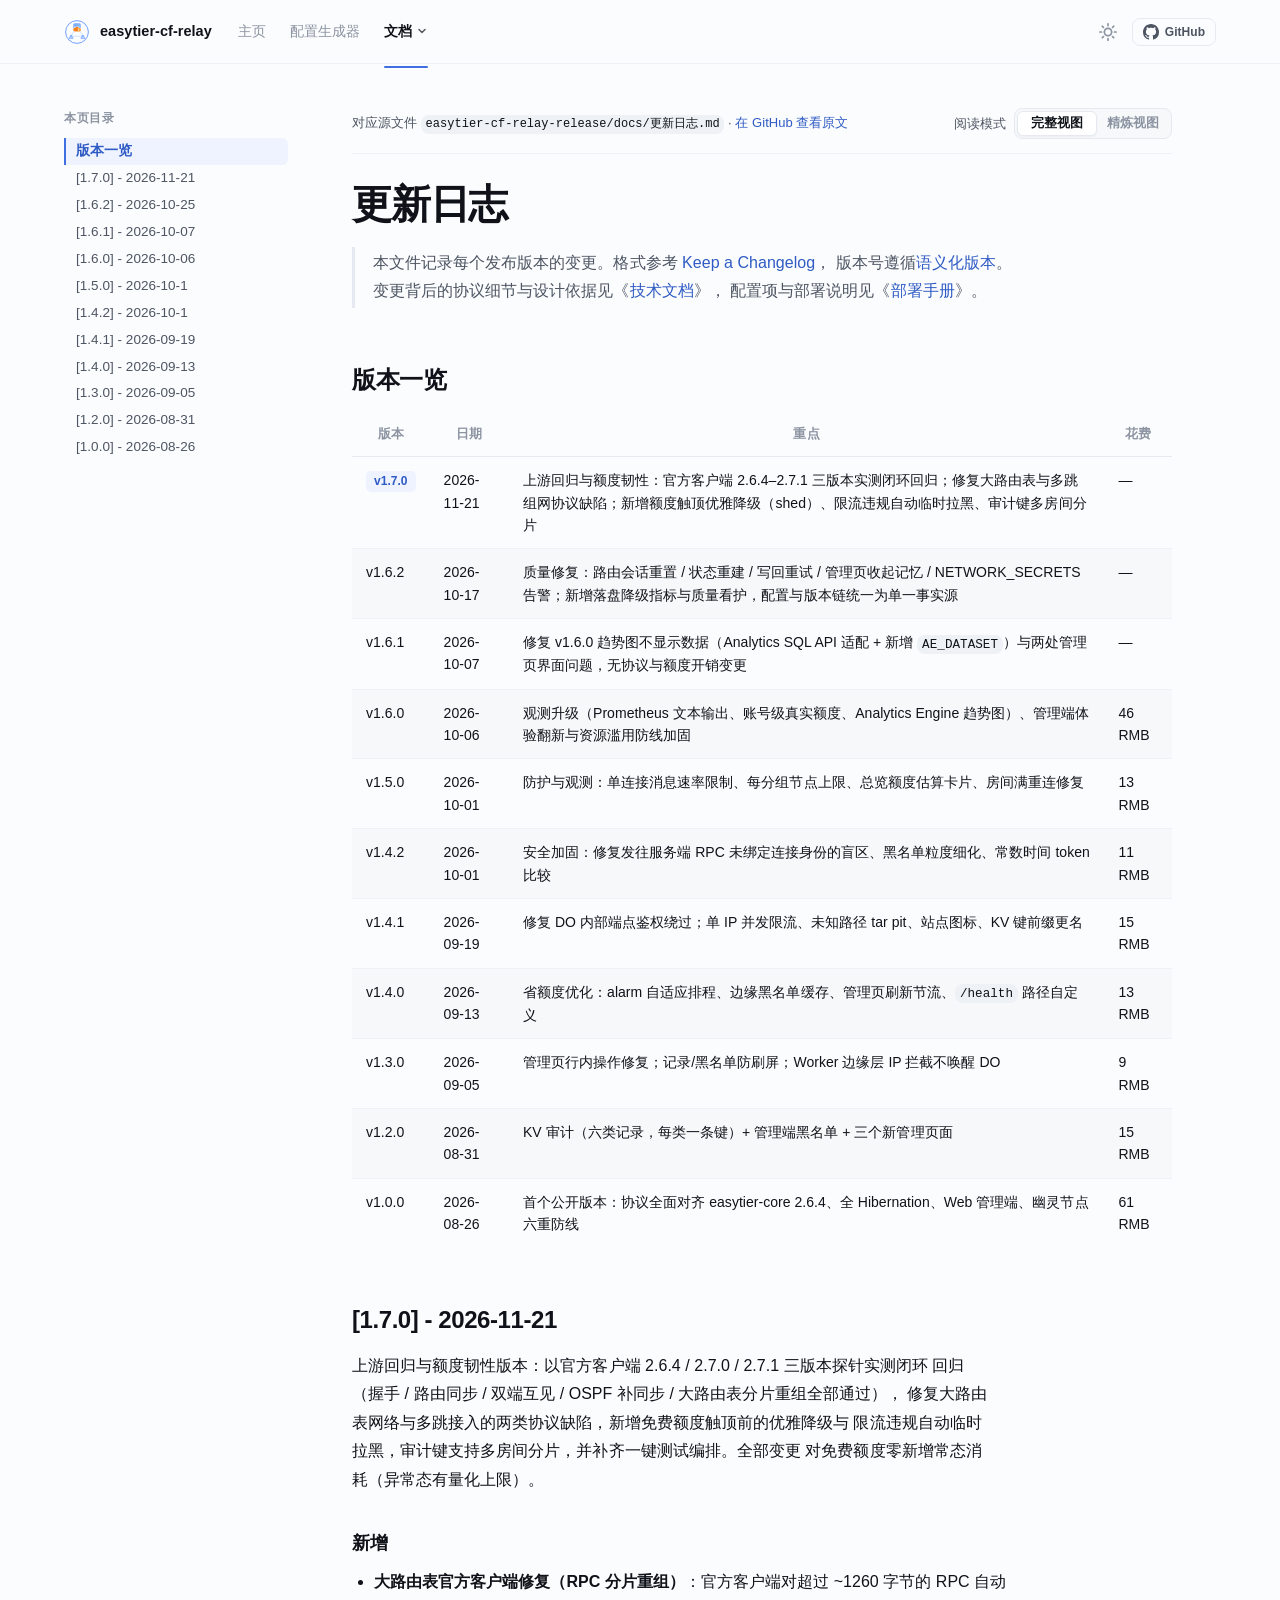
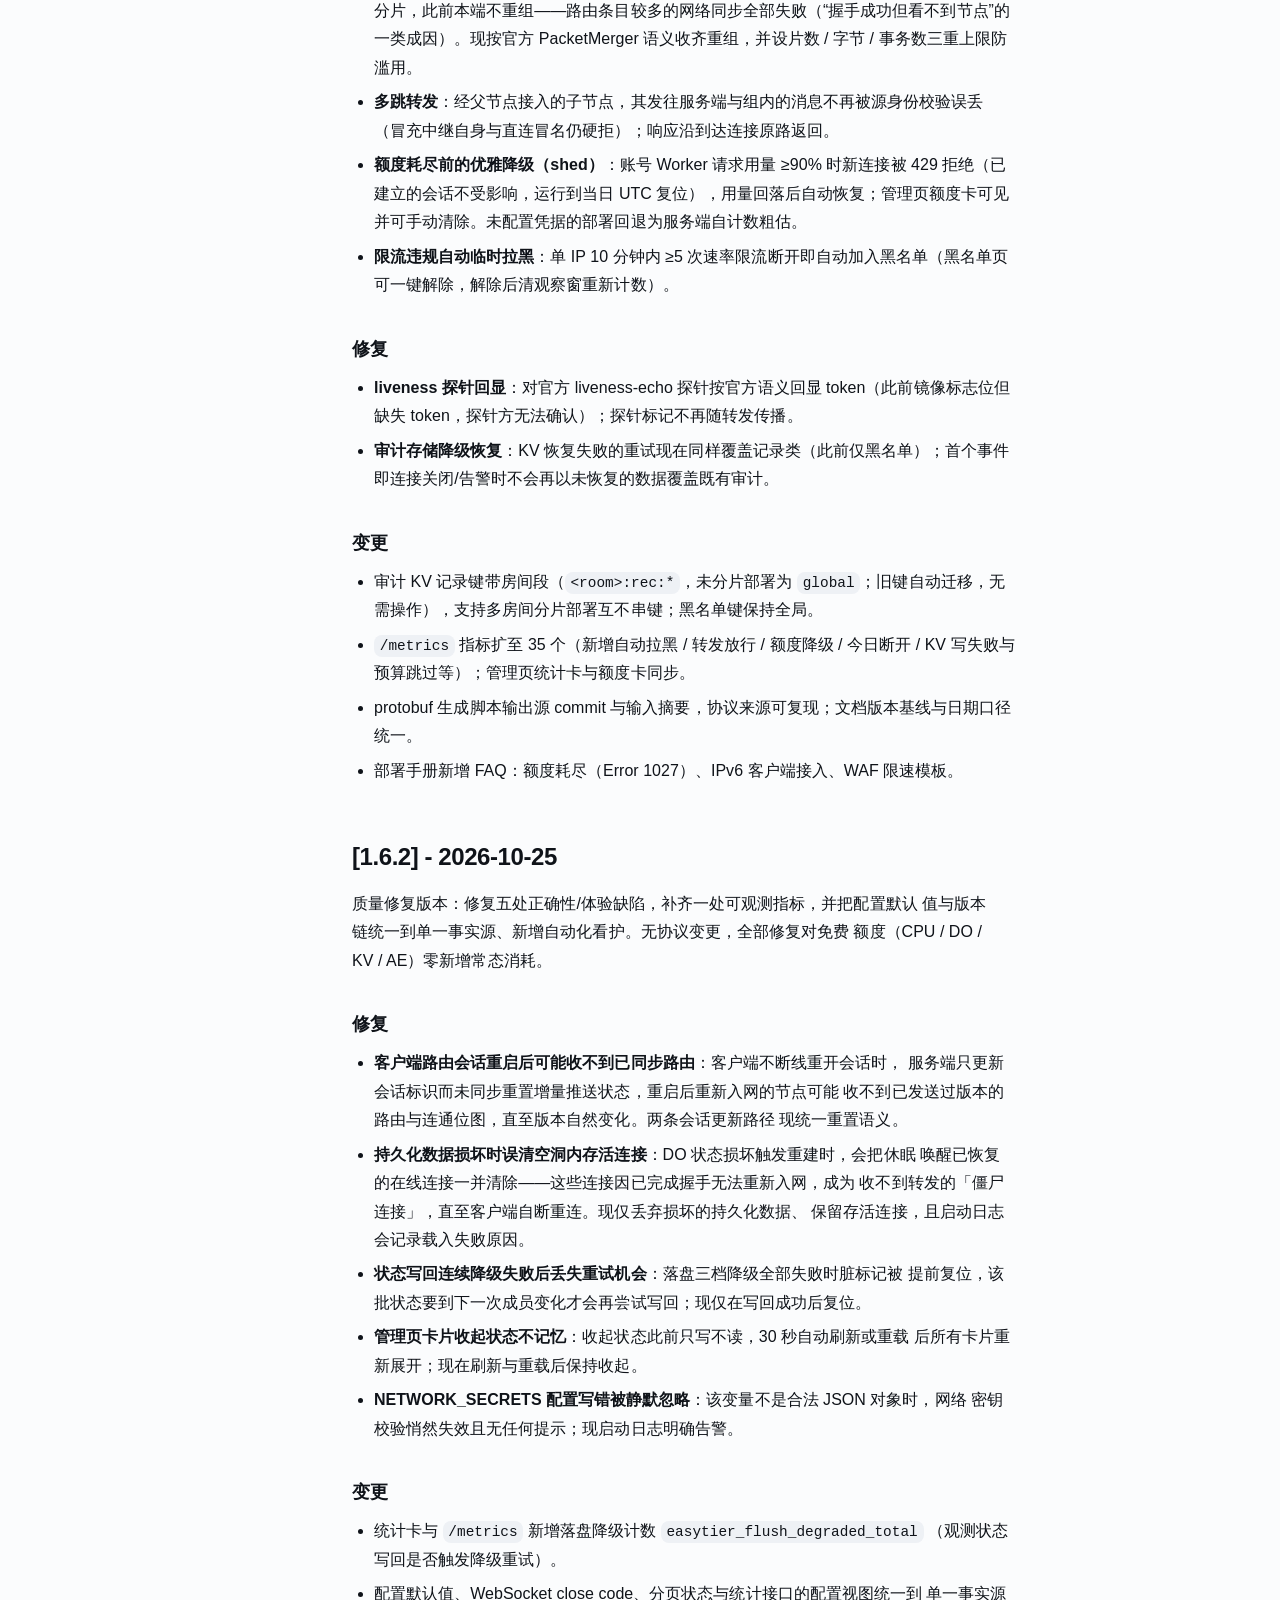
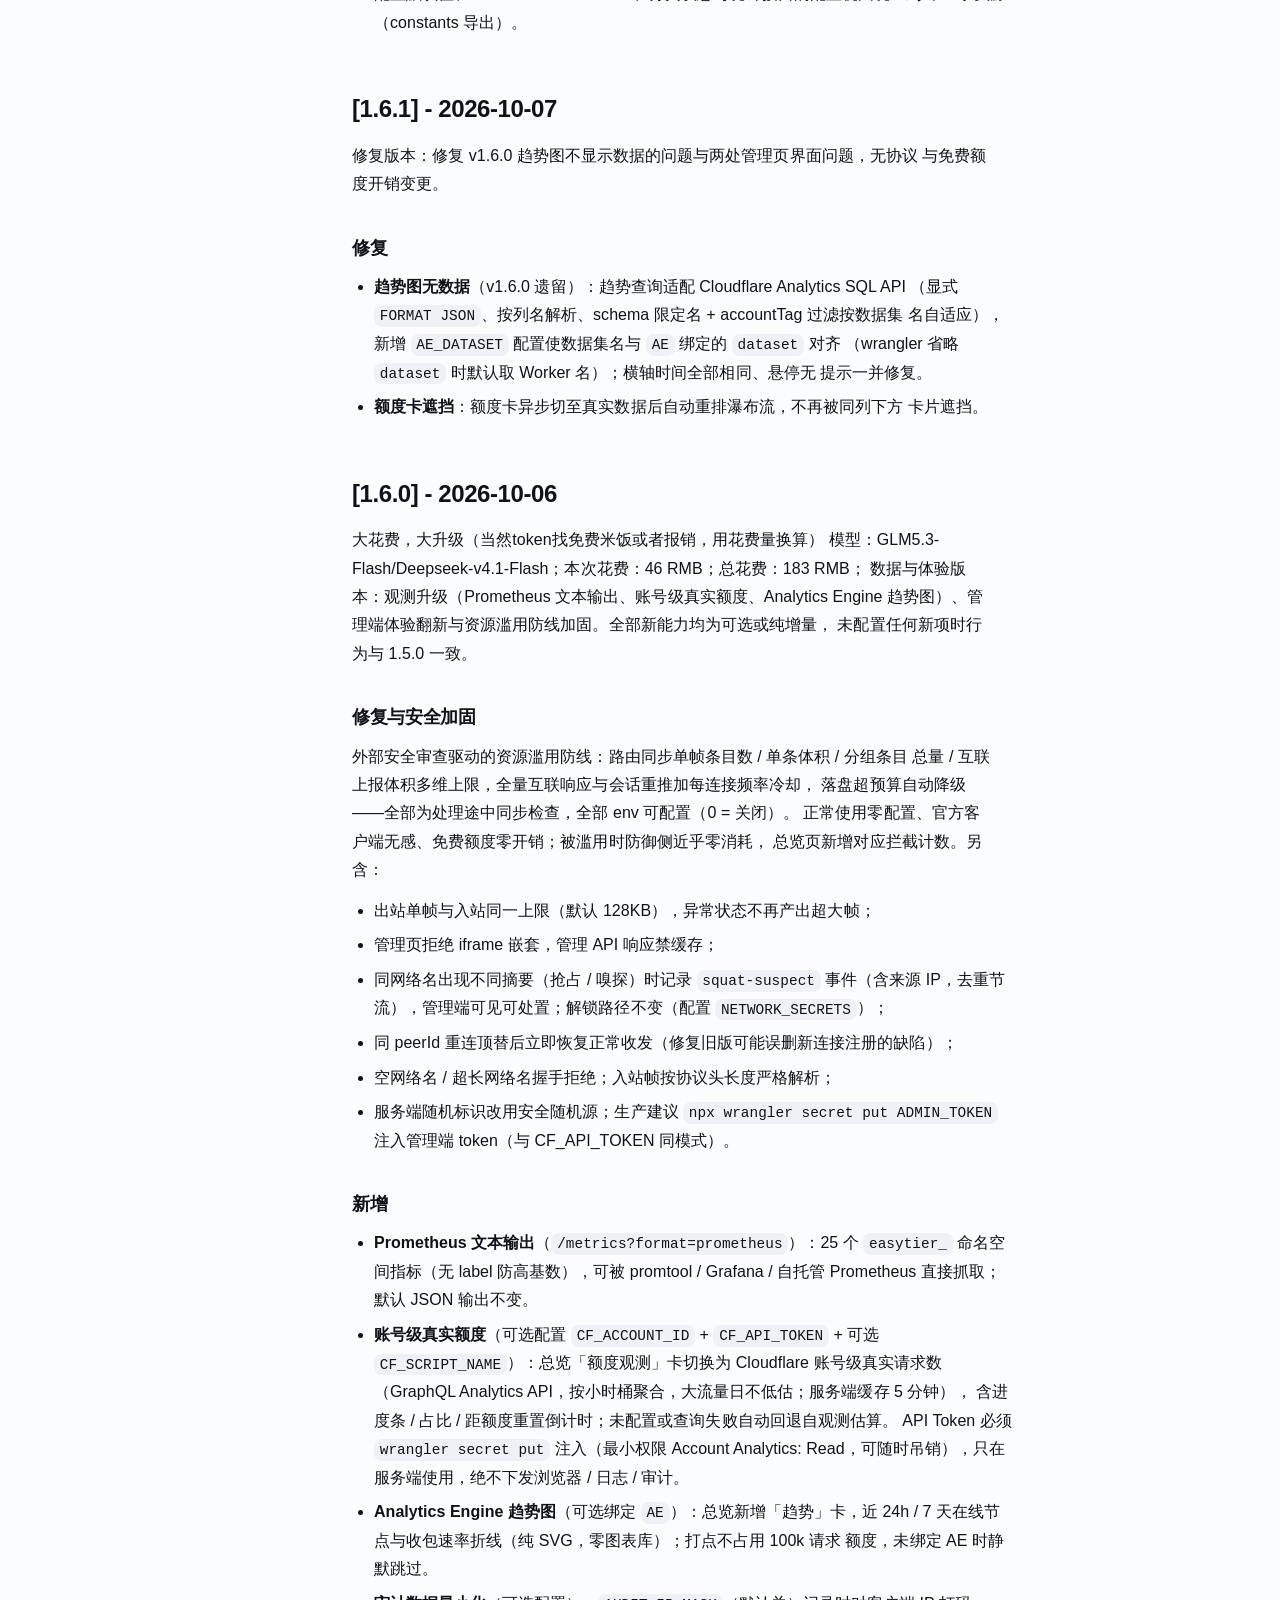
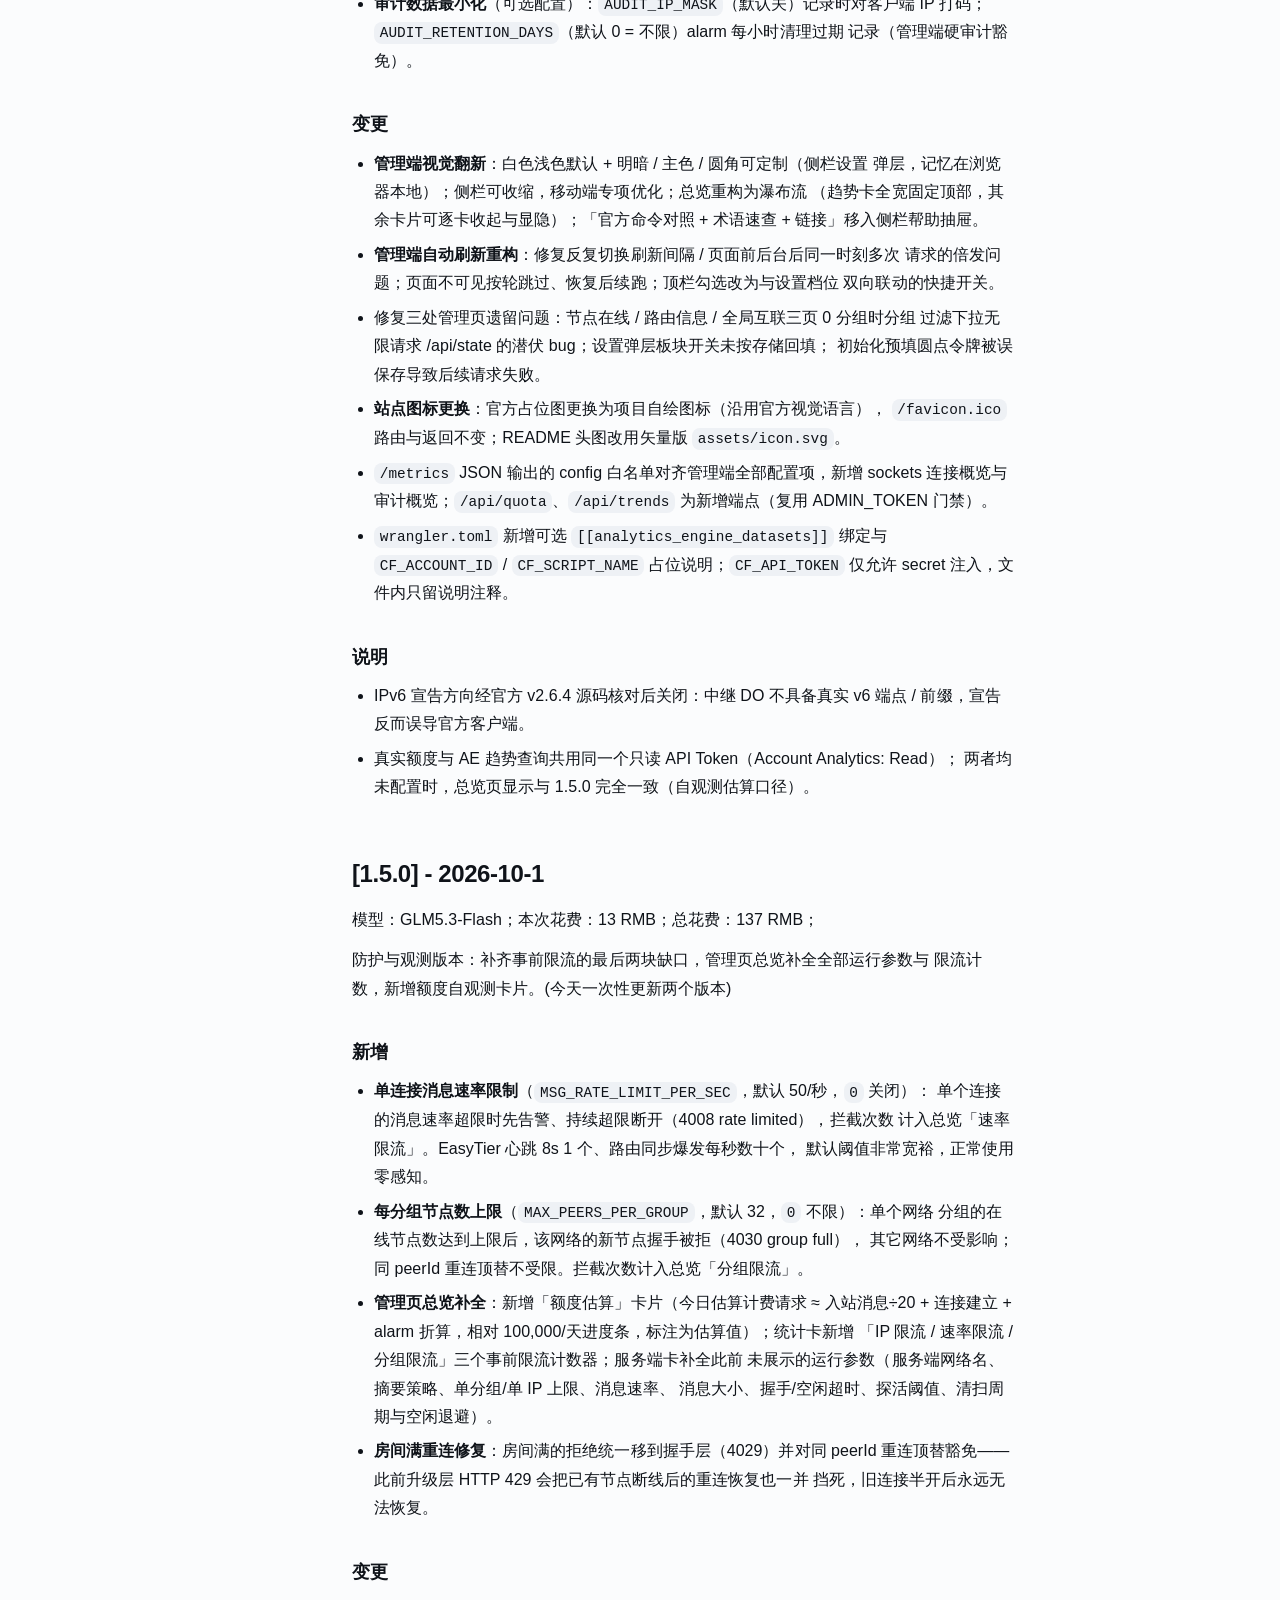
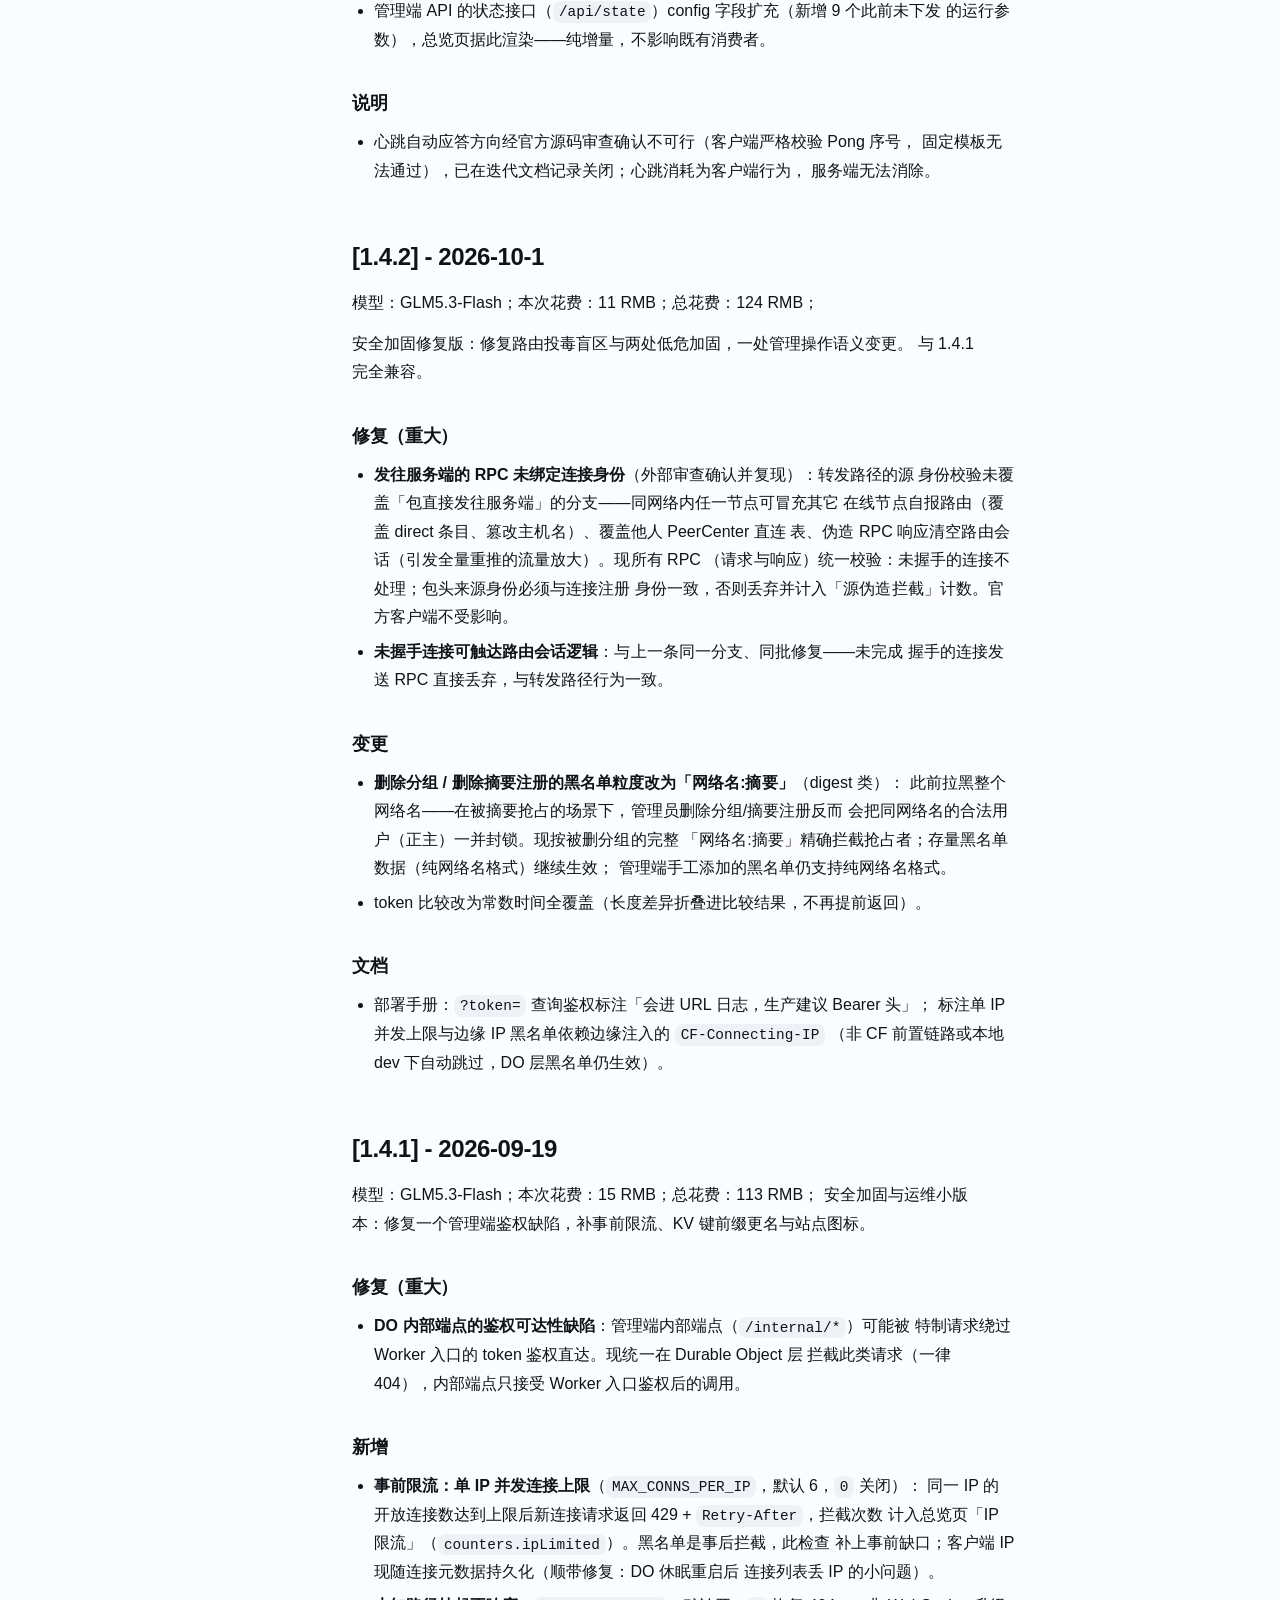
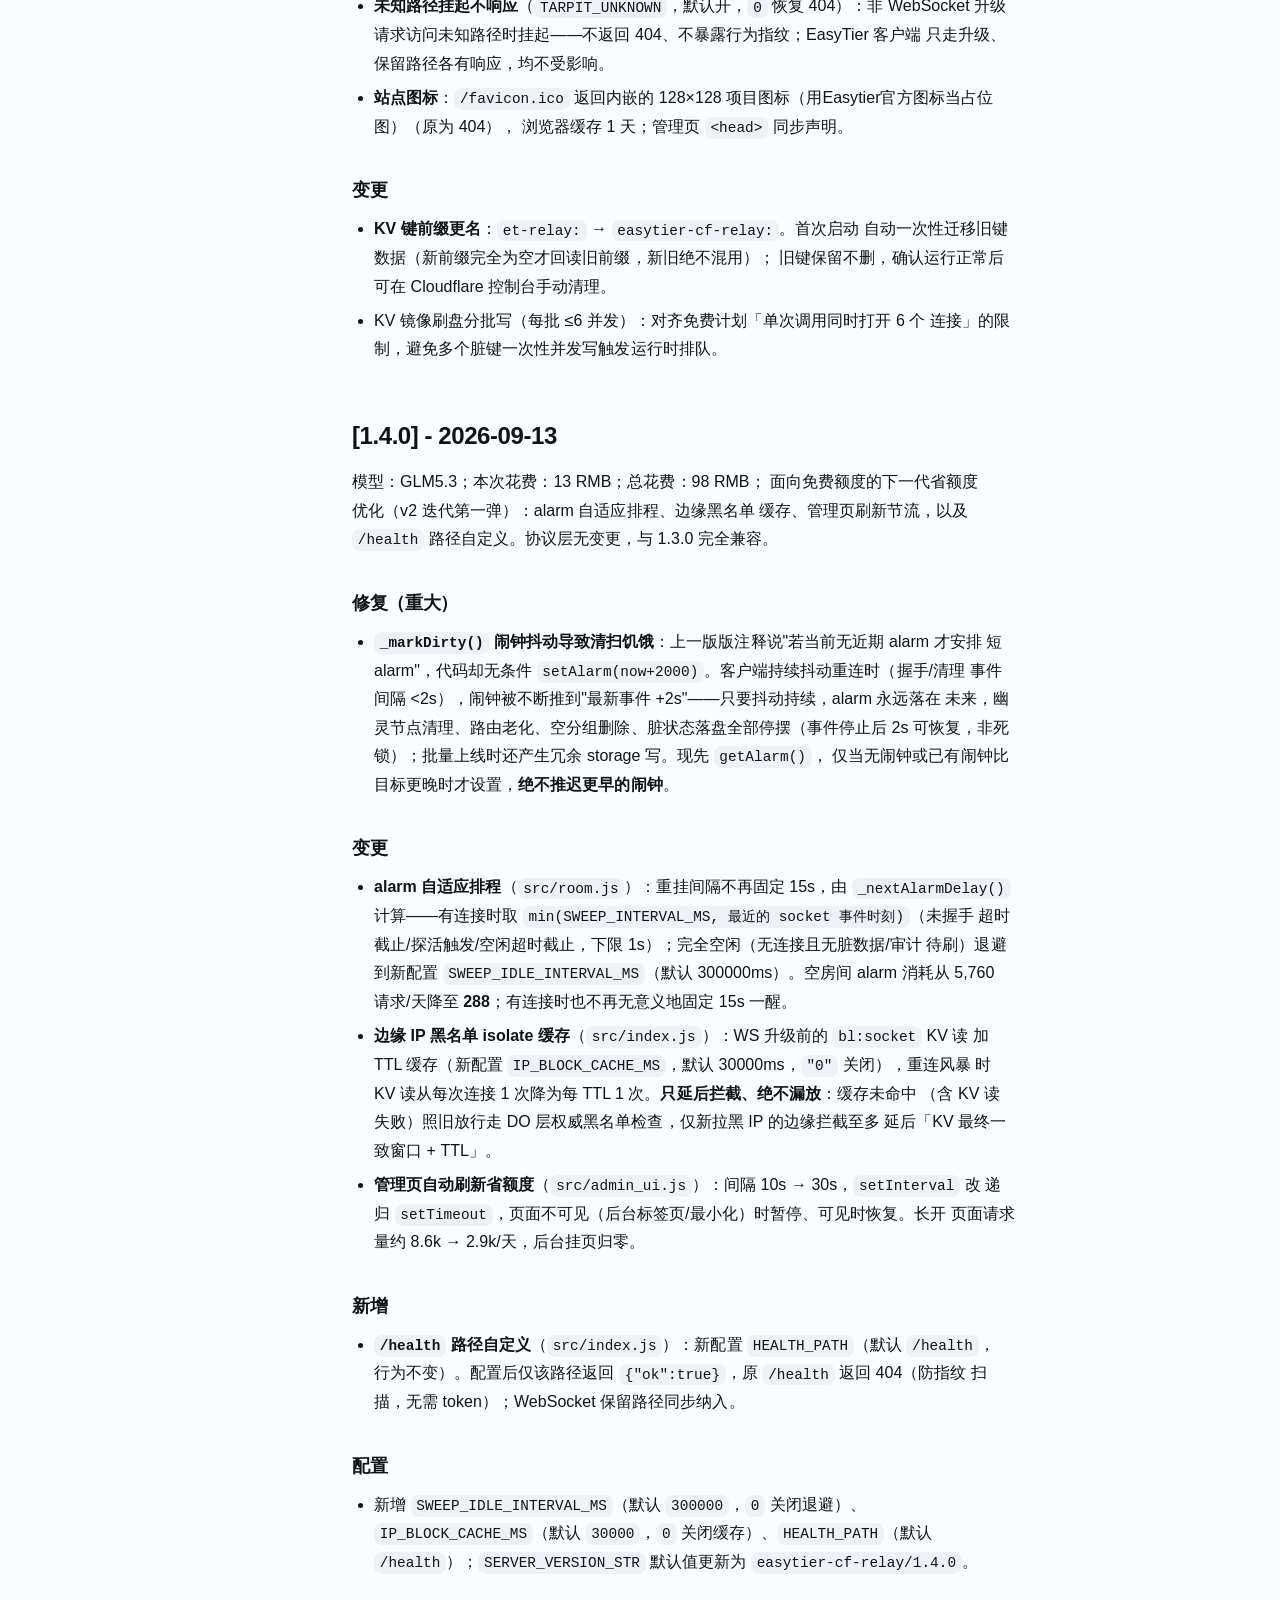
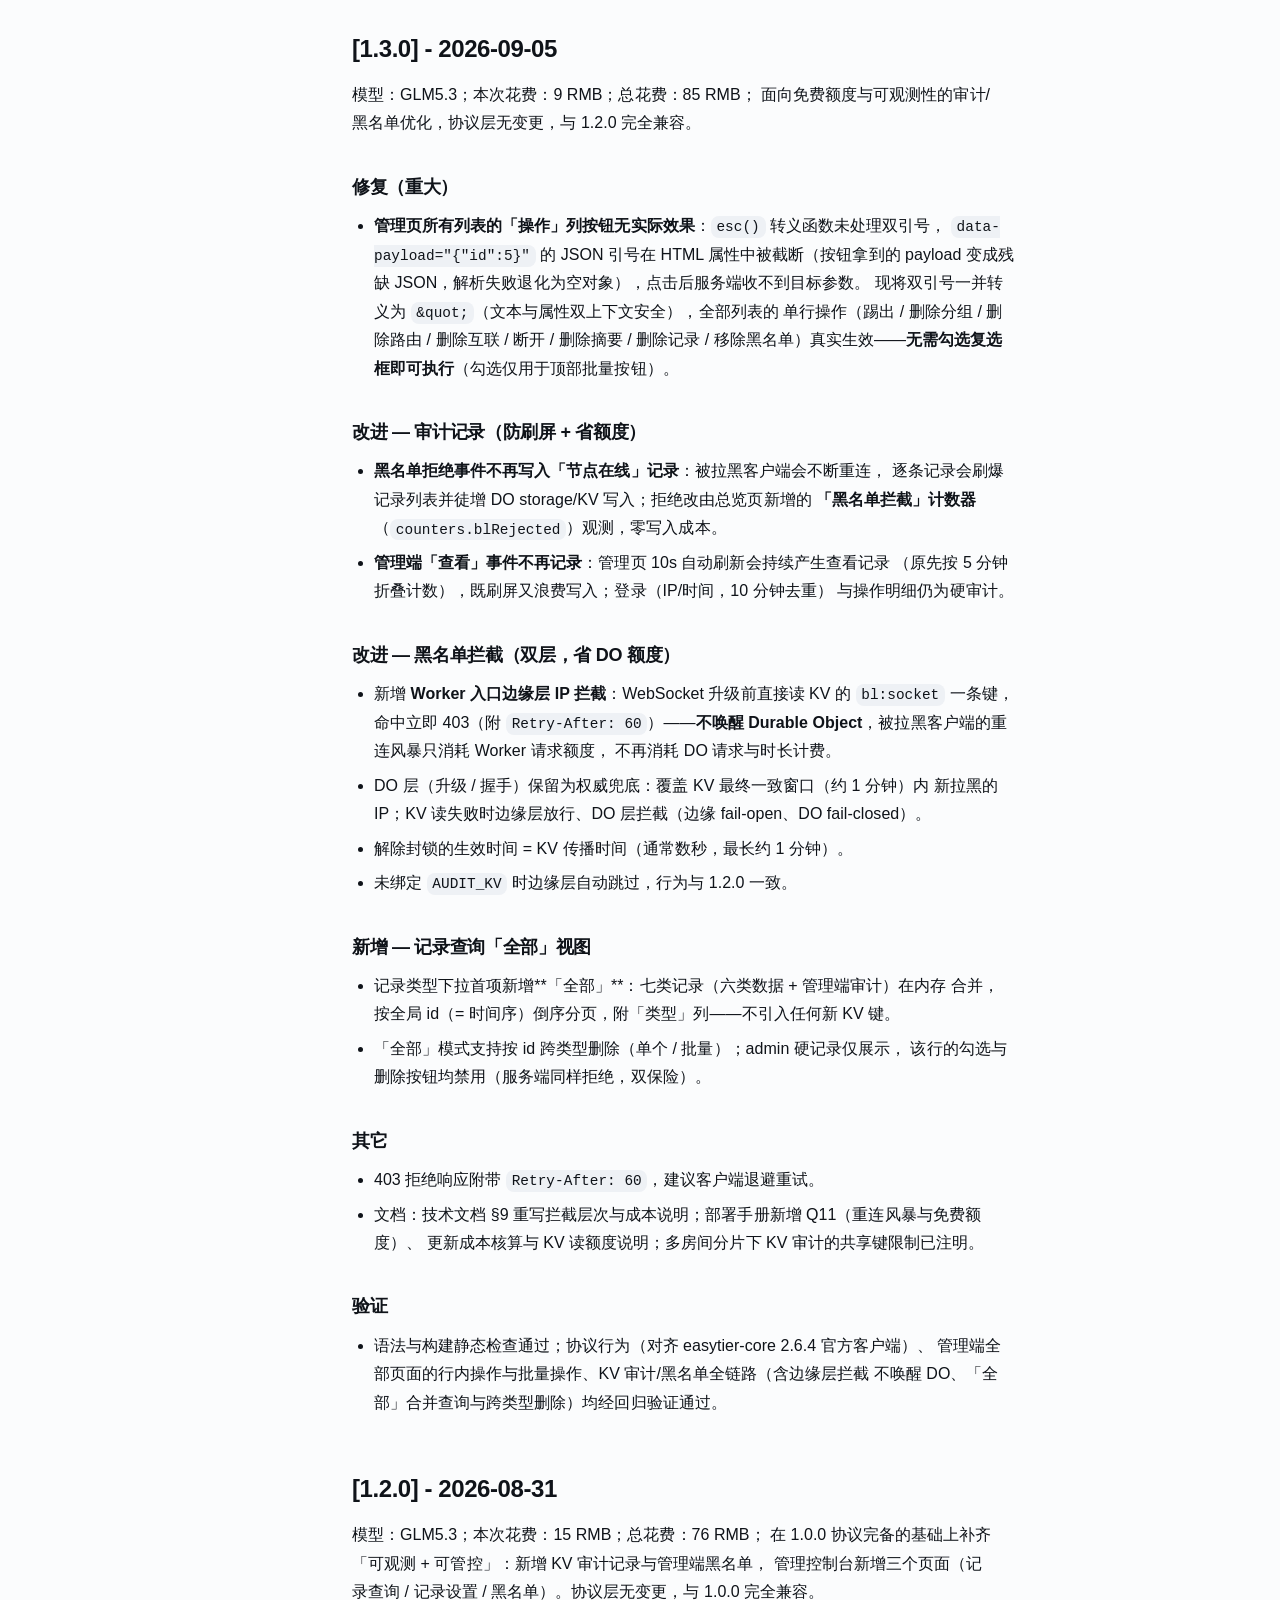
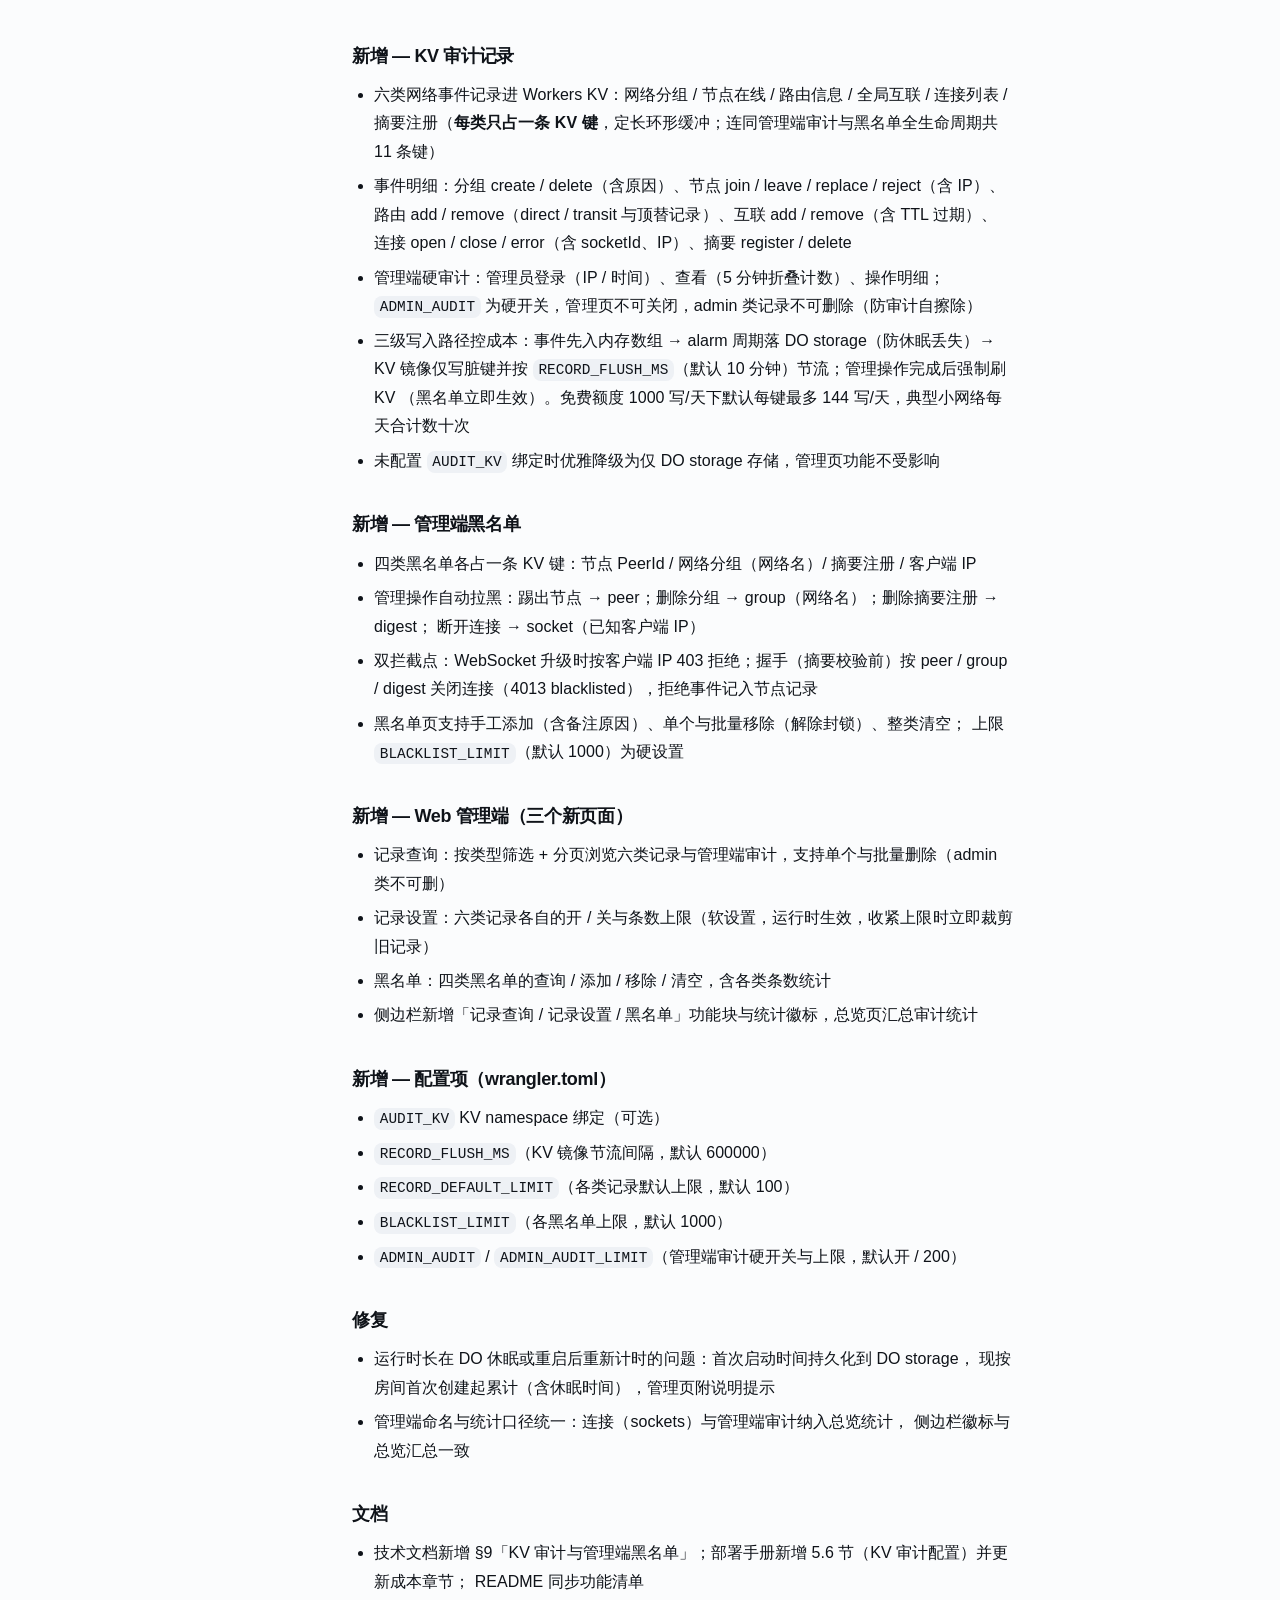
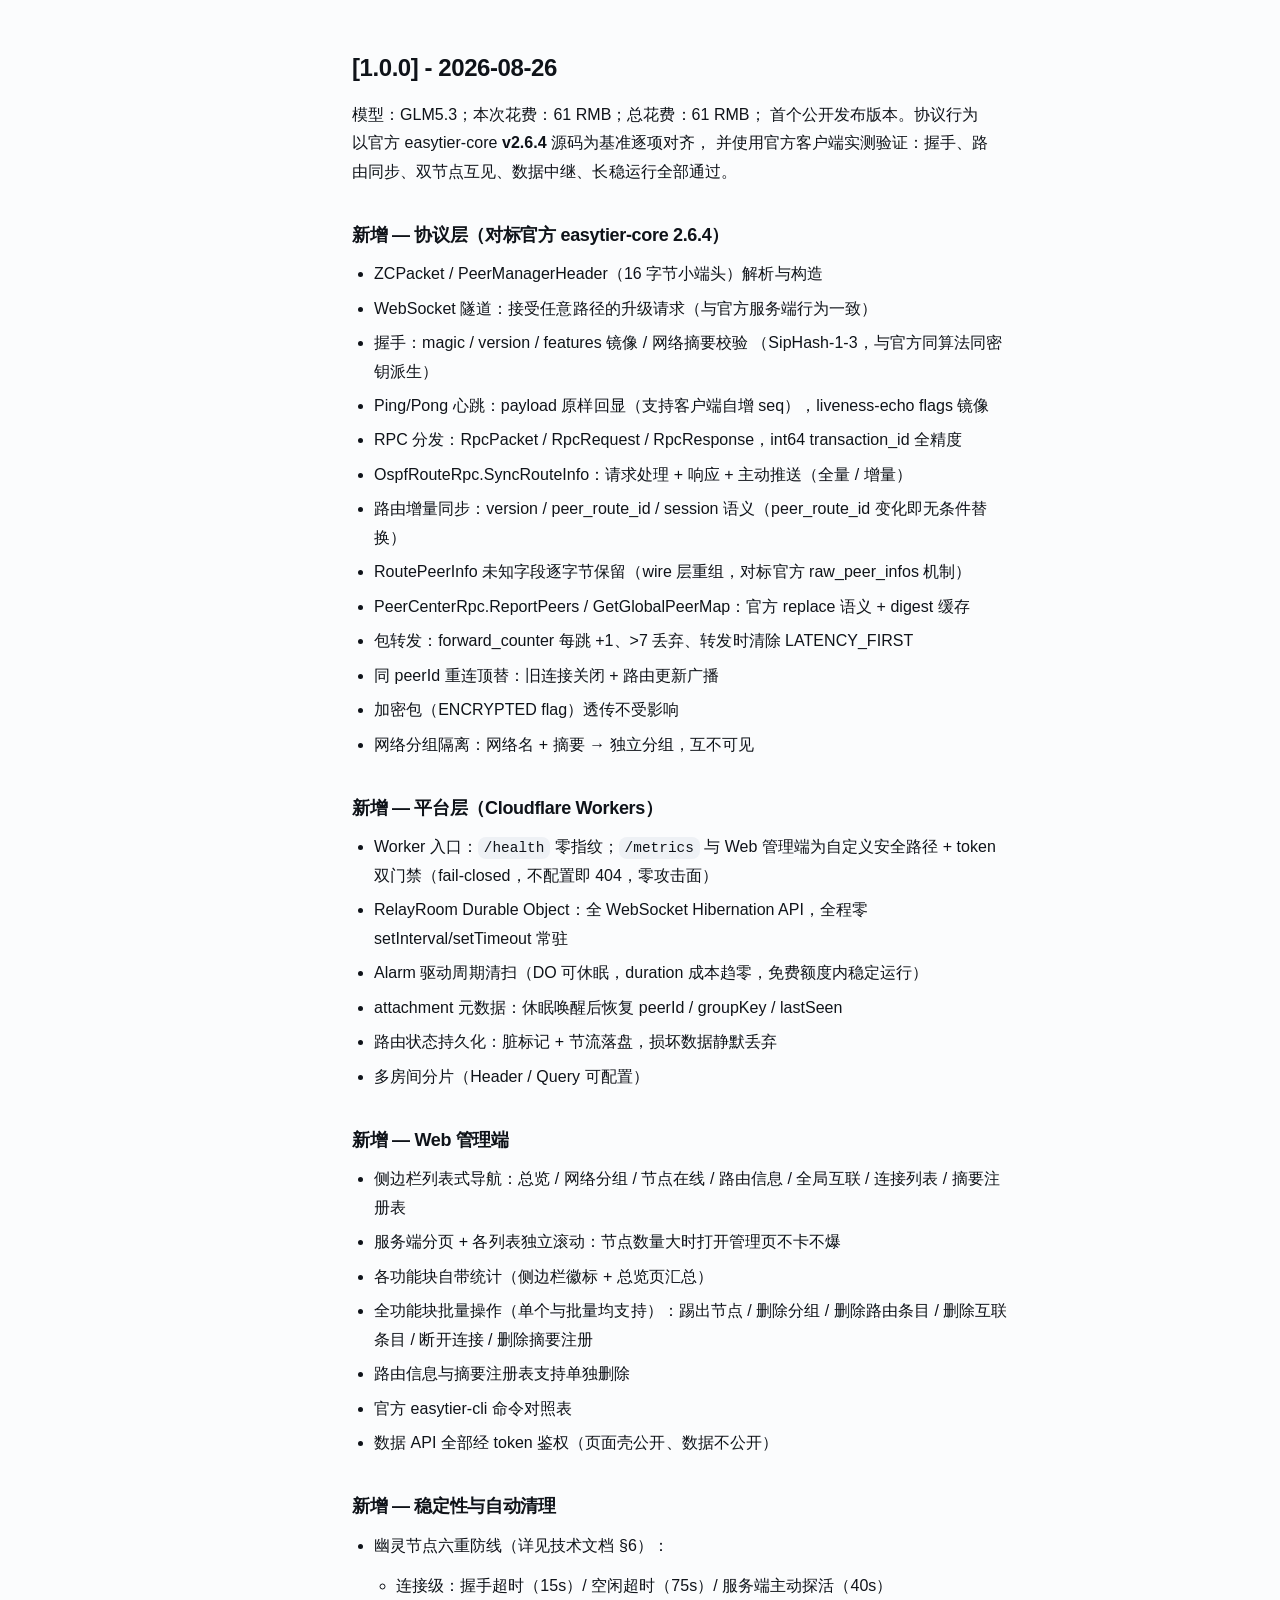
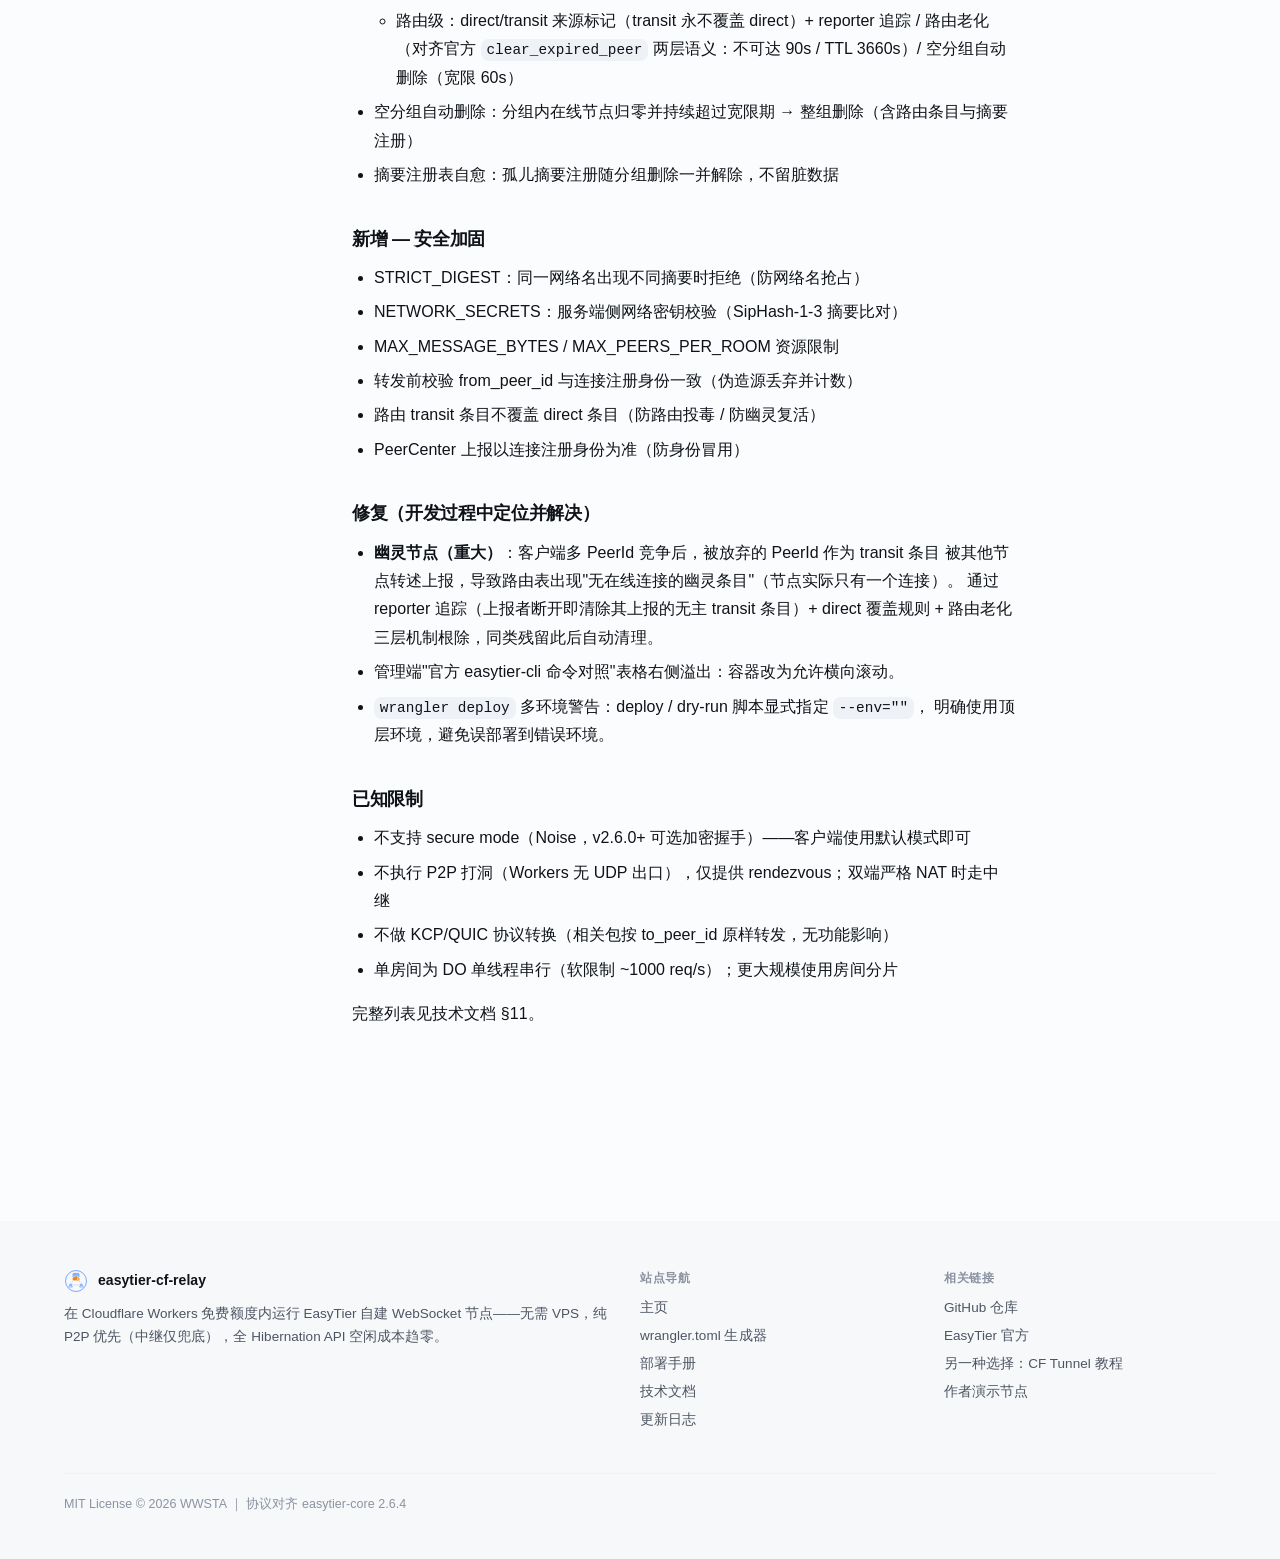
==== commit 63ac61bc: "配合V1.7.0更新" ====
--- a/changelog.html
+++ b/changelog.html
@@ -4,7 +4,7 @@
 <meta charset="UTF-8">
 <meta name="viewport" content="width=device-width, initial-scale=1">
 <title>更新日志 — easytier-cf-relay</title>
-<meta name="description" content="EasyTier Cloudflare Relay 各版本变更明细（v1.0.0 ~ v1.6.2），Keep a Changelog 格式。">
+<meta name="description" content="EasyTier Cloudflare Relay 各版本变更明细（v1.0.0 ~ v1.7.0），Keep a Changelog 格式。">
 <link rel="icon" href="favicon.ico">
 <link rel="icon" type="image/svg+xml" href="assets/logo.svg">
 <script src="js/theme.js"></script>
@@ -54,7 +54,8 @@
     <p class="toc-title">本页目录</p>
     <ul>
           <li class="toc-h2"><a href="#version-overview">版本一览</a></li>
-          <li class="toc-h2"><a href="#162-2026-10-25">[1.6.2] - 2026-10-25</a></li>
+          <li class="toc-h2"><a href="#170-2026-11-21">[1.7.0] - 2026-11-21</a></li>
+          <li class="toc-h2 toc-extended"><a href="#162-2026-10-25">[1.6.2] - 2026-10-25</a></li>
           <li class="toc-h2 toc-extended"><a href="#161-2026-10-07">[1.6.1] - 2026-10-07</a></li>
           <li class="toc-h2 toc-extended"><a href="#160-2026-10-06">[1.6.0] - 2026-10-06</a></li>
           <li class="toc-h2 toc-extended"><a href="#150-2026-10-1">[1.5.0] - 2026-10-1</a></li>
@@ -98,7 +99,8 @@
 <table>
 <thead><tr><th>版本</th><th>日期</th><th>重点</th><th>花费</th></tr></thead>
 <tbody>
-<tr><td><span class="pill">v1.6.2</span></td><td>2026-10-17</td><td>质量修复：路由会话重置 / 状态重建 / 写回重试 / 管理页收起记忆 / NETWORK_SECRETS 告警；新增落盘降级指标与质量看护，配置与版本链统一为单一事实源</td><td>—</td></tr>
+<tr><td><span class="pill">v1.7.0</span></td><td>2026-11-21</td><td>上游回归与额度韧性：官方客户端 2.6.4–2.7.1 三版本实测闭环回归；修复大路由表与多跳组网协议缺陷；新增额度触顶优雅降级（shed）、限流违规自动临时拉黑、审计键多房间分片</td><td>—</td></tr>
+<tr><td>v1.6.2</td><td>2026-10-17</td><td>质量修复：路由会话重置 / 状态重建 / 写回重试 / 管理页收起记忆 / NETWORK_SECRETS 告警；新增落盘降级指标与质量看护，配置与版本链统一为单一事实源</td><td>—</td></tr>
 <tr><td>v1.6.1</td><td>2026-10-07</td><td>修复 v1.6.0 趋势图不显示数据（Analytics SQL API 适配 + 新增 <code>AE_DATASET</code>）与两处管理页界面问题，无协议与额度开销变更</td><td>—</td></tr>
 <tr><td>v1.6.0</td><td>2026-10-06</td><td>观测升级（Prometheus 文本输出、账号级真实额度、Analytics Engine 趋势图）、管理端体验翻新与资源滥用防线加固</td><td>46 RMB</td></tr>
 <tr><td>v1.5.0</td><td>2026-10-01</td><td>防护与观测：单连接消息速率限制、每分组节点上限、总览额度估算卡片、房间满重连修复</td><td>13 RMB</td></tr>
@@ -113,12 +115,41 @@
 </div>
 </div>
 
-<section class="doc-sec" id="162-2026-10-25-sec">
+<section class="doc-sec" id="170-2026-11-21-sec">
+<h2 id="170-2026-11-21" class="heading-anchor"><a class="anchor" href="#170-2026-11-21" aria-label="锚点链接"><svg viewBox="0 0 16 16" width="15" height="15" fill="currentColor" aria-hidden="true"><path d="m7.775 3.275a.75.75 0 0 0 1.06 1.06l1.25-1.25a2 2 0 1 1 2.83 2.83l-2.5 2.5a2 2 0 0 1-2.83 0 .75.75 0 0 0-1.06 1.06 3.5 3.5 0 0 0 4.95 0l2.5-2.5a3.5 3.5 0 0 0-4.95-4.95l-1.25 1.25Zm-4.69 9.64a2 2 0 0 1 0-2.83l2.5-2.5a2 2 0 0 1 2.83 0 .75.75 0 0 0 1.06-1.06 3.5 3.5 0 0 0-4.95 0l-2.5 2.5a3.5 3.5 0 0 0 4.95 4.95l1.25-1.25a.75.75 0 0 0-1.06-1.06l-1.25 1.25a2 2 0 0 1-2.83 0Z"/></svg></a>[1.7.0] - 2026-11-21</h2>
+<p>上游回归与额度韧性版本：以官方客户端 2.6.4 / 2.7.0 / 2.7.1 三版本探针实测闭环
+回归（握手 / 路由同步 / 双端互见 / OSPF 补同步 / 大路由表分片重组全部通过），
+修复大路由表网络与多跳接入的两类协议缺陷，新增免费额度触顶前的优雅降级与
+限流违规自动临时拉黑，审计键支持多房间分片，并补齐一键测试编排。全部变更
+对免费额度零新增常态消耗（异常态有量化上限）。</p>
+<h3 id="新增" class="heading-anchor"><a class="anchor" href="#新增" aria-label="锚点链接"><svg viewBox="0 0 16 16" width="15" height="15" fill="currentColor" aria-hidden="true"><path d="m7.775 3.275a.75.75 0 0 0 1.06 1.06l1.25-1.25a2 2 0 1 1 2.83 2.83l-2.5 2.5a2 2 0 0 1-2.83 0 .75.75 0 0 0-1.06 1.06 3.5 3.5 0 0 0 4.95 0l2.5-2.5a3.5 3.5 0 0 0-4.95-4.95l-1.25 1.25Zm-4.69 9.64a2 2 0 0 1 0-2.83l2.5-2.5a2 2 0 0 1 2.83 0 .75.75 0 0 0 1.06-1.06 3.5 3.5 0 0 0-4.95 0l-2.5 2.5a3.5 3.5 0 0 0 4.95 4.95l1.25-1.25a.75.75 0 0 0-1.06-1.06l-1.25 1.25a2 2 0 0 1-2.83 0Z"/></svg></a>新增</h3>
+<ul>
+<li><strong>大路由表官方客户端修复（RPC 分片重组）</strong>：官方客户端对超过 ~1260 字节的 RPC 自动分片，此前本端不重组——路由条目较多的网络同步全部失败（“握手成功但看不到节点”的一类成因）。现按官方 PacketMerger 语义收齐重组，并设片数 / 字节 / 事务数三重上限防滥用。</li>
+<li><strong>多跳转发</strong>：经父节点接入的子节点，其发往服务端与组内的消息不再被源身份校验误丢（冒充中继自身与直连冒名仍硬拒）；响应沿到达连接原路返回。</li>
+<li><strong>额度耗尽前的优雅降级（shed）</strong>：账号 Worker 请求用量 ≥90% 时新连接被 429 拒绝（已建立的会话不受影响，运行到当日 UTC 复位），用量回落后自动恢复；管理页额度卡可见并可手动清除。未配置凭据的部署回退为服务端自计数粗估。</li>
+<li><strong>限流违规自动临时拉黑</strong>：单 IP 10 分钟内 ≥5 次速率限流断开即自动加入黑名单（黑名单页可一键解除，解除后清观察窗重新计数）。</li>
+</ul>
+<h3 id="修复" class="heading-anchor"><a class="anchor" href="#修复" aria-label="锚点链接"><svg viewBox="0 0 16 16" width="15" height="15" fill="currentColor" aria-hidden="true"><path d="m7.775 3.275a.75.75 0 0 0 1.06 1.06l1.25-1.25a2 2 0 1 1 2.83 2.83l-2.5 2.5a2 2 0 0 1-2.83 0 .75.75 0 0 0-1.06 1.06 3.5 3.5 0 0 0 4.95 0l2.5-2.5a3.5 3.5 0 0 0-4.95-4.95l-1.25 1.25Zm-4.69 9.64a2 2 0 0 1 0-2.83l2.5-2.5a2 2 0 0 1 2.83 0 .75.75 0 0 0 1.06-1.06 3.5 3.5 0 0 0-4.95 0l-2.5 2.5a3.5 3.5 0 0 0 4.95 4.95l1.25-1.25a.75.75 0 0 0-1.06-1.06l-1.25 1.25a2 2 0 0 1-2.83 0Z"/></svg></a>修复</h3>
+<ul>
+<li><strong>liveness 探针回显</strong>：对官方 liveness-echo 探针按官方语义回显 token（此前镜像标志位但缺失 token，探针方无法确认）；探针标记不再随转发传播。</li>
+<li><strong>审计存储降级恢复</strong>：KV 恢复失败的重试现在同样覆盖记录类（此前仅黑名单）；首个事件即连接关闭/告警时不会再以未恢复的数据覆盖既有审计。</li>
+</ul>
+<h3 id="变更" class="heading-anchor"><a class="anchor" href="#变更" aria-label="锚点链接"><svg viewBox="0 0 16 16" width="15" height="15" fill="currentColor" aria-hidden="true"><path d="m7.775 3.275a.75.75 0 0 0 1.06 1.06l1.25-1.25a2 2 0 1 1 2.83 2.83l-2.5 2.5a2 2 0 0 1-2.83 0 .75.75 0 0 0-1.06 1.06 3.5 3.5 0 0 0 4.95 0l2.5-2.5a3.5 3.5 0 0 0-4.95-4.95l-1.25 1.25Zm-4.69 9.64a2 2 0 0 1 0-2.83l2.5-2.5a2 2 0 0 1 2.83 0 .75.75 0 0 0 1.06-1.06 3.5 3.5 0 0 0-4.95 0l-2.5 2.5a3.5 3.5 0 0 0 4.95 4.95l1.25-1.25a.75.75 0 0 0-1.06-1.06l-1.25 1.25a2 2 0 0 1-2.83 0Z"/></svg></a>变更</h3>
+<ul>
+<li>审计 KV 记录键带房间段（<code>&lt;room&gt;:rec:*</code>，未分片部署为 <code>global</code>；旧键自动迁移，无需操作），支持多房间分片部署互不串键；黑名单键保持全局。</li>
+<li><code>/metrics</code> 指标扩至 35 个（新增自动拉黑 / 转发放行 / 额度降级 / 今日断开 / KV 写失败与预算跳过等）；管理页统计卡与额度卡同步。</li>
+<li>protobuf 生成脚本输出源 commit 与输入摘要，协议来源可复现；文档版本基线与日期口径统一。</li>
+<li>部署手册新增 FAQ：额度耗尽（Error 1027）、IPv6 客户端接入、WAF 限速模板。</li>
+</ul>
+
+</section>
+
+<section class="doc-sec sec-extended" id="162-2026-10-25-sec">
 <h2 id="162-2026-10-25" class="heading-anchor"><a class="anchor" href="#162-2026-10-25" aria-label="锚点链接"><svg viewBox="0 0 16 16" width="15" height="15" fill="currentColor" aria-hidden="true"><path d="m7.775 3.275a.75.75 0 0 0 1.06 1.06l1.25-1.25a2 2 0 1 1 2.83 2.83l-2.5 2.5a2 2 0 0 1-2.83 0 .75.75 0 0 0-1.06 1.06 3.5 3.5 0 0 0 4.95 0l2.5-2.5a3.5 3.5 0 0 0-4.95-4.95l-1.25 1.25Zm-4.69 9.64a2 2 0 0 1 0-2.83l2.5-2.5a2 2 0 0 1 2.83 0 .75.75 0 0 0 1.06-1.06 3.5 3.5 0 0 0-4.95 0l-2.5 2.5a3.5 3.5 0 0 0 4.95 4.95l1.25-1.25a.75.75 0 0 0-1.06-1.06l-1.25 1.25a2 2 0 0 1-2.83 0Z"/></svg></a>[1.6.2] - 2026-10-25</h2>
 <p>质量修复版本：修复五处正确性/体验缺陷，补齐一处可观测指标，并把配置默认
 值与版本链统一到单一事实源、新增自动化看护。无协议变更，全部修复对免费
 额度（CPU / DO / KV / AE）零新增常态消耗。</p>
-<h3 id="修复" class="heading-anchor"><a class="anchor" href="#修复" aria-label="锚点链接"><svg viewBox="0 0 16 16" width="15" height="15" fill="currentColor" aria-hidden="true"><path d="m7.775 3.275a.75.75 0 0 0 1.06 1.06l1.25-1.25a2 2 0 1 1 2.83 2.83l-2.5 2.5a2 2 0 0 1-2.83 0 .75.75 0 0 0-1.06 1.06 3.5 3.5 0 0 0 4.95 0l2.5-2.5a3.5 3.5 0 0 0-4.95-4.95l-1.25 1.25Zm-4.69 9.64a2 2 0 0 1 0-2.83l2.5-2.5a2 2 0 0 1 2.83 0 .75.75 0 0 0 1.06-1.06 3.5 3.5 0 0 0-4.95 0l-2.5 2.5a3.5 3.5 0 0 0 4.95 4.95l1.25-1.25a.75.75 0 0 0-1.06-1.06l-1.25 1.25a2 2 0 0 1-2.83 0Z"/></svg></a>修复</h3>
+<h3 id="修复-2" class="heading-anchor"><a class="anchor" href="#修复-2" aria-label="锚点链接"><svg viewBox="0 0 16 16" width="15" height="15" fill="currentColor" aria-hidden="true"><path d="m7.775 3.275a.75.75 0 0 0 1.06 1.06l1.25-1.25a2 2 0 1 1 2.83 2.83l-2.5 2.5a2 2 0 0 1-2.83 0 .75.75 0 0 0-1.06 1.06 3.5 3.5 0 0 0 4.95 0l2.5-2.5a3.5 3.5 0 0 0-4.95-4.95l-1.25 1.25Zm-4.69 9.64a2 2 0 0 1 0-2.83l2.5-2.5a2 2 0 0 1 2.83 0 .75.75 0 0 0 1.06-1.06 3.5 3.5 0 0 0-4.95 0l-2.5 2.5a3.5 3.5 0 0 0 4.95 4.95l1.25-1.25a.75.75 0 0 0-1.06-1.06l-1.25 1.25a2 2 0 0 1-2.83 0Z"/></svg></a>修复</h3>
 <ul>
 <li><strong>客户端路由会话重启后可能收不到已同步路由</strong>：客户端不断线重开会话时，
 服务端只更新会话标识而未同步重置增量推送状态，重启后重新入网的节点可能
@@ -135,7 +166,7 @@
 <li><strong>NETWORK_SECRETS 配置写错被静默忽略</strong>：该变量不是合法 JSON 对象时，网络
 密钥校验悄然失效且无任何提示；现启动日志明确告警。</li>
 </ul>
-<h3 id="变更" class="heading-anchor"><a class="anchor" href="#变更" aria-label="锚点链接"><svg viewBox="0 0 16 16" width="15" height="15" fill="currentColor" aria-hidden="true"><path d="m7.775 3.275a.75.75 0 0 0 1.06 1.06l1.25-1.25a2 2 0 1 1 2.83 2.83l-2.5 2.5a2 2 0 0 1-2.83 0 .75.75 0 0 0-1.06 1.06 3.5 3.5 0 0 0 4.95 0l2.5-2.5a3.5 3.5 0 0 0-4.95-4.95l-1.25 1.25Zm-4.69 9.64a2 2 0 0 1 0-2.83l2.5-2.5a2 2 0 0 1 2.83 0 .75.75 0 0 0 1.06-1.06 3.5 3.5 0 0 0-4.95 0l-2.5 2.5a3.5 3.5 0 0 0 4.95 4.95l1.25-1.25a.75.75 0 0 0-1.06-1.06l-1.25 1.25a2 2 0 0 1-2.83 0Z"/></svg></a>变更</h3>
+<h3 id="变更-2" class="heading-anchor"><a class="anchor" href="#变更-2" aria-label="锚点链接"><svg viewBox="0 0 16 16" width="15" height="15" fill="currentColor" aria-hidden="true"><path d="m7.775 3.275a.75.75 0 0 0 1.06 1.06l1.25-1.25a2 2 0 1 1 2.83 2.83l-2.5 2.5a2 2 0 0 1-2.83 0 .75.75 0 0 0-1.06 1.06 3.5 3.5 0 0 0 4.95 0l2.5-2.5a3.5 3.5 0 0 0-4.95-4.95l-1.25 1.25Zm-4.69 9.64a2 2 0 0 1 0-2.83l2.5-2.5a2 2 0 0 1 2.83 0 .75.75 0 0 0 1.06-1.06 3.5 3.5 0 0 0-4.95 0l-2.5 2.5a3.5 3.5 0 0 0 4.95 4.95l1.25-1.25a.75.75 0 0 0-1.06-1.06l-1.25 1.25a2 2 0 0 1-2.83 0Z"/></svg></a>变更</h3>
 <ul>
 <li>统计卡与 <code>/metrics</code> 新增落盘降级计数 <code>easytier_flush_degraded_total</code>
 （观测状态写回是否触发降级重试）。</li>
@@ -149,7 +180,7 @@
 <h2 id="161-2026-10-07" class="heading-anchor"><a class="anchor" href="#161-2026-10-07" aria-label="锚点链接"><svg viewBox="0 0 16 16" width="15" height="15" fill="currentColor" aria-hidden="true"><path d="m7.775 3.275a.75.75 0 0 0 1.06 1.06l1.25-1.25a2 2 0 1 1 2.83 2.83l-2.5 2.5a2 2 0 0 1-2.83 0 .75.75 0 0 0-1.06 1.06 3.5 3.5 0 0 0 4.95 0l2.5-2.5a3.5 3.5 0 0 0-4.95-4.95l-1.25 1.25Zm-4.69 9.64a2 2 0 0 1 0-2.83l2.5-2.5a2 2 0 0 1 2.83 0 .75.75 0 0 0 1.06-1.06 3.5 3.5 0 0 0-4.95 0l-2.5 2.5a3.5 3.5 0 0 0 4.95 4.95l1.25-1.25a.75.75 0 0 0-1.06-1.06l-1.25 1.25a2 2 0 0 1-2.83 0Z"/></svg></a>[1.6.1] - 2026-10-07</h2>
 <p>修复版本：修复 v1.6.0 趋势图不显示数据的问题与两处管理页界面问题，无协议
 与免费额度开销变更。</p>
-<h3 id="修复-2" class="heading-anchor"><a class="anchor" href="#修复-2" aria-label="锚点链接"><svg viewBox="0 0 16 16" width="15" height="15" fill="currentColor" aria-hidden="true"><path d="m7.775 3.275a.75.75 0 0 0 1.06 1.06l1.25-1.25a2 2 0 1 1 2.83 2.83l-2.5 2.5a2 2 0 0 1-2.83 0 .75.75 0 0 0-1.06 1.06 3.5 3.5 0 0 0 4.95 0l2.5-2.5a3.5 3.5 0 0 0-4.95-4.95l-1.25 1.25Zm-4.69 9.64a2 2 0 0 1 0-2.83l2.5-2.5a2 2 0 0 1 2.83 0 .75.75 0 0 0 1.06-1.06 3.5 3.5 0 0 0-4.95 0l-2.5 2.5a3.5 3.5 0 0 0 4.95 4.95l1.25-1.25a.75.75 0 0 0-1.06-1.06l-1.25 1.25a2 2 0 0 1-2.83 0Z"/></svg></a>修复</h3>
+<h3 id="修复-3" class="heading-anchor"><a class="anchor" href="#修复-3" aria-label="锚点链接"><svg viewBox="0 0 16 16" width="15" height="15" fill="currentColor" aria-hidden="true"><path d="m7.775 3.275a.75.75 0 0 0 1.06 1.06l1.25-1.25a2 2 0 1 1 2.83 2.83l-2.5 2.5a2 2 0 0 1-2.83 0 .75.75 0 0 0-1.06 1.06 3.5 3.5 0 0 0 4.95 0l2.5-2.5a3.5 3.5 0 0 0-4.95-4.95l-1.25 1.25Zm-4.69 9.64a2 2 0 0 1 0-2.83l2.5-2.5a2 2 0 0 1 2.83 0 .75.75 0 0 0 1.06-1.06 3.5 3.5 0 0 0-4.95 0l-2.5 2.5a3.5 3.5 0 0 0 4.95 4.95l1.25-1.25a.75.75 0 0 0-1.06-1.06l-1.25 1.25a2 2 0 0 1-2.83 0Z"/></svg></a>修复</h3>
 <ul>
 <li><strong>趋势图无数据</strong>（v1.6.0 遗留）：趋势查询适配 Cloudflare Analytics SQL API
 （显式 <code>FORMAT JSON</code>、按列名解析、schema 限定名 + accountTag 过滤按数据集
@@ -184,7 +215,7 @@
 <li>空网络名 / 超长网络名握手拒绝；入站帧按协议头长度严格解析；</li>
 <li>服务端随机标识改用安全随机源；生产建议 <code>npx wrangler secret put ADMIN_TOKEN</code> 注入管理端 token（与 CF_API_TOKEN 同模式）。</li>
 </ul>
-<h3 id="新增" class="heading-anchor"><a class="anchor" href="#新增" aria-label="锚点链接"><svg viewBox="0 0 16 16" width="15" height="15" fill="currentColor" aria-hidden="true"><path d="m7.775 3.275a.75.75 0 0 0 1.06 1.06l1.25-1.25a2 2 0 1 1 2.83 2.83l-2.5 2.5a2 2 0 0 1-2.83 0 .75.75 0 0 0-1.06 1.06 3.5 3.5 0 0 0 4.95 0l2.5-2.5a3.5 3.5 0 0 0-4.95-4.95l-1.25 1.25Zm-4.69 9.64a2 2 0 0 1 0-2.83l2.5-2.5a2 2 0 0 1 2.83 0 .75.75 0 0 0 1.06-1.06 3.5 3.5 0 0 0-4.95 0l-2.5 2.5a3.5 3.5 0 0 0 4.95 4.95l1.25-1.25a.75.75 0 0 0-1.06-1.06l-1.25 1.25a2 2 0 0 1-2.83 0Z"/></svg></a>新增</h3>
+<h3 id="新增-2" class="heading-anchor"><a class="anchor" href="#新增-2" aria-label="锚点链接"><svg viewBox="0 0 16 16" width="15" height="15" fill="currentColor" aria-hidden="true"><path d="m7.775 3.275a.75.75 0 0 0 1.06 1.06l1.25-1.25a2 2 0 1 1 2.83 2.83l-2.5 2.5a2 2 0 0 1-2.83 0 .75.75 0 0 0-1.06 1.06 3.5 3.5 0 0 0 4.95 0l2.5-2.5a3.5 3.5 0 0 0-4.95-4.95l-1.25 1.25Zm-4.69 9.64a2 2 0 0 1 0-2.83l2.5-2.5a2 2 0 0 1 2.83 0 .75.75 0 0 0 1.06-1.06 3.5 3.5 0 0 0-4.95 0l-2.5 2.5a3.5 3.5 0 0 0 4.95 4.95l1.25-1.25a.75.75 0 0 0-1.06-1.06l-1.25 1.25a2 2 0 0 1-2.83 0Z"/></svg></a>新增</h3>
 <ul>
 <li><strong>Prometheus 文本输出</strong>（<code>/metrics?format=prometheus</code>）：25 个 <code>easytier_</code>
 命名空间指标（无 label 防高基数），可被 promtool / Grafana / 自托管
@@ -202,7 +233,7 @@
 IP 打码；<code>AUDIT_RETENTION_DAYS</code>（默认 0 = 不限）alarm 每小时清理过期
 记录（管理端硬审计豁免）。</li>
 </ul>
-<h3 id="变更-2" class="heading-anchor"><a class="anchor" href="#变更-2" aria-label="锚点链接"><svg viewBox="0 0 16 16" width="15" height="15" fill="currentColor" aria-hidden="true"><path d="m7.775 3.275a.75.75 0 0 0 1.06 1.06l1.25-1.25a2 2 0 1 1 2.83 2.83l-2.5 2.5a2 2 0 0 1-2.83 0 .75.75 0 0 0-1.06 1.06 3.5 3.5 0 0 0 4.95 0l2.5-2.5a3.5 3.5 0 0 0-4.95-4.95l-1.25 1.25Zm-4.69 9.64a2 2 0 0 1 0-2.83l2.5-2.5a2 2 0 0 1 2.83 0 .75.75 0 0 0 1.06-1.06 3.5 3.5 0 0 0-4.95 0l-2.5 2.5a3.5 3.5 0 0 0 4.95 4.95l1.25-1.25a.75.75 0 0 0-1.06-1.06l-1.25 1.25a2 2 0 0 1-2.83 0Z"/></svg></a>变更</h3>
+<h3 id="变更-3" class="heading-anchor"><a class="anchor" href="#变更-3" aria-label="锚点链接"><svg viewBox="0 0 16 16" width="15" height="15" fill="currentColor" aria-hidden="true"><path d="m7.775 3.275a.75.75 0 0 0 1.06 1.06l1.25-1.25a2 2 0 1 1 2.83 2.83l-2.5 2.5a2 2 0 0 1-2.83 0 .75.75 0 0 0-1.06 1.06 3.5 3.5 0 0 0 4.95 0l2.5-2.5a3.5 3.5 0 0 0-4.95-4.95l-1.25 1.25Zm-4.69 9.64a2 2 0 0 1 0-2.83l2.5-2.5a2 2 0 0 1 2.83 0 .75.75 0 0 0 1.06-1.06 3.5 3.5 0 0 0-4.95 0l-2.5 2.5a3.5 3.5 0 0 0 4.95 4.95l1.25-1.25a.75.75 0 0 0-1.06-1.06l-1.25 1.25a2 2 0 0 1-2.83 0Z"/></svg></a>变更</h3>
 <ul>
 <li><strong>管理端视觉翻新</strong>：白色浅色默认 + 明暗 / 主色 / 圆角可定制（侧栏设置
 弹层，记忆在浏览器本地）；侧栏可收缩，移动端专项优化；总览重构为瀑布流
@@ -238,7 +269,7 @@
 <p>模型：GLM5.3-Flash；本次花费：13 RMB；总花费：137 RMB；</p>
 <p>防护与观测版本：补齐事前限流的最后两块缺口，管理页总览补全全部运行参数与
 限流计数，新增额度自观测卡片。(今天一次性更新两个版本)</p>
-<h3 id="新增-2" class="heading-anchor"><a class="anchor" href="#新增-2" aria-label="锚点链接"><svg viewBox="0 0 16 16" width="15" height="15" fill="currentColor" aria-hidden="true"><path d="m7.775 3.275a.75.75 0 0 0 1.06 1.06l1.25-1.25a2 2 0 1 1 2.83 2.83l-2.5 2.5a2 2 0 0 1-2.83 0 .75.75 0 0 0-1.06 1.06 3.5 3.5 0 0 0 4.95 0l2.5-2.5a3.5 3.5 0 0 0-4.95-4.95l-1.25 1.25Zm-4.69 9.64a2 2 0 0 1 0-2.83l2.5-2.5a2 2 0 0 1 2.83 0 .75.75 0 0 0 1.06-1.06 3.5 3.5 0 0 0-4.95 0l-2.5 2.5a3.5 3.5 0 0 0 4.95 4.95l1.25-1.25a.75.75 0 0 0-1.06-1.06l-1.25 1.25a2 2 0 0 1-2.83 0Z"/></svg></a>新增</h3>
+<h3 id="新增-3" class="heading-anchor"><a class="anchor" href="#新增-3" aria-label="锚点链接"><svg viewBox="0 0 16 16" width="15" height="15" fill="currentColor" aria-hidden="true"><path d="m7.775 3.275a.75.75 0 0 0 1.06 1.06l1.25-1.25a2 2 0 1 1 2.83 2.83l-2.5 2.5a2 2 0 0 1-2.83 0 .75.75 0 0 0-1.06 1.06 3.5 3.5 0 0 0 4.95 0l2.5-2.5a3.5 3.5 0 0 0-4.95-4.95l-1.25 1.25Zm-4.69 9.64a2 2 0 0 1 0-2.83l2.5-2.5a2 2 0 0 1 2.83 0 .75.75 0 0 0 1.06-1.06 3.5 3.5 0 0 0-4.95 0l-2.5 2.5a3.5 3.5 0 0 0 4.95 4.95l1.25-1.25a.75.75 0 0 0-1.06-1.06l-1.25 1.25a2 2 0 0 1-2.83 0Z"/></svg></a>新增</h3>
 <ul>
 <li><strong>单连接消息速率限制</strong>（<code>MSG_RATE_LIMIT_PER_SEC</code>，默认 50/秒，<code>0</code> 关闭）：
 单个连接的消息速率超限时先告警、持续超限断开（4008 rate limited），拦截次数
@@ -256,7 +287,7 @@
 重连顶替豁免——此前升级层 HTTP 429 会把已有节点断线后的重连恢复也一并
 挡死，旧连接半开后永远无法恢复。</li>
 </ul>
-<h3 id="变更-3" class="heading-anchor"><a class="anchor" href="#变更-3" aria-label="锚点链接"><svg viewBox="0 0 16 16" width="15" height="15" fill="currentColor" aria-hidden="true"><path d="m7.775 3.275a.75.75 0 0 0 1.06 1.06l1.25-1.25a2 2 0 1 1 2.83 2.83l-2.5 2.5a2 2 0 0 1-2.83 0 .75.75 0 0 0-1.06 1.06 3.5 3.5 0 0 0 4.95 0l2.5-2.5a3.5 3.5 0 0 0-4.95-4.95l-1.25 1.25Zm-4.69 9.64a2 2 0 0 1 0-2.83l2.5-2.5a2 2 0 0 1 2.83 0 .75.75 0 0 0 1.06-1.06 3.5 3.5 0 0 0-4.95 0l-2.5 2.5a3.5 3.5 0 0 0 4.95 4.95l1.25-1.25a.75.75 0 0 0-1.06-1.06l-1.25 1.25a2 2 0 0 1-2.83 0Z"/></svg></a>变更</h3>
+<h3 id="变更-4" class="heading-anchor"><a class="anchor" href="#变更-4" aria-label="锚点链接"><svg viewBox="0 0 16 16" width="15" height="15" fill="currentColor" aria-hidden="true"><path d="m7.775 3.275a.75.75 0 0 0 1.06 1.06l1.25-1.25a2 2 0 1 1 2.83 2.83l-2.5 2.5a2 2 0 0 1-2.83 0 .75.75 0 0 0-1.06 1.06 3.5 3.5 0 0 0 4.95 0l2.5-2.5a3.5 3.5 0 0 0-4.95-4.95l-1.25 1.25Zm-4.69 9.64a2 2 0 0 1 0-2.83l2.5-2.5a2 2 0 0 1 2.83 0 .75.75 0 0 0 1.06-1.06 3.5 3.5 0 0 0-4.95 0l-2.5 2.5a3.5 3.5 0 0 0 4.95 4.95l1.25-1.25a.75.75 0 0 0-1.06-1.06l-1.25 1.25a2 2 0 0 1-2.83 0Z"/></svg></a>变更</h3>
 <ul>
 <li>管理端 API 的状态接口（<code>/api/state</code>）config 字段扩充（新增 9 个此前未下发
 的运行参数），总览页据此渲染——纯增量，不影响既有消费者。</li>
@@ -286,7 +317,7 @@
 <li><strong>未握手连接可触达路由会话逻辑</strong>：与上一条同一分支、同批修复——未完成
 握手的连接发送 RPC 直接丢弃，与转发路径行为一致。</li>
 </ul>
-<h3 id="变更-4" class="heading-anchor"><a class="anchor" href="#变更-4" aria-label="锚点链接"><svg viewBox="0 0 16 16" width="15" height="15" fill="currentColor" aria-hidden="true"><path d="m7.775 3.275a.75.75 0 0 0 1.06 1.06l1.25-1.25a2 2 0 1 1 2.83 2.83l-2.5 2.5a2 2 0 0 1-2.83 0 .75.75 0 0 0-1.06 1.06 3.5 3.5 0 0 0 4.95 0l2.5-2.5a3.5 3.5 0 0 0-4.95-4.95l-1.25 1.25Zm-4.69 9.64a2 2 0 0 1 0-2.83l2.5-2.5a2 2 0 0 1 2.83 0 .75.75 0 0 0 1.06-1.06 3.5 3.5 0 0 0-4.95 0l-2.5 2.5a3.5 3.5 0 0 0 4.95 4.95l1.25-1.25a.75.75 0 0 0-1.06-1.06l-1.25 1.25a2 2 0 0 1-2.83 0Z"/></svg></a>变更</h3>
+<h3 id="变更-5" class="heading-anchor"><a class="anchor" href="#变更-5" aria-label="锚点链接"><svg viewBox="0 0 16 16" width="15" height="15" fill="currentColor" aria-hidden="true"><path d="m7.775 3.275a.75.75 0 0 0 1.06 1.06l1.25-1.25a2 2 0 1 1 2.83 2.83l-2.5 2.5a2 2 0 0 1-2.83 0 .75.75 0 0 0-1.06 1.06 3.5 3.5 0 0 0 4.95 0l2.5-2.5a3.5 3.5 0 0 0-4.95-4.95l-1.25 1.25Zm-4.69 9.64a2 2 0 0 1 0-2.83l2.5-2.5a2 2 0 0 1 2.83 0 .75.75 0 0 0 1.06-1.06 3.5 3.5 0 0 0-4.95 0l-2.5 2.5a3.5 3.5 0 0 0 4.95 4.95l1.25-1.25a.75.75 0 0 0-1.06-1.06l-1.25 1.25a2 2 0 0 1-2.83 0Z"/></svg></a>变更</h3>
 <ul>
 <li><strong>删除分组 / 删除摘要注册的黑名单粒度改为「网络名:摘要」</strong>（digest 类）：
 此前拉黑整个网络名——在被摘要抢占的场景下，管理员删除分组/摘要注册反而
@@ -314,7 +345,7 @@
 特制请求绕过 Worker 入口的 token 鉴权直达。现统一在 Durable Object 层
 拦截此类请求（一律 404），内部端点只接受 Worker 入口鉴权后的调用。</li>
 </ul>
-<h3 id="新增-3" class="heading-anchor"><a class="anchor" href="#新增-3" aria-label="锚点链接"><svg viewBox="0 0 16 16" width="15" height="15" fill="currentColor" aria-hidden="true"><path d="m7.775 3.275a.75.75 0 0 0 1.06 1.06l1.25-1.25a2 2 0 1 1 2.83 2.83l-2.5 2.5a2 2 0 0 1-2.83 0 .75.75 0 0 0-1.06 1.06 3.5 3.5 0 0 0 4.95 0l2.5-2.5a3.5 3.5 0 0 0-4.95-4.95l-1.25 1.25Zm-4.69 9.64a2 2 0 0 1 0-2.83l2.5-2.5a2 2 0 0 1 2.83 0 .75.75 0 0 0 1.06-1.06 3.5 3.5 0 0 0-4.95 0l-2.5 2.5a3.5 3.5 0 0 0 4.95 4.95l1.25-1.25a.75.75 0 0 0-1.06-1.06l-1.25 1.25a2 2 0 0 1-2.83 0Z"/></svg></a>新增</h3>
+<h3 id="新增-4" class="heading-anchor"><a class="anchor" href="#新增-4" aria-label="锚点链接"><svg viewBox="0 0 16 16" width="15" height="15" fill="currentColor" aria-hidden="true"><path d="m7.775 3.275a.75.75 0 0 0 1.06 1.06l1.25-1.25a2 2 0 1 1 2.83 2.83l-2.5 2.5a2 2 0 0 1-2.83 0 .75.75 0 0 0-1.06 1.06 3.5 3.5 0 0 0 4.95 0l2.5-2.5a3.5 3.5 0 0 0-4.95-4.95l-1.25 1.25Zm-4.69 9.64a2 2 0 0 1 0-2.83l2.5-2.5a2 2 0 0 1 2.83 0 .75.75 0 0 0 1.06-1.06 3.5 3.5 0 0 0-4.95 0l-2.5 2.5a3.5 3.5 0 0 0 4.95 4.95l1.25-1.25a.75.75 0 0 0-1.06-1.06l-1.25 1.25a2 2 0 0 1-2.83 0Z"/></svg></a>新增</h3>
 <ul>
 <li><strong>事前限流：单 IP 并发连接上限</strong>（<code>MAX_CONNS_PER_IP</code>，默认 6，<code>0</code> 关闭）：
 同一 IP 的开放连接数达到上限后新连接请求返回 429 + <code>Retry-After</code>，拦截次数
@@ -327,7 +358,7 @@
 <li><strong>站点图标</strong>：<code>/favicon.ico</code> 返回内嵌的 128×128 项目图标（用Easytier官方图标当占位图）（原为 404），
 浏览器缓存 1 天；管理页 <code>&lt;head&gt;</code> 同步声明。</li>
 </ul>
-<h3 id="变更-5" class="heading-anchor"><a class="anchor" href="#变更-5" aria-label="锚点链接"><svg viewBox="0 0 16 16" width="15" height="15" fill="currentColor" aria-hidden="true"><path d="m7.775 3.275a.75.75 0 0 0 1.06 1.06l1.25-1.25a2 2 0 1 1 2.83 2.83l-2.5 2.5a2 2 0 0 1-2.83 0 .75.75 0 0 0-1.06 1.06 3.5 3.5 0 0 0 4.95 0l2.5-2.5a3.5 3.5 0 0 0-4.95-4.95l-1.25 1.25Zm-4.69 9.64a2 2 0 0 1 0-2.83l2.5-2.5a2 2 0 0 1 2.83 0 .75.75 0 0 0 1.06-1.06 3.5 3.5 0 0 0-4.95 0l-2.5 2.5a3.5 3.5 0 0 0 4.95 4.95l1.25-1.25a.75.75 0 0 0-1.06-1.06l-1.25 1.25a2 2 0 0 1-2.83 0Z"/></svg></a>变更</h3>
+<h3 id="变更-6" class="heading-anchor"><a class="anchor" href="#变更-6" aria-label="锚点链接"><svg viewBox="0 0 16 16" width="15" height="15" fill="currentColor" aria-hidden="true"><path d="m7.775 3.275a.75.75 0 0 0 1.06 1.06l1.25-1.25a2 2 0 1 1 2.83 2.83l-2.5 2.5a2 2 0 0 1-2.83 0 .75.75 0 0 0-1.06 1.06 3.5 3.5 0 0 0 4.95 0l2.5-2.5a3.5 3.5 0 0 0-4.95-4.95l-1.25 1.25Zm-4.69 9.64a2 2 0 0 1 0-2.83l2.5-2.5a2 2 0 0 1 2.83 0 .75.75 0 0 0 1.06-1.06 3.5 3.5 0 0 0-4.95 0l-2.5 2.5a3.5 3.5 0 0 0 4.95 4.95l1.25-1.25a.75.75 0 0 0-1.06-1.06l-1.25 1.25a2 2 0 0 1-2.83 0Z"/></svg></a>变更</h3>
 <ul>
 <li><strong>KV 键前缀更名</strong>：<code>et-relay:</code> → <code>easytier-cf-relay:</code>。首次启动
 自动一次性迁移旧键数据（新前缀完全为空才回读旧前缀，新旧绝不混用）；
@@ -352,7 +383,7 @@
 2s 可恢复，非死锁）；批量上线时还产生冗余 storage 写。现先 <code>getAlarm()</code>，
 仅当无闹钟或已有闹钟比目标更晚时才设置，<strong>绝不推迟更早的闹钟</strong>。</li>
 </ul>
-<h3 id="变更-6" class="heading-anchor"><a class="anchor" href="#变更-6" aria-label="锚点链接"><svg viewBox="0 0 16 16" width="15" height="15" fill="currentColor" aria-hidden="true"><path d="m7.775 3.275a.75.75 0 0 0 1.06 1.06l1.25-1.25a2 2 0 1 1 2.83 2.83l-2.5 2.5a2 2 0 0 1-2.83 0 .75.75 0 0 0-1.06 1.06 3.5 3.5 0 0 0 4.95 0l2.5-2.5a3.5 3.5 0 0 0-4.95-4.95l-1.25 1.25Zm-4.69 9.64a2 2 0 0 1 0-2.83l2.5-2.5a2 2 0 0 1 2.83 0 .75.75 0 0 0 1.06-1.06 3.5 3.5 0 0 0-4.95 0l-2.5 2.5a3.5 3.5 0 0 0 4.95 4.95l1.25-1.25a.75.75 0 0 0-1.06-1.06l-1.25 1.25a2 2 0 0 1-2.83 0Z"/></svg></a>变更</h3>
+<h3 id="变更-7" class="heading-anchor"><a class="anchor" href="#变更-7" aria-label="锚点链接"><svg viewBox="0 0 16 16" width="15" height="15" fill="currentColor" aria-hidden="true"><path d="m7.775 3.275a.75.75 0 0 0 1.06 1.06l1.25-1.25a2 2 0 1 1 2.83 2.83l-2.5 2.5a2 2 0 0 1-2.83 0 .75.75 0 0 0-1.06 1.06 3.5 3.5 0 0 0 4.95 0l2.5-2.5a3.5 3.5 0 0 0-4.95-4.95l-1.25 1.25Zm-4.69 9.64a2 2 0 0 1 0-2.83l2.5-2.5a2 2 0 0 1 2.83 0 .75.75 0 0 0 1.06-1.06 3.5 3.5 0 0 0-4.95 0l-2.5 2.5a3.5 3.5 0 0 0 4.95 4.95l1.25-1.25a.75.75 0 0 0-1.06-1.06l-1.25 1.25a2 2 0 0 1-2.83 0Z"/></svg></a>变更</h3>
 <ul>
 <li><strong>alarm 自适应排程</strong>（<code>src/room.js</code>）：重挂间隔不再固定 15s，由 <code>_nextAlarmDelay()</code>
 计算——有连接时取 <code>min(SWEEP_INTERVAL_MS, 最近的 socket 事件时刻)</code>（未握手
@@ -368,7 +399,7 @@
 递归 <code>setTimeout</code>，页面不可见（后台标签页/最小化）时暂停、可见时恢复。长开
 页面请求量约 8.6k → 2.9k/天，后台挂页归零。</li>
 </ul>
-<h3 id="新增-4" class="heading-anchor"><a class="anchor" href="#新增-4" aria-label="锚点链接"><svg viewBox="0 0 16 16" width="15" height="15" fill="currentColor" aria-hidden="true"><path d="m7.775 3.275a.75.75 0 0 0 1.06 1.06l1.25-1.25a2 2 0 1 1 2.83 2.83l-2.5 2.5a2 2 0 0 1-2.83 0 .75.75 0 0 0-1.06 1.06 3.5 3.5 0 0 0 4.95 0l2.5-2.5a3.5 3.5 0 0 0-4.95-4.95l-1.25 1.25Zm-4.69 9.64a2 2 0 0 1 0-2.83l2.5-2.5a2 2 0 0 1 2.83 0 .75.75 0 0 0 1.06-1.06 3.5 3.5 0 0 0-4.95 0l-2.5 2.5a3.5 3.5 0 0 0 4.95 4.95l1.25-1.25a.75.75 0 0 0-1.06-1.06l-1.25 1.25a2 2 0 0 1-2.83 0Z"/></svg></a>新增</h3>
+<h3 id="新增-5" class="heading-anchor"><a class="anchor" href="#新增-5" aria-label="锚点链接"><svg viewBox="0 0 16 16" width="15" height="15" fill="currentColor" aria-hidden="true"><path d="m7.775 3.275a.75.75 0 0 0 1.06 1.06l1.25-1.25a2 2 0 1 1 2.83 2.83l-2.5 2.5a2 2 0 0 1-2.83 0 .75.75 0 0 0-1.06 1.06 3.5 3.5 0 0 0 4.95 0l2.5-2.5a3.5 3.5 0 0 0-4.95-4.95l-1.25 1.25Zm-4.69 9.64a2 2 0 0 1 0-2.83l2.5-2.5a2 2 0 0 1 2.83 0 .75.75 0 0 0 1.06-1.06 3.5 3.5 0 0 0-4.95 0l-2.5 2.5a3.5 3.5 0 0 0 4.95 4.95l1.25-1.25a.75.75 0 0 0-1.06-1.06l-1.25 1.25a2 2 0 0 1-2.83 0Z"/></svg></a>新增</h3>
 <ul>
 <li><strong><code>/health</code> 路径自定义</strong>（<code>src/index.js</code>）：新配置 <code>HEALTH_PATH</code>（默认 <code>/health</code>，
 行为不变）。配置后仅该路径返回 <code>{&quot;ok&quot;:true}</code>，原 <code>/health</code> 返回 404（防指纹
@@ -482,7 +513,7 @@
 <li><code>BLACKLIST_LIMIT</code>（各黑名单上限，默认 1000）</li>
 <li><code>ADMIN_AUDIT</code> / <code>ADMIN_AUDIT_LIMIT</code>（管理端审计硬开关与上限，默认开 / 200）</li>
 </ul>
-<h3 id="修复-3" class="heading-anchor"><a class="anchor" href="#修复-3" aria-label="锚点链接"><svg viewBox="0 0 16 16" width="15" height="15" fill="currentColor" aria-hidden="true"><path d="m7.775 3.275a.75.75 0 0 0 1.06 1.06l1.25-1.25a2 2 0 1 1 2.83 2.83l-2.5 2.5a2 2 0 0 1-2.83 0 .75.75 0 0 0-1.06 1.06 3.5 3.5 0 0 0 4.95 0l2.5-2.5a3.5 3.5 0 0 0-4.95-4.95l-1.25 1.25Zm-4.69 9.64a2 2 0 0 1 0-2.83l2.5-2.5a2 2 0 0 1 2.83 0 .75.75 0 0 0 1.06-1.06 3.5 3.5 0 0 0-4.95 0l-2.5 2.5a3.5 3.5 0 0 0 4.95 4.95l1.25-1.25a.75.75 0 0 0-1.06-1.06l-1.25 1.25a2 2 0 0 1-2.83 0Z"/></svg></a>修复</h3>
+<h3 id="修复-4" class="heading-anchor"><a class="anchor" href="#修复-4" aria-label="锚点链接"><svg viewBox="0 0 16 16" width="15" height="15" fill="currentColor" aria-hidden="true"><path d="m7.775 3.275a.75.75 0 0 0 1.06 1.06l1.25-1.25a2 2 0 1 1 2.83 2.83l-2.5 2.5a2 2 0 0 1-2.83 0 .75.75 0 0 0-1.06 1.06 3.5 3.5 0 0 0 4.95 0l2.5-2.5a3.5 3.5 0 0 0-4.95-4.95l-1.25 1.25Zm-4.69 9.64a2 2 0 0 1 0-2.83l2.5-2.5a2 2 0 0 1 2.83 0 .75.75 0 0 0 1.06-1.06 3.5 3.5 0 0 0-4.95 0l-2.5 2.5a3.5 3.5 0 0 0 4.95 4.95l1.25-1.25a.75.75 0 0 0-1.06-1.06l-1.25 1.25a2 2 0 0 1-2.83 0Z"/></svg></a>修复</h3>
 <ul>
 <li>运行时长在 DO 休眠或重启后重新计时的问题：首次启动时间持久化到 DO storage，
 现按房间首次创建起累计（含休眠时间），管理页附说明提示</li>
